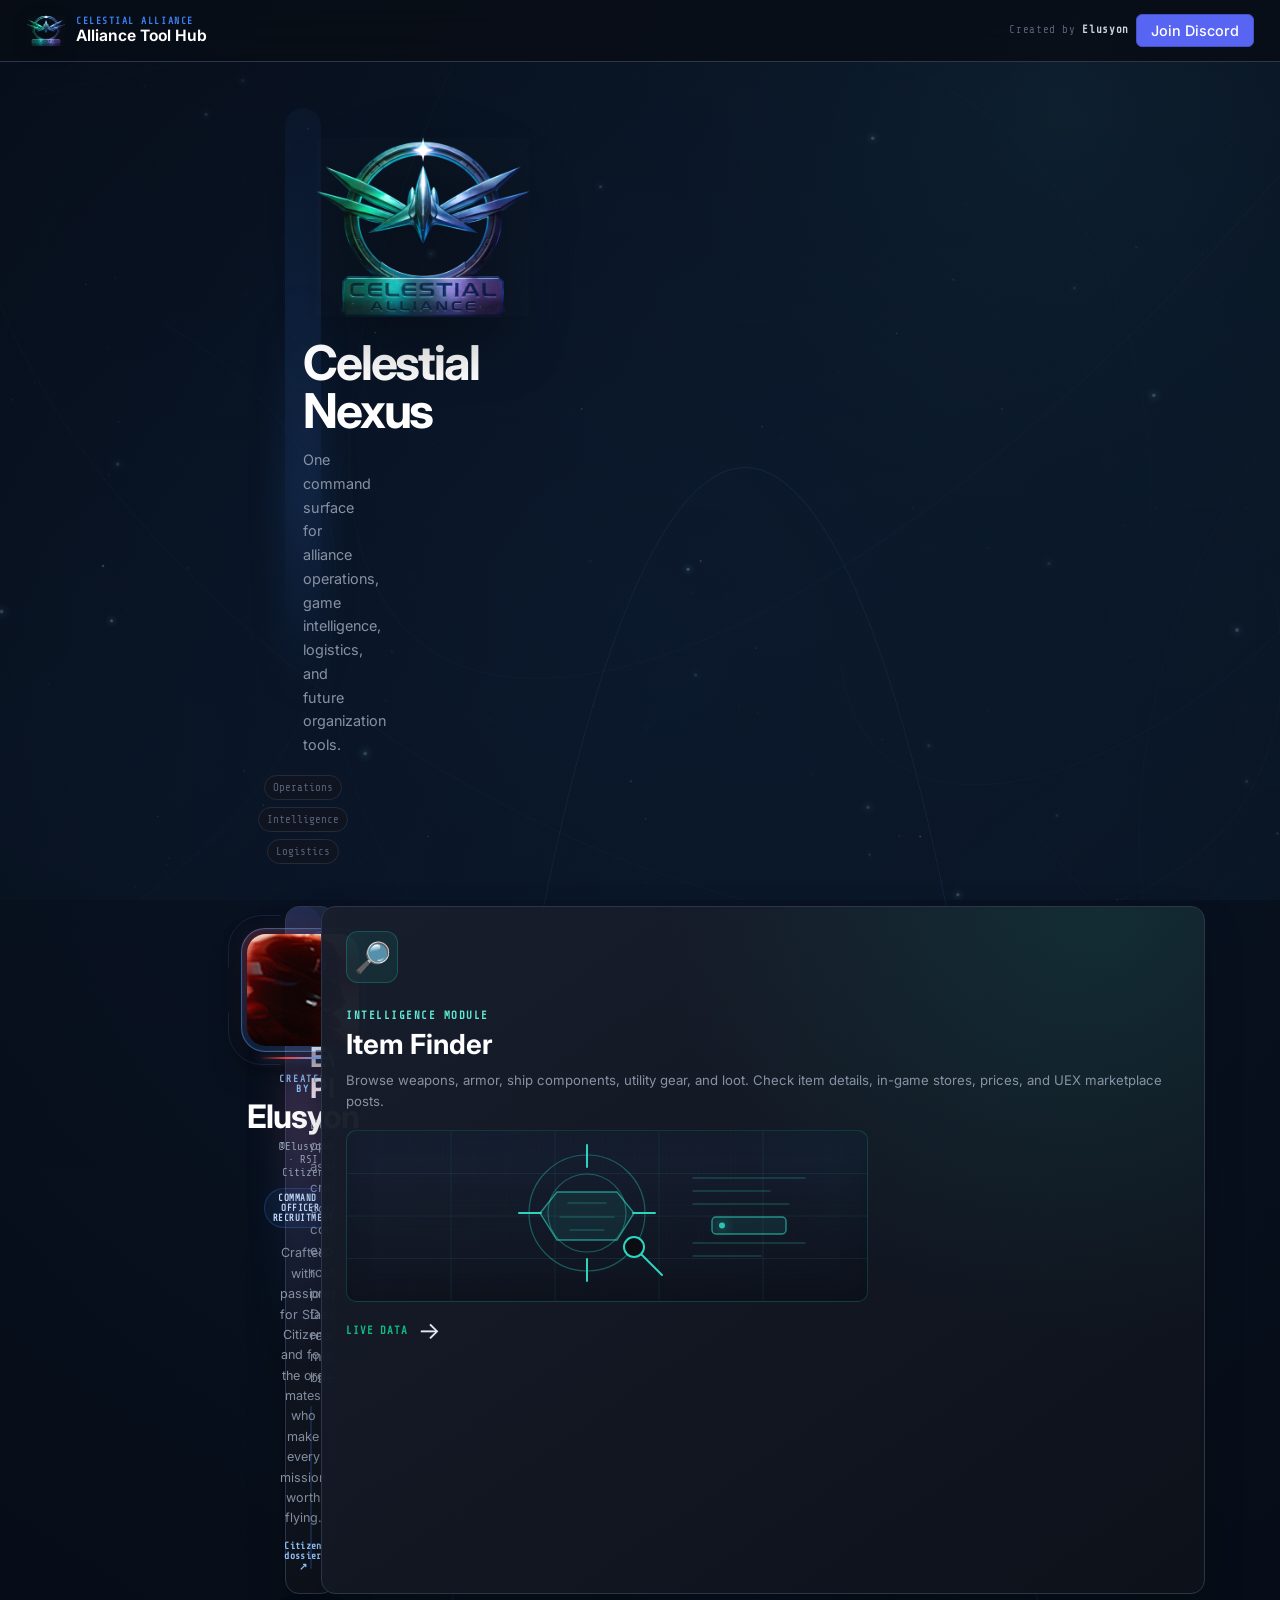
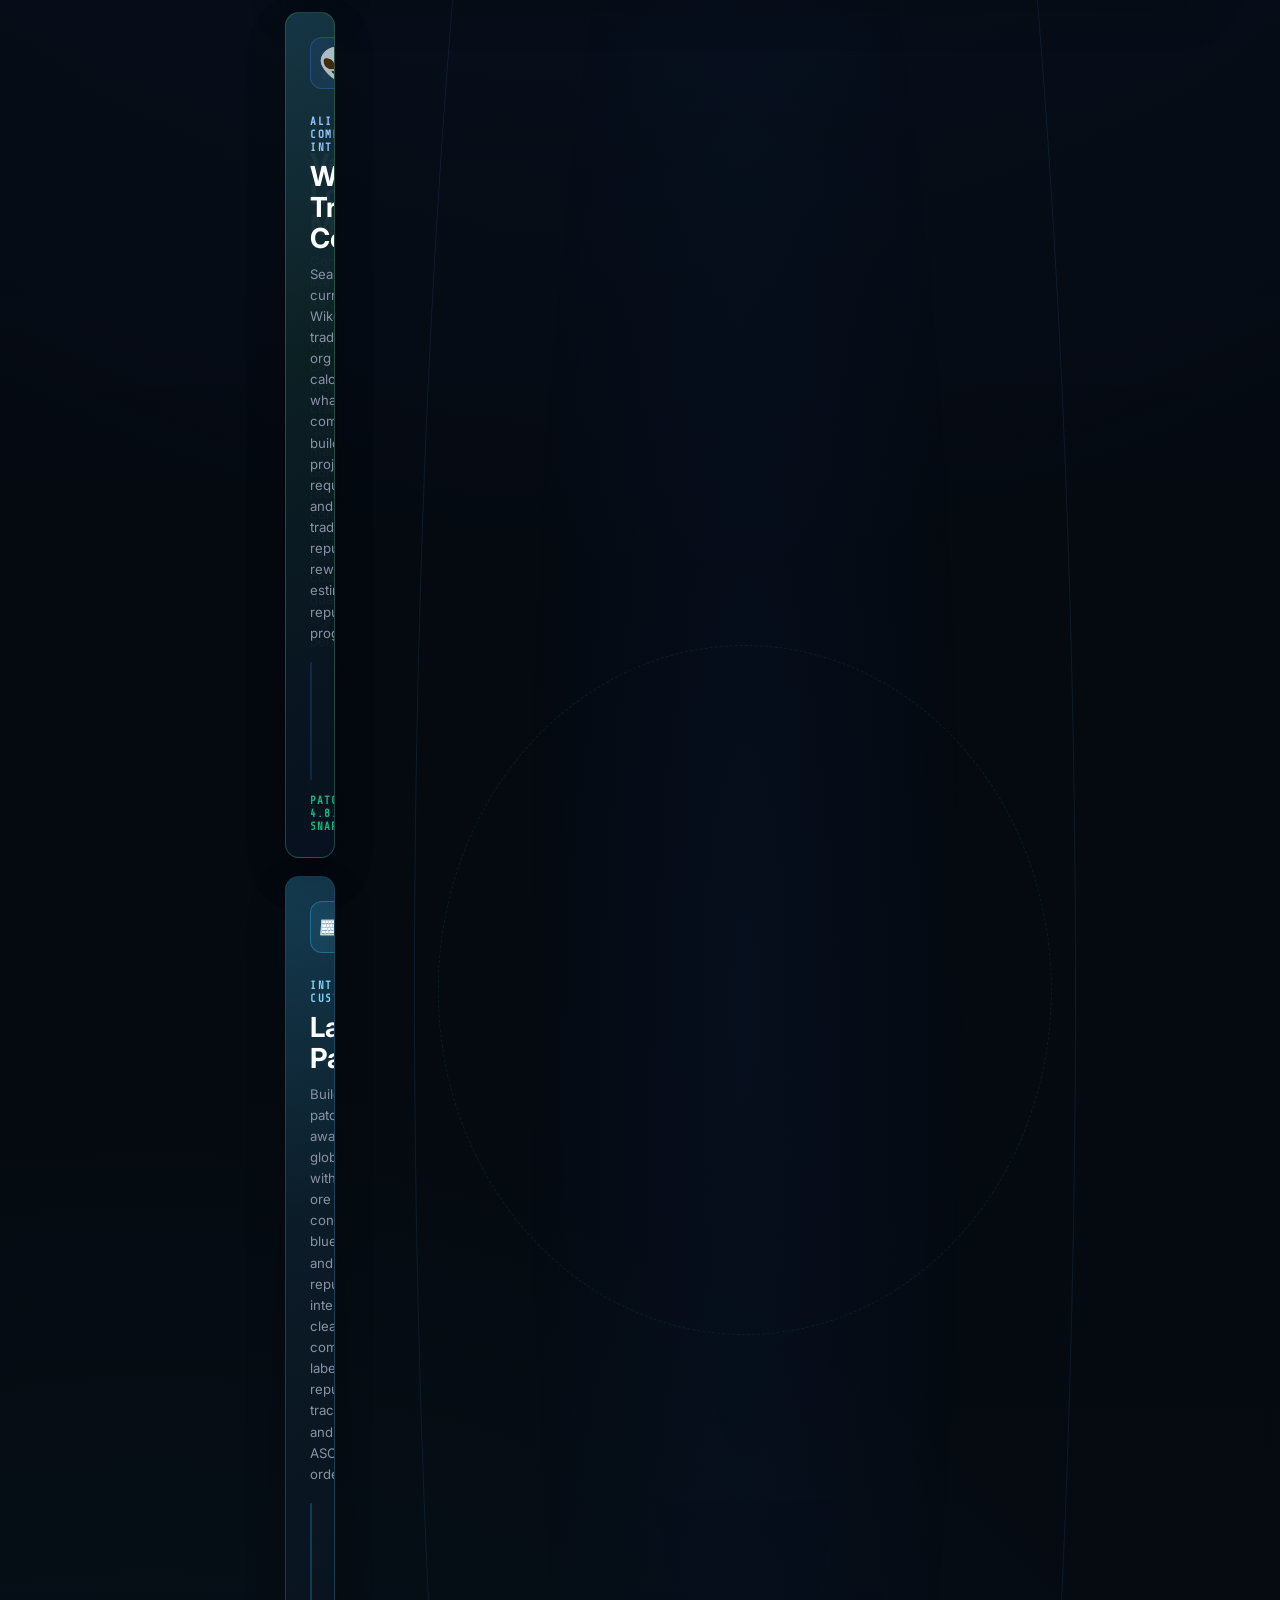
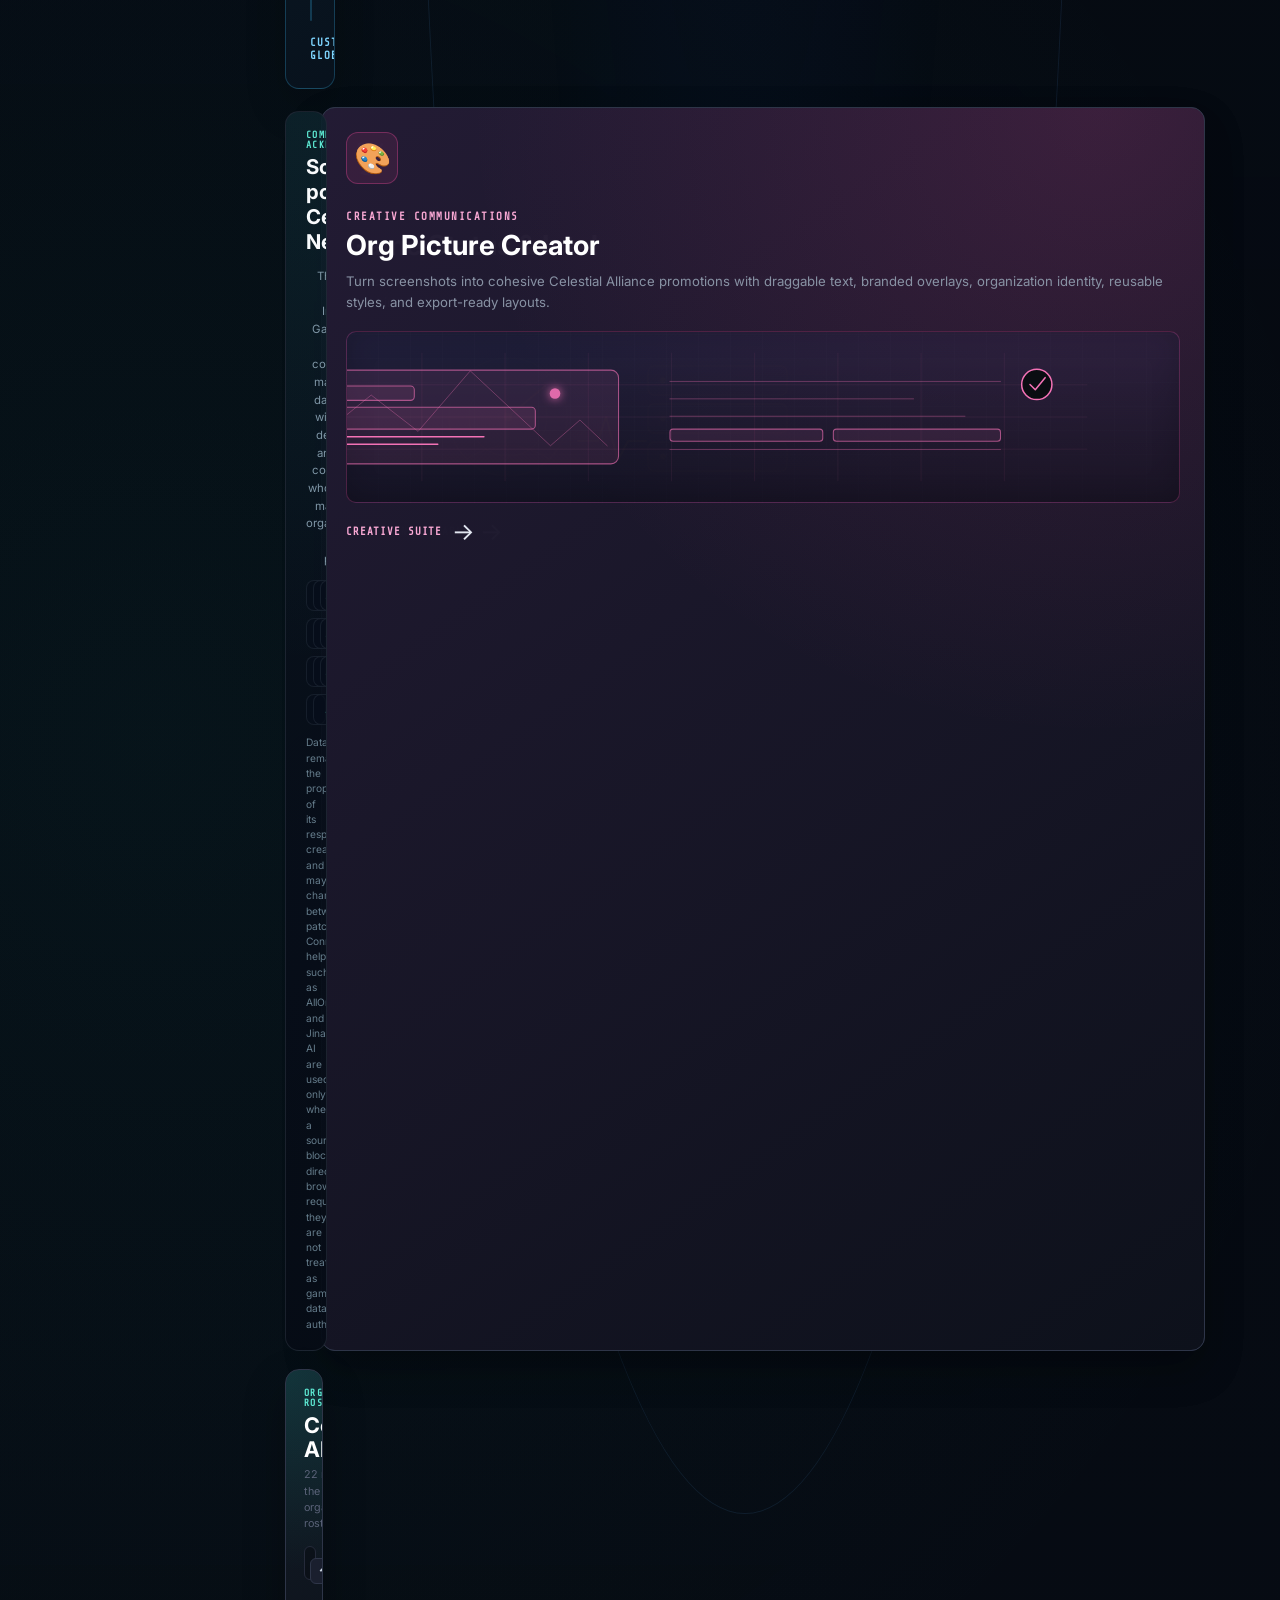
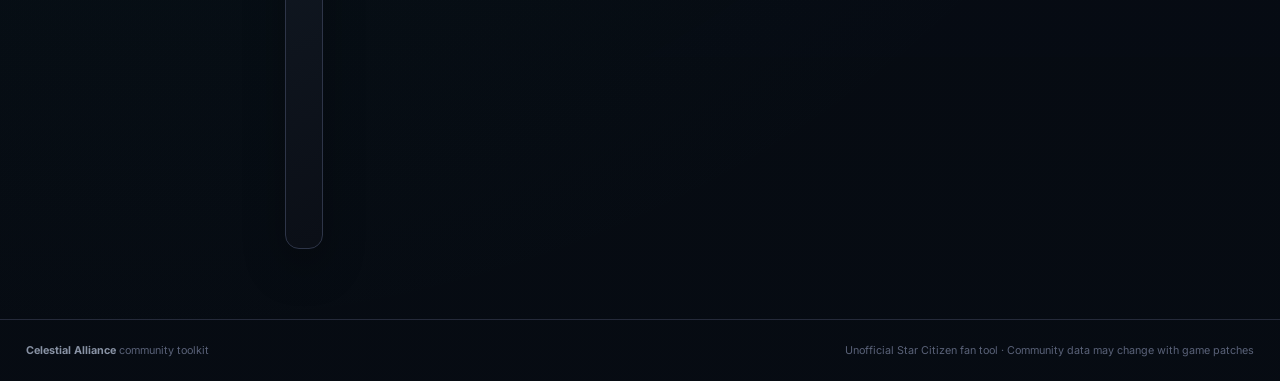
==== index.html @ 23ad43c7 "Publish Celestial Alliance Nexus V 1.0" ====
<!DOCTYPE html>
<html lang="en">
<head>
<meta charset="UTF-8" />
<meta name="viewport" content="width=device-width, initial-scale=1.0" />
<meta name="theme-color" content="#07131f" />
<meta name="application-name" content="Celestial Nexus" />
<meta name="apple-mobile-web-app-capable" content="yes" />
<meta name="apple-mobile-web-app-status-bar-style" content="black-translucent" />
<meta name="apple-mobile-web-app-title" content="Celestial Nexus" />
<link rel="manifest" href="./manifest.webmanifest" />

<title>Celestial Nexus — Alliance Toolkit v67</title>
<link id="nexus-favicon" rel="icon" type="image/png" sizes="64x64" href="[data-uri]" />
<link rel="shortcut icon" type="image/png" href="[data-uri]" />
<link rel="apple-touch-icon" sizes="180x180" href="[data-uri]" />
<meta name="theme-color" content="#0b0d12" />
<meta name="application-name" content="Celestial Nexus" />
<style>
  @import url('https://fonts.googleapis.com/css2?family=Inter:wght@400;500;600;700&family=Share+Tech+Mono&display=swap');

  *, *::before, *::after { box-sizing: border-box; margin: 0; padding: 0; }
  [hidden] { display: none !important; }

  /* Accessibility pass: all interface typography enlarged by 20%. */
  :root {
    --bg:        #0b0d12;
    --bg2:       #12151e;
    --bg3:       #1a1f2e;
    --border:    #252a3a;
    --border2:   #2e3548;
    --text:      #e2e6f0;
    --text2:     #8892a4;
    --text3:     #5a6278;
    --accent:    #3b82f6;
    --accent2:   #1d4ed8;
    --critical:  #ef4444;
    --high:      #f59e0b;
    --normal:    #10b981;
    --danger:    #7f1d1d;
  }

  body { font-family: 'Inter', sans-serif; background: var(--bg); color: var(--text); min-height: 100vh; }

  /* PAGE HEADER */
  .page-header {
    background: linear-gradient(135deg, #0d1525 0%, #111827 60%, #0d1525 100%);
    border-bottom: 1px solid var(--border2);
    padding: 28px 32px 20px;
    position: relative;
    overflow: hidden;
  }
  .page-header::before {
    content: ''; position: absolute; top: 0; left: 0; right: 0; height: 2px;
    background: linear-gradient(90deg, transparent, var(--accent), transparent);
  }
  .header-top { display: flex; align-items: flex-start; justify-content: space-between; gap: 16px; flex-wrap: wrap; }
  .header-brand { display: flex; align-items: center; gap: 14px; min-width: 0; flex: 1 1 620px; }
  .org-identity {
    display: flex; flex-direction: column; align-items: center; gap: 5px;
    flex: 0 0 auto;
  }
  .org-logo-link {
    display: block; line-height: 0; border-radius: 10px;
    transition: transform 0.15s, box-shadow 0.15s, background 0.15s;
  }
  .org-logo-link:hover {
    transform: translateY(-1px);
    background: rgba(88,101,242,0.08);
    box-shadow: 0 0 0 1px rgba(88,101,242,0.28), 0 7px 20px rgba(0,0,0,0.22);
  }
  .org-logo-link:focus-visible {
    outline: none; box-shadow: 0 0 0 2px #5865F2, 0 7px 20px rgba(0,0,0,0.22);
  }
  .created-by {
    font-family: 'Share Tech Mono', monospace; font-size: 10.8px; line-height: 1.2;
    letter-spacing: 0.06em; color: var(--text3); white-space: nowrap;
  }
  .created-by strong { color: #cbd5e1; font-weight: 600; }
  .header-copy { min-width: 0; }
  .org-logo {
    width: 74px; height: 62px; object-fit: contain; flex: 0 0 auto;
    opacity: 0.94; filter: drop-shadow(0 4px 10px rgba(0,0,0,0.35));
  }
  .org-label { font-family: 'Share Tech Mono', monospace; font-size: 12px; letter-spacing: 0.2em; color: var(--accent); text-transform: uppercase; margin-bottom: 6px; }
  .event-name-controls {
    display: flex; align-items: center; gap: 8px; flex-wrap: wrap;
    width: min(760px, 82vw);
  }
  .event-name-input {
    display: block; min-width: min(520px, 72vw); max-width: 100%; padding: 2px 34px 4px 0;
    font-size: 31.2px; font-weight: 700; letter-spacing: -0.02em;
    color: #fff; line-height: 1.1; font-family: inherit;
    background: transparent; border: none; border-bottom: 1px dashed transparent;
    outline: none; cursor: pointer;
  }
  select.event-name-input {
    appearance: none;
    background-image:
      linear-gradient(45deg, transparent 50%, var(--text2) 50%),
      linear-gradient(135deg, var(--text2) 50%, transparent 50%);
    background-position:
      calc(100% - 13px) calc(50% - 1px),
      calc(100% - 7px) calc(50% - 1px);
    background-size: 6px 6px, 6px 6px;
    background-repeat: no-repeat;
  }
  .event-name-input:hover { border-bottom-color: rgba(255,255,255,0.18); }
  .event-name-input:focus { border-bottom-color: var(--accent); }
  .event-name-custom {
    width: min(520px, 72vw); padding: 5px 8px;
    font-size: 20.4px; font-weight: 600; color: #fff;
    background: rgba(18,21,30,0.72); border: 1px solid var(--border2);
    border-radius: 6px; outline: none; font-family: inherit;
  }
  .event-name-custom:focus { border-color: var(--accent); }
  .page-sub { font-size: 14.4px; color: var(--text2); margin-top: 4px; }
  .fill-stat { font-family: 'Share Tech Mono', monospace; font-size: 14.4px; color: var(--text2); background: var(--bg3); border: 1px solid var(--border); border-radius: 6px; padding: 6px 12px; white-space: nowrap; }
  .fill-stat span { color: var(--accent); font-weight: 600; }

  .toolbar { display: flex; gap: 8px; flex-wrap: wrap; margin-top: 20px; align-items: center; }
  .btn { font-size: 14.4px; font-weight: 500; padding: 7px 14px; border-radius: 6px; border: 1px solid var(--border2); cursor: pointer; transition: all 0.15s; font-family: inherit; display: inline-flex; align-items: center; gap: 6px; white-space: nowrap; text-decoration: none; }
  .btn-primary   { background: var(--accent); color: #fff; border-color: var(--accent2); }
  .btn-primary:hover { background: var(--accent2); }
  .btn-ghost     { background: transparent; color: var(--text2); }
  .btn-ghost:hover { background: var(--bg3); color: var(--text); }
  .btn-discord   { background: #5865F2; color: #fff; border-color: #4752c4; }
  .btn-discord:hover { background: #4752c4; }
  .btn-discord-code { background: var(--bg3); color: #7289da; border-color: #5865F2; }
  .btn-discord-code:hover { background: #2d2f5e; }
  .btn-danger    { background: transparent; color: #f87171; border-color: #7f1d1d; }
  .btn-danger:hover { background: #7f1d1d22; }
  .btn-sm        { font-size: 13.2px; padding: 4px 10px; }
  .btn-xs        { font-size: 12px; padding: 3px 7px; border-radius: 4px; }

  .legend { display: flex; gap: 14px; margin-top: 14px; flex-wrap: wrap; align-items: center; }
  .legend-item { display: flex; align-items: center; gap: 5px; font-size: 13.2px; color: var(--text2); }

  /* IMAGE EXPORT PANEL */
  .image-export-panel {
    margin-top: 16px; padding: 12px 14px;
    background: rgba(18,21,30,0.82); border: 1px solid var(--border);
    border-radius: 8px;
  }
  .image-export-heading {
    display: flex; align-items: center; justify-content: space-between;
    gap: 12px; flex-wrap: wrap; margin-bottom: 9px;
  }
  .image-export-title {
    font-family: 'Share Tech Mono', monospace; font-size: 12px;
    letter-spacing: 0.14em; text-transform: uppercase; color: var(--text2);
  }
  .image-export-note { font-size: 12px; color: var(--text3); }
  .image-export-buttons { display: flex; gap: 7px; flex-wrap: wrap; }
  .image-export-buttons .btn { max-width: 260px; overflow: hidden; text-overflow: ellipsis; }
  .image-export-buttons .export-order-btn { position: relative; padding-left: 38px; }
  .export-order-number {
    position: absolute; left: 9px; top: 50%; transform: translateY(-50%);
    min-width: 20px; height: 20px; display: inline-flex; align-items: center; justify-content: center;
    border-radius: 5px; background: rgba(59,130,246,0.16); border: 1px solid rgba(59,130,246,0.34);
    color: #93c5fd; font: 600 10.8px 'Share Tech Mono', monospace;
  }

  /* ACTIVITY COVER */
  .activity-cover-shell { padding: 20px 32px 0; max-width: 1200px; }
  .activity-cover-panel {
    overflow: hidden; border: 1px solid var(--border2); border-radius: 10px;
    background: var(--bg2); box-shadow: 0 10px 28px rgba(0,0,0,0.18);
  }
  .activity-cover-media {
    position: relative; min-height: 250px; overflow: hidden;
    background:
      radial-gradient(circle at 22% 18%, rgba(59,130,246,0.24), transparent 40%),
      linear-gradient(135deg, #111827, #0b0d12);
  }
  .activity-cover-media img { width: 100%; height: 330px; object-fit: cover; display: block; }
  .activity-cover-media::after {
    content: ''; position: absolute; inset: 0; pointer-events: none;
    background: linear-gradient(180deg, rgba(5,7,12,0.08) 18%, rgba(5,7,12,0.76) 100%);
  }
  .activity-cover-overlay {
    position: absolute; z-index: 1; left: 0; right: 0; bottom: 0;
    padding: 26px 28px 24px;
  }
  .activity-cover-kicker {
    color: #93c5fd; font: 600 12px 'Share Tech Mono', monospace;
    letter-spacing: 0.17em; text-transform: uppercase; margin-bottom: 7px;
  }
  .activity-cover-title { color: #fff; font-size: 32.4px; font-weight: 700; line-height: 1.12; }
  .activity-cover-category { margin-top: 6px; color: #c5ccda; font-size: 13.2px; }
  .activity-cover-footer {
    display: flex; align-items: center; justify-content: space-between; gap: 12px;
    flex-wrap: wrap; padding: 10px 12px; border-top: 1px solid var(--border);
  }
  .activity-cover-status { flex: 1 1 320px; color: var(--text3); font-size: 12px; line-height: 1.45; }
  .activity-cover-actions { display: flex; gap: 6px; flex-wrap: wrap; }
  .activity-cover-input { display: none; }

  @media (max-width: 700px) {
    .activity-cover-shell { padding: 16px 16px 0; }
    .activity-cover-media img { height: 230px; }
    .activity-cover-overlay { padding: 20px 18px 18px; }
    .activity-cover-title { font-size: 26.4px; }
  }

  /* Temporary off-screen card used only while producing PNG files. */
  .image-capture-card {
    width: 1120px; padding: 30px; background: var(--bg); color: var(--text);
    font-family: 'Inter', Arial, sans-serif;
  }
  .capture-event-label {
    font-family: 'Share Tech Mono', monospace; font-size: 12px;
    letter-spacing: 0.2em; color: var(--accent); text-transform: uppercase;
    margin-bottom: 6px;
  }
  .capture-event-title {
    font-size: 32.4px; font-weight: 700; color: #fff; line-height: 1.1;
    margin-bottom: 18px;
  }
  .image-capture-card .ship-section { margin-bottom: 0; }
  .image-capture-card .no-export { display: none !important; }

  .dot { width: 7px; height: 7px; border-radius: 50%; flex-shrink: 0; }
  .dot-critical { background: var(--critical); }
  .dot-high     { background: var(--high); }
  .dot-normal   { background: var(--normal); }

  /* MAIN */
  .main { padding: 24px 32px 48px; max-width: 1200px; }

  /* SHIP SECTION */
  .ship-section { margin-bottom: 28px; }

  .ship-cover {
    display: none; position: relative; width: 100%; height: 220px;
    margin-bottom: 8px; overflow: hidden;
    border: 1px solid var(--border2); border-radius: 8px;
    background:
      radial-gradient(circle at 25% 20%, rgba(59,130,246,0.16), transparent 38%),
      linear-gradient(135deg, #111827, #0b0d12);
  }
  .ship-section.has-cover .ship-cover { display: block; }
  .ship-cover img { width: 100%; height: 100%; display: block; object-fit: cover; object-position: center; }
  .ship-cover::after {
    content: ''; position: absolute; inset: 0; pointer-events: none;
    background: linear-gradient(180deg, transparent 48%, rgba(5,7,12,0.42) 100%);
  }
  .cover-file-input { display: none; }

  @media (max-width: 700px) {
    .header-brand { align-items: flex-start; gap: 10px; }
    .org-identity { align-items: center; }
    .created-by { font-size: 9.6px; letter-spacing: 0.03em; }
    .org-logo { width: 58px; height: 49px; }
    .event-name-controls { width: min(100%, 76vw); }
    .event-name-input { min-width: 100%; width: 100%; font-size: 27.6px; }
    .event-name-custom { width: 100%; font-size: 19.2px; }
    .ship-cover { height: 150px; }
    .ship-header { align-items: flex-start; }
    .ship-header-controls { flex-wrap: wrap; justify-content: flex-end; }
  }

  .ship-header {
    display: flex; align-items: center; gap: 12px;
    padding: 12px 16px;
    border-radius: 8px 8px 0 0;
    border: 1px solid var(--border2); border-bottom: none;
    position: relative;
  }
  .ship-header::before {
    content: ''; position: absolute; left: 0; top: 8px; bottom: 8px;
    width: 3px; border-radius: 0 2px 2px 0;
  }
  .sh-blue   { background: #1e3a5f; } .sh-blue::before   { background: #3b82f6; }
  .sh-purple { background: #2d2060; } .sh-purple::before { background: #8b5cf6; }
  .sh-coral  { background: #5c1f10; } .sh-coral::before  { background: #f97316; }
  .sh-amber  { background: #4a2a05; } .sh-amber::before  { background: #f59e0b; }
  .sh-teal   { background: #0f3a38; } .sh-teal::before   { background: #14b8a6; }
  .sh-rose   { background: #4c0d2e; } .sh-rose::before   { background: #f43f5e; }

  .ship-name-input {
    font-size: 18px; font-weight: 600; color: #fff;
    background: transparent; border: none; outline: none;
    padding: 0; width: 100%; font-family: inherit;
  }
  .ship-name-input:focus { border-bottom: 1px dashed rgba(255,255,255,0.3); }
  .ship-sub-input {
    font-size: 13.2px; color: var(--text2);
    background: transparent; border: none; outline: none;
    padding: 0; width: 100%; font-family: 'Share Tech Mono', monospace; margin-top: 2px;
  }
  .ship-sub-input:focus { border-bottom: 1px dashed rgba(255,255,255,0.2); }

  .ship-badge {
    font-size: 12px; font-weight: 600; letter-spacing: 0.08em;
    text-transform: uppercase; padding: 3px 10px; border-radius: 20px; white-space: nowrap;
  }
  .badge-blue   { background: rgba(59,130,246,0.2);  color: #93c5fd; border: 1px solid rgba(59,130,246,0.3); }
  .badge-purple { background: rgba(139,92,246,0.2);  color: #c4b5fd; border: 1px solid rgba(139,92,246,0.3); }
  .badge-coral  { background: rgba(249,115,22,0.2);  color: #fdba74; border: 1px solid rgba(249,115,22,0.3); }
  .badge-amber  { background: rgba(245,158,11,0.2);  color: #fde68a; border: 1px solid rgba(245,158,11,0.3); }
  .badge-teal   { background: rgba(20,184,166,0.2);  color: #5eead4; border: 1px solid rgba(20,184,166,0.3); }
  .badge-rose   { background: rgba(244,63,94,0.2);   color: #fda4af; border: 1px solid rgba(244,63,94,0.3); }

  .ship-header-controls { display: flex; align-items: center; gap: 6px; margin-left: auto; flex-shrink: 0; }

  /* TABLE */
  table { width: 100%; border-collapse: collapse; border: 1px solid var(--border2); border-radius: 0 0 8px 8px; overflow: hidden; table-layout: fixed; }
  thead tr { background: var(--bg3); border-bottom: 1px solid var(--border2); }
  thead th { font-size: 12px; font-weight: 600; letter-spacing: 0.1em; text-transform: uppercase; color: var(--text3); padding: 8px 12px; text-align: left; font-family: 'Share Tech Mono', monospace; }
  th:nth-child(1) { width: 58px; }
  th:nth-child(2) { width: 26%; }
  th:nth-child(3) { width: 36%; }
  th:nth-child(4) { width: 24%; }
  th:nth-child(5) { width: 72px; }

  tbody tr { border-bottom: 1px solid var(--border); transition: background 0.1s; }
  tbody tr:last-child { border-bottom: none; }
  tbody tr:hover { background: rgba(255,255,255,0.02); }
  tbody tr.row-assigned { background: rgba(59,130,246,0.06); }

  td { padding: 8px 12px; vertical-align: middle; background: var(--bg2); }
  tbody tr.row-assigned td { background: rgba(59,130,246,0.07); }

  .priority-pill { display: inline-block; width: 8px; height: 8px; border-radius: 50%; cursor: pointer; }
  .pc { background: var(--critical); }
  .ph { background: var(--high); }
  .pn { background: var(--normal); }

  .role-name-cell {
    font-size: 15.6px; font-weight: 500; color: var(--text);
    background: transparent; border: none; outline: none;
    width: 100%; font-family: inherit; padding: 0;
  }
  .role-name-cell:focus { border-bottom: 1px dashed var(--border2); }
  .role-desc-cell { font-size: 13.2px; color: var(--text2); line-height: 1.5; }
  .role-desc-input {
    font-size: 13.2px; color: var(--text2); background: transparent;
    border: none; outline: none; width: 100%; font-family: inherit; padding: 0; line-height: 1.5;
  }
  .role-desc-input:focus { border-bottom: 1px dashed var(--border); color: var(--text); }

  .assign-cell-input {
    font-size: 14.4px; width: 100%; background: var(--bg3);
    border: 1px solid var(--border); border-radius: 5px;
    color: var(--text); padding: 5px 8px; outline: none;
    font-family: inherit; transition: border-color 0.15s;
  }
  .assign-cell-input:focus { border-color: var(--accent); }
  .assign-cell-input::placeholder { color: var(--text3); }

  .remove-role-btn {
    background: transparent; border: none; cursor: pointer;
    color: var(--text3); font-size: 16.8px; line-height: 1;
    padding: 2px 4px; border-radius: 3px; transition: color 0.15s, background 0.15s;
    display: flex; align-items: center; justify-content: center;
  }
  .remove-role-btn:hover { color: #f87171; background: #7f1d1d22; }

  /* ADD ROLE ROW */
  .add-role-row td {
    background: var(--bg3) !important;
    padding: 6px 12px;
    border-top: 1px dashed var(--border2);
  }

  /* PRIORITY CYCLE tooltip */
  .priority-pill[title] { position: relative; }

  /* ADD SHIP BUTTON */
  .add-ship-btn {
    width: 100%; margin-bottom: 28px;
    border: 1px dashed var(--border2);
    background: transparent; color: var(--text3);
    border-radius: 8px; padding: 14px;
    cursor: pointer; font-family: inherit;
    font-size: 15.6px; transition: all 0.15s;
    display: flex; align-items: center; justify-content: center; gap: 8px;
  }
  .add-ship-btn:hover { border-color: var(--accent); color: var(--accent); background: rgba(59,130,246,0.05); }

  /* MODAL */
  .modal-overlay {
    display: none; position: fixed; inset: 0;
    background: rgba(0,0,0,0.7); z-index: 100;
    align-items: center; justify-content: center;
  }
  .modal-overlay.open { display: flex; }
  .modal {
    background: var(--bg2); border: 1px solid var(--border2);
    border-radius: 10px; padding: 24px; width: 500px; max-width: 95vw;
    max-height: 92vh; overflow-y: auto;
  }
  .modal h3 { font-size: 18px; font-weight: 600; margin-bottom: 6px; color: #fff; }
  .modal-intro { font-size: 13.2px; line-height: 1.5; color: var(--text3); margin-bottom: 16px; }
  .modal label { font-size: 13.2px; color: var(--text2); display: block; margin-bottom: 4px; text-transform: uppercase; letter-spacing: 0.08em; }
  .modal input, .modal select {
    width: 100%; background: var(--bg3); border: 1px solid var(--border2);
    border-radius: 6px; color: var(--text); padding: 8px 10px;
    font-family: inherit; font-size: 15.6px; outline: none; margin-bottom: 10px;
  }
  .modal input:focus, .modal select:focus { border-color: var(--accent); }
  .modal select { cursor: pointer; }
  .modal-helper { font-size: 12px; color: var(--text3); margin: -4px 0 13px; line-height: 1.45; }
  .custom-modal-input[hidden] { display: none; }
  .modal-btns { display: flex; gap: 8px; justify-content: flex-end; margin-top: 8px; }

  .auto-photo-panel {
    margin: 0 0 14px; border: 1px solid var(--border2); border-radius: 8px;
    overflow: hidden; background: var(--bg3);
  }
  .auto-photo-preview {
    position: relative; min-height: 150px; display: flex; align-items: center;
    justify-content: center; overflow: hidden;
    background:
      radial-gradient(circle at 25% 20%, rgba(59,130,246,0.18), transparent 38%),
      linear-gradient(135deg, #111827, #0b0d12);
  }
  .auto-photo-preview img { width: 100%; height: 190px; object-fit: cover; display: block; }
  .auto-photo-placeholder { padding: 24px; text-align: center; color: var(--text3); font-size: 13.2px; line-height: 1.55; }
  .auto-photo-spinner {
    display: inline-block; width: 24px; height: 24px; border-radius: 50%; border: 2px solid var(--border2);
    border-top-color: var(--accent); animation: photo-spin 0.8s linear infinite;
  }
  @keyframes photo-spin { to { transform: rotate(360deg); } }
  .auto-photo-footer {
    display: flex; align-items: center; justify-content: space-between; gap: 8px;
    flex-wrap: wrap; padding: 9px 10px; border-top: 1px solid var(--border);
  }
  .auto-photo-status { flex: 1 1 220px; font-size: 12px; color: var(--text3); line-height: 1.4; }
  .auto-photo-actions { display: flex; gap: 6px; flex-wrap: wrap; }
  .modal-photo-input { display: none; }

  .emoji-picker {
    display: grid; grid-template-columns: repeat(8, minmax(0, 1fr));
    gap: 6px; margin-bottom: 14px;
  }
  .emoji-choice {
    min-height: 40px; border-radius: 7px; border: 1px solid var(--border2);
    background: var(--bg3); color: var(--text); cursor: pointer;
    font-size: 24px; line-height: 1; transition: border-color 0.15s, background 0.15s, transform 0.15s;
  }
  .emoji-choice:hover { border-color: var(--accent); background: #20273a; transform: translateY(-1px); }
  .emoji-choice.selected { border-color: var(--accent); background: rgba(59,130,246,0.18); box-shadow: 0 0 0 1px rgba(59,130,246,0.25); }
  .ship-emoji {
    appearance: none; border: none; background: transparent; color: inherit;
    font-size: 26.4px; line-height: 1; padding: 2px; cursor: pointer; flex: 0 0 auto;
  }
  .ship-emoji:hover { transform: scale(1.08); }

  @media (max-width: 560px) {
    .emoji-picker { grid-template-columns: repeat(6, minmax(0, 1fr)); }
  }


  /* CREW STATION PREVIEW + ROLE PICKER */
  .crew-station-panel {
    margin: 0 0 14px; border: 1px solid var(--border2); border-radius: 8px;
    overflow: hidden; background: var(--bg3);
  }
  .crew-station-head {
    display: flex; align-items: center; justify-content: space-between; gap: 10px;
    flex-wrap: wrap; padding: 9px 10px; border-bottom: 1px solid var(--border);
  }
  .crew-station-title { font-size: 13.2px; font-weight: 600; color: var(--text); }
  .crew-station-toggle {
    display: inline-flex !important; align-items: center; gap: 6px; margin: 0 !important;
    font-size: 12px !important; letter-spacing: 0 !important; text-transform: none !important;
    color: var(--text2) !important; cursor: pointer;
  }
  .crew-station-toggle input { width: auto !important; margin: 0 !important; accent-color: var(--accent); }
  .crew-role-preview {
    display: grid; gap: 5px; padding: 9px 10px; max-height: 210px; overflow-y: auto;
  }
  .crew-role-preview.empty { display: block; color: var(--text3); font-size: 12px; line-height: 1.5; }
  .crew-role-preview.loading { display: flex; align-items: center; gap: 8px; color: var(--text2); font-size: 12px; }
  .crew-role-item {
    display: grid; grid-template-columns: 9px minmax(130px, 0.8fr) minmax(180px, 1.5fr);
    gap: 8px; align-items: start; padding: 6px 7px; border: 1px solid var(--border);
    border-radius: 6px; background: rgba(11,13,18,0.38);
  }
  .crew-role-dot { width: 7px; height: 7px; border-radius: 50%; margin-top: 4px; }
  .crew-role-name { font-size: 12px; font-weight: 600; color: var(--text); line-height: 1.4; }
  .crew-role-desc { font-size: 10.8px; color: var(--text3); line-height: 1.45; }
  .crew-station-status { padding: 0 10px 9px; color: var(--text3); font-size: 10.8px; line-height: 1.45; }
  .role-description-box {
    min-height: 72px; margin: 0 0 12px; padding: 10px;
    border: 1px solid var(--border); border-radius: 7px; background: var(--bg3);
  }
  .role-description-name { font-size: 14.4px; font-weight: 600; color: var(--text); margin-bottom: 4px; }
  .role-description-text { font-size: 13.2px; line-height: 1.5; color: var(--text2); }
  .role-modal .custom-role-fields { display: grid; gap: 0; }
  .role-modal .custom-role-fields[hidden] { display: none; }
  .station-source-badge {
    display: inline-flex; align-items: center; margin-left: 5px; padding: 2px 6px;
    border-radius: 10px; border: 1px solid var(--border2); color: var(--text3);
    font-family: 'Share Tech Mono', monospace; font-size: 9.6px; text-transform: uppercase;
    letter-spacing: 0.05em; vertical-align: 1px;
  }
  @media (max-width: 650px) {
    .crew-role-item { grid-template-columns: 9px 1fr; }
    .crew-role-desc { grid-column: 2; }
  }


  /* MISSION BRIEFING */
  .briefing-shell { padding: 20px 32px 0; max-width: 1200px; }
  .mission-briefing {
    background: linear-gradient(145deg, rgba(18,21,30,0.98), rgba(13,21,37,0.98));
    border: 1px solid var(--border2); border-radius: 10px; overflow: hidden;
    box-shadow: 0 10px 28px rgba(0,0,0,0.18);
  }
  .mission-briefing::before {
    content: ''; display: block; height: 2px;
    background: linear-gradient(90deg, var(--accent), #14b8a6, transparent 78%);
  }
  .briefing-heading {
    display: flex; align-items: center; justify-content: space-between;
    gap: 12px; padding: 13px 15px; border-bottom: 1px solid var(--border);
  }
  .briefing-heading-copy { min-width: 0; }
  .briefing-eyebrow {
    font: 600 10.8px 'Share Tech Mono', monospace; letter-spacing: 0.16em;
    text-transform: uppercase; color: var(--accent); margin-bottom: 3px;
  }
  .briefing-title { font-size: 16.8px; font-weight: 650; color: #fff; }
  .briefing-heading-actions { display: flex; gap: 6px; flex-wrap: wrap; justify-content: flex-end; }
  .briefing-body { padding: 14px 15px 15px; }
  .briefing-grid {
    display: grid; grid-template-columns: repeat(4, minmax(0, 1fr));
    gap: 11px;
  }
  .briefing-field { min-width: 0; }
  .briefing-field.span-2 { grid-column: span 2; }
  .briefing-field.span-full { grid-column: 1 / -1; }
  .briefing-field label {
    display: block; margin-bottom: 5px; color: var(--text3);
    font: 600 10.8px 'Share Tech Mono', monospace; letter-spacing: 0.09em;
    text-transform: uppercase;
  }
  .briefing-field input, .briefing-field select, .briefing-field textarea {
    width: 100%; border: 1px solid var(--border); border-radius: 6px;
    background: var(--bg3); color: var(--text); font: 14.4px 'Inter', sans-serif;
    padding: 8px 9px; outline: none; transition: border-color 0.15s, background 0.15s;
  }
  .briefing-field textarea { min-height: 72px; resize: vertical; line-height: 1.45; }
  .briefing-field input:focus, .briefing-field select:focus, .briefing-field textarea:focus {
    border-color: var(--accent); background: #1d2332;
  }
  .briefing-help { margin-top: 9px; font-size: 12px; color: var(--text3); line-height: 1.45; }
  .mission-briefing.briefing-collapsed .briefing-body { display: none; }
  .mission-briefing.briefing-collapsed .briefing-heading { border-bottom: none; }

  /* DRAG-AND-DROP ORDERING */
  .drag-handle {
    appearance: none; border: 1px solid transparent; background: transparent;
    color: var(--text3); border-radius: 4px; padding: 2px 4px;
    font-size: 16.8px; line-height: 1; cursor: grab; user-select: none;
    transition: color 0.15s, background 0.15s, border-color 0.15s, transform 0.15s;
  }
  .drag-handle:hover, .drag-handle:focus-visible {
    color: var(--text); background: rgba(255,255,255,0.055);
    border-color: var(--border2); outline: none;
  }
  .drag-handle:active { cursor: grabbing; transform: scale(0.96); }
  .ship-drag-handle { font-size: 21.6px; padding: 4px 5px; flex: 0 0 auto; }
  .role-priority-cell { display: flex; align-items: center; justify-content: center; gap: 6px; }
  .role-drag-handle { font-size: 15.6px; padding: 3px 2px; }
  .ship-section.dragging, tbody tr.dragging { opacity: 0.42; }
  .ship-section.drag-over-before { box-shadow: 0 -3px 0 var(--accent), 0 -9px 18px rgba(59,130,246,0.12); }
  .ship-section.drag-over-after { box-shadow: 0 3px 0 var(--accent), 0 9px 18px rgba(59,130,246,0.12); }
  tbody tr.role-drag-over-before td { border-top: 2px solid var(--accent); }
  tbody tr.role-drag-over-after td { border-bottom: 2px solid var(--accent); }
  body.is-dragging { cursor: grabbing; }

  @media (max-width: 820px) {
    .briefing-grid { grid-template-columns: repeat(2, minmax(0, 1fr)); }
    .briefing-field.span-2 { grid-column: span 2; }
  }
  @media (max-width: 560px) {
    .briefing-shell { padding: 16px 16px 0; }
    .briefing-grid { grid-template-columns: 1fr; }
    .briefing-field.span-2, .briefing-field.span-full { grid-column: 1; }
    .briefing-heading { align-items: flex-start; }
  }

  /* THEME PICKER */
  .theme-picker { display: flex; gap: 8px; margin-bottom: 14px; }
  .theme-swatch {
    width: 26px; height: 26px; border-radius: 50%; cursor: pointer;
    border: 2px solid transparent; transition: border-color 0.15s;
  }
  .theme-swatch.selected { border-color: #fff; }

  /* TOAST */
  #toast {
    position: fixed; bottom: 24px; right: 24px;
    background: var(--bg3); border: 1px solid var(--border2);
    border-left: 3px solid var(--normal); color: var(--text);
    font-size: 15.6px; padding: 10px 16px; border-radius: 7px;
    opacity: 0; pointer-events: none; transition: opacity 0.2s; z-index: 999;
  }
  #toast.show { opacity: 1; }

  select option { background: #1a1f2e; }


  .component-stock-tag {
    display: inline-flex; align-items: center; margin-left: 5px; padding: 1px 5px;
    border-radius: 9px; border: 1px solid rgba(16,185,129,0.28);
    color: #6ee7b7; font: 600 9.6px 'Share Tech Mono', monospace; vertical-align: 1px;
  }
  .component-custom-tag {
    display: inline-flex; align-items: center; margin-left: 5px; padding: 1px 5px;
    border-radius: 9px; border: 1px solid rgba(59,130,246,0.34);
    color: #93c5fd; font: 600 9.6px 'Share Tech Mono', monospace; vertical-align: 1px;
  }

  .add-ship-modal { width: 760px; }
  @media (max-width: 760px) { .add-ship-modal { width: 95vw; } }

  /* CELESTIAL NEXUS — MULTI-TOOL SHELL */
  .app-view { min-height: 100vh; }
  .nexus-shell {
    min-height: 100vh;
    background:
      radial-gradient(circle at 50% 14%, rgba(59,130,246,0.13), transparent 31%),
      radial-gradient(circle at 14% 72%, rgba(20,184,166,0.07), transparent 27%),
      var(--bg);
  }
  .nexus-topbar {
    min-height: 62px; padding: 10px 26px;
    display: flex; align-items: center; justify-content: space-between; gap: 14px;
    border-bottom: 1px solid var(--border2);
    background: rgba(11,13,18,0.9); backdrop-filter: blur(14px);
    position: sticky; top: 0; z-index: 40;
  }
  .nexus-topbar-brand { display: flex; align-items: center; gap: 10px; min-width: 0; }
  .nexus-mini-logo { width: 40px; height: 34px; object-fit: contain; filter: drop-shadow(0 4px 9px rgba(0,0,0,0.32)); }
  .nexus-mini-copy { min-width: 0; }
  .nexus-mini-kicker {
    font: 600 9.6px 'Share Tech Mono', monospace; letter-spacing: 0.16em;
    color: var(--accent); text-transform: uppercase;
  }
  .nexus-mini-title { color: #fff; font-size: 15.6px; font-weight: 650; white-space: nowrap; overflow: hidden; text-overflow: ellipsis; }
  .nexus-topbar-actions { display: flex; align-items: center; gap: 7px; flex-wrap: wrap; justify-content: flex-end; }

  /* HUB */
  .nexus-hub-main {
    width: min(1220px, calc(100% - 40px)); min-height: calc(100vh - 124px);
    margin: 0 auto; display: grid; grid-template-columns: minmax(250px, 1fr) minmax(320px, 390px) minmax(250px, 1fr);
    gap: 22px; align-items: center; padding: 48px 0 54px;
  }
  .nexus-identity {
    text-align: center; padding: 18px 12px; position: relative;
  }
  .nexus-identity::before {
    content: ''; position: absolute; inset: 8% -4%; z-index: -1;
    background: radial-gradient(circle, rgba(59,130,246,0.14), transparent 63%);
    filter: blur(18px);
  }
  .nexus-logo-link { display: inline-block; border-radius: 24px; }
  .nexus-logo-link:focus-visible { outline: 2px solid var(--accent); outline-offset: 6px; }
  .nexus-main-logo {
    width: min(240px, 58vw); height: 190px; object-fit: contain;
    filter: drop-shadow(0 20px 32px rgba(0,0,0,0.46));
    transition: transform 0.2s, filter 0.2s;
  }
  .nexus-logo-link:hover .nexus-main-logo { transform: translateY(-3px) scale(1.015); filter: drop-shadow(0 22px 36px rgba(59,130,246,0.17)); }
  .nexus-working-title {
    display: inline-flex; align-items: center; gap: 7px; margin-top: 4px; padding: 4px 9px;
    border: 1px solid rgba(59,130,246,0.3); border-radius: 999px;
    color: #93c5fd; background: rgba(59,130,246,0.08);
    font: 600 9.6px 'Share Tech Mono', monospace; letter-spacing: 0.13em; text-transform: uppercase;
  }
  .nexus-title { margin-top: 13px; color: #fff; font-size: clamp(32px, 4.2vw, 48px); line-height: 1; letter-spacing: -0.045em; }
  .nexus-tagline { max-width: 390px; margin: 13px auto 0; color: var(--text2); font-size: 14.4px; line-height: 1.65; }
  .nexus-pill-row { margin-top: 18px; display: flex; justify-content: center; gap: 7px; flex-wrap: wrap; }
  .nexus-pill {
    padding: 5px 8px; border: 1px solid var(--border); border-radius: 999px;
    color: var(--text3); background: rgba(18,21,30,0.72); font: 10.8px 'Share Tech Mono', monospace;
  }
  .nexus-tool-card {
    position: relative; min-height: 310px; padding: 24px; overflow: hidden;
    display: flex; flex-direction: column; text-align: left;
    border: 1px solid var(--border2); border-radius: 14px;
    background: linear-gradient(145deg, rgba(24,30,44,0.97), rgba(13,17,26,0.98));
    box-shadow: 0 18px 40px rgba(0,0,0,0.2); color: var(--text); cursor: pointer;
    transition: transform 0.18s, border-color 0.18s, box-shadow 0.18s;
    font-family: inherit;
  }
  .nexus-tool-card::before {
    content: ''; position: absolute; inset: 0; pointer-events: none;
    background: radial-gradient(circle at 12% 0%, rgba(59,130,246,0.17), transparent 40%);
    opacity: 0.8;
  }
  .nexus-tool-card.item-card::before { background: radial-gradient(circle at 88% 0%, rgba(20,184,166,0.16), transparent 42%); }
  .nexus-tool-card:hover, .nexus-tool-card:focus-visible {
    transform: translateY(-5px); border-color: rgba(59,130,246,0.6);
    box-shadow: 0 22px 50px rgba(0,0,0,0.3), 0 0 0 1px rgba(59,130,246,0.1);
    outline: none;
  }
  .nexus-tool-card.item-card:hover, .nexus-tool-card.item-card:focus-visible { border-color: rgba(20,184,166,0.58); }
  .nexus-tool-icon {
    position: relative; width: 52px; height: 52px; border-radius: 12px;
    display: grid; place-items: center; font-size: 30px;
    border: 1px solid rgba(59,130,246,0.3); background: rgba(59,130,246,0.1);
  }
  .item-card .nexus-tool-icon { border-color: rgba(20,184,166,0.3); background: rgba(20,184,166,0.1); }
  .nexus-tool-overline {
    position: relative; margin-top: 26px; color: #93c5fd;
    font: 600 10.8px 'Share Tech Mono', monospace; letter-spacing: 0.14em; text-transform: uppercase;
  }
  .item-card .nexus-tool-overline { color: #5eead4; }
  .nexus-tool-title { position: relative; margin-top: 7px; color: #fff; font-size: 27.6px; line-height: 1.12; }
  .nexus-tool-description { position: relative; margin-top: 10px; color: var(--text2); font-size: 13.2px; line-height: 1.6; }
  .nexus-tool-meta { position: relative; margin-top: auto; padding-top: 22px; display: flex; justify-content: space-between; align-items: center; gap: 10px; }
  .nexus-tool-status { color: var(--normal); font: 600 10.8px 'Share Tech Mono', monospace; letter-spacing: 0.08em; text-transform: uppercase; }
  .nexus-tool-arrow { color: var(--text); font-size: 24px; transition: transform 0.16s; }
  .nexus-tool-card:hover .nexus-tool-arrow { transform: translateX(4px); }
  .nexus-hub-footer {
    min-height: 62px; padding: 12px 26px; display: flex; justify-content: space-between; align-items: center; gap: 12px; flex-wrap: wrap;
    border-top: 1px solid var(--border); color: var(--text3); font-size: 10.8px;
  }
  .nexus-hub-footer strong { color: var(--text2); }

  /* ITEM FINDER */
  .finder-shell { width: min(1560px, calc(100% - 40px)); margin: 0 auto; padding: 30px 0 58px; }
  .finder-hero {
    display: flex; align-items: flex-end; justify-content: space-between; gap: 20px; flex-wrap: wrap;
    padding: 4px 0 20px;
  }
  .finder-eyebrow { color: #5eead4; font: 600 10.8px 'Share Tech Mono', monospace; letter-spacing: 0.15em; text-transform: uppercase; }
  .finder-title { margin-top: 6px; color: #fff; font-size: 36px; letter-spacing: -0.025em; }
  .finder-subtitle { max-width: 720px; margin-top: 7px; color: var(--text2); font-size: 13.2px; line-height: 1.6; }
  .finder-live-badge {
    display: inline-flex; align-items: center; gap: 7px; padding: 6px 10px;
    border: 1px solid rgba(16,185,129,0.3); border-radius: 999px;
    background: rgba(16,185,129,0.08); color: #6ee7b7;
    font: 600 10.8px 'Share Tech Mono', monospace; white-space: nowrap;
  }
  .finder-live-badge::before { content: ''; width: 7px; height: 7px; border-radius: 50%; background: currentColor; box-shadow: 0 0 10px currentColor; }
  .finder-live-badge.offline { color: #fbbf24; border-color: rgba(245,158,11,0.32); background: rgba(245,158,11,0.08); }
  .finder-controls {
    display: grid; grid-template-columns: minmax(190px, 0.72fr) minmax(220px, 1fr) minmax(260px, 1.35fr) auto;
    gap: 10px; padding: 13px; border: 1px solid var(--border2); border-radius: 10px;
    background: rgba(18,21,30,0.9); box-shadow: 0 10px 28px rgba(0,0,0,0.14);
  }
  .finder-field { min-width: 0; }
  .finder-field label { display: block; margin-bottom: 5px; color: var(--text3); font: 600 9.6px 'Share Tech Mono', monospace; letter-spacing: 0.1em; text-transform: uppercase; }
  .finder-field input, .finder-field select {
    width: 100%; min-height: 38px; padding: 8px 10px; border: 1px solid var(--border2); border-radius: 6px;
    background: var(--bg3); color: var(--text); font: 13.2px 'Inter', sans-serif; outline: none;
  }
  .finder-field input:focus, .finder-field select:focus { border-color: var(--accent); }
  .finder-refresh-wrap { display: flex; align-items: flex-end; }
  .finder-refresh-wrap .btn { min-height: 38px; }
  .finder-status-line { min-height: 32px; padding: 9px 2px 7px; color: var(--text3); font-size: 10.8px; line-height: 1.45; }
  .finder-status-line strong { color: var(--text2); }
  .finder-result {
    display: grid; grid-template-columns: minmax(270px, 0.78fr) minmax(0, 1.55fr);
    border: 1px solid var(--border2); border-radius: 12px; overflow: hidden;
    background: var(--bg2); box-shadow: 0 18px 42px rgba(0,0,0,0.2);
  }
  .finder-media {
    position: relative; min-height: 360px; display: grid; place-items: center; overflow: hidden;
    border-right: 1px solid var(--border);
    background:
      linear-gradient(180deg, rgba(59,130,246,0.06), transparent 52%),
      radial-gradient(circle at 50% 42%, rgba(59,130,246,0.15), transparent 45%),
      #0e121b;
  }
  .finder-media::after { content: ''; position: absolute; inset: 0; pointer-events: none; background: linear-gradient(180deg, transparent 58%, rgba(5,7,12,0.55)); }
  .finder-item-image { width: 100%; height: 100%; min-height: 360px; object-fit: contain; padding: 24px; position: relative; z-index: 1; }
  .finder-placeholder { position: relative; z-index: 1; text-align: center; padding: 28px; }
  .finder-placeholder-icon { font-size: 79.2px; filter: drop-shadow(0 14px 20px rgba(0,0,0,0.28)); }
  .finder-placeholder-title { margin-top: 12px; color: var(--text2); font-size: 13.2px; font-weight: 600; }
  .finder-placeholder-copy { margin-top: 6px; color: var(--text3); font-size: 10.8px; line-height: 1.5; }
  .finder-source-tag {
    position: absolute; z-index: 2; left: 13px; bottom: 12px; padding: 4px 7px;
    border: 1px solid var(--border2); border-radius: 5px; background: rgba(11,13,18,0.82);
    color: var(--text3); font: 9.6px 'Share Tech Mono', monospace;
  }
  .finder-details { min-width: 0; padding: 24px; }
  .finder-detail-kicker { color: #93c5fd; font: 600 10.8px 'Share Tech Mono', monospace; letter-spacing: 0.13em; text-transform: uppercase; }
  .finder-item-name { margin-top: 6px; color: #fff; font-size: 32.4px; line-height: 1.14; letter-spacing: -0.02em; }
  .finder-tags { display: flex; gap: 6px; flex-wrap: wrap; margin-top: 10px; }
  .finder-tag { padding: 4px 7px; border-radius: 999px; border: 1px solid var(--border2); color: var(--text2); background: var(--bg3); font: 10.8px 'Share Tech Mono', monospace; }
  .finder-description { margin-top: 16px; color: var(--text2); font-size: 13.2px; line-height: 1.7; white-space: pre-line; }
  .finder-stats { margin-top: 19px; display: grid; grid-template-columns: repeat(3, minmax(0, 1fr)); gap: 7px; }
  .finder-stat { min-width: 0; padding: 9px; border: 1px solid var(--border); border-radius: 7px; background: rgba(11,13,18,0.34); }
  .finder-stat-label { color: var(--text3); font: 600 9.6px 'Share Tech Mono', monospace; letter-spacing: 0.08em; text-transform: uppercase; }
  .finder-stat-value { margin-top: 4px; color: var(--text); font-size: 12px; line-height: 1.4; overflow-wrap: anywhere; }
  .finder-actions { margin-top: 18px; display: flex; gap: 7px; flex-wrap: wrap; }
  .finder-data-grid { display: grid; grid-template-columns: minmax(0, 1.2fr) minmax(320px, 0.8fr); gap: 14px; margin-top: 14px; }
  .finder-panel { border: 1px solid var(--border2); border-radius: 10px; overflow: hidden; background: var(--bg2); }
  .finder-panel-head { display: flex; align-items: center; justify-content: space-between; gap: 10px; padding: 12px 13px; border-bottom: 1px solid var(--border); background: var(--bg3); }
  .finder-panel-title { color: #fff; font-size: 14.4px; font-weight: 650; }
  .finder-panel-note { color: var(--text3); font: 9.6px 'Share Tech Mono', monospace; }
  .finder-table-wrap { overflow-x: auto; }
  .finder-table { min-width: 650px; border: none; border-radius: 0; table-layout: auto; }
  .finder-table th { width: auto !important; }
  .finder-table td { font-size: 12px; line-height: 1.4; }
  .finder-table .price { color: #6ee7b7; font-family: 'Share Tech Mono', monospace; white-space: nowrap; }
  .finder-table .muted { color: var(--text3); }
  .finder-empty { padding: 28px 18px; text-align: center; color: var(--text3); font-size: 12px; line-height: 1.55; }
  .market-list { display: grid; gap: 8px; padding: 10px; max-height: 440px; overflow-y: auto; }
  .market-card { padding: 10px; border: 1px solid var(--border); border-radius: 7px; background: rgba(11,13,18,0.35); }
  .market-card-top { display: flex; align-items: center; justify-content: space-between; gap: 8px; }
  .market-op { padding: 3px 6px; border-radius: 4px; font: 700 9.6px 'Share Tech Mono', monospace; text-transform: uppercase; }
  .market-op.sell { color: #6ee7b7; background: rgba(16,185,129,0.1); border: 1px solid rgba(16,185,129,0.25); }
  .market-op.buy { color: #fcd34d; background: rgba(245,158,11,0.1); border: 1px solid rgba(245,158,11,0.25); }
  .market-price { color: #fff; font: 600 12px 'Share Tech Mono', monospace; }
  .market-title { margin-top: 8px; color: var(--text); font-size: 12px; font-weight: 600; line-height: 1.4; }
  .market-description { margin-top: 4px; color: var(--text3); font-size: 10.8px; line-height: 1.45; }
  .market-meta { margin-top: 7px; display: flex; gap: 7px; flex-wrap: wrap; color: var(--text3); font: 9.6px 'Share Tech Mono', monospace; }
  .market-link { display: inline-block; margin-top: 8px; color: #93c5fd; font-size: 10.8px; text-decoration: none; }
  .market-link:hover { text-decoration: underline; }
  .finder-source-note { margin-top: 12px; color: var(--text3); font-size: 10.8px; line-height: 1.55; }
  .finder-source-note a { color: #93c5fd; text-decoration: none; }
  .finder-source-note a:hover { text-decoration: underline; }

  /* CRAFTING + BLUEPRINT INTELLIGENCE */
  .finder-blueprint-panel { margin-top: 14px; }
  .blueprint-content { padding: 12px; display: grid; gap: 10px; }
  .blueprint-card {
    border: 1px solid var(--border); border-radius: 9px; overflow: hidden;
    background: rgba(11,13,18,0.34);
  }
  .blueprint-card[open] { border-color: rgba(59,130,246,0.34); }
  .blueprint-card summary {
    list-style: none; cursor: pointer; padding: 12px 13px;
    display: flex; align-items: center; justify-content: space-between; gap: 12px;
    background: rgba(26,31,46,0.72); user-select: none;
  }
  .blueprint-card summary::-webkit-details-marker { display: none; }
  .blueprint-card summary::after { content: '▸'; color: var(--accent); font-size: 16.8px; }
  .blueprint-card[open] summary::after { content: '▾'; }
  .blueprint-summary-main { min-width: 0; }
  .blueprint-name { color: #fff; font-size: 14.4px; font-weight: 650; line-height: 1.35; }
  .blueprint-key { margin-top: 3px; color: var(--text3); font: 9.6px 'Share Tech Mono', monospace; overflow-wrap: anywhere; }
  .blueprint-badges { display: flex; gap: 5px; flex-wrap: wrap; justify-content: flex-end; }
  .blueprint-badge {
    padding: 3px 7px; border: 1px solid var(--border2); border-radius: 12px;
    color: var(--text2); background: rgba(255,255,255,0.025);
    font: 600 9.6px 'Share Tech Mono', monospace; white-space: nowrap;
  }
  .blueprint-badge.obtainable { color: #6ee7b7; border-color: rgba(16,185,129,0.30); background: rgba(16,185,129,0.08); }
  .blueprint-badge.default { color: #93c5fd; border-color: rgba(59,130,246,0.34); background: rgba(59,130,246,0.09); }
  .blueprint-body { padding: 12px 13px 13px; border-top: 1px solid var(--border); }
  .blueprint-meta-grid { display: grid; grid-template-columns: repeat(4, minmax(0, 1fr)); gap: 8px; margin-bottom: 11px; }
  .blueprint-meta { padding: 8px 9px; border: 1px solid var(--border); border-radius: 6px; background: rgba(18,21,30,0.64); }
  .blueprint-meta-label { color: var(--text3); font: 600 9.6px 'Share Tech Mono', monospace; letter-spacing: 0.07em; text-transform: uppercase; }
  .blueprint-meta-value { margin-top: 4px; color: var(--text); font-size: 12px; line-height: 1.4; overflow-wrap: anywhere; }
  .blueprint-grid { display: grid; grid-template-columns: minmax(250px, 0.85fr) minmax(330px, 1.15fr); gap: 10px; }
  .blueprint-section { min-width: 0; border: 1px solid var(--border); border-radius: 7px; overflow: hidden; background: rgba(18,21,30,0.52); }
  .blueprint-section-title {
    display: flex; justify-content: space-between; gap: 8px; align-items: center;
    padding: 8px 9px; border-bottom: 1px solid var(--border); color: #cbd5e1;
    font: 600 10.8px 'Share Tech Mono', monospace; letter-spacing: 0.07em; text-transform: uppercase;
  }
  .blueprint-list { display: grid; max-height: 330px; overflow-y: auto; }
  .blueprint-row { padding: 8px 9px; border-bottom: 1px solid var(--border); }
  .blueprint-row:last-child { border-bottom: none; }
  .blueprint-row-top { display: flex; justify-content: space-between; gap: 10px; align-items: flex-start; }
  .blueprint-row-name { color: var(--text); font-size: 12px; font-weight: 600; line-height: 1.4; }
  .blueprint-row-value { color: #93c5fd; font: 600 10.8px 'Share Tech Mono', monospace; white-space: nowrap; }
  .blueprint-row-meta { margin-top: 3px; color: var(--text3); font-size: 10.8px; line-height: 1.45; }
  .blueprint-mission-link { color: #93c5fd; text-decoration: none; }
  .blueprint-mission-link:hover { text-decoration: underline; }
  .blueprint-empty-inline { padding: 13px 10px; color: var(--text3); font-size: 10.8px; line-height: 1.5; }
  .blueprint-actions { display: flex; gap: 6px; flex-wrap: wrap; margin-top: 10px; }
  .blueprint-disclaimer { margin-top: 9px; color: var(--text3); font-size: 9.6px; line-height: 1.5; }
  @media (max-width: 860px) {
    .blueprint-meta-grid { grid-template-columns: repeat(2, minmax(0, 1fr)); }
    .blueprint-grid { grid-template-columns: 1fr; }
  }
  @media (max-width: 520px) {
    .blueprint-card summary { align-items: flex-start; }
    .blueprint-badges { justify-content: flex-start; }
    .blueprint-card summary { flex-direction: column; }
    .blueprint-meta-grid { grid-template-columns: 1fr; }
  }

  .nexus-spinner { display: inline-block; width: 13px; height: 13px; border: 2px solid var(--border2); border-top-color: var(--accent); border-radius: 50%; animation: photo-spin 0.8s linear infinite; vertical-align: -2px; margin-right: 6px; }


  /* ITEM FINDER — WIDE DESKTOP WORKSPACE */
  @media (min-width: 1440px) {
    .finder-shell { width: min(1840px, calc(100% - 64px)); }
    .finder-controls {
      grid-template-columns: minmax(220px, .58fr) minmax(300px, .92fr) minmax(430px, 1.5fr) auto;
      gap: 12px;
      padding: 15px;
    }
    .finder-result { grid-template-columns: minmax(390px, .72fr) minmax(0, 1.7fr); }
    .finder-media, .finder-item-image { min-height: 470px; }
    .finder-details { padding: 30px 34px; }
    .finder-stats { grid-template-columns: repeat(4, minmax(0, 1fr)); }
    .finder-data-grid { grid-template-columns: minmax(0, 1.5fr) minmax(430px, .5fr); gap: 16px; }
    .market-list { max-height: 560px; }
    .finder-table { min-width: 760px; }
  }
  @media (min-width: 1900px) {
    .finder-shell { width: min(2040px, calc(100% - 80px)); }
    .finder-result { grid-template-columns: minmax(430px, .68fr) minmax(0, 1.82fr); }
    .finder-media, .finder-item-image { min-height: 510px; }
    .finder-details { padding: 34px 40px; }
    .finder-item-name { font-size: 36px; }
    .finder-data-grid { grid-template-columns: minmax(0, 1.62fr) minmax(460px, .48fr); }
  }

  @media (max-width: 980px) {
    .nexus-hub-main { grid-template-columns: 1fr 1fr; align-items: stretch; }
    .nexus-identity { grid-column: 1 / -1; grid-row: 1; }
    .nexus-tool-card { min-height: 270px; }
    .finder-controls { grid-template-columns: 1fr 1fr; }
    .finder-refresh-wrap { align-items: flex-end; }
    .finder-result { grid-template-columns: minmax(230px, 0.7fr) minmax(0, 1.3fr); }
    .finder-data-grid { grid-template-columns: 1fr; }
  }
  @media (max-width: 720px) {
    .nexus-topbar { padding: 9px 14px; }
    .nexus-topbar-actions .btn { padding: 6px 9px; }
    .nexus-hub-main { width: min(100% - 28px, 560px); grid-template-columns: 1fr; padding-top: 28px; }
    .nexus-identity { grid-column: 1; }
    .nexus-main-logo { height: 145px; }
    .nexus-tool-card { min-height: 245px; }
    .finder-shell { width: min(100% - 28px, 760px); padding-top: 22px; }
    .finder-controls { grid-template-columns: 1fr; }
    .finder-refresh-wrap .btn { width: 100%; justify-content: center; }
    .finder-result { grid-template-columns: 1fr; }
    .finder-media { min-height: 250px; border-right: none; border-bottom: 1px solid var(--border); }
    .finder-item-image { min-height: 250px; }
    .finder-stats { grid-template-columns: repeat(2, minmax(0, 1fr)); }
    .finder-details { padding: 18px; }
  }
  @media (max-width: 470px) {
    .nexus-mini-copy { display: none; }
    .nexus-topbar-actions .btn span.nexus-hide-small { display: none; }
    .finder-stats { grid-template-columns: 1fr; }
    .nexus-hub-footer { justify-content: center; text-align: center; }
  }


  /* VEHICLE LOADOUT MANAGER */
  .nexus-tool-card.loadout-card {
    grid-column: 2; min-height: 245px;
  }
  .nexus-tool-card.loadout-card::before {
    background: radial-gradient(circle at 50% 0%, rgba(139,92,246,0.2), transparent 44%);
  }
  .nexus-tool-card.loadout-card:hover, .nexus-tool-card.loadout-card:focus-visible { border-color: rgba(139,92,246,0.62); }
  .loadout-card .nexus-tool-icon { border-color: rgba(139,92,246,0.36); background: rgba(139,92,246,0.11); }
  .loadout-card .nexus-tool-overline { color: #c4b5fd; }

  .loadout-shell { width: min(1320px, calc(100% - 40px)); margin: 0 auto; padding: 30px 0 64px; }
  .loadout-hero {
    display: flex; align-items: flex-end; justify-content: space-between; gap: 20px; flex-wrap: wrap;
    padding: 4px 0 20px;
  }
  .loadout-eyebrow { color: #c4b5fd; font: 600 11.88px 'Share Tech Mono', monospace; letter-spacing: 0.15em; text-transform: uppercase; }
  .loadout-title { margin-top: 6px; color: #fff; font-size: 40.92px; letter-spacing: -0.03em; }
  .loadout-subtitle { max-width: 780px; margin-top: 7px; color: var(--text2); font-size: 14.52px; line-height: 1.65; }
  .loadout-live-badge {
    display: inline-flex; align-items: center; gap: 7px; padding: 6px 10px;
    border: 1px solid rgba(139,92,246,0.34); border-radius: 999px;
    background: rgba(139,92,246,0.09); color: #c4b5fd;
    font: 600 11.88px 'Share Tech Mono', monospace; white-space: nowrap;
  }
  .loadout-live-badge::before { content: ''; width: 7px; height: 7px; border-radius: 50%; background: currentColor; box-shadow: 0 0 10px currentColor; }
  .loadout-live-badge.error { color: #fbbf24; border-color: rgba(245,158,11,0.34); background: rgba(245,158,11,0.08); }
  .loadout-controls {
    display: grid; grid-template-columns: minmax(170px, 0.72fr) minmax(210px, 0.9fr) minmax(270px, 1.25fr) auto;
    gap: 10px; padding: 13px; border: 1px solid var(--border2); border-radius: 10px;
    background: rgba(18,21,30,0.92); box-shadow: 0 10px 28px rgba(0,0,0,0.15);
  }
  .loadout-field { min-width: 0; }
  .loadout-field label { display: block; margin-bottom: 5px; color: var(--text3); font: 600 10.56px 'Share Tech Mono', monospace; letter-spacing: 0.1em; text-transform: uppercase; }
  .loadout-field input, .loadout-field select {
    width: 100%; min-height: 38px; padding: 8px 10px; border: 1px solid var(--border2); border-radius: 6px;
    background: var(--bg3); color: var(--text); font: 14.52px 'Inter', sans-serif; outline: none;
  }
  .loadout-field input:focus, .loadout-field select:focus { border-color: #8b5cf6; }
  .loadout-control-actions { display: flex; align-items: flex-end; gap: 7px; flex-wrap: wrap; }
  .loadout-control-actions .btn { min-height: 38px; }
  .loadout-status {
    min-height: 34px; display: flex; align-items: center; gap: 7px; padding: 9px 2px 7px;
    color: var(--text3); font-size: 11.88px; line-height: 1.45;
  }
  .loadout-status strong { color: var(--text2); }
  .loadout-toolbar {
    display: flex; align-items: center; justify-content: space-between; gap: 10px; flex-wrap: wrap;
    margin-bottom: 12px; padding: 10px 12px; border: 1px solid var(--border); border-radius: 8px;
    background: rgba(18,21,30,0.64);
  }
  .loadout-toolbar-copy { color: var(--text3); font-size: 11.88px; line-height: 1.5; }
  .loadout-toolbar-copy strong { color: var(--text2); }
  .loadout-toolbar-actions { display: flex; gap: 6px; flex-wrap: wrap; }
  .loadout-import-input { display: none; }

  .loadout-vehicle-panel {
    display: grid; grid-template-columns: minmax(280px, 0.72fr) minmax(0, 1.28fr);
    min-height: 300px; margin-bottom: 14px; overflow: hidden;
    border: 1px solid var(--border2); border-radius: 12px;
    background: linear-gradient(145deg, rgba(18,21,30,0.98), rgba(12,15,23,0.98));
    box-shadow: 0 18px 42px rgba(0,0,0,0.2);
  }
  .loadout-vehicle-media {
    position: relative; min-height: 300px; display: grid; place-items: center; overflow: hidden;
    border-right: 1px solid var(--border);
    background: radial-gradient(circle at 50% 44%, rgba(139,92,246,0.16), transparent 45%), #0d111a;
  }
  .loadout-vehicle-media::after { content:''; position:absolute; inset:0; pointer-events:none; background:linear-gradient(180deg, transparent 58%, rgba(5,7,12,0.58)); }
  .loadout-vehicle-image { position: relative; z-index: 1; width: 100%; height: 100%; min-height: 300px; object-fit: contain; padding: 22px; }
  .loadout-vehicle-placeholder { position: relative; z-index: 1; text-align: center; padding: 28px; color: var(--text3); }
  .loadout-vehicle-placeholder-icon { font-size: 92.4px; }
  .loadout-vehicle-placeholder-title { margin-top: 10px; color: var(--text2); font-size: 14.52px; font-weight: 600; }
  .loadout-image-source { position:absolute; z-index:2; left:12px; bottom:11px; padding:4px 7px; border:1px solid var(--border2); border-radius:5px; background:rgba(11,13,18,0.84); color:var(--text3); font:10.56px 'Share Tech Mono',monospace; }
  .loadout-vehicle-copy { min-width: 0; padding: 25px; }
  .loadout-vehicle-kicker { color:#c4b5fd; font:600 11.88px 'Share Tech Mono',monospace; letter-spacing:.13em; text-transform:uppercase; }
  .loadout-vehicle-name { margin-top:7px; color:#fff; font-size:38.28px; line-height:1.12; letter-spacing:-.025em; }
  .loadout-vehicle-description { margin-top:11px; color:var(--text2); font-size:14.52px; line-height:1.65; }
  .loadout-vehicle-tags { display:flex; gap:6px; flex-wrap:wrap; margin-top:12px; }
  .loadout-vehicle-tag { padding:4px 7px; border:1px solid var(--border2); border-radius:999px; background:var(--bg3); color:var(--text2); font:11.88px 'Share Tech Mono',monospace; }
  .loadout-base-grid { display:grid; grid-template-columns:repeat(4,minmax(0,1fr)); gap:7px; margin-top:18px; }
  .loadout-base-stat { min-width:0; padding:9px; border:1px solid var(--border); border-radius:7px; background:rgba(11,13,18,.34); }
  .loadout-base-label { color:var(--text3); font:600 10.56px 'Share Tech Mono',monospace; letter-spacing:.07em; text-transform:uppercase; }
  .loadout-base-value { margin-top:5px; color:#fff; font-size:18.48px; font-weight:650; overflow-wrap:anywhere; }
  .loadout-source-actions { display:flex; gap:6px; flex-wrap:wrap; margin-top:16px; }

  .loadout-section {
    margin-top:14px; overflow:hidden; border:1px solid var(--border2); border-radius:11px;
    background:rgba(18,21,30,.94); box-shadow:0 12px 32px rgba(0,0,0,.14);
  }
  .loadout-section-heading {
    display:flex; align-items:center; justify-content:space-between; gap:12px; flex-wrap:wrap;
    padding:13px 15px; border-bottom:1px solid var(--border);
  }
  .loadout-section-eyebrow { color:#a78bfa; font:600 10.56px 'Share Tech Mono',monospace; letter-spacing:.12em; text-transform:uppercase; }
  .loadout-section-title { margin-top:3px; color:#fff; font-size:19.8px; font-weight:650; }
  .loadout-section-note { color:var(--text3); font-size:11.88px; line-height:1.5; max-width:660px; }
  .loadout-performance-heading-tools { display:flex; align-items:center; justify-content:flex-end; gap:10px; flex-wrap:wrap; }
  .loadout-performance-toggle {
    display:inline-flex; align-items:center; gap:3px; padding:3px;
    border:1px solid var(--border2); border-radius:8px; background:rgba(11,13,18,.62);
  }
  .loadout-performance-toggle button {
    min-height:29px; padding:5px 10px; border:1px solid transparent; border-radius:6px;
    background:transparent; color:var(--text3); cursor:pointer;
    font:700 10.56px 'Share Tech Mono',monospace; letter-spacing:.06em; text-transform:uppercase;
  }
  .loadout-performance-toggle button:hover { color:var(--text); background:rgba(255,255,255,.035); }
  .loadout-performance-toggle button.active,
  .loadout-performance-toggle button[aria-pressed="true"] {
    color:#e9e5ff; border-color:rgba(139,92,246,.42); background:rgba(139,92,246,.18);
    box-shadow:inset 0 0 0 1px rgba(196,181,253,.04);
  }
  .loadout-performance-panel[data-performance-view="summary"] .loadout-stats-grid {
    grid-template-columns:repeat(4,minmax(0,1fr));
  }
  .loadout-section-body { padding:13px 14px 15px; }
  .loadout-stats-grid { display:grid; grid-template-columns:repeat(6,minmax(0,1fr)); gap:8px; }
  .loadout-stat-card { min-width:0; padding:11px; border:1px solid var(--border); border-radius:8px; background:rgba(11,13,18,.38); }
  .loadout-stat-label { color:var(--text3); font:600 10.56px 'Share Tech Mono',monospace; letter-spacing:.07em; text-transform:uppercase; }
  .loadout-stat-value { margin-top:6px; color:#fff; font-size:21.12px; font-weight:700; line-height:1.15; overflow-wrap:anywhere; }
  .loadout-stat-unit { margin-left:3px; color:var(--text3); font-size:10.56px; font-weight:500; }
  .loadout-stat-delta { margin-top:5px; font:600 10.56px 'Share Tech Mono',monospace; }
  .loadout-stat-delta.positive { color:#6ee7b7; }
  .loadout-stat-delta.negative { color:#fca5a5; }
  .loadout-stat-delta.neutral { color:var(--text3); }
  .loadout-stat-help { margin-top:4px; color:var(--text3); font-size:10.56px; line-height:1.4; }

  .loadout-category-list { display:grid; gap:11px; }
  .loadout-category { border:1px solid var(--border); border-radius:9px; overflow:hidden; background:rgba(11,13,18,.28); }
  .loadout-category-head { display:flex; align-items:center; justify-content:space-between; gap:10px; padding:10px 12px; border-bottom:1px solid var(--border); }
  .loadout-category-name { display:flex; align-items:center; gap:8px; color:#fff; font-size:15.84px; font-weight:650; }
  .loadout-category-count { color:var(--text3); font:11.88px 'Share Tech Mono',monospace; }
  .loadout-component-list { display:grid; }
  .loadout-component-card { padding:12px; border-bottom:1px solid var(--border); }
  .loadout-component-card:last-child { border-bottom:none; }
  .loadout-component-top { display:grid; grid-template-columns:minmax(180px,.72fr) minmax(270px,1.28fr); gap:14px; align-items:start; }
  .loadout-component-label { min-width:0; }
  .loadout-component-name { color:var(--text); font-size:14.52px; font-weight:650; line-height:1.4; }
  .loadout-component-meta { margin-top:4px; color:var(--text3); font-size:11.88px; line-height:1.45; }
  .loadout-component-select { width:100%; min-height:38px; padding:8px 10px; border:1px solid var(--border2); border-radius:6px; background:var(--bg3); color:var(--text); font:13.2px 'Inter',sans-serif; outline:none; }
  .loadout-component-select:focus { border-color:#8b5cf6; }
  .loadout-metric-row { display:flex; gap:5px; flex-wrap:wrap; margin-top:8px; }
  .loadout-metric-chip { padding:3px 6px; border:1px solid var(--border); border-radius:5px; background:rgba(18,21,30,.62); color:var(--text3); font:10.56px 'Share Tech Mono',monospace; }
  .loadout-metric-chip strong { color:var(--text2); font-weight:600; }
  .loadout-craft-toggle-row { display:flex; align-items:center; justify-content:space-between; gap:12px; margin-top:11px; padding-top:10px; border-top:1px dashed var(--border); }
  .loadout-craft-toggle { display:inline-flex; align-items:center; gap:7px; color:var(--text2); font-size:13.2px; cursor:pointer; }
  .loadout-craft-toggle input { accent-color:#8b5cf6; }
  .loadout-craft-status { color:var(--text3); font:10.56px 'Share Tech Mono',monospace; }
  .loadout-craft-status.active { color:#c4b5fd; }
  .loadout-craft-panel { margin-top:10px; padding:11px; border:1px solid rgba(139,92,246,.24); border-radius:8px; background:rgba(76,29,149,.07); }
  .loadout-quality-grid { display:grid; grid-template-columns:minmax(190px,1.15fr) minmax(160px,.85fr) minmax(120px,.5fr); gap:10px; align-items:end; }
  .loadout-quality-value { min-height:38px; display:flex; align-items:center; justify-content:center; border:1px solid rgba(139,92,246,.3); border-radius:6px; color:#c4b5fd; background:rgba(139,92,246,.08); font:700 14.52px 'Share Tech Mono',monospace; }
  .loadout-range { width:100%; accent-color:#8b5cf6; }
  .loadout-small-label { display:block; margin-bottom:5px; color:var(--text3); font:600 10.56px 'Share Tech Mono',monospace; letter-spacing:.07em; text-transform:uppercase; }
  .loadout-projection-toggle { min-height:38px; display:flex; align-items:center; gap:7px; padding:7px 9px; border:1px solid var(--border); border-radius:6px; color:var(--text2); font-size:11.88px; }
  .loadout-projection-toggle input { accent-color:#8b5cf6; }
  .loadout-modifiers { display:grid; grid-template-columns:repeat(4,minmax(0,1fr)); gap:8px; margin-top:10px; }
  .loadout-modifier input { width:100%; min-height:34px; padding:7px 8px; border:1px solid var(--border); border-radius:6px; background:#151a27; color:var(--text); font:13.2px 'Inter',sans-serif; outline:none; }
  .loadout-modifier input:focus { border-color:#8b5cf6; }
  .loadout-craft-help { margin-top:9px; color:var(--text3); font-size:10.56px; line-height:1.55; }
  .loadout-empty { padding:28px; text-align:center; color:var(--text3); font-size:13.2px; line-height:1.6; }
  .loadout-assumption-grid { display:grid; grid-template-columns:minmax(240px,.75fr) minmax(0,1.25fr); gap:12px; }
  .loadout-model-card { padding:12px; border:1px solid var(--border); border-radius:8px; background:rgba(11,13,18,.34); }
  .loadout-model-card h3 { color:#fff; font-size:15.84px; }
  .loadout-model-card p { margin-top:6px; color:var(--text3); font-size:11.88px; line-height:1.55; }
  .loadout-model-field { margin-top:10px; }
  .loadout-model-field input { width:100%; min-height:36px; padding:7px 9px; border:1px solid var(--border2); border-radius:6px; background:var(--bg3); color:var(--text); }
  .loadout-formula { padding:12px; border:1px solid var(--border); border-radius:8px; background:rgba(11,13,18,.34); color:var(--text2); font:11.88px 'Share Tech Mono',monospace; line-height:1.65; overflow-wrap:anywhere; }


  .loadout-blueprint-panel { padding:9px; margin-bottom:10px; border:1px solid rgba(139,92,246,.2); border-radius:7px; background:rgba(30,20,58,.2); }
  .loadout-quality-effect.positive { color:#86efac; border-color:rgba(34,197,94,.28); background:rgba(20,83,45,.1); }
  .loadout-material-quality-row > span { min-width:0; }
  .loadout-material-quality-row strong { display:block; color:var(--text); font-size:11.88px; line-height:1.35; }
  .loadout-material-quality-row small { display:block; color:var(--text3); font-size:10.56px; line-height:1.35; margin-top:2px; overflow:hidden; text-overflow:ellipsis; white-space:nowrap; }
  .loadout-material-quality-row output { color:#c4b5fd; text-align:right; font:700 11.88px 'Share Tech Mono',monospace; }

  @media (max-width: 1120px) {
    .loadout-stats-grid { grid-template-columns:repeat(4,minmax(0,1fr)); }
    .loadout-modifiers { grid-template-columns:repeat(3,minmax(0,1fr)); }
  }
  @media (max-width: 980px) {
    .nexus-tool-card.loadout-card { grid-column:1 / -1; }
    .loadout-controls { grid-template-columns:1fr 1fr; }
    .loadout-vehicle-panel { grid-template-columns:minmax(230px,.7fr) minmax(0,1.3fr); }
    .loadout-base-grid { grid-template-columns:repeat(2,minmax(0,1fr)); }
    .loadout-stats-grid { grid-template-columns:repeat(3,minmax(0,1fr)); }
  }
  @media (max-width: 720px) {
    .nexus-tool-card.loadout-card { grid-column:1; }
    .loadout-shell { width:min(100% - 28px,760px); padding-top:22px; }
    .loadout-controls { grid-template-columns:1fr; }
    .loadout-control-actions .btn { flex:1; justify-content:center; }
    .loadout-vehicle-panel { grid-template-columns:1fr; }
    .loadout-vehicle-media { min-height:230px; border-right:none; border-bottom:1px solid var(--border); }
    .loadout-vehicle-image { min-height:230px; }
    .loadout-component-top { grid-template-columns:1fr; }
    .loadout-quality-grid { grid-template-columns:1fr; }
    .loadout-modifiers { grid-template-columns:repeat(2,minmax(0,1fr)); }
    .loadout-assumption-grid { grid-template-columns:1fr; }
  }
  @media (max-width: 500px) {
    .loadout-stats-grid { grid-template-columns:repeat(2,minmax(0,1fr)); }
    .loadout-modifiers { grid-template-columns:1fr; }
    .loadout-toolbar-actions { width:100%; }
    .loadout-toolbar-actions .btn { flex:1; justify-content:center; }
  }



  /* VEHICLE LOADOUT MANAGER — ENGINEERING DESK V2 */
  .loadout-engineering-grid {
    display: grid;
    grid-template-columns: minmax(0, 1.12fr) minmax(430px, 0.88fr);
    gap: 14px;
    align-items: start;
  }
  .loadout-engineering-main { min-width: 0; display: grid; gap: 14px; }
  .loadout-engineering-sidebar {
    min-width: 0;
    position: sticky;
    top: 76px;
    max-height: calc(100vh - 92px);
  }
  .loadout-components-panel {
    height: min(860px, calc(100vh - 92px));
    display: flex;
    flex-direction: column;
    margin: 0;
    overflow: hidden;
    border-color: rgba(139,92,246,.32);
    box-shadow: 0 18px 48px rgba(0,0,0,.24);
  }
  .loadout-components-panel .loadout-section-heading {
    position: sticky;
    top: 0;
    z-index: 4;
    flex: 0 0 auto;
    background: linear-gradient(145deg, rgba(23,27,40,.99), rgba(15,19,30,.99));
  }
  .loadout-components-panel .loadout-section-body {
    min-height: 0;
    overflow-y: auto;
    scrollbar-width: thin;
    scrollbar-color: #4c3b78 transparent;
  }
  .loadout-performance-panel, .loadout-model-panel { margin: 0; }
  .loadout-performance-panel .loadout-section-body { padding: 11px; }
  .loadout-model-panel .loadout-section-body { padding: 11px; }
  .loadout-vehicle-panel-compact { margin: 0; min-height: 350px; }
  .loadout-vehicle-panel-compact .loadout-vehicle-media { min-height: 350px; }
  .loadout-vehicle-panel-compact .loadout-vehicle-copy { padding: 20px; }


  .loadout-category { border-radius: 8px; }
  .loadout-category-head { position: sticky; top: 0; z-index: 2; background: #151a27; }
  .loadout-component-card { padding: 11px; }
  .loadout-component-top { grid-template-columns: minmax(0, .82fr) minmax(185px, 1.18fr); gap: 10px; }
  .loadout-craft-panel { background: linear-gradient(145deg, rgba(76,29,149,.09), rgba(20,24,36,.65)); }
  .loadout-quality-grid { grid-template-columns: minmax(155px,1fr) 84px; }
  .loadout-blueprint-head {
    display:flex;
    align-items:flex-start;
    justify-content:space-between;
    gap:10px;
    margin-bottom:10px;
    padding-bottom:9px;
    border-bottom:1px solid rgba(139,92,246,.18);
  }
  .loadout-blueprint-name { color:#ddd6fe; font-size:13.2px; font-weight:650; line-height:1.4; }
  .loadout-blueprint-meta { margin-top:3px; color:var(--text3); font-size:10.56px; line-height:1.45; }
  .loadout-blueprint-link { color:#a78bfa; text-decoration:none; font:600 10.56px 'Share Tech Mono',monospace; white-space:nowrap; }
  .loadout-blueprint-loading { display:flex; align-items:center; gap:7px; color:var(--text3); font-size:11.88px; }
  .loadout-quality-summary { display:flex; gap:5px; flex-wrap:wrap; margin-top:9px; }
  .loadout-quality-effect {
    padding:4px 6px;
    border:1px solid rgba(139,92,246,.25);
    border-radius:5px;
    background:rgba(139,92,246,.08);
    color:#c4b5fd;
    font:10.56px 'Share Tech Mono',monospace;
  }
  .loadout-quality-effect.negative { color:#fca5a5; border-color:rgba(239,68,68,.25); background:rgba(127,29,29,.08); }
  .loadout-quality-effect.neutral { color:var(--text3); border-color:var(--border); background:rgba(18,21,30,.55); }
  .loadout-material-quality-details { margin-top:10px; border:1px solid var(--border); border-radius:7px; overflow:hidden; }
  .loadout-material-quality-details summary {
    cursor:pointer;
    list-style:none;
    padding:8px 9px;
    color:var(--text2);
    font:600 10.56px 'Share Tech Mono',monospace;
    letter-spacing:.05em;
    text-transform:uppercase;
    background:rgba(18,21,30,.58);
  }
  .loadout-material-quality-details summary::-webkit-details-marker { display:none; }
  .loadout-material-quality-details summary::before { content:'▸'; color:#a78bfa; margin-right:6px; }
  .loadout-material-quality-details[open] summary::before { content:'▾'; }
  .loadout-material-quality-list { display:grid; gap:8px; padding:9px; border-top:1px solid var(--border); }
  .loadout-material-quality-row { display:grid; grid-template-columns:minmax(110px,.75fr) minmax(130px,1fr) 52px; gap:8px; align-items:center; }
  .loadout-material-name { min-width:0; }
  .loadout-material-role { color:var(--text); font-size:11.88px; font-weight:600; line-height:1.35; }
  .loadout-material-resource { color:var(--text3); font-size:10.56px; margin-top:2px; overflow:hidden; text-overflow:ellipsis; white-space:nowrap; }
  .loadout-material-q { color:#c4b5fd; text-align:right; font:700 11.88px 'Share Tech Mono',monospace; }
  .loadout-manual-details { margin-top:10px; }
  .loadout-manual-details > summary { color:var(--text3); }
  .loadout-manual-details .loadout-modifiers { padding:9px; margin:0; border-top:1px solid var(--border); }
  .loadout-blueprint-select { width:100%; min-height:32px; margin-top:7px; padding:6px 8px; border:1px solid var(--border); border-radius:5px; background:#151a27; color:var(--text); font:11.88px 'Inter',sans-serif; }

  @media (max-width: 1120px) {
    .loadout-engineering-grid { grid-template-columns:minmax(0,1fr) minmax(390px,.86fr); }
    .loadout-component-top { grid-template-columns:1fr; }
  }
  @media (max-width: 920px) {
    .loadout-engineering-grid { grid-template-columns:1fr; }
    .loadout-engineering-sidebar { position:static; max-height:none; }
    .loadout-components-panel { height:auto; max-height:none; }
    .loadout-components-panel .loadout-section-body { max-height:none; overflow:visible; }
    .loadout-vehicle-panel { grid-template-columns:1fr; }
    .loadout-vehicle-media { border-right:0; border-bottom:1px solid var(--border); }
  }
  @media (max-width: 560px) {
    .loadout-material-quality-row { grid-template-columns:1fr 52px; }
    .loadout-material-quality-row .loadout-range { grid-column:1 / -1; grid-row:2; }
    .loadout-quality-grid { grid-template-columns:1fr 70px; }
  }


  /* VEHICLE LOADOUT MANAGER — WIDE WORKSPACE V3 */
  .loadout-shell {
    width: min(2400px, calc(100% - 32px));
    padding-top: 24px;
  }
  .loadout-hero { padding-bottom: 16px; }
  .loadout-subtitle { max-width: 980px; }
  .loadout-controls {
    grid-template-columns: minmax(220px, .72fr) minmax(270px, .88fr) minmax(390px, 1.4fr) auto;
    gap: 12px;
  }
  .loadout-engineering-grid {
    grid-template-columns: minmax(0, 1.08fr) minmax(560px, .92fr);
    gap: 18px;
  }
  .loadout-engineering-main { gap: 16px; }
  .loadout-components-panel {
    height: min(920px, calc(100vh - 82px));
  }
  .loadout-engineering-sidebar {
    top: 66px;
    max-height: calc(100vh - 78px);
  }
  .loadout-vehicle-panel {
    grid-template-columns: minmax(390px, .82fr) minmax(0, 1.18fr);
  }
  .loadout-vehicle-panel-compact,
  .loadout-vehicle-panel-compact .loadout-vehicle-media { min-height: 410px; }
  .loadout-artwork-shell .loadout-vehicle-image { min-height: 410px; }
  .loadout-vehicle-panel-compact .loadout-vehicle-copy { padding: 24px 26px; }
  .loadout-base-grid { grid-template-columns: repeat(4, minmax(120px, 1fr)); gap: 9px; }
  .loadout-stats-grid {
    grid-template-columns: repeat(auto-fit, minmax(142px, 1fr));
    gap: 9px;
  }
  .loadout-stat-card { padding: 12px; }
  .loadout-stat-value { font-size: 22.44px; }
  .loadout-component-top {
    grid-template-columns: minmax(225px, .72fr) minmax(320px, 1.28fr);
    gap: 14px;
  }
  .loadout-components-panel .loadout-section-body { padding: 14px 15px 16px; }
  .loadout-category-list { gap: 13px; }
  .loadout-component-card { padding: 13px; }

  @media (min-width: 1900px) {
    .loadout-title { font-size: 44.88px; }
    .loadout-vehicle-name { font-size: 42.24px; }
    .loadout-vehicle-description { font-size: 15.84px; }
    .loadout-section-title { font-size: 21.12px; }
    .loadout-components-panel { height: min(980px, calc(100vh - 82px)); }
  }

  @media (max-width: 1500px) {
    .loadout-shell { width: min(1680px, calc(100% - 30px)); }
    .loadout-engineering-grid { grid-template-columns: minmax(0, 1.05fr) minmax(480px, .95fr); gap: 14px; }
    .loadout-controls { grid-template-columns: minmax(170px,.72fr) minmax(220px,.9fr) minmax(290px,1.25fr) auto; gap: 10px; }
    .loadout-vehicle-panel { grid-template-columns: minmax(320px,.76fr) minmax(0,1.24fr); }
    .loadout-component-top { grid-template-columns: minmax(180px,.78fr) minmax(230px,1.22fr); gap: 10px; }
  }

  @media (max-width: 1120px) {
    .loadout-shell { width: min(1180px, calc(100% - 28px)); }
    .loadout-engineering-grid { grid-template-columns:minmax(0,1fr) minmax(390px,.86fr); }
    .loadout-component-top { grid-template-columns:1fr; }
    .loadout-vehicle-panel-compact,
    .loadout-vehicle-panel-compact .loadout-vehicle-media,
    .loadout-artwork-shell .loadout-vehicle-image { min-height: 350px; }
  }

  @media (max-width: 920px) {
    .loadout-shell { width: min(900px, calc(100% - 24px)); }
    .loadout-controls { grid-template-columns: 1fr 1fr; }
    .loadout-control-actions { grid-column: 1 / -1; }
    .loadout-engineering-grid { grid-template-columns:1fr; }
    .loadout-engineering-sidebar { position:static; max-height:none; }
    .loadout-components-panel { height:auto; max-height:none; }
    .loadout-components-panel .loadout-section-body { max-height:none; overflow:visible; }
    .loadout-vehicle-panel { grid-template-columns:1fr; }
    .loadout-vehicle-media { border-right:0; border-bottom:1px solid var(--border); }
  }

  @media (max-width: 620px) {
    .loadout-shell { width: min(600px, calc(100% - 20px)); }
    .loadout-controls { grid-template-columns: 1fr; }
    .loadout-control-actions { grid-column: auto; }
    .loadout-base-grid { grid-template-columns: repeat(2, minmax(0,1fr)); }
    .loadout-stats-grid,
    .loadout-performance-panel[data-performance-view="summary"] .loadout-stats-grid { grid-template-columns: repeat(2, minmax(0,1fr)); }
    .loadout-performance-heading-tools { width:100%; align-items:flex-start; justify-content:flex-start; }
  }


  /* VEHICLE LOADOUT MANAGER — COVER HERO + FULL VIEWER V5 */
  .loadout-cover-hero {
    position: relative;
    isolation: isolate;
    min-height: 310px;
    margin: 0 0 16px;
    overflow: hidden;
    border: 1px solid var(--border2);
    border-radius: 14px;
    background:
      radial-gradient(circle at 72% 30%, rgba(56,189,248,.16), transparent 38%),
      linear-gradient(135deg, #0a111c, #111827 62%, #090d14);
    box-shadow: 0 22px 58px rgba(0,0,0,.28);
  }
  .loadout-cover-image {
    position: absolute;
    z-index: -3;
    inset: 0;
    width: 100%;
    height: 100%;
    object-fit: cover;
    object-position: center 46%;
    filter: saturate(.92) contrast(1.04) brightness(.74);
  }
  .loadout-cover-placeholder {
    position: absolute;
    z-index: -4;
    inset: 0;
    display: grid;
    align-content: center;
    justify-items: end;
    gap: 7px;
    padding: 28px 34px;
    color: rgba(148,163,184,.5);
    text-align: right;
    background:
      linear-gradient(rgba(56,189,248,.045) 1px, transparent 1px),
      linear-gradient(90deg, rgba(56,189,248,.045) 1px, transparent 1px);
    background-size: 34px 34px;
  }
  .loadout-cover-placeholder-mark {
    color: rgba(186,230,253,.7);
    font: 700 15.84px 'Share Tech Mono', monospace;
    letter-spacing: .16em;
  }
  .loadout-cover-placeholder-copy { max-width: 330px; font-size: 11.88px; line-height: 1.55; }
  .loadout-cover-vignette {
    position: absolute;
    z-index: -2;
    inset: 0;
    pointer-events: none;
    background:
      linear-gradient(90deg, rgba(5,8,14,.96) 0%, rgba(5,8,14,.82) 36%, rgba(5,8,14,.3) 70%, rgba(5,8,14,.48) 100%),
      linear-gradient(180deg, rgba(5,8,14,.12), rgba(5,8,14,.78));
  }
  .loadout-cover-source {
    position: absolute;
    z-index: 3;
    right: 14px;
    bottom: 12px;
    max-width: min(48%, 520px);
    overflow: hidden;
    padding: 5px 8px;
    border: 1px solid rgba(125,211,252,.22);
    border-radius: 5px;
    background: rgba(7,13,22,.72);
    color: rgba(186,230,253,.68);
    font: 10.56px 'Share Tech Mono', monospace;
    text-overflow: ellipsis;
    white-space: nowrap;
    backdrop-filter: blur(10px);
  }
  .loadout-cover-hero .loadout-hero {
    min-height: 310px;
    margin: 0;
    padding: 42px 34px 34px;
    align-content: end;
    position: relative;
    z-index: 1;
  }
  .loadout-cover-hero .loadout-title {
    font-size: clamp(34.1px, 3.2vw, 57.2px);
    text-shadow: 0 5px 24px rgba(0,0,0,.58);
  }
  .loadout-cover-hero .loadout-subtitle {
    max-width: 900px;
    color: #c5cedd;
    font-size: 15.84px;
    text-shadow: 0 2px 12px rgba(0,0,0,.7);
  }

  /* The artwork is now the page cover; the viewer box is reserved for interactive modes. */
  .loadout-vehicle-panel {
    display: block;
  }
  .loadout-vehicle-media {
    min-height: clamp(520px, 56vh, 760px) !important;
    border-right: 0;
    border-bottom: 1px solid var(--border);
  }
  .loadout-vehicle-panel-compact,
  .loadout-vehicle-panel-compact .loadout-vehicle-media {
    min-height: clamp(520px, 56vh, 760px) !important;
  }
  .loadout-vehicle-panel-compact .loadout-vehicle-copy {
    padding: 22px 26px 25px;
  }
  .loadout-vehicle-copy {
    display: grid;
    grid-template-columns: minmax(220px,.7fr) minmax(0,1.3fr);
    column-gap: 26px;
    align-items: start;
  }
  .loadout-vehicle-copy > .loadout-vehicle-kicker,
  .loadout-vehicle-copy > .loadout-vehicle-name,
  .loadout-vehicle-copy > .loadout-vehicle-description,
  .loadout-vehicle-copy > .loadout-vehicle-tags {
    grid-column: 1;
  }
  .loadout-vehicle-copy > .loadout-base-grid,
  .loadout-vehicle-copy > .loadout-source-actions {
    grid-column: 2;
  }
  .loadout-vehicle-copy > .loadout-base-grid { grid-row: 1 / span 4; margin-top: 0; }
  .loadout-vehicle-copy > .loadout-source-actions { align-self: end; }

  .loadout-viewer-tabs { left: 15px; top: 15px; }
  .loadout-viewer-tab { padding: 7px 11px; font-size: 11.88px; }
  .loadout-hologram-frame,
  .loadout-official-frame {
    inset: 0 0 58px 0;
    width: 100%;
    height: calc(100% - 58px);
  }
  .loadout-hologram-placeholder,
  .loadout-official-placeholder { bottom: 58px; }
  .loadout-hologram-toolbar,
  .loadout-official-toolbar { min-height: 58px; padding: 10px 14px; }

  /* Give the responsive RSI pledge page enough viewport to render its desktop ship presentation. */
  .loadout-official-shell { overflow: hidden; }
  .loadout-official-frame {
    min-width: 760px;
    transform-origin: 50% 0;
  }

  @media (min-width: 1500px) {
    .loadout-cover-hero,
    .loadout-cover-hero .loadout-hero { min-height: 350px; }
    .loadout-vehicle-media,
    .loadout-vehicle-panel-compact,
    .loadout-vehicle-panel-compact .loadout-vehicle-media {
      min-height: clamp(600px, 62vh, 840px) !important;
    }
  }
  @media (max-width: 920px) {
    .loadout-cover-hero,
    .loadout-cover-hero .loadout-hero { min-height: 280px; }
    .loadout-cover-hero .loadout-hero { padding: 32px 24px 28px; }
    .loadout-cover-source { max-width: 70%; }
    .loadout-vehicle-copy { grid-template-columns: 1fr; }
    .loadout-vehicle-copy > * { grid-column: 1 !important; grid-row: auto !important; }
    .loadout-vehicle-copy > .loadout-base-grid { margin-top: 18px; }
    .loadout-official-frame { min-width: 680px; }
  }
  @media (max-width: 620px) {
    .loadout-cover-hero,
    .loadout-cover-hero .loadout-hero { min-height: 250px; }
    .loadout-cover-hero .loadout-hero { padding: 28px 18px 24px; }
    .loadout-cover-placeholder { padding: 20px; }
    .loadout-cover-source { right: 9px; bottom: 8px; max-width: 80%; }
    .loadout-vehicle-media,
    .loadout-vehicle-panel-compact,
    .loadout-vehicle-panel-compact .loadout-vehicle-media {
      min-height: 500px !important;
    }
    .loadout-official-frame { min-width: 620px; }
  }



  /* VEHICLE LOADOUT MANAGER — VISUAL SCALE PASS V6 */
  /* A taller, brighter cover makes the selected ship easier to read at a glance. */
  .loadout-cover-hero,
  .loadout-cover-hero .loadout-hero {
    min-height: 400px;
  }
  .loadout-cover-image {
    object-position: center 43%;
    filter: saturate(.98) contrast(1.04) brightness(.84);
  }
  .loadout-cover-vignette {
    background:
      linear-gradient(90deg, rgba(5,8,14,.94) 0%, rgba(5,8,14,.74) 34%, rgba(5,8,14,.18) 70%, rgba(5,8,14,.34) 100%),
      linear-gradient(180deg, rgba(5,8,14,.06), rgba(5,8,14,.62));
  }

  /* The hologram workspace is intentionally about 20% shorter than V5. */
  .loadout-vehicle-media,
  .loadout-vehicle-panel-compact,
  .loadout-vehicle-panel-compact .loadout-vehicle-media {
    min-height: clamp(416px, 44.8vh, 608px) !important;
  }

  /* Generic buttons are shared CSS, so scale them only inside this tool. */
  #loadout-view .btn { font-size: 15.84px; }
  #loadout-view .btn-sm { font-size: 14.52px; }
  #loadout-view .btn-xs { font-size: 13.2px; }

  @media (min-width: 1500px) {
    .loadout-cover-hero,
    .loadout-cover-hero .loadout-hero { min-height: 460px; }
    .loadout-vehicle-media,
    .loadout-vehicle-panel-compact,
    .loadout-vehicle-panel-compact .loadout-vehicle-media {
      min-height: clamp(480px, 49.6vh, 672px) !important;
    }
  }
  @media (max-width: 920px) {
    .loadout-cover-hero,
    .loadout-cover-hero .loadout-hero { min-height: 330px; }
  }
  @media (max-width: 620px) {
    .loadout-cover-hero,
    .loadout-cover-hero .loadout-hero { min-height: 290px; }
    .loadout-vehicle-media,
    .loadout-vehicle-panel-compact,
    .loadout-vehicle-panel-compact .loadout-vehicle-media {
      min-height: 400px !important;
    }
  }



  /* VEHICLE LOADOUT MANAGER — COMPACT HOLOGRAM RESTORE V7 */
  /* Return the interactive cargo/ship hologram to its original compact footprint. */
  .loadout-vehicle-media,
  .loadout-vehicle-panel-compact,
  .loadout-vehicle-panel-compact .loadout-vehicle-media {
    min-height: 410px !important;
    height: 410px;
  }

  @media (min-width: 1900px) {
    .loadout-vehicle-media,
    .loadout-vehicle-panel-compact,
    .loadout-vehicle-panel-compact .loadout-vehicle-media {
      min-height: 410px !important;
      height: 410px;
    }
  }

  @media (max-width: 1120px) {
    .loadout-vehicle-media,
    .loadout-vehicle-panel-compact,
    .loadout-vehicle-panel-compact .loadout-vehicle-media {
      min-height: 350px !important;
      height: 350px;
    }
  }

  @media (max-width: 620px) {
    .loadout-vehicle-media,
    .loadout-vehicle-panel-compact,
    .loadout-vehicle-panel-compact .loadout-vehicle-media {
      min-height: 320px !important;
      height: 320px;
    }
  }



  /* VEHICLE LOADOUT MANAGER — COMPACT VEHICLE PROFILE V14 */
  /* The former embedded 3D workspace has been replaced by the information-first
     vehicle profile shown in the reference design. Vehicle artwork remains in
     the cover hero, so this card can stay compact and useful. */
  #loadout-view .loadout-vehicle-panel,
  #loadout-view .loadout-vehicle-panel-compact {
    display: block;
    min-height: 0 !important;
    height: auto !important;
    margin: 0;
    overflow: hidden;
    border-radius: 10px;
    background:
      radial-gradient(circle at 92% 0%, rgba(59,130,246,.055), transparent 34%),
      linear-gradient(145deg, rgba(14,18,28,.99), rgba(9,12,19,.99));
    box-shadow: 0 12px 34px rgba(0,0,0,.2);
  }
  #loadout-view .loadout-vehicle-copy,
  #loadout-view .loadout-vehicle-panel-compact .loadout-vehicle-copy {
    display: block;
    min-width: 0;
    padding: 19px 21px 18px;
  }
  #loadout-view .loadout-vehicle-copy > * {
    grid-column: auto !important;
    grid-row: auto !important;
  }
  #loadout-view .loadout-vehicle-kicker {
    color: #a5b4fc;
    font-size: 10.56px;
    letter-spacing: .14em;
  }
  #loadout-view .loadout-vehicle-name {
    margin-top: 5px;
    font-size: clamp(25px, 2vw, 32px);
    line-height: 1.08;
  }
  #loadout-view .loadout-vehicle-description {
    max-width: 980px;
    margin-top: 8px;
    font-size: 13.2px;
    line-height: 1.58;
  }
  #loadout-view .loadout-vehicle-tags {
    margin-top: 9px;
    gap: 5px;
  }
  #loadout-view .loadout-vehicle-tag {
    padding: 3px 7px;
    border-radius: 999px;
    font-size: 10.08px;
  }
  #loadout-view .loadout-base-grid,
  #loadout-view .loadout-vehicle-copy > .loadout-base-grid {
    display: grid;
    grid-template-columns: repeat(4, minmax(0, 1fr));
    gap: 7px;
    margin-top: 12px;
  }
  #loadout-view .loadout-base-stat {
    min-height: 56px;
    padding: 8px 9px;
    border-color: #303746;
    border-radius: 6px;
    background: rgba(9,12,19,.58);
  }
  #loadout-view .loadout-base-label {
    color: #748098;
    font-size: 9.6px;
    letter-spacing: .08em;
  }
  #loadout-view .loadout-base-value {
    margin-top: 4px;
    font-size: 18px;
    line-height: 1.15;
  }
  #loadout-view .loadout-source-actions,
  #loadout-view .loadout-vehicle-copy > .loadout-source-actions {
    display: flex;
    align-items: center;
    gap: 6px;
    flex-wrap: wrap;
    margin-top: 10px;
  }
  #loadout-view .loadout-source-actions .btn {
    min-height: 28px;
    padding: 5px 10px;
    font-size: 12.6px;
  }
  @media (max-width: 1120px) {
    #loadout-view .loadout-base-grid,
    #loadout-view .loadout-vehicle-copy > .loadout-base-grid {
      grid-template-columns: repeat(2, minmax(0, 1fr));
    }
  }
  @media (max-width: 620px) {
    #loadout-view .loadout-vehicle-copy,
    #loadout-view .loadout-vehicle-panel-compact .loadout-vehicle-copy {
      padding: 17px 15px 15px;
    }
    #loadout-view .loadout-vehicle-name { font-size: 30px; }
    #loadout-view .loadout-source-actions .btn { flex: 1 1 auto; justify-content: center; }
  }


  /* VEHICLE LOADOUT MANAGER — SHOPPING LIST + DATA HEALTH V15 */
  .loadout-health-panel,
  .loadout-shopping-panel { margin: 0; }
  .loadout-heading-actions { display:flex; align-items:center; justify-content:flex-end; gap:6px; flex-wrap:wrap; }
  .loadout-health-overview {
    display:grid; grid-template-columns:repeat(4,minmax(0,1fr)); gap:8px; margin-bottom:11px;
  }
  .loadout-health-metric {
    min-width:0; padding:10px 11px; border:1px solid var(--border); border-radius:8px;
    background:rgba(11,13,18,.36);
  }
  .loadout-health-metric-label {
    color:var(--text3); font:600 10.32px 'Share Tech Mono',monospace;
    letter-spacing:.08em; text-transform:uppercase;
  }
  .loadout-health-metric-value { margin-top:5px; color:#fff; font-size:15.6px; font-weight:650; line-height:1.35; overflow-wrap:anywhere; }
  .loadout-health-metric-note { margin-top:3px; color:var(--text3); font-size:10.56px; line-height:1.4; }
  .loadout-health-source-grid { display:grid; grid-template-columns:repeat(3,minmax(0,1fr)); gap:8px; }
  .loadout-health-source {
    min-width:0; padding:10px; border:1px solid var(--border); border-radius:8px;
    background:rgba(11,13,18,.3);
  }
  .loadout-health-source.ready { border-color:rgba(16,185,129,.25); }
  .loadout-health-source.warn { border-color:rgba(245,158,11,.32); }
  .loadout-health-source.error { border-color:rgba(239,68,68,.34); }
  .loadout-health-source.loading { border-color:rgba(59,130,246,.32); }
  .loadout-health-source-head { display:flex; align-items:center; justify-content:space-between; gap:8px; }
  .loadout-health-source-title { color:var(--text); font-size:12.6px; font-weight:650; }
  .loadout-health-state {
    flex:0 0 auto; padding:2px 6px; border:1px solid var(--border2); border-radius:999px;
    color:var(--text3); background:rgba(18,21,30,.65); font:700 9.36px 'Share Tech Mono',monospace;
    text-transform:uppercase; letter-spacing:.05em;
  }
  .loadout-health-source.ready .loadout-health-state { color:#6ee7b7; border-color:rgba(16,185,129,.25); }
  .loadout-health-source.warn .loadout-health-state { color:#fcd34d; border-color:rgba(245,158,11,.28); }
  .loadout-health-source.error .loadout-health-state { color:#fca5a5; border-color:rgba(239,68,68,.3); }
  .loadout-health-source.loading .loadout-health-state { color:#93c5fd; border-color:rgba(59,130,246,.3); }
  .loadout-health-source-copy { margin-top:6px; color:var(--text3); font-size:10.68px; line-height:1.5; }
  .loadout-health-source-copy strong { color:var(--text2); font-weight:600; }
  .loadout-patch-watch {
    margin-top:10px; padding:11px; border:1px solid var(--border); border-radius:8px;
    background:linear-gradient(145deg,rgba(30,20,58,.22),rgba(11,13,18,.4));
  }
  .loadout-patch-watch.changed { border-color:rgba(245,158,11,.38); }
  .loadout-patch-watch.clean { border-color:rgba(16,185,129,.24); }
  .loadout-patch-head { display:flex; align-items:flex-start; justify-content:space-between; gap:10px; flex-wrap:wrap; }
  .loadout-patch-title { color:#fff; font-size:13.2px; font-weight:650; }
  .loadout-patch-copy { margin-top:4px; color:var(--text3); font-size:10.8px; line-height:1.5; }
  .loadout-patch-list { display:grid; gap:5px; margin-top:9px; }
  .loadout-patch-change { padding:6px 8px; border:1px solid var(--border); border-radius:6px; background:rgba(11,13,18,.36); color:var(--text2); font-size:10.8px; line-height:1.45; }

  /* VEHICLE LOADOUT MANAGER — FULL-WIDTH ACQUISITION PLANNER V16 */
  #loadout-view .loadout-shopping-panel-wide {
    grid-column: 1 / -1;
    border-color: rgba(139,92,246,.38);
    box-shadow: 0 24px 70px rgba(0,0,0,.28), inset 0 1px 0 rgba(255,255,255,.025);
  }
  #loadout-view .loadout-shopping-panel-wide .loadout-section-heading { padding:18px 20px; }
  #loadout-view .loadout-shopping-panel-wide .loadout-section-body { padding:18px 20px 20px; }
  .loadout-shopping-heading-copy { max-width:820px; }
  .loadout-shopping-summary { display:grid; grid-template-columns:repeat(4,minmax(0,1fr)); gap:12px; }
  .loadout-shopping-card {
    min-width:0; min-height:104px; padding:15px 16px; border:1px solid var(--border); border-radius:11px;
    background:linear-gradient(145deg,rgba(25,29,43,.78),rgba(10,13,20,.66));
  }
  .loadout-shopping-card-label { color:var(--text3); font:700 10.8px 'Share Tech Mono',monospace; letter-spacing:.1em; text-transform:uppercase; }
  .loadout-shopping-card-value { margin-top:8px; color:#fff; font-size:24px; font-weight:750; line-height:1.15; overflow-wrap:anywhere; }
  .loadout-shopping-card-note { margin-top:6px; color:var(--text3); font-size:11.4px; line-height:1.45; }
  .loadout-shopping-route {
    margin-top:14px; border:1px solid rgba(139,92,246,.3); border-radius:12px; overflow:hidden;
    background:linear-gradient(145deg,rgba(24,20,45,.38),rgba(8,11,18,.62));
  }
  .loadout-shopping-route-head {
    display:flex; align-items:flex-start; justify-content:space-between; gap:18px; padding:15px 17px;
    border-bottom:1px solid var(--border); background:linear-gradient(135deg,rgba(34,31,57,.94),rgba(18,22,34,.96));
  }
  .loadout-shopping-route-title { color:#fff; font-size:17px; font-weight:720; line-height:1.25; }
  .loadout-shopping-route-copy { margin-top:4px; color:var(--text3); font-size:11.4px; line-height:1.5; }
  .loadout-shopping-route-note { color:#c4b5fd; font:700 11.4px 'Share Tech Mono',monospace; text-align:right; white-space:nowrap; }
  .loadout-shopping-stop-list { display:grid; grid-template-columns:repeat(auto-fit,minmax(390px,1fr)); gap:13px; padding:14px; }
  .loadout-shopping-stop {
    position:relative; min-width:0; overflow:hidden; border:1px solid var(--border); border-radius:11px;
    background:rgba(15,19,29,.9); box-shadow:0 12px 32px rgba(0,0,0,.2);
  }
  .loadout-shopping-stop-media {
    position:relative; height:176px; overflow:hidden; border-bottom:1px solid var(--border);
    background:radial-gradient(circle at 70% 25%,rgba(139,92,246,.26),transparent 40%),linear-gradient(145deg,#172033,#0b0f18 68%);
  }
  .loadout-shopping-stop-media img { width:100%; height:100%; object-fit:cover; display:block; opacity:0; transform:scale(1.02); transition:opacity .25s ease,transform .5s ease; }
  .loadout-shopping-stop.has-image .loadout-shopping-stop-media img { opacity:.78; transform:scale(1); }
  .loadout-shopping-stop-media::after { content:''; position:absolute; inset:0; background:linear-gradient(180deg,rgba(7,10,16,.02),rgba(7,10,16,.82)); pointer-events:none; }
  .loadout-shopping-stop-placeholder { position:absolute; inset:0; display:grid; place-items:center; color:rgba(196,181,253,.72); font:800 44px 'Share Tech Mono',monospace; letter-spacing:.08em; }
  .loadout-shopping-stop.has-image .loadout-shopping-stop-placeholder { display:none; }
  .loadout-shopping-stop-number {
    position:absolute; top:12px; left:12px; z-index:2; width:38px; height:38px; display:grid; place-items:center;
    border-radius:9px; color:#ede9fe; border:1px solid rgba(196,181,253,.55); background:rgba(41,30,76,.82);
    box-shadow:0 8px 22px rgba(0,0,0,.28); font:800 13px 'Share Tech Mono',monospace;
  }
  .loadout-shopping-stop-source {
    position:absolute; z-index:2; right:10px; bottom:9px; padding:4px 7px; border:1px solid rgba(255,255,255,.16);
    border-radius:999px; color:#e2e8f0; background:rgba(6,9,15,.72); text-decoration:none; font:600 9.6px 'Share Tech Mono',monospace;
  }
  .loadout-shopping-stop-body { padding:14px 15px 15px; }
  .loadout-shopping-stop-name { color:#fff; font-size:16px; font-weight:720; line-height:1.35; }
  .loadout-shopping-stop-terminal { margin-top:4px; color:#aab3c5; font-size:11.4px; line-height:1.45; }
  .loadout-shopping-stop-items { display:grid; gap:7px; margin-top:12px; }
  .loadout-shopping-stop-item { display:grid; grid-template-columns:minmax(0,1fr) auto; gap:12px; align-items:start; padding:8px 9px; border:1px solid rgba(72,80,102,.5); border-radius:7px; background:rgba(21,26,39,.72); }
  .loadout-shopping-stop-item-name { color:var(--text2); font-size:11.76px; font-weight:600; line-height:1.4; }
  .loadout-shopping-stop-item-price { color:#86efac; text-align:right; font:700 10.8px 'Share Tech Mono',monospace; white-space:nowrap; }
  .loadout-shopping-stop-footer { display:flex; align-items:center; justify-content:space-between; gap:12px; margin-top:13px; padding-top:11px; border-top:1px solid var(--border); }
  .loadout-shopping-stop-footer span { color:var(--text3); font:600 10px 'Share Tech Mono',monospace; text-transform:uppercase; letter-spacing:.06em; }
  .loadout-shopping-stop-total { color:#6ee7b7; font:750 15px 'Share Tech Mono',monospace; white-space:nowrap; }
  .loadout-shopping-list { display:grid; gap:11px; margin-top:14px; }
  .loadout-shopping-row { border:1px solid var(--border); border-radius:10px; overflow:hidden; background:rgba(11,13,18,.36); }
  .loadout-shopping-row-main { display:grid; grid-template-columns:minmax(240px,1.18fr) minmax(145px,.5fr) minmax(180px,.62fr) minmax(260px,1fr); gap:14px; align-items:center; padding:14px 15px; }
  .loadout-shopping-name { color:var(--text); font-size:15px; font-weight:680; line-height:1.4; }
  .loadout-shopping-meta { margin-top:4px; color:var(--text3); font-size:11.16px; line-height:1.45; }
  .loadout-shopping-mode { width:100%; min-height:38px; padding:7px 9px; border:1px solid var(--border2); border-radius:7px; background:var(--bg3); color:var(--text); font:12.6px 'Inter',sans-serif; outline:none; }
  .loadout-shopping-mode:focus { border-color:#8b5cf6; }
  .loadout-shopping-price { color:#fff; font:750 15px 'Share Tech Mono',monospace; }
  .loadout-shopping-price-sub { margin-top:4px; color:var(--text3); font-size:10.92px; line-height:1.45; }
  .loadout-shopping-location { color:var(--text2); font-size:11.76px; line-height:1.5; }
  .loadout-shopping-badges { display:flex; gap:5px; flex-wrap:wrap; margin-top:7px; }
  .loadout-shopping-badge { padding:3px 6px; border:1px solid var(--border); border-radius:999px; color:var(--text3); background:rgba(18,21,30,.65); font:9.6px 'Share Tech Mono',monospace; }
  .loadout-shopping-badge.craft { color:#c4b5fd; border-color:rgba(139,92,246,.28); }
  .loadout-shopping-badge.live { color:#6ee7b7; border-color:rgba(16,185,129,.3); }
  .loadout-shopping-badge.match { color:#93c5fd; border-color:rgba(59,130,246,.28); }
  .loadout-shopping-badge.snapshot { color:#fcd34d; border-color:rgba(245,158,11,.3); }
  .loadout-shopping-alternatives { border-top:1px solid var(--border); }
  .loadout-shopping-alternatives summary { padding:9px 14px; cursor:pointer; color:var(--text3); font-size:11.04px; list-style:none; }
  .loadout-shopping-alternatives summary::-webkit-details-marker { display:none; }
  .loadout-shopping-alternatives summary::before { content:'▸'; color:#a78bfa; margin-right:7px; }
  .loadout-shopping-alternatives[open] summary::before { content:'▾'; }
  .loadout-shopping-alt-list { display:grid; gap:6px; padding:0 13px 12px; }
  .loadout-shopping-alt { display:flex; align-items:center; justify-content:space-between; gap:12px; padding:8px 9px; border:1px solid var(--border); border-radius:7px; color:var(--text2); background:rgba(18,21,30,.5); font-size:11.04px; line-height:1.4; }
  .loadout-shopping-alt-price { color:#6ee7b7; font-family:'Share Tech Mono',monospace; white-space:nowrap; }
  .loadout-shopping-footnote { margin-top:12px; padding:10px 12px; border:1px solid var(--border); border-radius:8px; color:var(--text3); background:rgba(11,13,18,.3); font-size:10.92px; line-height:1.55; }

  @media (max-width:1120px) {
    .loadout-health-overview, .loadout-shopping-summary { grid-template-columns:repeat(2,minmax(0,1fr)); }
    .loadout-health-source-grid { grid-template-columns:repeat(2,minmax(0,1fr)); }
    .loadout-shopping-row-main { grid-template-columns:minmax(210px,1fr) minmax(145px,.55fr); }
    .loadout-shopping-stop-list { grid-template-columns:1fr 1fr; }
  }
  @media (max-width:820px) {
    .loadout-shopping-stop-list { grid-template-columns:1fr; }
    .loadout-shopping-route-head { flex-direction:column; }
    .loadout-shopping-route-note { text-align:left; white-space:normal; }
  }
  @media (max-width:680px) {
    .loadout-health-overview, .loadout-shopping-summary, .loadout-health-source-grid { grid-template-columns:1fr; }
    .loadout-heading-actions { width:100%; justify-content:flex-start; }
    .loadout-heading-actions .btn { flex:1; justify-content:center; }
    .loadout-shopping-row-main { grid-template-columns:1fr; }
    .loadout-shopping-stop-media { height:150px; }
    #loadout-view .loadout-shopping-panel-wide .loadout-section-heading,
    #loadout-view .loadout-shopping-panel-wide .loadout-section-body { padding-left:13px; padding-right:13px; }
  }


  /* EVENT PLANNER — WIDE DESKTOP WORKSPACE */
  #planner-view {
    --planner-gutter: clamp(16px, 1.55vw, 34px);
    --planner-max: 2400px;
  }
  #planner-view .page-header {
    padding-left: var(--planner-gutter);
    padding-right: var(--planner-gutter);
  }
  #planner-view .planner-overview-grid {
    display: grid;
    grid-template-columns: minmax(0, 1.08fr) minmax(520px, 0.92fr);
    gap: clamp(16px, 1.15vw, 24px);
    width: min(100%, var(--planner-max));
    margin: 0 auto;
    padding: 22px var(--planner-gutter) 0;
    align-items: stretch;
  }
  #planner-view .planner-overview-grid .activity-cover-shell,
  #planner-view .planner-overview-grid .briefing-shell {
    display: flex;
    min-width: 0;
    max-width: none;
    width: 100%;
    padding: 0;
  }
  #planner-view .activity-cover-panel,
  #planner-view .mission-briefing {
    width: 100%;
    min-width: 0;
  }
  #planner-view .activity-cover-panel {
    display: flex;
    flex-direction: column;
  }
  #planner-view .activity-cover-media {
    flex: 1 1 auto;
    min-height: clamp(340px, 27vw, 500px);
  }
  #planner-view .activity-cover-media img {
    height: 100%;
    min-height: clamp(340px, 27vw, 500px);
  }
  #planner-view .activity-cover-overlay {
    padding: clamp(24px, 2vw, 38px);
  }
  #planner-view .activity-cover-title {
    font-size: clamp(28px, 1.65vw, 38px);
  }
  #planner-view .briefing-body {
    padding: clamp(14px, 1.2vw, 22px);
  }
  #planner-view .briefing-grid {
    gap: clamp(10px, 0.8vw, 15px);
  }
  #planner-view .briefing-field input,
  #planner-view .briefing-field select,
  #planner-view .briefing-field textarea {
    min-height: 38px;
  }
  #planner-view .briefing-field textarea {
    min-height: 96px;
  }
  #planner-view .main {
    width: min(100%, var(--planner-max));
    max-width: none;
    margin: 0 auto;
    padding: 24px var(--planner-gutter) 56px;
  }
  #planner-view .ship-section {
    width: 100%;
    min-width: 0;
  }
  #planner-view .event-setup-input { display: none; }

  /* Added ships / units use the same balanced two-column rhythm as the
     activity cover and mission briefing on wide screens. */
  @media (min-width: 1500px) {
    #planner-view #ships-container {
      display: grid;
      grid-template-columns: repeat(2, minmax(0, 1fr));
      gap: clamp(18px, 1.25vw, 28px);
      align-items: start;
    }
    #planner-view #ships-container .ship-section {
      margin-bottom: 0;
    }
    #planner-view #ships-container .add-ship-btn {
      grid-column: 1 / -1;
      margin-bottom: 0;
    }
    #planner-view #ships-container table,
    #planner-view #ships-container .ship-section > .ship-cover,
    #planner-view #ships-container .ship-section > .ship-header,
    #planner-view #ships-container .ship-section > table {
      min-width: 760px;
    }
    #planner-view #ships-container .ship-cover {
      height: clamp(190px, 13vw, 300px);
    }
    #planner-view #ships-container .ship-header-controls {
      flex-wrap: wrap;
      justify-content: flex-end;
    }
  }
  #planner-view .ship-cover {
    height: clamp(220px, 18vw, 360px);
  }
  #planner-view table {
    min-width: 980px;
  }
  #planner-view .ship-section {
    overflow-x: auto;
    scrollbar-width: thin;
    scrollbar-color: var(--border2) transparent;
  }
  #planner-view .ship-section > .ship-cover,
  #planner-view .ship-section > .ship-header,
  #planner-view .ship-section > table {
    min-width: 980px;
  }
  #planner-view .ship-header {
    padding: 14px 18px;
  }
  #planner-view td {
    padding: 10px 14px;
  }
  #planner-view thead th {
    padding: 10px 14px;
  }

  @media (min-width: 1900px) {
    #planner-view .briefing-grid {
      grid-template-columns: repeat(4, minmax(0, 1fr));
    }
    #planner-view .event-name-controls {
      width: min(980px, 68vw);
    }
    #planner-view .event-name-input {
      min-width: min(700px, 56vw);
      font-size: 36px;
    }
  }

  @media (max-width: 1240px) {
    #planner-view .planner-overview-grid {
      grid-template-columns: 1fr;
      max-width: 1200px;
    }
    #planner-view .activity-cover-media,
    #planner-view .activity-cover-media img {
      min-height: 330px;
      height: 390px;
    }
  }

  @media (max-width: 700px) {
    #planner-view .page-header {
      padding-left: 16px;
      padding-right: 16px;
    }
    #planner-view .planner-overview-grid {
      padding: 16px 16px 0;
      gap: 16px;
    }
    #planner-view .activity-cover-media,
    #planner-view .activity-cover-media img {
      min-height: 230px;
      height: 230px;
    }
    #planner-view .activity-cover-title {
      font-size: 26.4px;
    }
    #planner-view .main {
      padding: 20px 16px 44px;
    }
    #planner-view table,
    #planner-view .ship-section > .ship-cover,
    #planner-view .ship-section > .ship-header,
    #planner-view .ship-section > table {
      min-width: 760px;
    }
  }


  /* CELESTIAL ALLIANCE ROSTER — DOCKED CENTER-LEFT RAIL
     The original hub grid is preserved. On large displays the roster sits in
     the unused left gutter; on smaller displays it moves below the tool grid. */
  .nexus-hub-main {
    width: min(1220px, calc(100% - 40px));
    grid-template-columns: minmax(250px, 1fr) minmax(320px, 390px) minmax(250px, 1fr);
    grid-template-areas: none;
    align-items: center;
  }
  .nexus-tool-card.planner-card { grid-area: auto; grid-column: 1; grid-row: 1; }
  .nexus-identity { grid-area: auto; grid-column: 2; grid-row: 1; align-self: center; }
  .nexus-tool-card.item-card { grid-area: auto; grid-column: 3; grid-row: 1; }
  .nexus-tool-card.loadout-card { grid-area: auto; grid-column: 2; grid-row: 2; min-height: 245px; }

  .nexus-roster-panel {
    position: fixed;
    left: clamp(14px, 1.5vw, 30px);
    top: calc(50% + 31px);
    transform: translateY(-50%);
    z-index: 24;
    width: clamp(220px, calc((100vw - 1220px) / 2 - 28px), 310px);
    height: min(625px, calc(100vh - 96px));
    min-width: 0; min-height: 0; max-height: 625px; padding: 18px;
    display: flex; flex-direction: column; overflow: hidden;
    border: 1px solid var(--border2); border-radius: 14px;
    background:
      radial-gradient(circle at 0% 0%, rgba(20,184,166,.16), transparent 42%),
      linear-gradient(155deg, rgba(19,28,39,.98), rgba(11,15,23,.99));
    box-shadow: 0 18px 42px rgba(0,0,0,.28);
    backdrop-filter: blur(12px);
  }
  .nexus-roster-header { display: flex; align-items: flex-start; justify-content: space-between; gap: 12px; }
  .nexus-roster-overline {
    color: #5eead4; font: 700 9.6px 'Share Tech Mono', monospace;
    letter-spacing: .15em; text-transform: uppercase;
  }
  .nexus-roster-header h2 { margin-top: 6px; color: #fff; font-size: 24px; line-height: 1.1; }
  .nexus-roster-header p { margin-top: 6px; color: var(--text3); font-size: 10.8px; line-height: 1.5; }
  .nexus-roster-source {
    flex: 0 0 auto; padding: 6px 8px; border: 1px solid rgba(20,184,166,.3); border-radius: 6px;
    color: #5eead4; background: rgba(20,184,166,.08); text-decoration: none;
    font: 700 9.6px 'Share Tech Mono', monospace;
  }
  .nexus-roster-source:hover { background: rgba(20,184,166,.15); }
  .nexus-roster-controls {
    margin-top: 14px; min-height: 34px; padding: 4px 5px;
    display: grid; grid-template-columns: 34px 1fr 34px; align-items: center; gap: 6px;
    border: 1px solid var(--border); border-radius: 8px; background: rgba(9,13,20,.62);
  }
  .nexus-roster-controls span {
    color: var(--text3); text-align: center; font: 600 9.6px 'Share Tech Mono', monospace;
    letter-spacing: .05em;
  }
  .nexus-roster-nav {
    width: 30px; height: 26px; border: 1px solid var(--border2); border-radius: 6px;
    background: var(--bg3); color: #cbd5e1; cursor: pointer; font: 700 16.8px 'Inter', sans-serif;
    transition: border-color .15s, color .15s, transform .15s;
  }
  .nexus-roster-nav:hover, .nexus-roster-nav:focus-visible { border-color: #14b8a6; color: #5eead4; outline: none; }
  .nexus-roster-nav:active { transform: scale(.94); }
  .nexus-roster-viewport {
    position: relative; flex: 1 1 auto; min-height: 388px; margin-top: 10px; overflow: hidden;
    border-radius: 10px; outline: none;
    mask-image: linear-gradient(180deg, transparent 0, #000 4%, #000 96%, transparent 100%);
  }
  .nexus-roster-viewport:focus-visible { box-shadow: 0 0 0 2px rgba(20,184,166,.45); }
  .nexus-roster-track {
    display: grid; gap: 10px; padding: 8px 2px 28px;
    transition: transform .48s cubic-bezier(.2,.78,.22,1);
    will-change: transform;
  }
  .nexus-member-card {
    min-height: 82px; padding: 11px 11px 10px;
    display: grid; grid-template-columns: 42px minmax(0,1fr) auto; gap: 10px; align-items: center;
    border: 1px solid var(--border); border-radius: 9px;
    background: linear-gradient(135deg, rgba(26,31,46,.96), rgba(14,18,27,.98));
    text-decoration: none; color: inherit;
    transition: border-color .15s, transform .15s, background .15s;
  }
  .nexus-member-card:hover, .nexus-member-card:focus-visible {
    border-color: rgba(20,184,166,.52); transform: translateX(3px);
    background: linear-gradient(135deg, rgba(24,43,51,.98), rgba(14,20,29,.99)); outline: none;
  }
  .nexus-member-avatar {
    width: 42px; height: 42px; border-radius: 50%; display: grid; place-items: center;
    border: 1px solid rgba(59,130,246,.34); background:
      radial-gradient(circle at 35% 28%, rgba(147,197,253,.24), transparent 34%),
      linear-gradient(145deg, #1c3150, #121827);
    color: #dbeafe; font: 700 13.2px 'Share Tech Mono', monospace; letter-spacing: .03em;
  }
  .nexus-member-copy { min-width: 0; }
  .nexus-member-name { color: #fff; font-size: 13.2px; font-weight: 650; white-space: nowrap; overflow: hidden; text-overflow: ellipsis; }
  .nexus-member-handle { margin-top: 3px; color: var(--text3); font: 9.6px 'Share Tech Mono', monospace; white-space: nowrap; overflow: hidden; text-overflow: ellipsis; }
  .nexus-member-membership { margin-top: 4px; color: #718096; font-size: 9.6px; }
  .nexus-member-rank {
    align-self: start; padding: 4px 7px; border-radius: 999px; white-space: nowrap;
    border: 1px solid var(--border2); background: rgba(90,98,120,.12); color: #aab2c2;
    font: 700 8.4px 'Share Tech Mono', monospace; letter-spacing: .06em; text-transform: uppercase;
  }
  .nexus-member-rank.rank-fleetmaster { color: #fde68a; border-color: rgba(245,158,11,.42); background: rgba(245,158,11,.1); }
  .nexus-member-rank.rank-command { color: #d8b4fe; border-color: rgba(139,92,246,.44); background: rgba(139,92,246,.12); }
  .nexus-member-rank.rank-enlisted { color: #93c5fd; border-color: rgba(59,130,246,.4); background: rgba(59,130,246,.1); }
  .nexus-member-rank.rank-recruit { color: #6ee7b7; border-color: rgba(16,185,129,.38); background: rgba(16,185,129,.09); }
  .nexus-member-rank.rank-undisclosed { color: #9ca3af; border-color: rgba(156,163,175,.28); }
  .nexus-roster-footer {
    padding-top: 11px; display: flex; justify-content: space-between; gap: 8px; flex-wrap: wrap;
    border-top: 1px solid var(--border); color: var(--text3); font: 9px 'Share Tech Mono', monospace;
  }
  .nexus-roster-live { display: inline-flex; align-items: center; gap: 5px; color: #5eead4; }
  .nexus-roster-live i { width: 5px; height: 5px; border-radius: 50%; background: currentColor; box-shadow: 0 0 8px currentColor; }


  /* Compact the member rows only when the available left gutter is narrow. */
  @media (min-width: 1720px) and (max-width: 1840px) {
    .nexus-roster-panel { padding: 14px; }
    .nexus-member-card { grid-template-columns: 36px minmax(0,1fr); gap: 8px; }
    .nexus-member-avatar { width: 36px; height: 36px; }
    .nexus-member-rank { grid-column: 2; justify-self: start; }
    .nexus-member-membership { display: none; }
  }

  /* Below wide-desktop width, keep every original hub item in its familiar
     position and place the roster after the tools instead of covering them. */
  @media (max-width: 1719px) {
    .nexus-roster-panel {
      position: relative; left: auto; top: auto; transform: none; z-index: auto;
      width: 100%; height: 520px; max-height: 520px;
      grid-column: 1 / -1; grid-row: 3;
    }
  }

  @media (max-width: 980px) {
    .nexus-hub-main { grid-template-columns: 1fr 1fr; align-items: stretch; }
    .nexus-identity { grid-column: 1 / -1; grid-row: 1; }
    .nexus-tool-card.planner-card { grid-column: 1; grid-row: 2; }
    .nexus-tool-card.item-card { grid-column: 2; grid-row: 2; }
    .nexus-tool-card.loadout-card { grid-column: 1 / -1; grid-row: 3; }
    .nexus-roster-panel { grid-column: 1 / -1; grid-row: 4; height: 500px; max-height: 500px; }
  }

  @media (max-width: 720px) {
    .nexus-hub-main {
      width: min(100% - 28px, 560px); grid-template-columns: 1fr; padding-top: 28px;
    }
    .nexus-identity { grid-column: 1; grid-row: 1; }
    .nexus-tool-card.planner-card { grid-column: 1; grid-row: 2; }
    .nexus-tool-card.item-card { grid-column: 1; grid-row: 3; }
    .nexus-tool-card.loadout-card { grid-column: 1; grid-row: 4; }
    .nexus-roster-panel { grid-column: 1; grid-row: 5; height: 500px; max-height: 500px; }
    .nexus-roster-viewport { min-height: 350px; }
  }



  /* SERVICE STATUS & PATCH WATCH — DEDICATED HUB TOOL V16 */
  .nexus-tool-card.health-card {
    min-height:245px;
    background:linear-gradient(145deg,rgba(29,35,52,.97),rgba(14,18,27,.99));
  }
  .nexus-tool-card.health-card::before {
    background:radial-gradient(circle at 88% 0%,rgba(245,158,11,.17),transparent 43%);
  }
  .nexus-tool-card.health-card .nexus-tool-icon {
    border-color:rgba(245,158,11,.34); background:rgba(245,158,11,.1);
  }
  .nexus-tool-card.health-card .nexus-tool-overline { color:#fcd34d; }
  .nexus-tool-card.health-card:hover,
  .nexus-tool-card.health-card:focus-visible { border-color:rgba(245,158,11,.62); }
  .nexus-tool-card.health-card.status-operational .nexus-tool-status { color:#6ee7b7; }
  .nexus-tool-card.health-card.status-degraded .nexus-tool-status,
  .nexus-tool-card.health-card.status-maintenance .nexus-tool-status { color:#fcd34d; }
  .nexus-tool-card.health-card.status-down .nexus-tool-status { color:#fca5a5; }
  .nexus-tool-card.health-card.status-unknown .nexus-tool-status { color:var(--text3); }

  @media (min-width:981px) {
    .nexus-tool-card.loadout-card { grid-column:1 / span 2; grid-row:2; }
    .nexus-tool-card.health-card { grid-column:3; grid-row:2; }
  }
  @media (max-width:980px) {
    .nexus-tool-card.loadout-card { grid-column:1; grid-row:3; }
    .nexus-tool-card.health-card { grid-column:2; grid-row:3; }
    .nexus-roster-panel { grid-column:1 / -1; grid-row:4; }
  }
  @media (max-width:720px) {
    .nexus-tool-card.loadout-card { grid-column:1; grid-row:4; }
    .nexus-tool-card.health-card { grid-column:1; grid-row:5; }
    .nexus-roster-panel { grid-column:1; grid-row:6; }
  }

  .status-shell { width:min(1220px,calc(100% - 40px)); margin:0 auto; padding:30px 0 58px; }
  .status-hero {
    display:flex; align-items:flex-end; justify-content:space-between; gap:22px; flex-wrap:wrap;
    padding:5px 0 21px;
  }
  .status-eyebrow { color:#fcd34d; font:700 10.8px 'Share Tech Mono',monospace; letter-spacing:.15em; text-transform:uppercase; }
  .status-title { margin-top:7px; color:#fff; font-size:38.4px; line-height:1.1; letter-spacing:-.03em; }
  .status-subtitle { max-width:790px; margin-top:8px; color:var(--text2); font-size:13.2px; line-height:1.65; }
  .status-overall-badge {
    display:inline-flex; align-items:center; gap:8px; padding:7px 11px; border:1px solid var(--border2);
    border-radius:999px; background:rgba(18,21,30,.78); color:var(--text2);
    font:700 10.8px 'Share Tech Mono',monospace; white-space:nowrap;
  }
  .status-overall-badge span { width:8px; height:8px; border-radius:50%; background:currentColor; box-shadow:0 0 11px currentColor; }
  .status-overall-badge.operational { color:#6ee7b7; border-color:rgba(16,185,129,.32); background:rgba(16,185,129,.08); }
  .status-overall-badge.degraded,
  .status-overall-badge.maintenance { color:#fcd34d; border-color:rgba(245,158,11,.34); background:rgba(245,158,11,.08); }
  .status-overall-badge.down { color:#fca5a5; border-color:rgba(239,68,68,.38); background:rgba(127,29,29,.13); }
  .status-overall-badge.loading { color:#93c5fd; border-color:rgba(59,130,246,.32); }
  .status-overall-badge.unknown { color:var(--text3); }

  .status-panel {
    overflow:hidden; border:1px solid var(--border2); border-radius:12px;
    background:linear-gradient(145deg,rgba(18,21,30,.97),rgba(12,16,24,.98));
    box-shadow:0 18px 44px rgba(0,0,0,.2);
  }
  .status-panel-heading {
    display:flex; align-items:center; justify-content:space-between; gap:12px; flex-wrap:wrap;
    padding:14px 16px; border-bottom:1px solid var(--border); background:rgba(26,31,46,.72);
  }
  .status-panel-eyebrow { color:#93c5fd; font:700 10.2px 'Share Tech Mono',monospace; letter-spacing:.12em; text-transform:uppercase; }
  .status-panel-title { margin-top:3px; color:#fff; font-size:20.4px; font-weight:650; }
  .status-panel-actions { display:flex; gap:6px; flex-wrap:wrap; }
  .status-panel-body { padding:13px 14px 15px; }
  .status-overview-grid { display:grid; grid-template-columns:repeat(4,minmax(0,1fr)); gap:8px; }
  .status-overview-card {
    min-width:0; padding:11px; border:1px solid var(--border); border-radius:8px; background:rgba(11,13,18,.38);
  }
  .status-overview-label { color:var(--text3); font:700 10.08px 'Share Tech Mono',monospace; letter-spacing:.08em; text-transform:uppercase; }
  .status-overview-value { margin-top:5px; color:#fff; font-size:16.8px; font-weight:700; line-height:1.3; overflow-wrap:anywhere; }
  .status-overview-note { margin-top:3px; color:var(--text3); font-size:10.56px; line-height:1.45; }
  .status-empty { grid-column:1/-1; padding:25px 16px; color:var(--text3); text-align:center; font-size:12px; line-height:1.55; }
  .status-component-grid { display:grid; grid-template-columns:repeat(3,minmax(0,1fr)); gap:9px; margin-top:11px; }
  .status-component-card {
    position:relative; overflow:hidden; min-width:0; padding:12px; border:1px solid var(--border); border-radius:9px;
    background:linear-gradient(145deg,rgba(20,24,36,.78),rgba(10,13,20,.78));
  }
  .status-component-card::before { content:''; position:absolute; left:0; top:0; bottom:0; width:3px; background:var(--text3); }
  .status-component-card.operational::before { background:#10b981; }
  .status-component-card.degraded::before,
  .status-component-card.maintenance::before { background:#f59e0b; }
  .status-component-card.down::before { background:#ef4444; }
  .status-component-head { display:flex; align-items:center; justify-content:space-between; gap:9px; }
  .status-component-name { color:#fff; font-size:13.2px; font-weight:650; }
  .status-component-state { padding:3px 6px; border:1px solid var(--border2); border-radius:999px; color:var(--text3); font:700 9.36px 'Share Tech Mono',monospace; text-transform:uppercase; }
  .status-component-card.operational .status-component-state { color:#6ee7b7; border-color:rgba(16,185,129,.27); }
  .status-component-card.degraded .status-component-state,
  .status-component-card.maintenance .status-component-state { color:#fcd34d; border-color:rgba(245,158,11,.3); }
  .status-component-card.down .status-component-state { color:#fca5a5; border-color:rgba(239,68,68,.32); }
  .status-component-copy { margin-top:7px; color:var(--text3); font-size:10.8px; line-height:1.5; }
  .status-incident-panel { margin-top:11px; border:1px solid rgba(245,158,11,.31); border-radius:9px; overflow:hidden; background:rgba(74,42,5,.13); }
  .status-incident-heading { display:flex; align-items:center; justify-content:space-between; gap:10px; padding:10px 12px; border-bottom:1px solid rgba(245,158,11,.2); }
  .status-incident-title { color:#fff; font-size:13.2px; font-weight:650; }
  .status-incident-count { color:#fcd34d; font:700 9.6px 'Share Tech Mono',monospace; }
  .status-incident-list { display:grid; gap:7px; padding:9px; }
  .status-incident-item { display:grid; grid-template-columns:minmax(0,1fr) auto; gap:10px; align-items:center; padding:9px 10px; border:1px solid var(--border); border-radius:7px; background:rgba(11,13,18,.45); }
  .status-incident-name { color:var(--text); font-size:12.6px; font-weight:650; }
  .status-incident-meta { margin-top:3px; color:var(--text3); font-size:10.56px; line-height:1.45; }
  .status-incident-link { color:#93c5fd; text-decoration:none; font:700 10.2px 'Share Tech Mono',monospace; white-space:nowrap; }
  .status-source-note { margin-top:11px; color:var(--text3); font-size:10.8px; line-height:1.55; }
  .status-loadout-health { margin-top:16px; }
  .health-loadout-context {
    display:flex; align-items:center; justify-content:space-between; gap:12px; flex-wrap:wrap;
    margin-bottom:11px; padding:10px 11px; border:1px solid var(--border); border-radius:8px; background:rgba(11,13,18,.34);
  }
  .health-loadout-context strong { display:block; color:#fff; font-size:13.2px; line-height:1.4; }
  .health-loadout-context span { display:block; margin-top:3px; color:var(--text3); font-size:10.8px; line-height:1.45; }

  @media (max-width:820px) {
    .status-overview-grid { grid-template-columns:repeat(2,minmax(0,1fr)); }
    .status-component-grid { grid-template-columns:1fr; }
  }
  @media (max-width:560px) {
    .status-shell { width:min(100% - 28px,560px); padding-top:24px; }
    .status-title { font-size:32.4px; }
    .status-overview-grid { grid-template-columns:1fr; }
    .status-incident-item { grid-template-columns:1fr; }
    .status-incident-link { justify-self:start; }
  }



  /* V18 — EQUAL HUB CARDS + GENERAL GAME STATUS / NEWS INTELLIGENCE + HARDPOINT COUNT FIX */
  .nexus-hub-main {
    align-items: stretch;
  }
  .nexus-hub-main > .nexus-tool-card {
    min-height: 310px;
    height: 100%;
  }
  @media (min-width:981px) {
    .nexus-tool-card.planner-card { grid-column:1; grid-row:1; }
    .nexus-identity { grid-column:2; grid-row:1; align-self:center; }
    .nexus-tool-card.item-card { grid-column:3; grid-row:1; }
    .nexus-tool-card.loadout-card { grid-column:1; grid-row:2; min-height:310px; }
    .nexus-tool-card.health-card { grid-column:3; grid-row:2; min-height:310px; }
    .nexus-roster-panel { grid-row:3; }
  }
  @media (max-width:980px) {
    .nexus-hub-main > .nexus-tool-card { min-height:285px; }
    .nexus-identity { grid-column:1 / -1; grid-row:1; }
    .nexus-tool-card.planner-card { grid-column:1; grid-row:2; }
    .nexus-tool-card.item-card { grid-column:2; grid-row:2; }
    .nexus-tool-card.loadout-card { grid-column:1; grid-row:3; min-height:285px; }
    .nexus-tool-card.health-card { grid-column:2; grid-row:3; min-height:285px; }
    .nexus-roster-panel { grid-column:1 / -1; grid-row:4; }
  }
  @media (max-width:720px) {
    .nexus-hub-main > .nexus-tool-card { min-height:255px; }
    .nexus-identity { grid-column:1; grid-row:1; }
    .nexus-tool-card.planner-card { grid-column:1; grid-row:2; }
    .nexus-tool-card.item-card { grid-column:1; grid-row:3; }
    .nexus-tool-card.loadout-card { grid-column:1; grid-row:4; min-height:255px; }
    .nexus-tool-card.health-card { grid-column:1; grid-row:5; min-height:255px; }
    .nexus-roster-panel { grid-column:1; grid-row:6; }
  }

  .game-pulse-panel { margin-top:16px; }
  .game-pulse-grid {
    display:grid; grid-template-columns:repeat(4,minmax(0,1fr)); gap:8px;
  }
  .game-pulse-card {
    min-width:0; padding:12px; border:1px solid var(--border); border-radius:8px;
    background:rgba(11,13,18,.38);
  }
  .game-pulse-label {
    color:var(--text3); font:700 10.08px 'Share Tech Mono',monospace;
    letter-spacing:.08em; text-transform:uppercase;
  }
  .game-pulse-value {
    margin-top:5px; color:#fff; font-size:16.8px; font-weight:700;
    line-height:1.3; overflow-wrap:anywhere;
  }
  .game-pulse-note { margin-top:4px; color:var(--text3); font-size:10.56px; line-height:1.5; }
  .game-pulse-value.operational { color:#6ee7b7; }
  .game-pulse-value.degraded, .game-pulse-value.maintenance { color:#fcd34d; }
  .game-pulse-value.down { color:#fca5a5; }

  .intel-panel { margin-top:16px; }
  .intel-panel .status-panel-heading { align-items:flex-start; }
  .intel-heading-copy { min-width:0; }
  .intel-heading-note { margin-top:5px; max-width:760px; color:var(--text3); font-size:10.8px; line-height:1.55; }
  .intel-toolbar {
    display:flex; align-items:center; justify-content:space-between; gap:10px;
    flex-wrap:wrap; margin-bottom:11px;
  }
  .intel-tabs { display:flex; gap:6px; flex-wrap:wrap; }
  .intel-tab {
    appearance:none; border:1px solid var(--border2); border-radius:999px;
    padding:5px 9px; background:var(--bg3); color:var(--text2); cursor:pointer;
    font:700 9.6px 'Share Tech Mono',monospace; text-transform:uppercase; letter-spacing:.05em;
    transition:border-color .15s,color .15s,background .15s;
  }
  .intel-tab:hover, .intel-tab:focus-visible { border-color:var(--accent); color:#dbeafe; outline:none; }
  .intel-tab.active { border-color:rgba(59,130,246,.48); background:rgba(59,130,246,.14); color:#93c5fd; }
  .intel-tab[data-intel-filter="community"].active { border-color:rgba(245,158,11,.42); background:rgba(245,158,11,.11); color:#fcd34d; }
  .intel-summary { color:var(--text3); font:10.2px 'Share Tech Mono',monospace; }
  .intel-disclaimer {
    display:flex; align-items:flex-start; gap:8px; margin-bottom:11px; padding:9px 10px;
    border:1px solid rgba(245,158,11,.28); border-radius:8px; background:rgba(74,42,5,.11);
    color:#d6b96d; font-size:10.8px; line-height:1.55;
  }
  .intel-disclaimer strong { color:#fde68a; }
  .intel-grid { display:grid; grid-template-columns:repeat(3,minmax(0,1fr)); gap:10px; }
  .intel-card {
    min-width:0; overflow:hidden; display:flex; flex-direction:column;
    border:1px solid var(--border); border-radius:10px;
    background:linear-gradient(145deg,rgba(20,24,36,.84),rgba(10,13,20,.92));
    transition:transform .16s,border-color .16s,box-shadow .16s;
  }
  .intel-card:hover { transform:translateY(-2px); border-color:rgba(59,130,246,.42); box-shadow:0 12px 28px rgba(0,0,0,.2); }
  .intel-card.community:hover { border-color:rgba(245,158,11,.45); }
  .intel-card-media {
    position:relative; height:150px; overflow:hidden; display:grid; place-items:center;
    border-bottom:1px solid var(--border);
    background:
      radial-gradient(circle at 30% 20%,rgba(59,130,246,.18),transparent 45%),
      linear-gradient(145deg,#111827,#0b0d12);
  }
  .intel-card.community .intel-card-media {
    background:radial-gradient(circle at 70% 20%,rgba(245,158,11,.16),transparent 45%),linear-gradient(145deg,#171718,#0b0d12);
  }
  .intel-card-image { width:100%; height:100%; display:block; object-fit:cover; }
  .intel-card-placeholder { font-size:40.8px; filter:drop-shadow(0 10px 16px rgba(0,0,0,.35)); }
  .intel-card-badge {
    position:absolute; z-index:1; left:9px; top:9px; padding:4px 7px;
    border:1px solid rgba(59,130,246,.36); border-radius:999px;
    background:rgba(11,13,18,.84); color:#93c5fd;
    font:700 9px 'Share Tech Mono',monospace; letter-spacing:.05em; text-transform:uppercase;
  }
  .intel-card.community .intel-card-badge { border-color:rgba(245,158,11,.38); color:#fcd34d; }
  .intel-card-body { flex:1 1 auto; padding:11px 12px 12px; display:flex; flex-direction:column; }
  .intel-card-meta { color:var(--text3); font:9.6px 'Share Tech Mono',monospace; line-height:1.45; }
  .intel-card-title { margin-top:6px; color:#fff; font-size:15.6px; line-height:1.35; }
  .intel-card-copy {
    margin-top:7px; color:var(--text2); font-size:10.8px; line-height:1.55;
    display:-webkit-box; -webkit-line-clamp:3; -webkit-box-orient:vertical; overflow:hidden;
  }
  .intel-card-warning { margin-top:7px; color:#d6b96d; font-size:9.96px; line-height:1.45; }
  .intel-card-footer { margin-top:auto; padding-top:11px; display:flex; align-items:center; justify-content:space-between; gap:8px; }
  .intel-card-stats { color:var(--text3); font:9.6px 'Share Tech Mono',monospace; }
  .intel-card-link { color:#93c5fd; text-decoration:none; font:700 10.2px 'Share Tech Mono',monospace; white-space:nowrap; }
  .intel-card.community .intel-card-link { color:#fcd34d; }
  .intel-empty { grid-column:1/-1; padding:34px 18px; text-align:center; color:var(--text3); font-size:12px; line-height:1.6; }
  .intel-source-note { margin-top:11px; color:var(--text3); font-size:10.56px; line-height:1.55; }
  .intel-source-note a { color:#93c5fd; text-decoration:none; }
  .intel-source-note a:hover { text-decoration:underline; }

  @media (max-width:900px) {
    .game-pulse-grid { grid-template-columns:repeat(2,minmax(0,1fr)); }
    .intel-grid { grid-template-columns:repeat(2,minmax(0,1fr)); }
  }
  @media (max-width:560px) {
    .game-pulse-grid, .intel-grid { grid-template-columns:1fr; }
    .intel-card-media { height:180px; }
  }


  /* V20 — CREATOR PROFILE + VISUAL TOOL ILLUSTRATIONS */
  .nexus-tool-card .nexus-tool-visual {
    position: relative;
    flex: 1 1 118px;
    min-height: 108px;
    max-height: 172px;
    margin-top: 18px;
    overflow: hidden;
    border: 1px solid rgba(59,130,246,.18);
    border-radius: 10px;
    background:
      linear-gradient(180deg, rgba(59,130,246,.055), rgba(8,12,20,.34)),
      repeating-linear-gradient(90deg, transparent 0 31px, rgba(148,163,184,.025) 32px),
      repeating-linear-gradient(0deg, transparent 0 23px, rgba(148,163,184,.022) 24px);
    box-shadow: inset 0 0 28px rgba(0,0,0,.2);
  }
  .nexus-tool-card .nexus-tool-visual::after {
    content: '';
    position: absolute;
    inset: 0;
    pointer-events: none;
    background: linear-gradient(110deg, transparent 12%, rgba(255,255,255,.045) 44%, transparent 68%);
    transform: translateX(-120%);
    transition: transform .55s ease;
  }
  .nexus-tool-card:hover .nexus-tool-visual::after,
  .nexus-tool-card:focus-visible .nexus-tool-visual::after { transform: translateX(120%); }
  .nexus-tool-card .nexus-tool-visual svg { width: 100%; height: 100%; display: block; }
  .nexus-tool-card .nexus-tool-meta { margin-top: 14px; padding-top: 0; }
  .nexus-tool-visual .visual-grid { stroke: currentColor; stroke-opacity: .09; stroke-width: 1; }
  .nexus-tool-visual .visual-line { fill: none; stroke: currentColor; stroke-width: 2; stroke-linecap: round; stroke-linejoin: round; }
  .nexus-tool-visual .visual-line-soft { fill: none; stroke: currentColor; stroke-opacity: .36; stroke-width: 1.2; stroke-linecap: round; stroke-linejoin: round; }
  .nexus-tool-visual .visual-fill { fill: currentColor; fill-opacity: .09; stroke: currentColor; stroke-opacity: .62; stroke-width: 1.4; }
  .nexus-tool-visual .visual-node { fill: #0b0d12; stroke: currentColor; stroke-width: 2; }
  .nexus-tool-visual .visual-glow { fill: currentColor; opacity: .9; filter: drop-shadow(0 0 6px currentColor); }
  .planner-card .nexus-tool-visual { color: #60a5fa; border-color: rgba(59,130,246,.22); }
  .item-card .nexus-tool-visual { color: #2dd4bf; border-color: rgba(20,184,166,.22); }
  .loadout-card .nexus-tool-visual { color: #a78bfa; border-color: rgba(139,92,246,.24); }
  .health-card .nexus-tool-visual { color: #fbbf24; border-color: rgba(245,158,11,.22); }

  .nexus-creator-card {
    position: relative;
    grid-column: 2;
    grid-row: 2;
    min-height: 310px;
    padding: 22px;
    overflow: hidden;
    display: flex;
    flex-direction: column;
    border: 1px solid var(--border2);
    border-radius: 14px;
    background:
      radial-gradient(circle at 88% 8%, rgba(59,130,246,.16), transparent 38%),
      radial-gradient(circle at 5% 95%, rgba(20,184,166,.09), transparent 36%),
      linear-gradient(145deg, rgba(22,28,42,.98), rgba(12,16,25,.99));
    box-shadow: 0 18px 40px rgba(0,0,0,.2);
  }
  .nexus-creator-card::before {
    content: '';
    position: absolute;
    inset: 0;
    pointer-events: none;
    background:
      linear-gradient(90deg, transparent 0 49.7%, rgba(148,163,184,.026) 50%, transparent 50.3%),
      linear-gradient(0deg, transparent 0 49.7%, rgba(148,163,184,.022) 50%, transparent 50.3%);
  }
  .nexus-creator-head {
    position: relative;
    display: grid;
    grid-template-columns: 98px minmax(0,1fr);
    gap: 15px;
    align-items: center;
  }
  .nexus-creator-photo-shell {
    position: relative;
    width: 98px;
    height: 98px;
    padding: 4px;
    border-radius: 14px;
    border: 1px solid rgba(96,165,250,.44);
    background: linear-gradient(145deg, rgba(59,130,246,.22), rgba(20,184,166,.08));
    box-shadow: 0 12px 26px rgba(0,0,0,.32), 0 0 22px rgba(59,130,246,.08);
  }
  .nexus-creator-photo-shell::after {
    content: '';
    position: absolute;
    left: 11px;
    right: 11px;
    bottom: -5px;
    height: 2px;
    border-radius: 999px;
    background: linear-gradient(90deg, transparent, #60a5fa, #2dd4bf, transparent);
    box-shadow: 0 0 9px rgba(96,165,250,.55);
  }
  .nexus-creator-photo {
    width: 100%;
    height: 100%;
    display: block;
    object-fit: cover;
    object-position: center top;
    border-radius: 10px;
    background: #111827;
  }
  .nexus-creator-overline {
    color: #93c5fd;
    font: 700 9.6px 'Share Tech Mono', monospace;
    letter-spacing: .15em;
    text-transform: uppercase;
  }
  .nexus-creator-name { margin-top: 7px; color: #fff; font-size: 26.4px; line-height: 1.08; }
  .nexus-creator-handle { margin-top: 4px; color: var(--text3); font: 10.8px 'Share Tech Mono', monospace; }
  .nexus-creator-badges { display: flex; gap: 5px; flex-wrap: wrap; margin-top: 9px; }
  .nexus-creator-badge {
    padding: 4px 7px;
    border: 1px solid rgba(59,130,246,.27);
    border-radius: 999px;
    color: #93c5fd;
    background: rgba(59,130,246,.08);
    font: 700 8.4px 'Share Tech Mono', monospace;
    letter-spacing: .05em;
    text-transform: uppercase;
  }
  .nexus-creator-badge.secondary { color: #5eead4; border-color: rgba(20,184,166,.27); background: rgba(20,184,166,.07); }
  .nexus-creator-quote {
    position: relative;
    flex: 1 1 auto;
    margin-top: 20px;
    padding: 16px 15px 15px 38px;
    display: flex;
    align-items: center;
    border: 1px solid var(--border);
    border-radius: 10px;
    background: rgba(7,11,18,.42);
    color: #cbd5e1;
    font-size: 13.2px;
    line-height: 1.65;
  }
  .nexus-creator-quote::before {
    content: '“';
    position: absolute;
    left: 13px;
    top: 4px;
    color: #60a5fa;
    font: 45.6px Georgia, serif;
    opacity: .82;
  }
  .nexus-creator-footer {
    position: relative;
    margin-top: 14px;
    display: flex;
    align-items: center;
    justify-content: space-between;
    gap: 10px;
  }
  .nexus-creator-sync { color: var(--text3); font: 9px 'Share Tech Mono', monospace; line-height: 1.4; }
  .nexus-creator-link {
    flex: 0 0 auto;
    padding: 6px 9px;
    border: 1px solid rgba(59,130,246,.34);
    border-radius: 6px;
    background: rgba(59,130,246,.09);
    color: #bfdbfe;
    text-decoration: none;
    font: 700 9.6px 'Share Tech Mono', monospace;
    transition: border-color .15s, background .15s, transform .15s;
  }
  .nexus-creator-link:hover,
  .nexus-creator-link:focus-visible { border-color: #60a5fa; background: rgba(59,130,246,.16); transform: translateY(-1px); outline: none; }

  @media (max-width: 980px) {
    .nexus-creator-card { grid-column: 1 / -1; grid-row: 4; min-height: 280px; }
    .nexus-roster-panel { grid-row: 5; }
  }
  @media (max-width: 720px) {
    .nexus-creator-card { grid-column: 1; grid-row: 6; min-height: 300px; }
    .nexus-roster-panel { grid-row: 7; }
    .nexus-tool-card .nexus-tool-visual { min-height: 122px; max-height: 150px; }
  }
  @media (max-width: 430px) {
    .nexus-creator-head { grid-template-columns: 78px minmax(0,1fr); gap: 12px; }
    .nexus-creator-photo-shell { width: 78px; height: 78px; }
    .nexus-creator-name { font-size: 22.8px; }
    .nexus-creator-footer { align-items: flex-start; flex-direction: column; }
  }


  /* V21 — CREATOR IDENTITY, MATCHED TO THE CENTRAL NEXUS BRAND TREATMENT */
  .nexus-creator-identity {
    position: relative;
    grid-column: 2;
    grid-row: 2;
    min-height: 310px;
    padding: 17px 12px 20px;
    display: flex;
    flex-direction: column;
    align-items: center;
    justify-content: center;
    align-self: center;
    text-align: center;
    isolation: isolate;
  }
  .nexus-creator-identity::before {
    content: '';
    position: absolute;
    inset: 3% -10%;
    z-index: -1;
    pointer-events: none;
    background:
      radial-gradient(circle at 50% 29%, rgba(239,68,68,.12), transparent 25%),
      radial-gradient(circle at 50% 40%, rgba(59,130,246,.12), transparent 46%);
    filter: blur(17px);
  }
  .nexus-creator-avatar-link {
    position: relative;
    display: inline-block;
    line-height: 0;
    border-radius: 24px;
    transition: transform .18s, filter .18s;
  }
  .nexus-creator-avatar-link:hover,
  .nexus-creator-avatar-link:focus-visible {
    transform: translateY(-3px) scale(1.018);
    filter: drop-shadow(0 18px 24px rgba(239,68,68,.16));
    outline: none;
  }
  .nexus-creator-avatar-link:focus-visible {
    box-shadow: 0 0 0 2px #60a5fa, 0 0 0 6px rgba(59,130,246,.13);
  }
  .nexus-creator-avatar-frame {
    position: relative;
    width: 124px;
    height: 124px;
    padding: 5px;
    display: block;
    border-radius: 24px;
    border: 1px solid rgba(96,165,250,.45);
    background:
      linear-gradient(145deg, rgba(239,68,68,.24), rgba(59,130,246,.14) 58%, rgba(20,184,166,.12));
    box-shadow:
      0 18px 31px rgba(0,0,0,.37),
      0 0 0 1px rgba(255,255,255,.025) inset,
      0 0 27px rgba(239,68,68,.08);
  }
  .nexus-creator-avatar-frame::before,
  .nexus-creator-avatar-frame::after {
    content: '';
    position: absolute;
    pointer-events: none;
  }
  .nexus-creator-avatar-frame::before {
    inset: -14px;
    border: 1px solid rgba(96,165,250,.15);
    border-radius: 34px;
    clip-path: polygon(0 0, 35% 0, 35% 2px, 65% 2px, 65% 0, 100% 0, 100% 35%, calc(100% - 2px) 35%, calc(100% - 2px) 65%, 100% 65%, 100% 100%, 65% 100%, 65% calc(100% - 2px), 35% calc(100% - 2px), 35% 100%, 0 100%, 0 65%, 2px 65%, 2px 35%, 0 35%);
    opacity: .84;
  }
  .nexus-creator-avatar-frame::after {
    left: 16px;
    right: 16px;
    bottom: -8px;
    height: 2px;
    border-radius: 999px;
    background: linear-gradient(90deg, transparent, #ef4444, #60a5fa, transparent);
    box-shadow: 0 0 11px rgba(96,165,250,.56);
  }
  .nexus-creator-avatar {
    width: 100%;
    height: 100%;
    display: block;
    object-fit: cover;
    object-position: center;
    border-radius: 19px;
    background: #111827;
  }
  .nexus-creator-eyebrow {
    margin-top: 22px;
    color: #93c5fd;
    font: 700 9.6px 'Share Tech Mono', monospace;
    letter-spacing: .18em;
    text-transform: uppercase;
  }
  .nexus-creator-display-name {
    margin-top: 7px;
    color: #fff;
    font-size: 32.4px;
    line-height: 1;
    letter-spacing: -.03em;
  }
  .nexus-creator-profile-line {
    margin-top: 7px;
    color: #94a3b8;
    font: 10.8px 'Share Tech Mono', monospace;
  }
  .nexus-creator-role-line {
    margin-top: 9px;
    padding: 4px 8px;
    border: 1px solid rgba(59,130,246,.26);
    border-radius: 999px;
    color: #bfdbfe;
    background: rgba(59,130,246,.07);
    font: 700 9px 'Share Tech Mono', monospace;
    letter-spacing: .05em;
    text-transform: uppercase;
  }
  .nexus-creator-message {
    max-width: 360px;
    margin-top: 15px;
    color: var(--text2);
    font-size: 12.6px;
    line-height: 1.62;
  }
  .nexus-creator-dossier {
    margin-top: 12px;
    color: #93c5fd;
    text-decoration: none;
    font: 700 9.6px 'Share Tech Mono', monospace;
    letter-spacing: .04em;
    transition: color .15s, transform .15s;
  }
  .nexus-creator-dossier:hover,
  .nexus-creator-dossier:focus-visible {
    color: #dbeafe;
    transform: translateY(-1px);
    outline: none;
  }
  @media (max-width: 980px) {
    .nexus-creator-identity {
      grid-column: 1 / -1;
      grid-row: 4;
      min-height: 270px;
      padding-top: 28px;
      padding-bottom: 28px;
    }
    .nexus-roster-panel { grid-row: 5; }
  }
  @media (max-width: 720px) {
    .nexus-creator-identity {
      grid-column: 1;
      grid-row: 6;
      min-height: 285px;
    }
    .nexus-roster-panel { grid-row: 7; }
  }
  @media (max-width: 430px) {
    .nexus-creator-avatar-frame { width: 108px; height: 108px; border-radius: 21px; }
    .nexus-creator-avatar { border-radius: 16px; }
    .nexus-creator-display-name { font-size: 28.8px; }
    .nexus-creator-message { max-width: 300px; }
  }


  /* V23 — CELESTIAL CREATIVE STUDIO / ORG PICTURE CREATOR */
  .nexus-tool-card.studio-card {
    background: linear-gradient(145deg, rgba(35,27,52,.98), rgba(13,17,27,.99));
  }
  .nexus-tool-card.studio-card::before {
    background: radial-gradient(circle at 88% 0%, rgba(236,72,153,.18), transparent 43%);
  }
  .nexus-tool-card.studio-card .nexus-tool-icon {
    border-color: rgba(236,72,153,.34); background: rgba(236,72,153,.1);
  }
  .nexus-tool-card.studio-card .nexus-tool-overline { color: #f9a8d4; }
  .nexus-tool-card.studio-card:hover,
  .nexus-tool-card.studio-card:focus-visible { border-color: rgba(236,72,153,.62); }
  .studio-card .nexus-tool-visual { color: #f472b6; border-color: rgba(236,72,153,.24); }
  .studio-card .nexus-tool-status { color: #f9a8d4; }

  @media (min-width: 981px) {
    .nexus-tool-card.studio-card { grid-column: 1 / -1; grid-row: 3; min-height: 278px; }
    .nexus-roster-panel { grid-row: 4; }
  }
  @media (max-width: 980px) {
    .nexus-tool-card.studio-card { grid-column: 1 / -1; grid-row: 4; min-height: 270px; }
    .nexus-creator-identity { grid-row: 5; }
    .nexus-roster-panel { grid-row: 6; }
  }
  @media (max-width: 720px) {
    .nexus-tool-card.studio-card { grid-column: 1; grid-row: 6; min-height: 255px; }
    .nexus-creator-identity { grid-row: 7; }
    .nexus-roster-panel { grid-row: 8; }
  }

  .studio-shell { width: min(1540px, calc(100% - 34px)); margin: 0 auto; padding: 26px 0 56px; }
  .studio-hero {
    display: flex; align-items: flex-end; justify-content: space-between; gap: 18px;
    flex-wrap: wrap; margin-bottom: 15px;
  }
  .studio-eyebrow { color: #f9a8d4; font: 700 10.8px 'Share Tech Mono', monospace; letter-spacing: .16em; text-transform: uppercase; }
  .studio-title { margin-top: 6px; color: #fff; font-size: 37.2px; line-height: 1.08; letter-spacing: -.03em; }
  .studio-subtitle { max-width: 830px; margin-top: 7px; color: var(--text2); font-size: 13.2px; line-height: 1.65; }
  .studio-hero-actions { display: flex; gap: 7px; flex-wrap: wrap; }

  .studio-workspace {
    display: grid; grid-template-columns: 310px minmax(430px, 1fr) 310px;
    gap: 12px; align-items: start;
  }
  .studio-panel {
    min-width: 0; overflow: hidden; border: 1px solid var(--border2); border-radius: 11px;
    background: linear-gradient(145deg, rgba(18,21,30,.98), rgba(11,15,23,.99));
    box-shadow: 0 15px 36px rgba(0,0,0,.18);
  }
  .studio-panel-head {
    display: flex; align-items: center; justify-content: space-between; gap: 9px;
    padding: 11px 12px; border-bottom: 1px solid var(--border); background: rgba(26,31,46,.68);
  }
  .studio-panel-title { color: #fff; font-size: 13.2px; font-weight: 700; }
  .studio-panel-note { color: var(--text3); font: 9px 'Share Tech Mono', monospace; }
  .studio-panel-body { padding: 11px; }
  .studio-section + .studio-section { margin-top: 13px; padding-top: 13px; border-top: 1px solid var(--border); }
  .studio-section-title {
    margin-bottom: 8px; color: #cbd5e1; font: 700 9.6px 'Share Tech Mono', monospace;
    letter-spacing: .1em; text-transform: uppercase;
  }
  .studio-field { min-width: 0; margin-bottom: 9px; }
  .studio-field:last-child { margin-bottom: 0; }
  .studio-field label {
    display: flex; align-items: center; justify-content: space-between; gap: 8px;
    margin-bottom: 4px; color: var(--text3); font: 700 9.36px 'Share Tech Mono', monospace;
    letter-spacing: .07em; text-transform: uppercase;
  }
  .studio-field label output { color: #93c5fd; letter-spacing: 0; }
  .studio-field input[type="text"], .studio-field input[type="number"],
  .studio-field textarea, .studio-field select {
    width: 100%; min-height: 34px; padding: 7px 8px; border: 1px solid var(--border2);
    border-radius: 6px; background: var(--bg3); color: var(--text); outline: none;
    font: 12px 'Inter', sans-serif;
  }
  .studio-field textarea { min-height: 66px; resize: vertical; line-height: 1.45; }
  .studio-field input:focus, .studio-field textarea:focus, .studio-field select:focus { border-color: #ec4899; }
  .studio-field input[type="range"] { width: 100%; accent-color: #ec4899; }
  .studio-field input[type="color"] {
    width: 100%; height: 34px; padding: 3px; border: 1px solid var(--border2);
    border-radius: 6px; background: var(--bg3); cursor: pointer;
  }
  .studio-inline { display: grid; grid-template-columns: 1fr 1fr; gap: 7px; }
  .studio-check {
    display: flex !important; align-items: center !important; justify-content: flex-start !important;
    gap: 7px !important; margin: 0 !important; min-height: 31px; padding: 6px 7px;
    border: 1px solid var(--border); border-radius: 6px; background: rgba(11,13,18,.34);
    color: var(--text2) !important; text-transform: none !important; letter-spacing: 0 !important;
    font: 10.8px 'Inter', sans-serif !important; cursor: pointer;
  }
  .studio-check input { width: auto; accent-color: #ec4899; }
  .studio-upload-zone {
    min-height: 92px; padding: 13px; display: grid; place-items: center; text-align: center;
    border: 1px dashed rgba(236,72,153,.34); border-radius: 8px;
    background: radial-gradient(circle at 50% 0%, rgba(236,72,153,.1), transparent 52%), rgba(11,13,18,.3);
    cursor: pointer; transition: border-color .15s, background .15s;
  }
  .studio-upload-zone:hover, .studio-upload-zone:focus-visible { border-color: #ec4899; background-color: rgba(236,72,153,.05); outline: none; }
  .studio-upload-icon { font-size: 26.4px; }
  .studio-upload-title { margin-top: 5px; color: var(--text); font-size: 12px; font-weight: 700; }
  .studio-upload-copy { margin-top: 3px; color: var(--text3); font-size: 9.6px; line-height: 1.45; }
  .studio-file-input { display: none; }
  .studio-control-hint { margin-top: 6px; color: var(--text3); font-size: 9.6px; line-height: 1.5; }

  .studio-preview-panel { min-width: 0; }
  .studio-preview-toolbar {
    display: flex; align-items: center; justify-content: space-between; gap: 9px;
    flex-wrap: wrap; padding: 10px 11px; border-bottom: 1px solid var(--border);
    background: rgba(26,31,46,.68);
  }
  .studio-preview-meta { color: var(--text3); font: 9.6px 'Share Tech Mono', monospace; }
  .studio-preview-meta strong { color: #f9a8d4; }
  .studio-preview-actions { display: flex; gap: 6px; flex-wrap: wrap; }
  .studio-canvas-stage {
    position: relative; min-height: 480px; padding: 18px; display: grid; place-items: center;
    overflow: auto; background:
      linear-gradient(45deg, rgba(255,255,255,.018) 25%, transparent 25%, transparent 75%, rgba(255,255,255,.018) 75%),
      linear-gradient(45deg, rgba(255,255,255,.018) 25%, transparent 25%, transparent 75%, rgba(255,255,255,.018) 75%),
      #090c12;
    background-size: 24px 24px; background-position: 0 0, 12px 12px;
  }
  .studio-canvas-wrap {
    position: relative; width: 100%; max-width: 920px; line-height: 0;
    border: 1px solid rgba(148,163,184,.22); background: #05070c;
    box-shadow: 0 22px 48px rgba(0,0,0,.46);
  }
  #studio-canvas { display: block; width: 100%; height: auto; cursor: default; touch-action: none; }
  #studio-canvas.is-dragging { cursor: grabbing; }
  .studio-canvas-tip {
    padding: 8px 11px; border-top: 1px solid var(--border); color: var(--text3);
    font-size: 10.2px; line-height: 1.5; text-align: center;
  }

  .studio-layer-list { display: grid; gap: 6px; margin-bottom: 11px; }
  .studio-layer-row {
    display: grid; grid-template-columns: 24px minmax(0,1fr) 24px; gap: 6px; align-items: center;
    padding: 6px; border: 1px solid var(--border); border-radius: 7px; background: rgba(11,13,18,.36);
  }
  .studio-layer-row.selected { border-color: rgba(236,72,153,.55); background: rgba(236,72,153,.08); }
  .studio-layer-visibility, .studio-layer-delete {
    width: 24px; height: 24px; border: none; border-radius: 5px; background: transparent;
    color: var(--text3); cursor: pointer;
  }
  .studio-layer-visibility:hover, .studio-layer-delete:hover { color: #fff; background: var(--bg3); }
  .studio-layer-main { min-width: 0; border: none; background: transparent; text-align: left; cursor: pointer; }
  .studio-layer-name { display: block; color: var(--text); font-size: 10.8px; font-weight: 700; white-space: nowrap; overflow: hidden; text-overflow: ellipsis; }
  .studio-layer-kind { display: block; margin-top: 2px; color: var(--text3); font: 8.4px 'Share Tech Mono', monospace; text-transform: uppercase; }
  .studio-layer-actions { display: grid; grid-template-columns: repeat(3,1fr); gap: 5px; margin-bottom: 11px; }
  .studio-layer-actions .btn { justify-content: center; padding-left: 5px; padding-right: 5px; }
  .studio-object-add-grid { display: grid; grid-template-columns: repeat(3, 1fr); gap: 5px; margin-bottom: 8px; }
  .studio-object-add-grid .btn { min-width: 0; justify-content: center; padding-left: 4px; padding-right: 4px; }
  .studio-object-controls[hidden] { display: none !important; }
  .studio-selected-kind {
    margin: -2px 0 9px; padding: 6px 8px; border: 1px solid var(--border); border-radius: 6px;
    background: rgba(11,13,18,.38); color: #f9a8d4; font: 700 9px 'Share Tech Mono', monospace;
    letter-spacing: .08em; text-transform: uppercase;
  }
  .studio-color-palette { display: grid; grid-template-columns: repeat(8, minmax(0,1fr)); gap: 5px; margin-top: 6px; }
  .studio-color-swatch {
    position: relative; min-width: 0; aspect-ratio: 1; border: 1px solid rgba(148,163,184,.28); border-radius: 5px;
    background: var(--swatch, #fff); cursor: pointer; box-shadow: inset 0 0 0 1px rgba(0,0,0,.18);
  }
  .studio-color-swatch:hover, .studio-color-swatch:focus-visible { transform: translateY(-1px); border-color: #fff; outline: none; }
  .studio-color-swatch.selected { box-shadow: 0 0 0 2px #090c12, 0 0 0 4px #ec4899; }
  .studio-color-swatch.theme::after, .studio-color-swatch.theme2::after {
    content: 'T'; position: absolute; inset: 0; display: grid; place-items: center; color: #fff;
    font: 800 8.4px 'Share Tech Mono', monospace; text-shadow: 0 1px 3px #000;
  }
  .studio-color-swatch.theme2::after { content: 'T2'; font-size: 7.2px; }
  .studio-object-file-meta {
    margin-bottom: 8px; padding: 7px 8px; border: 1px solid var(--border); border-radius: 6px;
    color: var(--text2); background: rgba(11,13,18,.35); font-size: 10.2px; line-height: 1.45;
    white-space: nowrap; overflow: hidden; text-overflow: ellipsis;
  }
  .studio-object-shortcuts { margin-top: 7px; color: var(--text3); font-size: 9.36px; line-height: 1.5; }
  .studio-logo-palette-preview {
    display: flex; align-items: center; gap: 8px; margin-top: 7px; padding: 7px 8px;
    border: 1px solid var(--border); border-radius: 7px; background: rgba(11,13,18,.42);
  }
  .studio-logo-palette-dots { display: flex; align-items: center; flex: 0 0 auto; }
  .studio-logo-palette-dot {
    width: 18px; height: 18px; border-radius: 50%; border: 2px solid rgba(255,255,255,.42);
    box-shadow: 0 2px 8px rgba(0,0,0,.34); background: var(--dot,#fff);
  }
  .studio-logo-palette-dot + .studio-logo-palette-dot { margin-left: -5px; }
  .studio-logo-palette-copy { min-width: 0; }
  .studio-logo-palette-copy strong {
    display: block; color: var(--text); font: 700 9.6px 'Share Tech Mono',monospace;
    letter-spacing: .07em; text-transform: uppercase;
  }
  .studio-logo-palette-copy small {
    display: block; margin-top: 2px; color: var(--text3); font-size: 9.24px;
    white-space: nowrap; overflow: hidden; text-overflow: ellipsis;
  }
  .studio-history-button[disabled] {
    opacity: .36;
    cursor: not-allowed;
    filter: saturate(.35);
    transform: none !important;
  }
  .studio-history-button:not([disabled]) { border-color: rgba(96,165,250,.28); }
  .studio-selection-tools {
    display: grid; grid-template-columns: minmax(0,1fr) auto auto; gap: 5px;
    align-items: center; margin: -3px 0 9px;
  }
  .studio-selection-count {
    min-width: 0; padding: 5px 7px; border: 1px solid var(--border); border-radius: 6px;
    background: rgba(11,13,18,.40); color: var(--text3);
    font: 700 9px 'Share Tech Mono',monospace; letter-spacing: .06em;
    text-transform: uppercase; white-space: nowrap; overflow: hidden; text-overflow: ellipsis;
  }
  .studio-selection-count.multi {
    color: #f9a8d4; border-color: rgba(236,72,153,.42); background: rgba(236,72,153,.08);
  }
  .studio-layer-row.selected.primary {
    border-color: rgba(96,165,250,.76);
    box-shadow: inset 3px 0 0 rgba(96,165,250,.86);
  }
  .studio-layer-row.selected:not(.primary) {
    border-color: rgba(236,72,153,.48);
    background: rgba(236,72,153,.065);
  }
  .studio-selected-kind.multi {
    color: #f9a8d4; border-color: rgba(236,72,153,.44);
    background: rgba(236,72,153,.08);
  }
  .studio-resolution-card {
    margin-top:7px; padding:9px 10px; border:1px solid rgba(96,165,250,.24); border-radius:7px;
    background:linear-gradient(135deg,rgba(37,99,235,.09),rgba(8,12,20,.34));
    display:grid; grid-template-columns:auto 1fr; gap:3px 10px; align-items:center;
  }
  .studio-resolution-card span {
    color:#7dd3fc; font:800 9px 'Share Tech Mono',monospace; letter-spacing:.1em; text-transform:uppercase;
  }
  .studio-resolution-card strong {
    color:#f8fafc; text-align:right; font:800 13.2px 'Share Tech Mono',monospace; letter-spacing:.025em;
  }
  .studio-resolution-card small {
    grid-column:1/-1; color:var(--text2); font-size:9.6px; line-height:1.45;
  }
  .studio-resolution-card small.warning { color:#fbbf24; }
  .studio-anchor-grid { display: grid; grid-template-columns: repeat(3, 1fr); gap: 4px; }
  .studio-anchor-btn {
    min-height: 26px; border: 1px solid var(--border); border-radius: 5px; background: var(--bg3);
    color: var(--text3); cursor: pointer; font-size: 12px;
  }
  .studio-anchor-btn:hover, .studio-anchor-btn:focus-visible { border-color: #ec4899; color: #f9a8d4; outline: none; }
  .studio-empty-layer { padding: 15px 9px; color: var(--text3); text-align: center; font-size: 10.8px; line-height: 1.5; }
  .studio-footer-note {
    margin-top: 12px; padding: 9px 10px; border: 1px solid var(--border); border-radius: 7px;
    background: rgba(11,13,18,.34); color: var(--text3); font-size: 10.2px; line-height: 1.55;
  }
  .studio-toast {
    position: fixed; right: 22px; bottom: 22px; z-index: 1200; max-width: 330px;
    padding: 10px 13px; border: 1px solid var(--border2); border-left: 3px solid #ec4899;
    border-radius: 7px; background: var(--bg3); color: var(--text); font-size: 12px;
    opacity: 0; transform: translateY(8px); pointer-events: none; transition: .2s;
  }
  .studio-toast.show { opacity: 1; transform: translateY(0); }

  @media (max-width: 1180px) {
    .studio-workspace { grid-template-columns: 285px minmax(400px,1fr); }
    .studio-layers-panel { grid-column: 1 / -1; }
    .studio-layers-panel .studio-panel-body { display: grid; grid-template-columns: 290px 1fr; gap: 12px; }
    .studio-layers-panel .studio-section + .studio-section { margin-top: 0; padding-top: 0; padding-left: 12px; border-top: none; border-left: 1px solid var(--border); }
  }
  @media (max-width: 820px) {
    .studio-shell { width: min(100% - 24px, 680px); padding-top: 22px; }
    .studio-workspace { grid-template-columns: 1fr; }
    .studio-preview-panel { grid-row: 1; }
    .studio-controls-panel { grid-row: 2; }
    .studio-layers-panel { grid-row: 3; }
    .studio-layers-panel .studio-panel-body { display: block; }
    .studio-layers-panel .studio-section + .studio-section { margin-top: 13px; padding-top: 13px; padding-left: 0; border-top: 1px solid var(--border); border-left: none; }
    .studio-canvas-stage { min-height: 320px; padding: 10px; }
  }
  @media (max-width: 520px) {
    .studio-title { font-size: 32.4px; }
    .studio-inline { grid-template-columns: 1fr; }
    .studio-preview-actions { width: 100%; }
    .studio-preview-actions .btn { flex: 1 1 auto; justify-content: center; }
    .studio-color-palette { grid-template-columns: repeat(7, minmax(0,1fr)); }
  }


/* WIKelo Trade Center v27 */
.wikelo-card{background:linear-gradient(145deg,rgba(15,42,39,.96),rgba(7,17,31,.96));border-color:rgba(110,231,183,.23)}
.wikelo-card:hover{border-color:rgba(110,231,183,.55);box-shadow:0 22px 70px rgba(16,185,129,.14)}
.wikelo-shell{width:min(1540px,calc(100% - 34px));margin:0 auto;padding:28px 0 70px}
.wikelo-hero{display:grid;grid-template-columns:minmax(0,1fr) minmax(280px,420px);gap:24px;align-items:stretch;padding:30px;border:1px solid rgba(94,234,212,.18);background:linear-gradient(135deg,rgba(5,22,29,.95),rgba(7,14,29,.92));border-radius:22px;box-shadow:0 22px 70px rgba(0,0,0,.25)}
.wikelo-eyebrow{font:700 13.2px/1.2 'Share Tech Mono',monospace;letter-spacing:.18em;text-transform:uppercase;color:#5eead4;margin-bottom:10px}
.wikelo-hero h1{margin:0;color:#f8fafc;font-size:clamp(30px,4vw,56px);letter-spacing:-.04em}.wikelo-hero p{max-width:900px;color:#a9bed0;font-size:19.2px;line-height:1.65;margin:14px 0 0}
.wikelo-source-box{display:flex;flex-direction:column;gap:7px;padding:19px;border-radius:16px;border:1px solid rgba(94,234,212,.2);background:rgba(4,16,24,.72);font:500 14.4px/1.45 'Share Tech Mono',monospace;color:#b9d8d5}.wikelo-source-box strong{color:#ecfeff;font-size:16.8px}.wikelo-source-box small{color:#78949b;margin-top:5px}
.wikelo-stat-grid{display:grid;grid-template-columns:repeat(4,minmax(0,1fr));gap:12px;margin:18px 0}.wikelo-stat{padding:17px 19px;border-radius:15px;border:1px solid rgba(148,163,184,.16);background:rgba(8,17,31,.88)}.wikelo-stat span{display:block;color:#7f9bad;font:700 12px/1.2 'Share Tech Mono',monospace;letter-spacing:.12em;text-transform:uppercase}.wikelo-stat strong{display:block;color:#f0fdfa;font-size:33.6px;margin-top:6px}
.wikelo-tabs{display:flex;gap:8px;flex-wrap:wrap;padding:8px;border:1px solid rgba(148,163,184,.15);background:rgba(5,12,24,.88);border-radius:14px;margin-bottom:18px}.wikelo-tab{border:0;border-radius:9px;padding:11px 16px;background:transparent;color:#8ca5b6;font:700 14.4px/1 'Share Tech Mono',monospace;text-transform:uppercase;letter-spacing:.07em;cursor:pointer}.wikelo-tab.active{background:linear-gradient(135deg,rgba(20,184,166,.26),rgba(34,211,238,.13));color:#d7fffb;box-shadow:inset 0 0 0 1px rgba(94,234,212,.28)}
.wikelo-layout{display:grid;grid-template-columns:minmax(0,1fr) 360px;gap:18px;align-items:start}.wikelo-filter-panel{display:grid;grid-template-columns:minmax(220px,1.7fr) minmax(150px,.7fr) minmax(180px,.8fr) auto auto auto;gap:10px;align-items:end;padding:15px;border:1px solid rgba(148,163,184,.16);background:rgba(7,15,28,.92);border-radius:16px;position:sticky;top:8px;z-index:4}.wikelo-field{display:flex;flex-direction:column;gap:6px}.wikelo-field label{color:#87a0b2;font:700 12px/1.2 'Share Tech Mono',monospace;letter-spacing:.08em;text-transform:uppercase}.wikelo-field input,.wikelo-field select,.wikelo-inventory-actions input{width:100%;border:1px solid rgba(148,163,184,.22);background:#07111f;color:#e5f6f4;border-radius:9px;padding:10px 11px;min-height:39px}.wikelo-check{display:flex;align-items:center;gap:7px;min-height:39px;color:#a9bdca;font-size:14.4px;white-space:nowrap}.wikelo-result-line{color:#8099aa;font-size:14.4px;margin:12px 3px}.wikelo-trade-grid{display:grid;grid-template-columns:repeat(2,minmax(0,1fr));gap:12px}.wikelo-trade-card{display:flex;flex-direction:column;min-height:100%;border:1px solid rgba(148,163,184,.16);background:linear-gradient(160deg,rgba(8,19,32,.96),rgba(4,12,23,.96));border-radius:16px;padding:16px;transition:.2s ease}.wikelo-trade-card.ready{border-color:rgba(52,211,153,.42);box-shadow:inset 0 0 0 1px rgba(52,211,153,.08)}.wikelo-trade-card.completed{opacity:.58}.wikelo-card-top{display:flex;justify-content:space-between;gap:10px}.wikelo-category-badge,.wikelo-rank-badge{font:700 10.8px/1 'Share Tech Mono',monospace;text-transform:uppercase;letter-spacing:.07em;padding:6px 8px;border-radius:999px;background:rgba(45,212,191,.11);color:#8ff4e5}.wikelo-rank-badge{background:rgba(96,165,250,.12);color:#b7d8ff}.wikelo-trade-card h3{font-size:22.8px;line-height:1.25;color:#f1f5f9;margin:12px 0 4px}.wikelo-mission{color:#7dd3fc;font:600 13.2px/1.4 'Share Tech Mono',monospace;margin-bottom:12px}.wikelo-material-list{display:grid;gap:6px;margin-bottom:14px}.wikelo-material-row{display:grid;grid-template-columns:minmax(0,1fr) auto;gap:8px;align-items:center;color:#afc0cc;font-size:14.4px}.wikelo-material-row span:last-child{font-family:'Share Tech Mono',monospace;color:#dce7ec}.wikelo-material-row.ok span:last-child{color:#6ee7b7}.wikelo-material-row.partial span:last-child{color:#fbbf24}.wikelo-progress{height:5px;background:rgba(148,163,184,.14);border-radius:99px;overflow:hidden;margin-top:2px}.wikelo-progress i{display:block;height:100%;background:linear-gradient(90deg,#14b8a6,#67e8f9);border-radius:99px}.wikelo-card-actions{display:flex;gap:8px;align-items:center;margin-top:auto;padding-top:10px;border-top:1px solid rgba(148,163,184,.1)}.wikelo-card-actions label{display:flex;align-items:center;gap:5px;color:#8fa6b4;font-size:13.2px}.wikelo-card-status{margin-left:auto;font:700 10.8px/1 'Share Tech Mono',monospace;text-transform:uppercase;color:#647b89}.wikelo-card-status.ready{color:#6ee7b7}
.wikelo-plan-panel{position:sticky;top:8px;border:1px solid rgba(94,234,212,.2);background:linear-gradient(155deg,rgba(6,25,30,.96),rgba(5,13,26,.96));border-radius:17px;padding:18px}.wikelo-panel-title{font:700 14.4px/1.2 'Share Tech Mono',monospace;letter-spacing:.12em;text-transform:uppercase;color:#99f6e4}.wikelo-plan-panel p,.wikelo-rep-card p,.wikelo-tier-card p{color:#829aaa;font-size:14.4px;line-height:1.55}.wikelo-plan-list{display:grid;gap:7px;margin:13px 0}.wikelo-plan-item{display:flex;justify-content:space-between;gap:8px;padding:8px 9px;background:rgba(15,35,43,.6);border-radius:9px;color:#cfe3e4;font-size:13.2px}.wikelo-plan-item button{border:0;background:transparent;color:#fb7185;cursor:pointer}.wikelo-plan-materials{max-height:430px;overflow:auto;border-top:1px solid rgba(148,163,184,.12);padding-top:11px}.wikelo-plan-material{display:grid;grid-template-columns:minmax(0,1fr) auto;gap:10px;padding:7px 2px;color:#a9bdc8;font-size:13.2px}.wikelo-plan-material strong{font-family:'Share Tech Mono',monospace;color:#f8fafc}.wikelo-plan-material.met strong{color:#6ee7b7}.wikelo-plan-actions{display:flex;gap:8px;margin-top:14px}.wikelo-plan-actions .btn{flex:1;justify-content:center}
.wikelo-inventory-head{display:flex;justify-content:space-between;gap:18px;align-items:end;margin-bottom:14px}.wikelo-inventory-head h2{margin:0 0 6px;color:#f1f5f9}.wikelo-inventory-head p{margin:0;color:#8298a8}.wikelo-inventory-actions{display:flex;gap:8px;min-width:420px}.wikelo-inventory-grid{display:grid;grid-template-columns:repeat(3,minmax(0,1fr));gap:10px}.wikelo-inventory-item{display:grid;grid-template-columns:minmax(0,1fr) 90px;align-items:center;gap:10px;padding:12px 13px;border:1px solid rgba(148,163,184,.14);background:rgba(7,16,29,.9);border-radius:12px}.wikelo-inventory-item label{color:#b4c7d2;font-size:14.4px;line-height:1.35}.wikelo-inventory-item input{width:100%;border:1px solid rgba(94,234,212,.18);background:#06131e;color:#e6fffb;border-radius:8px;padding:8px;text-align:right}
.wikelo-rep-layout{display:grid;grid-template-columns:minmax(0,1.25fr) minmax(320px,.75fr);gap:18px}.wikelo-rep-card,.wikelo-tier-card{border:1px solid rgba(148,163,184,.16);background:rgba(7,16,29,.92);border-radius:18px;padding:22px}.wikelo-rep-fields{display:grid;grid-template-columns:repeat(3,minmax(0,1fr));gap:12px;margin:18px 0}.wikelo-rep-output{display:flex;flex-direction:column;gap:7px;padding:20px;border:1px solid rgba(94,234,212,.18);background:rgba(5,28,32,.62);border-radius:14px}.wikelo-rep-output span{color:#8fa7b4}.wikelo-rep-output strong{color:#f0fdfa;font-size:43.2px}.wikelo-rep-output #wikelo-rep-tier{color:#5eead4;font:700 15.6px/1.2 'Share Tech Mono',monospace;text-transform:uppercase;letter-spacing:.08em}.wikelo-rep-progress{height:9px;background:rgba(148,163,184,.15);border-radius:99px;overflow:hidden}.wikelo-rep-progress i{display:block;height:100%;width:0;background:linear-gradient(90deg,#14b8a6,#60a5fa);border-radius:99px}.wikelo-tier-row{display:flex;justify-content:space-between;gap:12px;padding:13px 0;border-bottom:1px solid rgba(148,163,184,.12);color:#9fb2be}.wikelo-tier-row strong{color:#e2e8f0}.wikelo-note{padding:12px;border-radius:10px;background:rgba(251,191,36,.07);border:1px solid rgba(251,191,36,.14);color:#c6b884!important}
.studio-preset-section{background:linear-gradient(145deg,rgba(34,211,238,.05),rgba(96,165,250,.035));border-color:rgba(103,232,249,.15)!important}
@media(max-width:1180px){.wikelo-rep-fields{grid-template-columns:repeat(2,minmax(0,1fr))}.wikelo-layout{grid-template-columns:1fr}.wikelo-plan-panel{position:static}.wikelo-filter-panel{grid-template-columns:repeat(3,minmax(0,1fr));position:static}.wikelo-inventory-grid{grid-template-columns:repeat(2,minmax(0,1fr))}}
@media(max-width:760px){.wikelo-shell{width:min(100% - 20px,1540px);padding-top:14px}.wikelo-hero{grid-template-columns:1fr;padding:20px}.wikelo-stat-grid{grid-template-columns:repeat(2,1fr)}.wikelo-filter-panel{grid-template-columns:1fr}.wikelo-trade-grid{grid-template-columns:1fr}.wikelo-inventory-head{align-items:stretch;flex-direction:column}.wikelo-inventory-actions{min-width:0;flex-direction:column}.wikelo-inventory-grid{grid-template-columns:1fr}.wikelo-rep-layout,.wikelo-rep-fields{grid-template-columns:1fr}}



/* V28 — ORBITAL HUB, TRADE ARTWORK, LIVE REP, AND PERSISTENT LOCKER */
.wikelo-live-data-status{margin-top:3px;padding:7px 9px;border-radius:8px;border:1px solid rgba(96,165,250,.2);background:rgba(30,64,175,.09);color:#bfdbfe!important}
.wikelo-live-data-status[data-state="live"]{border-color:rgba(52,211,153,.28);background:rgba(16,185,129,.09);color:#a7f3d0!important}
.wikelo-live-data-status[data-state="fallback"]{border-color:rgba(251,191,36,.25);background:rgba(245,158,11,.08);color:#fde68a!important}
.wikelo-trade-card{padding:0;overflow:hidden}
.wikelo-trade-card>.wikelo-card-top,.wikelo-trade-card>h3,.wikelo-trade-card>.wikelo-mission,.wikelo-trade-card>.wikelo-material-list,.wikelo-trade-card>.wikelo-note,.wikelo-trade-card>.wikelo-card-actions{margin-left:16px;margin-right:16px}
.wikelo-trade-media{position:relative;height:174px;display:grid;place-items:center;overflow:hidden;border-bottom:1px solid rgba(148,163,184,.14);background:radial-gradient(circle at 50% 45%,rgba(45,212,191,.13),transparent 46%),linear-gradient(145deg,#0b1d29,#050d18)}
.wikelo-trade-media::after{content:"";position:absolute;inset:0;background:linear-gradient(180deg,transparent 48%,rgba(3,9,17,.82));pointer-events:none}
.wikelo-trade-image{width:100%;height:100%;object-fit:contain;padding:10px;filter:drop-shadow(0 15px 25px rgba(0,0,0,.48));transition:transform .35s ease}
.wikelo-trade-card:hover .wikelo-trade-image{transform:scale(1.035)}
.wikelo-trade-image-placeholder{display:flex;flex-direction:column;align-items:center;justify-content:center;gap:8px;color:#7495a5;text-transform:uppercase;font:700 10.8px/1.25 'Share Tech Mono',monospace;letter-spacing:.09em;text-align:center}
.wikelo-trade-image-placeholder span{font-size:40.8px;filter:grayscale(.25);opacity:.88}.wikelo-trade-image-placeholder small{font:inherit}
.wikelo-card-top{margin-top:14px}.wikelo-card-badges{display:flex;gap:6px;justify-content:flex-end;flex-wrap:wrap}
.wikelo-rep-badge{font:800 10.8px/1 'Share Tech Mono',monospace;text-transform:uppercase;letter-spacing:.06em;padding:6px 8px;border-radius:999px;border:1px solid rgba(52,211,153,.24);background:rgba(16,185,129,.11);color:#a7f3d0;white-space:nowrap}
.wikelo-rep-badge.snapshot{border-color:rgba(96,165,250,.25);background:rgba(59,130,246,.11);color:#bfdbfe}.wikelo-rep-badge.variable{border-color:rgba(251,191,36,.28);background:rgba(245,158,11,.1);color:#fde68a}.wikelo-rep-badge.pending{border-color:rgba(148,163,184,.2);background:rgba(100,116,139,.09);color:#94a3b8}
.wikelo-card-actions{flex-wrap:wrap}.wikelo-completion-control{display:flex;align-items:center;gap:4px;padding:3px 5px;border:1px solid rgba(94,234,212,.16);border-radius:8px;background:rgba(4,15,25,.68);color:#8fa6b4;font-size:12px}.wikelo-completion-control>span{font:700 10px/1 'Share Tech Mono',monospace;letter-spacing:.06em;text-transform:uppercase}.wikelo-completion-control button{width:25px;height:25px;border:1px solid rgba(148,163,184,.2);border-radius:6px;background:#091625;color:#d8f5f1;cursor:pointer}.wikelo-completion-control button:hover{border-color:rgba(94,234,212,.5);background:rgba(20,184,166,.12)}.wikelo-completion-control input{width:48px;height:25px;border:1px solid rgba(148,163,184,.2);border-radius:6px;background:#07111f;color:#f0fdfa;text-align:center;font:700 12px/1 'Share Tech Mono',monospace}.wikelo-completion-control input::-webkit-outer-spin-button,.wikelo-completion-control input::-webkit-inner-spin-button{-webkit-appearance:none;margin:0}.wikelo-completion-control input[type=number]{-moz-appearance:textfield}.wikelo-rep-field-note{display:block;margin-top:5px;color:#6f8797;font-size:12px;line-height:1.35}.wikelo-rep-history-wrap{margin-top:16px;border-top:1px solid rgba(148,163,184,.12);padding-top:15px}.wikelo-rep-history-head{display:flex;justify-content:space-between;gap:12px;align-items:center;margin-bottom:9px}.wikelo-rep-history-head strong{display:block;color:#d8f5f1}.wikelo-rep-history-head small{display:block;margin-top:3px;color:#7f98a8}.wikelo-rep-history{display:grid;gap:7px;max-height:290px;overflow:auto}.wikelo-rep-history-row{display:grid;grid-template-columns:minmax(0,1fr) auto;gap:12px;align-items:center;padding:9px 10px;border:1px solid rgba(148,163,184,.12);border-radius:9px;background:rgba(5,14,25,.68)}.wikelo-rep-history-row span{min-width:0;color:#c3d3dc}.wikelo-rep-history-row span strong{display:block;white-space:nowrap;overflow:hidden;text-overflow:ellipsis;color:#e7f7f5}.wikelo-rep-history-row small{display:block;margin-top:3px;color:#76909f}.wikelo-rep-history-row>strong{color:#6ee7b7;font:700 13px/1.2 'Share Tech Mono',monospace;white-space:nowrap}.wikelo-rep-history-row.pending>strong{color:#fbbf24}.wikelo-rep-completion-note{margin-top:9px!important;color:#8ca6b4!important;font-size:13px!important}.wikelo-rep-completion-note strong{color:#b9fff3}
.wikelo-mission{display:block;text-decoration:none}.wikelo-mission:hover{color:#bae6fd;text-decoration:underline;text-underline-offset:3px}
.wikelo-card-actions{margin-bottom:16px}
.wikelo-plan-rep{display:grid;grid-template-columns:minmax(0,1fr) auto;gap:5px 10px;align-items:center;padding:11px 12px;border-radius:10px;border:1px solid rgba(52,211,153,.21);background:rgba(16,185,129,.08);color:#a7f3d0}
.wikelo-plan-rep span{font-size:12px;text-transform:uppercase;letter-spacing:.06em}.wikelo-plan-rep strong{font:800 15.6px 'Share Tech Mono',monospace}.wikelo-plan-rep small{grid-column:1/-1;color:#789aa0;font-size:10.8px}
.wikelo-inventory-item input:focus{outline:none;border-color:#5eead4;box-shadow:0 0 0 3px rgba(45,212,191,.11)}

@media (min-width:1181px){
  #hub-view{overflow-x:hidden}
  .nexus-hub-main{position:relative;isolation:isolate;width:min(1480px,calc(100% - 56px));grid-template-columns:minmax(300px,1fr) minmax(310px,390px) minmax(300px,1fr);grid-template-rows:repeat(3,minmax(318px,auto));gap:30px 38px;align-items:stretch;padding-top:46px;padding-bottom:70px}
  .nexus-hub-main::before{content:"";position:absolute;z-index:0;left:14%;right:14%;top:8%;bottom:8%;border:1px solid rgba(96,165,250,.105);border-radius:50%;background:radial-gradient(ellipse at center,rgba(37,99,235,.055),transparent 48%);pointer-events:none}
  .nexus-hub-main::after{content:"";position:absolute;z-index:0;left:50%;top:50%;width:min(48vw,690px);height:min(70%,690px);transform:translate(-50%,-50%);border:1px dashed rgba(45,212,191,.09);border-radius:50%;pointer-events:none}
  .nexus-hub-main>*{position:relative;z-index:1}
  .nexus-hub-main>.nexus-tool-card{grid-column:auto!important;grid-row:auto!important;min-height:318px!important;height:100%;align-self:stretch}
  .nexus-tool-card.planner-card{grid-column:1!important;grid-row:1!important}.nexus-tool-card.item-card{grid-column:3!important;grid-row:1!important}
  .nexus-tool-card.loadout-card{grid-column:1!important;grid-row:2!important}.nexus-tool-card.health-card{grid-column:3!important;grid-row:2!important}
  .nexus-tool-card.wikelo-card{grid-column:1!important;grid-row:3!important}.nexus-tool-card.studio-card{grid-column:3!important;grid-row:3!important}
  .nexus-identity{grid-column:2!important;grid-row:1!important;align-self:stretch;min-height:318px;padding:24px 18px;border:1px solid rgba(96,165,250,.13);border-radius:24px;background:radial-gradient(circle at 50% 25%,rgba(59,130,246,.11),transparent 58%)}
  .nexus-creator-identity{grid-column:2!important;grid-row:2!important;align-self:stretch;min-height:318px;padding:22px 18px;border-radius:24px;background:radial-gradient(circle at 50% 15%,rgba(139,92,246,.09),transparent 62%)}
  .nexus-roster-panel{position:relative!important;left:auto!important;top:auto!important;transform:none!important;z-index:1!important;grid-column:2!important;grid-row:3!important;width:100%!important;height:318px!important;max-height:318px!important;padding:14px!important;border-radius:24px!important}
  .nexus-roster-viewport{min-height:148px;margin-top:8px}.nexus-roster-track{gap:7px;padding-top:4px}.nexus-member-card{min-height:67px;padding:8px;grid-template-columns:38px minmax(0,1fr) auto}.nexus-member-avatar{width:38px;height:38px}.nexus-member-membership{display:none}.nexus-roster-footer{padding-top:7px}.nexus-roster-header h2{font-size:21.6px}
  .studio-card .nexus-tool-visual svg{min-width:620px;transform:translateX(-11%)}
}
@media (min-width:721px) and (max-width:1180px){
  .nexus-hub-main{width:min(100% - 34px,980px);grid-template-columns:repeat(2,minmax(0,1fr));gap:22px;align-items:stretch}
  .nexus-identity{grid-column:1/-1!important;grid-row:1!important}.nexus-creator-identity{grid-column:1/-1!important;grid-row:2!important}
  .nexus-tool-card.planner-card{grid-column:1!important;grid-row:3!important}.nexus-tool-card.item-card{grid-column:2!important;grid-row:3!important}
  .nexus-tool-card.loadout-card{grid-column:1!important;grid-row:4!important}.nexus-tool-card.health-card{grid-column:2!important;grid-row:4!important}
  .nexus-tool-card.wikelo-card{grid-column:1!important;grid-row:5!important}.nexus-tool-card.studio-card{grid-column:2!important;grid-row:5!important}
  .nexus-hub-main>.nexus-tool-card{min-height:290px!important}.nexus-roster-panel{position:relative!important;left:auto!important;top:auto!important;transform:none!important;grid-column:1/-1!important;grid-row:6!important;width:100%!important;height:480px!important;max-height:480px!important}
}
@media (max-width:720px){
  .nexus-tool-card.wikelo-card{grid-column:1!important;grid-row:6!important}.nexus-tool-card.studio-card{grid-column:1!important;grid-row:7!important}.nexus-creator-identity{grid-column:1!important;grid-row:2!important}.nexus-tool-card.planner-card{grid-row:3!important}.nexus-tool-card.item-card{grid-row:4!important}.nexus-tool-card.loadout-card{grid-row:5!important}.nexus-tool-card.health-card{grid-row:8!important}.nexus-roster-panel{grid-row:9!important}
  .wikelo-trade-media{height:154px}
}



/* V29 — RESTORED SIDE ROSTER, BORDERLESS IDENTITY, LARGER WIKELO PLAN */
.nexus-identity,.nexus-creator-identity{border:none!important;box-shadow:none!important;outline:none!important}
@media (min-width:1280px){
  .nexus-hub-main{width:min(1180px,calc(100% - 320px))!important;margin-left:300px!important;margin-right:20px!important;grid-template-columns:minmax(245px,1fr) minmax(280px,340px) minmax(245px,1fr)!important}
  .nexus-roster-panel{position:fixed!important;left:20px!important;top:calc(50% + 31px)!important;transform:translateY(-50%)!important;z-index:24!important;grid-column:auto!important;grid-row:auto!important;width:250px!important;height:min(625px,calc(100vh - 96px))!important;max-height:625px!important;padding:18px!important;border-radius:14px!important}
  .nexus-roster-viewport{min-height:388px!important;margin-top:10px!important}
  .nexus-roster-track{gap:10px!important;padding:8px 2px 28px!important}
  .nexus-member-card{min-height:82px!important;padding:11px 11px 10px!important;grid-template-columns:42px minmax(0,1fr) auto!important;gap:10px!important}
  .nexus-member-avatar{width:42px!important;height:42px!important}
  .nexus-member-membership{display:block!important}
  .nexus-roster-footer{padding-top:11px!important}
}
@media (min-width:1181px){
  .wikelo-layout{grid-template-columns:minmax(0,1fr) 432px!important}
  .wikelo-plan-panel{padding:22px!important}
  .wikelo-plan-materials{max-height:516px!important}
}


/* V30 — CENTERED HUB, SIDE ROSTER, CLEAN ITEM PICKER */
@media (min-width:1500px){
  .nexus-hub-main{
    width:min(1220px,calc(100% - 580px))!important;
    margin-left:auto!important;
    margin-right:auto!important;
    grid-template-columns:minmax(260px,1fr) minmax(300px,360px) minmax(260px,1fr)!important;
    gap:28px 32px!important;
  }
  .nexus-roster-panel{
    position:fixed!important;
    left:20px!important;
    top:calc(50% + 31px)!important;
    transform:translateY(-50%)!important;
    z-index:24!important;
    grid-column:auto!important;
    grid-row:auto!important;
  }
}
@media (min-width:1280px) and (max-width:1499px){
  .nexus-hub-main{
    width:min(100% - 34px,980px)!important;
    margin-left:auto!important;
    margin-right:auto!important;
    grid-template-columns:repeat(2,minmax(0,1fr))!important;
  }
  .nexus-roster-panel{
    position:relative!important;
    left:auto!important;
    top:auto!important;
    transform:none!important;
    grid-column:1/-1!important;
    grid-row:6!important;
    width:100%!important;
    height:480px!important;
    max-height:480px!important;
  }
}
#finder-item-select optgroup{font-weight:800;color:#75d8ff;background:#0b1220}
#finder-item-select option{font-weight:600;color:#e5eefc;background:#0b1220;padding:6px 8px}


/* V31 — LANGUAGE PACK LAB, COMPACT HUB, STRICT UNIQUE ITEM LABELS */
.nexus-tool-card.langpack-card{background:linear-gradient(145deg,rgba(14,35,48,.98),rgba(8,18,29,.99));border-color:rgba(56,189,248,.25)}
.nexus-tool-card.langpack-card::before{background:radial-gradient(circle at 14% 0%,rgba(56,189,248,.2),transparent 43%)}
.langpack-card .nexus-tool-icon{border-color:rgba(56,189,248,.34);background:rgba(56,189,248,.11)}
.langpack-card .nexus-tool-overline,.langpack-card .nexus-tool-status{color:#7dd3fc}
.langpack-card .nexus-tool-visual{color:#38bdf8;border-color:rgba(56,189,248,.23)}
.langpack-shell{width:min(1280px,calc(100% - 40px));margin:0 auto;padding:30px 0 64px}
.langpack-hero{display:flex;align-items:flex-end;justify-content:space-between;gap:18px;flex-wrap:wrap;padding-bottom:20px}
.langpack-eyebrow{color:#7dd3fc;font:700 10.8px 'Share Tech Mono',monospace;letter-spacing:.15em;text-transform:uppercase}
.langpack-title{margin-top:6px;color:#fff;font-size:38.4px;letter-spacing:-.03em}
.langpack-subtitle{max-width:820px;margin-top:8px;color:var(--text2);font-size:13.2px;line-height:1.65}
.langpack-build-badge{padding:8px 12px;border:1px solid rgba(56,189,248,.26);border-radius:999px;background:rgba(14,165,233,.08);color:#bae6fd;font:700 10.8px 'Share Tech Mono',monospace;text-transform:uppercase;letter-spacing:.08em}
.langpack-grid{display:grid;grid-template-columns:repeat(12,minmax(0,1fr));gap:14px}
.langpack-panel{grid-column:span 6;border:1px solid rgba(148,163,184,.17);border-radius:16px;background:linear-gradient(155deg,rgba(13,24,39,.97),rgba(7,14,25,.98));overflow:hidden}
.langpack-panel.wide{grid-column:1/-1}.langpack-panel.third{grid-column:span 4}
.langpack-panel-head{display:flex;align-items:flex-start;justify-content:space-between;gap:12px;padding:16px 17px;border-bottom:1px solid rgba(148,163,184,.12);background:rgba(15,23,42,.48)}
.langpack-panel-kicker{color:#7dd3fc;font:700 9.6px 'Share Tech Mono',monospace;letter-spacing:.13em;text-transform:uppercase}
.langpack-panel h2{margin-top:4px;color:#f8fafc;font-size:21.6px}.langpack-panel-copy{margin-top:5px;color:#7890a2;font-size:12px;line-height:1.55}
.langpack-panel-body{padding:17px}.langpack-actions{display:flex;gap:8px;flex-wrap:wrap}.langpack-actions .btn{min-height:36px}
.langpack-source-status{margin-top:12px;padding:10px 11px;border:1px solid rgba(148,163,184,.14);border-radius:9px;background:#08111e;color:#8ea7b7;font-size:12px;line-height:1.5}
.langpack-source-status strong{color:#d9f4ff}.langpack-source-links{display:flex;gap:10px;flex-wrap:wrap;margin-top:10px}.langpack-source-links a{color:#7dd3fc;font-size:10.8px;text-decoration:none}.langpack-source-links a:hover{text-decoration:underline}
.langpack-layer-stack{display:grid;gap:7px;margin-top:12px}.langpack-layer-step{display:grid;grid-template-columns:28px minmax(0,1fr);gap:9px;align-items:center;padding:8px 9px;border:1px solid rgba(56,189,248,.13);border-radius:9px;background:rgba(7,17,31,.78)}.langpack-layer-step b{display:grid;place-items:center;width:25px;height:25px;border:1px solid rgba(56,189,248,.25);border-radius:7px;background:rgba(14,165,233,.1);color:#7dd3fc;font:700 10px 'Share Tech Mono',monospace}.langpack-layer-step strong{display:block;color:#dff6ff;font-size:11.4px}.langpack-layer-step span{display:block;margin-top:2px;color:#6f899a;font-size:10.2px;line-height:1.35}.langpack-layer-arrow{height:7px;margin:-4px 0 -4px 13px;border-left:1px dashed rgba(56,189,248,.28)}
.langpack-field{display:flex;flex-direction:column;gap:6px}.langpack-field label{color:#90a8b8;font:700 10.8px 'Share Tech Mono',monospace;text-transform:uppercase;letter-spacing:.08em}
.langpack-field input,.langpack-field select,.langpack-field textarea{width:100%;border:1px solid rgba(148,163,184,.2);border-radius:9px;background:#07111f;color:#e8f4fa;padding:9px 10px;outline:none;font:13.2px Inter,sans-serif}
.langpack-field textarea{min-height:118px;resize:vertical;font-family:'Share Tech Mono',monospace;font-size:11.4px;line-height:1.55}.langpack-field input:focus,.langpack-field select:focus,.langpack-field textarea:focus{border-color:#38bdf8;box-shadow:0 0 0 3px rgba(56,189,248,.08)}
.langpack-module-list{display:grid;gap:9px}.langpack-module{display:grid;grid-template-columns:auto minmax(0,1fr);gap:10px;padding:11px;border:1px solid rgba(148,163,184,.13);border-radius:10px;background:rgba(8,17,30,.72)}
.langpack-module input{margin-top:2px;accent-color:#38bdf8}.langpack-module strong{display:block;color:#e6f3f8;font-size:13.2px}.langpack-module span{display:block;margin-top:3px;color:#738b9b;font-size:11.4px;line-height:1.45}
.langpack-inline-grid{display:grid;grid-template-columns:repeat(3,minmax(0,1fr));gap:9px;margin-top:12px}
.langpack-table-wrap{overflow:auto;border:1px solid rgba(148,163,184,.12);border-radius:11px}.langpack-table{width:100%;border-collapse:collapse;min-width:880px}.langpack-table th,.langpack-table td{padding:9px 10px;border-bottom:1px solid rgba(148,163,184,.09);text-align:left}.langpack-table th{position:sticky;top:0;background:#0a1423;color:#7894a7;font:700 9.6px 'Share Tech Mono',monospace;text-transform:uppercase;letter-spacing:.08em;z-index:1}.langpack-table td{color:#bed0da;font-size:12px}.langpack-table input,.langpack-table select{width:100%;min-width:110px;border:1px solid rgba(148,163,184,.17);border-radius:7px;background:#07111f;color:#dcecf3;padding:7px 8px;font-size:12px}.langpack-rank-current{color:#7dd3fc;font-weight:700}.langpack-rank-next{color:#93a9b6;font-size:10.8px;white-space:nowrap}
.langpack-progress{height:5px;margin-top:5px;border-radius:99px;background:rgba(148,163,184,.14);overflow:hidden}.langpack-progress i{display:block;height:100%;border-radius:99px;background:linear-gradient(90deg,#0ea5e9,#67e8f9)}
.langpack-ship-grid{display:grid;grid-template-columns:80px minmax(170px,1fr) minmax(170px,1fr) auto auto;gap:8px;align-items:end}.langpack-ship-list{display:grid;gap:8px;margin-top:12px}.langpack-ship-row{display:grid;grid-template-columns:70px minmax(180px,1fr) minmax(160px,1fr) 90px 36px;gap:8px;align-items:center}.langpack-ship-row input{width:100%;border:1px solid rgba(148,163,184,.17);border-radius:7px;background:#07111f;color:#e1eef4;padding:8px}.langpack-favorite{display:flex!important;align-items:center;justify-content:center;gap:5px;color:#fcd34d!important;font-size:10.8px!important}.langpack-delete{width:34px;height:34px;border:1px solid rgba(248,113,113,.25);border-radius:7px;background:rgba(127,29,29,.12);color:#fca5a5;cursor:pointer}
.langpack-preview{display:grid;grid-template-columns:260px minmax(0,1fr);gap:14px}.langpack-summary{display:grid;gap:8px}.langpack-summary-card{padding:11px;border:1px solid rgba(148,163,184,.13);border-radius:9px;background:#08111e}.langpack-summary-card span{display:block;color:#758e9f;font:700 9.6px 'Share Tech Mono',monospace;text-transform:uppercase}.langpack-summary-card strong{display:block;margin-top:4px;color:#e7f4f8;font-size:18px}.langpack-preview pre{min-height:255px;max-height:420px;overflow:auto;margin:0;padding:13px;border:1px solid rgba(148,163,184,.13);border-radius:10px;background:#050b13;color:#a7c6d4;font:10.8px/1.55 'Share Tech Mono',monospace;white-space:pre-wrap;word-break:break-word}
.langpack-warning{margin-top:12px;padding:11px 12px;border:1px solid rgba(251,191,36,.2);border-radius:9px;background:rgba(120,53,15,.1);color:#d9b86d;font-size:11.4px;line-height:1.55}.langpack-note{margin-top:10px;color:#708796;font-size:10.8px;line-height:1.55}
@media (min-width:1500px){
  .nexus-hub-main{width:min(1080px,calc(100% - 360px))!important;grid-template-columns:repeat(3,minmax(0,1fr))!important;grid-template-rows:repeat(3,272px)!important;gap:18px!important;padding-top:32px!important;padding-bottom:44px!important;align-items:stretch!important;margin-left:auto!important;margin-right:auto!important}
  .nexus-hub-main>.nexus-tool-card{min-height:272px!important;height:272px!important;padding:18px!important;border-radius:13px!important}
  .nexus-tool-card .nexus-tool-icon{width:43px;height:43px;font-size:25.2px;border-radius:10px}.nexus-tool-card .nexus-tool-overline{margin-top:15px;font-size:9px}.nexus-tool-card .nexus-tool-title{font-size:22.8px}.nexus-tool-card .nexus-tool-description{font-size:11.04px;line-height:1.48;margin-top:7px}.nexus-tool-card .nexus-tool-visual{min-height:72px;max-height:90px;margin-top:12px;flex-basis:78px}.nexus-tool-card .nexus-tool-meta{margin-top:9px}.nexus-tool-card .nexus-tool-status{font-size:9px}
  .nexus-tool-card.planner-card{grid-column:1!important;grid-row:1!important}.nexus-identity{grid-column:2!important;grid-row:1!important;min-height:272px!important;padding:12px 8px!important}.nexus-tool-card.item-card{grid-column:3!important;grid-row:1!important}
  .nexus-tool-card.loadout-card{grid-column:1!important;grid-row:2!important}.nexus-creator-identity{grid-column:2!important;grid-row:2!important;min-height:272px!important;padding:13px 8px!important}.nexus-tool-card.wikelo-card{grid-column:3!important;grid-row:2!important}
  .nexus-tool-card.langpack-card{grid-column:1!important;grid-row:3!important}.nexus-tool-card.health-card{grid-column:2!important;grid-row:3!important}.nexus-tool-card.studio-card{grid-column:3!important;grid-row:3!important}
  .nexus-main-logo{width:176px!important;height:130px!important}.nexus-title{font-size:37.2px!important;margin-top:7px!important}.nexus-tagline{font-size:10.8px!important;margin-top:8px!important;line-height:1.45!important}.nexus-pill-row{margin-top:10px!important}.nexus-pill{font-size:8.4px!important;padding:4px 6px!important}
  .nexus-creator-avatar-frame{width:94px!important;height:94px!important}.nexus-creator-display-name{font-size:28.8px!important}.nexus-creator-message{font-size:10.2px!important;line-height:1.45!important;margin-top:10px!important}
}
@media (min-width:1181px) and (max-width:1499px){
 .nexus-hub-main{width:min(920px,calc(100% - 310px))!important;margin-left:285px!important;margin-right:auto!important;grid-template-columns:repeat(2,minmax(0,1fr))!important;gap:18px!important;align-items:stretch!important}.nexus-hub-main>.nexus-tool-card{min-height:270px!important}.nexus-identity,.nexus-creator-identity{grid-column:1/-1!important}.nexus-tool-card.planner-card{grid-row:2!important}.nexus-tool-card.item-card{grid-row:2!important}.nexus-tool-card.loadout-card{grid-row:3!important}.nexus-tool-card.wikelo-card{grid-row:3!important}.nexus-tool-card.langpack-card{grid-row:4!important}.nexus-tool-card.health-card{grid-row:5!important}.nexus-tool-card.studio-card{grid-row:5!important}
}

/* CELESTIAL NEXUS V34 — faction-rank language feature removed */
.langpack-ship-row input,.langpack-ship-row select{width:100%;min-width:0;border:1px solid rgba(148,163,184,.17);border-radius:7px;background:#07111f;color:#e1eef4;padding:8px;font-size:12px}
.langpack-ship-row select,.langpack-ship-grid select{cursor:pointer}
.langpack-catalog-note{margin-top:9px;color:#708796;font-size:10.56px;line-height:1.5}
.nexus-data-sources{grid-column:1/-1;margin-top:4px;padding:18px 20px;border:1px solid rgba(148,163,184,.14);border-radius:14px;background:linear-gradient(145deg,rgba(10,18,30,.9),rgba(6,12,22,.96));position:relative;overflow:hidden}
.nexus-data-sources::before{content:'';position:absolute;inset:0;background:radial-gradient(circle at 50% 0%,rgba(45,212,191,.08),transparent 45%);pointer-events:none}
.nexus-sources-head{position:relative;display:flex;align-items:flex-end;justify-content:space-between;gap:14px;flex-wrap:wrap}
.nexus-sources-kicker{color:#5eead4;font:700 9.6px 'Share Tech Mono',monospace;letter-spacing:.14em;text-transform:uppercase}
.nexus-sources-title{margin-top:4px;color:#f8fafc;font-size:20.4px}
.nexus-sources-thanks{max-width:580px;color:#7f96a6;font-size:11.4px;line-height:1.55;text-align:right}
.nexus-source-grid{position:relative;display:grid;grid-template-columns:repeat(4,minmax(0,1fr));gap:7px;margin-top:12px}
.nexus-source-link{display:flex;align-items:center;justify-content:space-between;gap:8px;min-width:0;padding:8px 9px;border:1px solid rgba(148,163,184,.11);border-radius:8px;background:rgba(7,15,27,.72);color:#a9bdc9;text-decoration:none;font-size:10.56px;transition:border-color .16s ease,transform .16s ease,color .16s ease}
.nexus-source-link:hover{transform:translateY(-1px);border-color:rgba(45,212,191,.32);color:#d8fff8}
.nexus-source-link span{overflow:hidden;text-overflow:ellipsis;white-space:nowrap}.nexus-source-link i{font-style:normal;color:#5eead4}
.nexus-source-note{position:relative;margin-top:10px;color:#647b8a;font-size:10.2px;line-height:1.5}
@media(max-width:1050px){.nexus-source-grid{grid-template-columns:repeat(3,minmax(0,1fr))}}
@media(max-width:720px){.nexus-source-grid{grid-template-columns:1fr}.nexus-sources-thanks{text-align:left}}

@media (max-width:980px){.langpack-panel,.langpack-panel.third{grid-column:1/-1}.langpack-inline-grid{grid-template-columns:1fr}.langpack-preview{grid-template-columns:1fr}}
@media (max-width:680px){.langpack-shell{width:min(100% - 24px,620px)}.langpack-title{font-size:32.4px}.langpack-ship-grid,.langpack-ship-row{grid-template-columns:1fr}.langpack-delete{width:100%}}



  /* ITEM + BLUEPRINT FINDER — DUAL WORKSPACE V35 */
  .finder-mode-tabs {
    display: grid; grid-template-columns: repeat(2, minmax(0, 1fr)); gap: 9px;
    margin: 0 0 14px; padding: 5px; border: 1px solid var(--border2); border-radius: 12px;
    background: rgba(11,13,18,0.72); box-shadow: inset 0 1px 0 rgba(255,255,255,0.02);
  }
  .finder-mode-tab {
    min-width: 0; min-height: 64px; padding: 11px 14px; display: flex; align-items: center; gap: 11px;
    border: 1px solid transparent; border-radius: 8px; background: transparent; color: var(--text2);
    text-align: left; cursor: pointer; transition: border-color .18s, background .18s, color .18s, transform .18s;
  }
  .finder-mode-tab:hover { color: #fff; background: rgba(255,255,255,.025); }
  .finder-mode-tab.active {
    border-color: rgba(20,184,166,.46); color: #fff;
    background: linear-gradient(135deg, rgba(20,184,166,.14), rgba(59,130,246,.08));
    box-shadow: 0 8px 24px rgba(0,0,0,.18), inset 0 1px 0 rgba(255,255,255,.035);
  }
  .finder-mode-tab:focus-visible { outline: 2px solid var(--accent); outline-offset: 2px; }
  .finder-mode-icon {
    width: 38px; height: 38px; flex: 0 0 auto; display: grid; place-items: center;
    border: 1px solid var(--border2); border-radius: 8px; background: rgba(8,11,17,.62);
    color: #5eead4; font: 700 26.4px 'Share Tech Mono', monospace;
  }
  .finder-mode-tab strong { display: block; font-size: 14.4px; line-height: 1.15; }
  .finder-mode-tab small { display: block; margin-top: 4px; color: var(--text3); font: 9.6px 'Share Tech Mono', monospace; letter-spacing: .025em; }
  .finder-workspace[hidden] { display: none !important; }

  .blueprint-finder-intro {
    min-height: 128px; margin-bottom: 12px; padding: 20px 22px; display: flex; align-items: center; justify-content: space-between; gap: 24px;
    border: 1px solid var(--border2); border-radius: 12px; overflow: hidden; position: relative;
    background:
      radial-gradient(circle at 88% 10%, rgba(20,184,166,.18), transparent 32%),
      linear-gradient(135deg, rgba(24,30,44,.95), rgba(12,16,25,.98));
    box-shadow: 0 16px 38px rgba(0,0,0,.18);
  }
  .blueprint-finder-intro::after {
    content: ''; position: absolute; inset: auto -8% -75% 42%; height: 180px; transform: rotate(-8deg);
    border: 1px solid rgba(94,234,212,.08); border-radius: 50%; pointer-events: none;
  }
  .blueprint-finder-kicker { color: #5eead4; font: 600 9.6px 'Share Tech Mono', monospace; letter-spacing: .14em; text-transform: uppercase; }
  .blueprint-finder-intro h2 { margin-top: 6px; color: #fff; font-size: 26.4px; letter-spacing: -.02em; }
  .blueprint-finder-intro p { max-width: 760px; margin-top: 7px; color: var(--text2); font-size: 12px; line-height: 1.65; }
  .blueprint-finder-pulse {
    position: relative; z-index: 1; min-width: 126px; padding: 12px 14px; display: grid; grid-template-columns: auto 1fr; column-gap: 8px;
    border: 1px solid rgba(20,184,166,.34); border-radius: 9px; background: rgba(8,13,20,.72);
  }
  .blueprint-finder-pulse span { grid-row: 1 / span 2; align-self: center; color: #5eead4; font: 700 33.6px 'Share Tech Mono', monospace; }
  .blueprint-finder-pulse strong { color: #fff; font: 700 14.4px 'Share Tech Mono', monospace; }
  .blueprint-finder-pulse small { color: var(--text3); font: 8.4px 'Share Tech Mono', monospace; text-transform: uppercase; }

  .blueprint-finder-controls { grid-template-columns: minmax(220px, 1.5fr) minmax(150px, .78fr) minmax(165px, .86fr) minmax(150px, .78fr) auto; }
  .blueprint-finder-status { padding-left: 3px; }
  .blueprint-finder-layout {
    display: grid; grid-template-columns: minmax(290px, 350px) minmax(0, 1fr); gap: 14px; align-items: start;
  }
  .blueprint-catalog-panel, .blueprint-detail-panel {
    border: 1px solid var(--border2); border-radius: 11px; background: var(--bg2); overflow: hidden;
    box-shadow: 0 18px 42px rgba(0,0,0,.18);
  }
  .blueprint-catalog-panel { position: sticky; top: 14px; }
  .blueprint-catalog-head {
    min-height: 58px; padding: 11px 12px; display: flex; align-items: center; justify-content: space-between; gap: 12px;
    border-bottom: 1px solid var(--border); background: var(--bg3);
  }
  .blueprint-catalog-count {
    min-width: 40px; padding: 5px 8px; border: 1px solid rgba(20,184,166,.28); border-radius: 999px;
    background: rgba(20,184,166,.07); color: #5eead4; text-align: center; font: 700 9.6px 'Share Tech Mono', monospace;
  }
  .blueprint-catalog-list { max-height: calc(100vh - 250px); min-height: 520px; overflow: auto; padding: 7px; scrollbar-width: thin; }
  .blueprint-catalog-card {
    width: 100%; margin: 0 0 6px; padding: 10px; display: block; border: 1px solid transparent; border-radius: 7px;
    background: rgba(11,13,18,.35); color: var(--text); text-align: left; cursor: pointer;
    transition: border-color .15s, background .15s, transform .15s;
  }
  .blueprint-catalog-card:hover { border-color: var(--border2); background: rgba(25,31,44,.76); transform: translateX(2px); }
  .blueprint-catalog-card.active { border-color: rgba(20,184,166,.48); background: linear-gradient(120deg, rgba(20,184,166,.12), rgba(59,130,246,.055)); }
  .blueprint-catalog-card:focus-visible { outline: 2px solid var(--accent); outline-offset: -2px; }
  .blueprint-catalog-name { color: #fff; font-size: 12px; font-weight: 650; line-height: 1.35; }
  .blueprint-catalog-key { margin-top: 3px; color: var(--text3); font: 8.4px 'Share Tech Mono', monospace; overflow-wrap: anywhere; }
  .blueprint-catalog-meta { margin-top: 7px; display: flex; flex-wrap: wrap; gap: 4px; }
  .blueprint-mini-chip {
    padding: 3px 5px; border: 1px solid var(--border); border-radius: 999px; background: rgba(8,10,15,.42);
    color: var(--text3); font: 8.4px 'Share Tech Mono', monospace;
  }
  .blueprint-mini-chip.obtainable { border-color: rgba(16,185,129,.27); color: #6ee7b7; }
  .blueprint-mini-chip.default { border-color: rgba(59,130,246,.3); color: #93c5fd; }
  .blueprint-mini-chip.unlisted { border-color: rgba(245,158,11,.28); color: #fbbf24; }
  .blueprint-show-more { width: 100%; margin-top: 5px; }

  .blueprint-detail-panel { min-height: 620px; }
  .blueprint-detail-empty { min-height: 618px; display: grid; place-items: center; align-content: center; padding: 40px; text-align: center; }
  .blueprint-detail-empty-icon { color: #5eead4; font-size: 69.6px; filter: drop-shadow(0 0 24px rgba(20,184,166,.22)); }
  .blueprint-detail-empty h3 { margin-top: 12px; color: #fff; font-size: 21.6px; }
  .blueprint-detail-empty p { max-width: 440px; margin-top: 7px; color: var(--text3); font-size: 12px; line-height: 1.6; }
  .blueprint-detail-loading { min-height: 618px; display: grid; place-items: center; color: var(--text3); font-size: 12px; }
  .blueprint-detail-hero {
    position: relative; padding: 23px 24px 20px; overflow: hidden; border-bottom: 1px solid var(--border);
    background:
      radial-gradient(circle at 94% 0%, rgba(20,184,166,.17), transparent 34%),
      linear-gradient(145deg, rgba(25,31,45,.98), rgba(12,16,24,.98));
  }
  .blueprint-detail-hero::after { content: '⬡'; position: absolute; right: 22px; top: 8px; color: rgba(94,234,212,.055); font-size: 134.4px; line-height: 1; pointer-events: none; }
  .blueprint-detail-kicker { position: relative; z-index: 1; color: #5eead4; font: 600 9.6px 'Share Tech Mono', monospace; letter-spacing: .13em; text-transform: uppercase; }
  .blueprint-detail-title { position: relative; z-index: 1; max-width: 78%; margin-top: 6px; color: #fff; font-size: 30px; line-height: 1.15; letter-spacing: -.025em; }
  .blueprint-detail-key { position: relative; z-index: 1; max-width: 82%; margin-top: 7px; color: var(--text3); font: 9.6px 'Share Tech Mono', monospace; overflow-wrap: anywhere; }
  .blueprint-detail-badges { position: relative; z-index: 1; margin-top: 11px; display: flex; flex-wrap: wrap; gap: 5px; }
  .blueprint-detail-actions { position: relative; z-index: 1; margin-top: 15px; display: flex; flex-wrap: wrap; gap: 7px; }
  .blueprint-detail-body { padding: 14px; }
  .blueprint-overview-grid { display: grid; grid-template-columns: repeat(4, minmax(0, 1fr)); gap: 7px; }
  .blueprint-overview-card { padding: 9px; border: 1px solid var(--border); border-radius: 7px; background: rgba(11,13,18,.38); }
  .blueprint-overview-label { color: var(--text3); font: 600 8.4px 'Share Tech Mono', monospace; letter-spacing: .08em; text-transform: uppercase; }
  .blueprint-overview-value { margin-top: 4px; color: var(--text); font-size: 10.8px; line-height: 1.4; overflow-wrap: anywhere; }
  .blueprint-detail-grid { display: grid; grid-template-columns: repeat(2, minmax(0, 1fr)); gap: 10px; margin-top: 10px; }
  .blueprint-detail-section { border: 1px solid var(--border); border-radius: 8px; overflow: hidden; background: rgba(11,13,18,.24); }
  .blueprint-detail-section.full { grid-column: 1 / -1; }
  .blueprint-detail-section-head {
    min-height: 42px; padding: 9px 11px; display: flex; align-items: center; justify-content: space-between; gap: 10px;
    border-bottom: 1px solid var(--border); background: rgba(25,31,44,.58);
  }
  .blueprint-detail-section-title { color: #fff; font-size: 12px; font-weight: 650; }
  .blueprint-detail-section-note { color: var(--text3); font: 8.4px 'Share Tech Mono', monospace; }
  .blueprint-detail-list { padding: 7px; }
  .blueprint-detail-row { padding: 8px 9px; border: 1px solid var(--border); border-radius: 6px; background: rgba(17,21,30,.58); }
  .blueprint-detail-row + .blueprint-detail-row { margin-top: 5px; }
  .blueprint-detail-row-top { display: flex; justify-content: space-between; align-items: flex-start; gap: 10px; }
  .blueprint-detail-row-name { color: var(--text); font-size: 10.8px; font-weight: 600; }
  .blueprint-detail-row-value { color: #93c5fd; font: 9.6px 'Share Tech Mono', monospace; white-space: nowrap; }
  .blueprint-detail-row-meta { margin-top: 4px; color: var(--text3); font-size: 9.6px; line-height: 1.5; }
  .blueprint-detail-row a { color: #5eead4; text-decoration: none; }
  .blueprint-detail-row a:hover { text-decoration: underline; }

  .blueprint-quality-lab { margin-top: 10px; border: 1px solid rgba(20,184,166,.25); border-radius: 9px; overflow: hidden; background: linear-gradient(180deg, rgba(20,184,166,.035), rgba(11,13,18,.2)); }
  .blueprint-quality-head {
    padding: 12px; display: flex; justify-content: space-between; align-items: center; gap: 12px; flex-wrap: wrap;
    border-bottom: 1px solid var(--border); background: rgba(15,22,30,.82);
  }
  .blueprint-quality-title { color: #fff; font-size: 13.2px; font-weight: 650; }
  .blueprint-quality-copy { margin-top: 3px; color: var(--text3); font-size: 9.6px; line-height: 1.5; }
  .blueprint-quality-presets { display: flex; gap: 5px; flex-wrap: wrap; }
  .blueprint-quality-preset {
    min-height: 28px; padding: 5px 8px; border: 1px solid var(--border2); border-radius: 5px;
    background: rgba(11,13,18,.75); color: var(--text2); font: 8.4px 'Share Tech Mono', monospace; cursor: pointer;
  }
  .blueprint-quality-preset:hover { color: #fff; border-color: rgba(20,184,166,.45); }
  .blueprint-quality-body { display: grid; grid-template-columns: minmax(0, 1.18fr) minmax(250px, .82fr); gap: 10px; padding: 10px; }
  .blueprint-quality-inputs { display: grid; gap: 7px; }
  .blueprint-quality-aspect { padding: 9px 10px; border: 1px solid var(--border); border-radius: 7px; background: rgba(11,13,18,.42); }
  .blueprint-quality-aspect-head { display: flex; justify-content: space-between; align-items: flex-start; gap: 10px; }
  .blueprint-quality-aspect-role { color: #fff; font-size: 10.8px; font-weight: 600; }
  .blueprint-quality-aspect-material { margin-top: 3px; color: var(--text3); font-size: 9.6px; }
  .blueprint-quality-value { color: #5eead4; font: 700 10.8px 'Share Tech Mono', monospace; white-space: nowrap; }
  .blueprint-quality-slider-row { margin-top: 8px; display: grid; grid-template-columns: auto 1fr auto; align-items: center; gap: 8px; }
  .blueprint-quality-slider-row span { color: var(--text3); font: 8.4px 'Share Tech Mono', monospace; }
  .blueprint-quality-slider { width: 100%; accent-color: #14b8a6; cursor: pointer; }
  .blueprint-quality-slider:disabled { opacity: .34; cursor: not-allowed; }
  .blueprint-quality-aspect-foot { margin-top: 5px; display: flex; justify-content: space-between; gap: 8px; color: var(--text3); font: 8.4px 'Share Tech Mono', monospace; }
  .blueprint-quality-results { min-width: 0; }
  .blueprint-quality-summary {
    padding: 10px; border: 1px solid rgba(59,130,246,.2); border-radius: 7px; background: rgba(59,130,246,.045);
  }
  .blueprint-quality-summary-label { color: var(--text3); font: 8.4px 'Share Tech Mono', monospace; text-transform: uppercase; letter-spacing: .08em; }
  .blueprint-quality-summary-value { margin-top: 4px; color: #fff; font-size: 20.4px; font-weight: 700; }
  .blueprint-quality-summary-copy { margin-top: 3px; color: var(--text3); font-size: 9.6px; line-height: 1.45; }
  .blueprint-quality-output-grid { display: grid; gap: 6px; margin-top: 7px; }
  .blueprint-quality-output { padding: 8px 9px; border: 1px solid var(--border); border-radius: 6px; background: rgba(11,13,18,.46); }
  .blueprint-quality-output.improve { border-color: rgba(16,185,129,.3); background: rgba(16,185,129,.05); }
  .blueprint-quality-output.worse { border-color: rgba(239,68,68,.28); background: rgba(239,68,68,.045); }
  .blueprint-quality-output-top { display: flex; justify-content: space-between; gap: 8px; }
  .blueprint-quality-output-name { color: var(--text); font-size: 9.6px; font-weight: 600; }
  .blueprint-quality-output-delta { font: 700 9.6px 'Share Tech Mono', monospace; }
  .blueprint-quality-output.improve .blueprint-quality-output-delta { color: #6ee7b7; }
  .blueprint-quality-output.worse .blueprint-quality-output-delta { color: #fca5a5; }
  .blueprint-quality-output.neutral .blueprint-quality-output-delta { color: #93c5fd; }
  .blueprint-quality-output-meta { margin-top: 4px; color: var(--text3); font: 8.4px 'Share Tech Mono', monospace; }
  .blueprint-quality-empty { padding: 14px; color: var(--text3); font-size: 9.6px; line-height: 1.55; text-align: center; }
  .blueprint-quality-disclaimer { padding: 0 10px 10px; color: var(--text3); font-size: 8.4px; line-height: 1.55; }
  .blueprint-source-note { margin-top: 12px; }

  @media (max-width: 1040px) {
    .blueprint-finder-controls { grid-template-columns: repeat(2, minmax(0, 1fr)); }
    .blueprint-finder-controls .blueprint-search-field { grid-column: 1 / -1; }
    .blueprint-finder-controls .finder-refresh-wrap { grid-column: 1 / -1; }
    .blueprint-finder-controls .finder-refresh-wrap .btn { width: 100%; }
    .blueprint-finder-layout { grid-template-columns: minmax(250px, 310px) minmax(0, 1fr); }
    .blueprint-overview-grid { grid-template-columns: repeat(2, minmax(0, 1fr)); }
    .blueprint-quality-body { grid-template-columns: 1fr; }
  }
  @media (max-width: 780px) {
    .finder-mode-tabs { grid-template-columns: 1fr; }
    .blueprint-finder-intro { align-items: flex-start; }
    .blueprint-finder-pulse { display: none; }
    .blueprint-finder-layout { grid-template-columns: 1fr; }
    .blueprint-catalog-panel { position: static; }
    .blueprint-catalog-list { min-height: 260px; max-height: 390px; }
    .blueprint-detail-panel, .blueprint-detail-empty, .blueprint-detail-loading { min-height: 420px; }
    .blueprint-detail-grid { grid-template-columns: 1fr; }
    .blueprint-detail-section.full { grid-column: auto; }
  }
  @media (max-width: 560px) {
    .blueprint-finder-controls { grid-template-columns: 1fr; }
    .blueprint-finder-controls .blueprint-search-field, .blueprint-finder-controls .finder-refresh-wrap { grid-column: auto; }
    .blueprint-detail-title { max-width: 100%; font-size: 25.2px; }
    .blueprint-detail-key { max-width: 100%; }
    .blueprint-detail-hero::after { display: none; }
    .blueprint-overview-grid { grid-template-columns: 1fr; }
    .blueprint-quality-head { align-items: flex-start; }
    .blueprint-quality-presets { width: 100%; }
    .blueprint-quality-preset { flex: 1; }
  }


/* V49 — FINAL RELEASE AUDIT: RESPONSIVE CONTAINMENT AND FULL-WIDTH UTILIZATION */
html,
body {
  max-width: 100%;
  overflow-x: hidden;
}

.app-view,
.nexus-shell,
.nexus-hub-main,
#planner-view,
#planner-view .planner-overview-grid,
#planner-view .main,
.langpack-shell {
  min-width: 0;
  box-sizing: border-box;
}

/* Keep the planner centered and fluid without adding its padding on top of 100%. */
#planner-view {
  overflow-x: clip;
}
#planner-view .planner-overview-grid,
#planner-view .main {
  width: 100%;
  max-width: var(--planner-max);
}
#planner-view .planner-overview-grid > *,
#planner-view .activity-cover-shell,
#planner-view .briefing-shell,
#planner-view .activity-cover-panel,
#planner-view .mission-briefing,
#planner-view #ships-container {
  min-width: 0;
  max-width: 100%;
}

/* Data tables retain intentional local scrolling instead of widening the page. */
#planner-view .ship-section,
.langpack-table-wrap,
.loadout-table-wrap {
  max-width: 100%;
}

@media (max-width: 720px) {
  .nexus-hub-main {
    width: calc(100% - 28px) !important;
    max-width: calc(100% - 28px) !important;
    margin-left: auto !important;
    margin-right: auto !important;
  }
  .nexus-roster-panel {
    position: relative !important;
    left: auto !important;
    right: auto !important;
    top: auto !important;
    transform: none !important;
    width: 100% !important;
    max-width: 100% !important;
    min-width: 0 !important;
    margin-left: 0 !important;
    margin-right: 0 !important;
    justify-self: stretch !important;
    box-sizing: border-box !important;
  }

  #planner-view .planner-overview-grid,
  #planner-view .main {
    width: 100%;
    max-width: 100%;
    padding-left: 12px;
    padding-right: 12px;
  }
  #planner-view .activity-cover-shell,
  #planner-view .briefing-shell,
  #planner-view .activity-cover-panel,
  #planner-view .mission-briefing {
    width: 100%;
    max-width: 100%;
  }

  .langpack-shell {
    width: calc(100% - 24px);
    max-width: calc(100% - 24px);
  }
  .langpack-panel-head {
    min-width: 0;
  }
  .langpack-actions {
    display: grid;
    grid-template-columns: minmax(0, 1fr);
    width: 100%;
    max-width: 100%;
    min-width: 0;
  }
  .langpack-actions .btn {
    width: 100%;
    max-width: 100%;
    min-width: 0;
    white-space: normal;
    text-align: center;
    justify-content: center;
    overflow-wrap: anywhere;
  }
}



/* V50 — AMBIENT ORBITAL STARFIELD
   A deliberately subdued, fixed canvas sits behind every module. The tool UI
   remains the visual priority, while gaps and translucent shell surfaces reveal
   slow-moving stellar contour lines inspired by the supplied reference art. */
html {
  background: #050a11;
}
body {
  position: relative;
  isolation: isolate;
  background: #050a11 !important;
}
#nexus-space-background {
  position: fixed;
  inset: 0;
  z-index: 0;
  width: 100vw;
  height: 100vh;
  display: block;
  pointer-events: none;
  user-select: none;
  opacity: .92;
}
.app-view {
  position: relative;
  z-index: 1;
}
.app-view.nexus-shell {
  background:
    radial-gradient(circle at 50% 12%, rgba(59,130,246,.10), transparent 34%),
    radial-gradient(circle at 12% 76%, rgba(20,184,166,.055), transparent 30%),
    linear-gradient(180deg, rgba(5,9,16,.56), rgba(7,12,20,.78)) !important;
}
#planner-view {
  background:
    radial-gradient(circle at 82% 8%, rgba(45,212,191,.055), transparent 28%),
    linear-gradient(180deg, rgba(5,9,16,.58), rgba(7,12,20,.80)) !important;
}
.nexus-topbar,
.page-header {
  backdrop-filter: blur(16px) saturate(115%);
  -webkit-backdrop-filter: blur(16px) saturate(115%);
}
.nexus-topbar {
  background: rgba(9,13,21,.86) !important;
}
.page-header {
  background: linear-gradient(135deg, rgba(10,20,35,.94), rgba(14,24,39,.91) 60%, rgba(8,17,30,.94)) !important;
}
/* Add a tiny amount of glass to large workspace surfaces without reducing text contrast. */
.nexus-hub-main,
.finder-shell,
.loadout-shell,
.health-shell,
.studio-shell,
.wikelo-shell,
.langpack-shell,
#planner-view .main,
#planner-view .planner-overview-grid {
  position: relative;
}
@media (prefers-reduced-motion: reduce) {
  #nexus-space-background { opacity: .76; }
}
@media print {
  #nexus-space-background { display: none !important; }
  .app-view,
  .app-view.nexus-shell,
  #planner-view { background: #fff !important; }
}


/* V56 — UI CLEANUP, WIDER ROSTER, SEARCHABLE ITEM PICKER, COMPACT EVENT SELECTOR */
#loadout-view #loadout-live-badge,
#loadout-view #loadout-image-source { display: none !important; }

.nexus-member-card {
  grid-template-columns: 42px minmax(0, 1fr) !important;
  grid-template-rows: auto auto !important;
  grid-template-areas: "avatar copy" "avatar rank" !important;
  min-height: 88px !important;
}
.nexus-member-avatar { grid-area: avatar !important; align-self: center !important; }
.nexus-member-copy { grid-area: copy !important; min-width: 0 !important; }
.nexus-member-rank {
  grid-area: rank !important; justify-self: start !important; align-self: end !important;
  margin-top: 5px !important; max-width: 100% !important;
}
.nexus-member-name {
  white-space: normal !important; overflow: visible !important; text-overflow: clip !important;
  overflow-wrap: anywhere !important; line-height: 1.18 !important;
}
.nexus-member-handle, .nexus-member-membership { overflow-wrap: anywhere !important; }
@media (min-width: 1500px) {
  .nexus-roster-panel { width: 300px !important; }
  .nexus-hub-main { width: min(1220px, calc(100% - 680px)) !important; }
}

.finder-controls { grid-template-columns: minmax(210px, .72fr) minmax(360px, 1.7fr) auto !important; }
.finder-item-combobox { position: relative; }
.finder-item-combobox input::-webkit-calendar-picker-indicator { opacity: .7; }
.finder-item-hidden-select { display: none !important; }
@media (min-width: 1440px) {
  .finder-controls { grid-template-columns: minmax(240px, .58fr) minmax(520px, 1.75fr) auto !important; }
}
@media (max-width: 980px) {
  .finder-controls { grid-template-columns: 1fr 1fr !important; }
  .finder-refresh-wrap { grid-column: 1 / -1; }
}
@media (max-width: 620px) { .finder-controls { grid-template-columns: 1fr !important; } }

#planner-view .event-name-controls { width: min(570px, 62vw) !important; }
#planner-view .event-name-input {
  min-width: min(390px, 54vw) !important; font-size: 23.4px !important; padding-right: 30px !important;
}
#planner-view .event-name-custom { width: min(390px, 54vw) !important; font-size: 17px !important; }
@media (min-width: 1900px) {
  #planner-view .event-name-controls { width: min(735px, 51vw) !important; }
  #planner-view .event-name-input { min-width: min(525px, 42vw) !important; font-size: 27px !important; }
}
@media (max-width: 700px) {
  #planner-view .event-name-controls { width: min(100%, 72vw) !important; }
  #planner-view .event-name-input { min-width: 100% !important; width: 100% !important; font-size: 20.7px !important; }
}
.planner-empty-state {
  display: grid; place-items: center; gap: 7px; min-height: 150px; padding: 28px;
  border: 1px dashed var(--border2); border-radius: 10px; color: var(--text3);
  text-align: center; background: rgba(11,13,18,.28);
}
.planner-empty-state strong { color: var(--text2); font-size: 15px; }



/* V57 — LOCATION-FIRST ROUTING, CENTERED DESKTOP HUB, TRUE FUZZY ITEM COMBOBOX */
.loadout-shopping-route-controls {
  display:flex; align-items:center; justify-content:flex-end; gap:8px; flex-wrap:wrap;
}
.loadout-shopping-route-mode-label {
  color:var(--text3); font:700 9.8px 'Share Tech Mono',monospace;
  letter-spacing:.08em; text-transform:uppercase;
}
.loadout-shopping-route-mode {
  min-width:210px; min-height:36px; padding:7px 30px 7px 10px;
  border:1px solid rgba(139,92,246,.42); border-radius:8px;
  background:#121726; color:#f8fafc; outline:none; cursor:pointer;
  font:650 11.5px Inter,sans-serif;
}
.loadout-shopping-route-mode:focus { border-color:#a78bfa; box-shadow:0 0 0 3px rgba(139,92,246,.12); }
.loadout-shopping-route-comparison {
  margin:0 14px 14px; padding:11px 12px; display:grid; grid-template-columns:auto minmax(0,1fr); gap:9px 11px;
  border:1px solid rgba(96,165,250,.24); border-radius:9px;
  background:linear-gradient(135deg,rgba(30,64,175,.11),rgba(15,23,42,.55));
}
.loadout-shopping-route-comparison::before {
  content:'◎'; color:#93c5fd; font:800 17px 'Share Tech Mono',monospace; line-height:1.2;
}
.loadout-shopping-route-comparison.worth { border-color:rgba(16,185,129,.3); background:rgba(16,185,129,.08); }
.loadout-shopping-route-comparison.worth::before { content:'✓'; color:#6ee7b7; }
.loadout-shopping-route-comparison.not-worth { border-color:rgba(245,158,11,.3); background:rgba(245,158,11,.07); }
.loadout-shopping-route-comparison.not-worth::before { content:'↔'; color:#fcd34d; }
.loadout-shopping-route-comparison strong { display:block; color:#f8fafc; font-size:12px; line-height:1.35; }
.loadout-shopping-route-comparison span { display:block; margin-top:3px; color:var(--text3); font-size:10.8px; line-height:1.5; }
.loadout-shopping-stop-item-terminal { margin-top:3px; color:#7f8da3; font-size:9.5px; line-height:1.35; overflow-wrap:anywhere; }

.finder-combobox-shell { position:relative; min-width:0; }
.finder-combobox-shell #finder-search { padding-right:44px; }
.finder-combobox-toggle {
  position:absolute; z-index:4; top:1px; right:1px; bottom:1px; width:40px;
  border:0; border-left:1px solid rgba(148,163,184,.18); border-radius:0 8px 8px 0;
  background:rgba(15,23,42,.92); color:#a5b4fc; cursor:pointer; font:800 16px Inter,sans-serif;
}
.finder-combobox-toggle:hover,.finder-combobox-toggle:focus-visible { color:#fff; background:rgba(59,130,246,.16); outline:none; }
.finder-item-menu {
  position:absolute; z-index:120; left:0; right:0; top:calc(100% + 6px);
  max-height:min(430px,55vh); overflow:auto; padding:6px;
  border:1px solid rgba(96,165,250,.34); border-radius:10px;
  background:linear-gradient(180deg,rgba(15,20,32,.995),rgba(8,12,20,.995));
  box-shadow:0 22px 46px rgba(0,0,0,.48),0 0 0 1px rgba(255,255,255,.02) inset;
}
.finder-item-option {
  width:100%; min-width:0; padding:9px 10px; display:grid; grid-template-columns:minmax(0,1fr) auto; gap:5px 12px;
  border:1px solid transparent; border-radius:7px; background:transparent; color:inherit; cursor:pointer; text-align:left;
}
.finder-item-option:hover,.finder-item-option.active,.finder-item-option[aria-selected="true"] {
  border-color:rgba(59,130,246,.32); background:linear-gradient(135deg,rgba(59,130,246,.15),rgba(20,184,166,.07));
}
.finder-item-option-name { min-width:0; color:#f8fafc; font-size:12.7px; font-weight:700; line-height:1.35; overflow-wrap:anywhere; }
.finder-item-option-meta { min-width:0; color:#7f8da3; font-size:10.4px; line-height:1.4; overflow-wrap:anywhere; }
.finder-item-option-size { grid-column:2; grid-row:1 / span 2; align-self:center; color:#93c5fd; font:700 9.5px 'Share Tech Mono',monospace; white-space:nowrap; }
.finder-item-menu-empty { padding:18px 12px; color:var(--text3); text-align:center; font-size:11.5px; line-height:1.5; }
.finder-item-menu-more { padding:8px 10px 5px; color:#64748b; text-align:center; font:700 9.5px 'Share Tech Mono',monospace; }

/* Keep the fixed roster exactly where it is, while centering the tool grid on the page itself. */
@media (min-width:1500px) {
  .nexus-hub-main {
    width:min(1420px,calc(100% - 40px)) !important;
    padding-left:160px !important;
    padding-right:160px !important;
    box-sizing:border-box !important;
    margin-left:auto !important;
    margin-right:auto !important;
  }
}
@media (max-width:900px) {
  .loadout-shopping-route-controls { justify-content:flex-start; }
  .loadout-shopping-route-mode { width:100%; min-width:0; }
  .loadout-shopping-route-comparison { margin-left:10px; margin-right:10px; }
}



/* V62 — DRAG-AND-DROP COMPONENT NAMING BUILDER */
.langpack-component-toolbar{display:flex;align-items:end;justify-content:space-between;gap:12px;flex-wrap:wrap;margin-bottom:15px}
.langpack-component-presets{display:flex;gap:7px;flex-wrap:wrap}.langpack-component-presets .btn{min-height:32px;padding:7px 10px;font-size:10.5px}
.langpack-component-options{display:flex;align-items:end;gap:10px;flex-wrap:wrap}.langpack-component-options .langpack-field{min-width:170px}
.langpack-component-toggle{min-height:38px;display:flex;align-items:center;gap:7px;padding:8px 10px;border:1px solid rgba(148,163,184,.16);border-radius:9px;background:#07111f;color:#9db2bf;font-size:11px;cursor:pointer}.langpack-component-toggle input{accent-color:#38bdf8}
.langpack-component-builder{display:grid;grid-template-columns:minmax(260px,.9fr) minmax(360px,1.35fr);gap:14px}
.langpack-component-column{min-width:0;padding:13px;border:1px solid rgba(148,163,184,.13);border-radius:12px;background:rgba(5,12,22,.58)}
.langpack-component-label{display:flex;align-items:center;justify-content:space-between;gap:8px;margin-bottom:9px;color:#8ba4b5;font:700 9.8px 'Share Tech Mono',monospace;letter-spacing:.1em;text-transform:uppercase}.langpack-component-label span{color:#5f788a;font-size:8.8px;text-transform:none;letter-spacing:0}
.langpack-component-palette{display:grid;gap:10px}.langpack-component-group{display:grid;gap:7px}.langpack-component-group-title{color:#5f788a;font:700 8.8px 'Share Tech Mono',monospace;text-transform:uppercase;letter-spacing:.1em}.langpack-component-chip-row{display:flex;gap:7px;flex-wrap:wrap}
.langpack-component-chip{display:inline-flex;align-items:center;gap:6px;min-height:31px;padding:6px 9px;border:1px solid rgba(125,211,252,.22);border-radius:999px;background:linear-gradient(180deg,rgba(21,39,58,.92),rgba(10,23,37,.96));color:#d8edf6;font-size:10.7px;line-height:1;cursor:grab;user-select:none}.langpack-component-chip:hover{border-color:rgba(103,232,249,.58);background:rgba(14,116,144,.14)}.langpack-component-chip:active{cursor:grabbing}.langpack-component-chip code{color:#67e8f9;font:700 9px 'Share Tech Mono',monospace}
.langpack-component-custom{display:grid;grid-template-columns:minmax(0,1fr) auto;gap:8px;margin-top:11px}.langpack-component-custom input{min-width:0;border:1px solid rgba(148,163,184,.2);border-radius:9px;background:#07111f;color:#e8f4fa;padding:9px 10px;outline:none}.langpack-component-custom input:focus{border-color:#38bdf8;box-shadow:0 0 0 3px rgba(56,189,248,.08)}
.langpack-component-dropzone{min-height:116px;display:flex;align-content:flex-start;align-items:flex-start;gap:7px;flex-wrap:wrap;padding:12px;border:1px dashed rgba(56,189,248,.5);border-radius:11px;background:radial-gradient(circle at 20% 0%,rgba(14,165,233,.08),transparent 48%),#06101d;transition:.16s ease}.langpack-component-dropzone.drag-over{border-color:#67e8f9;background-color:#081827;box-shadow:inset 0 0 0 2px rgba(56,189,248,.08)}
.langpack-component-empty{width:100%;min-height:88px;display:grid;place-items:center;text-align:center;color:#607789;font-size:11px;line-height:1.55}
.langpack-format-chip{display:inline-flex;align-items:center;gap:4px;min-height:35px;padding:4px 5px 4px 8px;border:1px solid rgba(103,232,249,.32);border-radius:9px;background:linear-gradient(180deg,rgba(16,52,70,.9),rgba(8,27,42,.95));color:#e5f7fb;box-shadow:0 7px 18px rgba(0,0,0,.16);cursor:grab}.langpack-format-chip.dragging{opacity:.45}.langpack-format-chip strong{font-size:10.5px;font-weight:700}.langpack-format-chip code{color:#67e8f9;font:700 8.8px 'Share Tech Mono',monospace}.langpack-format-chip-controls{display:inline-flex;gap:2px;margin-left:2px}.langpack-format-chip-controls button{width:22px;height:24px;border:0;border-radius:5px;background:rgba(2,8,15,.48);color:#8fb4c5;cursor:pointer}.langpack-format-chip-controls button:hover{background:rgba(56,189,248,.13);color:#e0f7ff}.langpack-format-chip-controls button:last-child:hover{background:rgba(248,113,113,.14);color:#fca5a5}
.langpack-component-format-actions{display:flex;justify-content:space-between;gap:8px;align-items:center;flex-wrap:wrap;margin-top:9px}.langpack-component-template{color:#6f8797;font:9.7px/1.5 'Share Tech Mono',monospace;overflow-wrap:anywhere}.langpack-component-template strong{color:#b9dce9}
.langpack-component-preview{display:grid;grid-template-columns:repeat(3,minmax(0,1fr));gap:9px;margin-top:14px}.langpack-component-preview-card{padding:10px 11px;border:1px solid rgba(148,163,184,.13);border-radius:9px;background:#07111f}.langpack-component-preview-card span{display:block;color:#668092;font:700 8.7px 'Share Tech Mono',monospace;text-transform:uppercase}.langpack-component-preview-card strong{display:block;margin-top:6px;color:#e5f6fb;font-size:12px;line-height:1.4;overflow-wrap:anywhere}.langpack-component-tip{margin-top:10px;padding:9px 11px;border-left:2px solid #38bdf8;background:rgba(8,20,34,.62);color:#738d9e;font-size:10.5px;line-height:1.55}
@media(max-width:900px){.langpack-component-builder{grid-template-columns:1fr}.langpack-component-preview{grid-template-columns:1fr}.langpack-component-options{width:100%}.langpack-component-options .langpack-field{flex:1}}
@media(max-width:600px){.langpack-component-custom{grid-template-columns:1fr}.langpack-component-custom .btn{width:100%}.langpack-component-presets .btn{flex:1}.langpack-component-options{align-items:stretch}.langpack-component-toggle{width:100%}}

/* V62 — START-AWARE SHOPPING & MAP-FREE HUB */
.loadout-shopping-start{min-width:250px}.loadout-shopping-route-controls{max-width:100%}
@media(min-width:1500px){
 .nexus-hub-main{grid-template-columns:repeat(3,minmax(0,1fr))!important;grid-template-rows:272px 272px 272px auto!important;align-items:stretch!important}
 .planner-card{grid-column:1!important;grid-row:1!important}.nexus-identity{grid-column:2!important;grid-row:1!important}.item-card{grid-column:3!important;grid-row:1!important}
 .loadout-card{grid-column:1!important;grid-row:2!important;min-height:0!important}.nexus-creator-identity{grid-column:2!important;grid-row:2!important}.langpack-card{grid-column:3!important;grid-row:2!important}
 .health-card{grid-column:1!important;grid-row:3!important}.wikelo-card{grid-column:2!important;grid-row:3!important}.studio-card{grid-column:3!important;grid-row:3!important}
 .nexus-data-sources{grid-column:1 / -1!important;grid-row:4!important}
}
@media(max-width:850px){.loadout-shopping-start{width:100%;min-width:0}}
</style>
</head>
<body>
<canvas id="nexus-space-background" aria-hidden="true"></canvas>



<section id="hub-view" class="app-view nexus-shell">
  <header class="nexus-topbar">
    <div class="nexus-topbar-brand">
      <img class="nexus-mini-logo" data-nexus-logo alt="Celestial Alliance logo" />
      <div class="nexus-mini-copy">
        <div class="nexus-mini-kicker">Celestial Alliance</div>
        <div class="nexus-mini-title">Alliance Tool Hub</div>
      </div>
    </div>
    <div class="nexus-topbar-actions">
      <span class="created-by">Created by <strong>Elusyon</strong></span>
      <a class="btn btn-discord" href="https://discord.gg/celestial-alliance" target="_blank" rel="noopener noreferrer">Join Discord</a>
    </div>
  </header>

  <main class="nexus-hub-main">

    <aside class="nexus-roster-panel" aria-labelledby="nexus-roster-title">
      <div class="nexus-roster-header">
        <div>
          <div class="nexus-roster-overline">Organization roster</div>
          <h2 id="nexus-roster-title">Celestial Alliance</h2>
          <p><span id="nexus-roster-count">22</span> members from the public RSI organization roster.</p>
        </div>
        <a class="nexus-roster-source" href="https://robertsspaceindustries.com/en/orgs/CAELITE/members" target="_blank" rel="noopener noreferrer" title="Open the live RSI organization roster">RSI ↗</a>
      </div>
      <div class="nexus-roster-controls" aria-label="Roster carousel controls">
        <button type="button" class="nexus-roster-nav" onclick="nexusRosterMove(-1)" aria-label="Show previous roster member">↑</button>
        <span id="nexus-roster-position">1–4 of 22</span>
        <button type="button" class="nexus-roster-nav" onclick="nexusRosterMove(1)" aria-label="Show next roster member">↓</button>
      </div>
      <div class="nexus-roster-viewport" id="nexus-roster-viewport" tabindex="0" aria-label="Celestial Alliance member cards">
        <div class="nexus-roster-track" id="nexus-roster-track"></div>
      </div>
      <div class="nexus-roster-footer">
        <span>Public RSI snapshot · 21 visible profiles + 1 private member</span>
        <span class="nexus-roster-live"><i></i> Auto-cycling</span>
      </div>
    </aside>
    <button class="nexus-tool-card planner-card" type="button" onclick="showAppView('planner-view')" aria-label="Open Event Planner">
      <div class="nexus-tool-icon">🛰️</div>
      <div class="nexus-tool-overline">Operations module</div>
      <h2 class="nexus-tool-title">Event Planner</h2>
      <p class="nexus-tool-description">Build operations, assign ship crews, configure components, export rosters, and prepare Discord-ready mission briefings.</p>
      <div class="nexus-tool-visual" aria-hidden="true">
        <svg viewBox="0 0 520 170" preserveAspectRatio="xMidYMid meet">
          <path class="visual-grid" d="M0 42.5H520M0 85H520M0 127.5H520M104 0V170M208 0V170M312 0V170M416 0V170"/>
          <path class="visual-line-soft" d="M54 122C118 44 176 137 241 72S365 40 461 83"/>
          <circle class="visual-node" cx="54" cy="122" r="8"/><circle class="visual-glow" cx="54" cy="122" r="3"/>
          <circle class="visual-node" cx="241" cy="72" r="8"/><circle class="visual-glow" cx="241" cy="72" r="3"/>
          <circle class="visual-node" cx="461" cy="83" r="8"/><circle class="visual-glow" cx="461" cy="83" r="3"/>
          <path class="visual-fill" d="M167 117l25-39 18 11 18-11 25 39-43-14z"/>
          <path class="visual-line" d="M210 89v-31m-9 9h18m-3-14l-6-9-6 9"/>
          <path class="visual-line-soft" d="M282 118h77m-77 10h52m-52 10h92"/>
          <circle class="visual-line-soft" cx="402" cy="44" r="20"/><path class="visual-line" d="M402 24v40m-20-20h40"/>
        </svg>
      </div>
    </button>

    <section class="nexus-identity" aria-labelledby="nexus-title">
      <a class="nexus-logo-link" href="https://discord.gg/celestial-alliance" target="_blank" rel="noopener noreferrer" title="Open Celestial Alliance Discord">
        <img class="nexus-main-logo" data-nexus-logo alt="Celestial Alliance logo" />
      </a>
      <h1 class="nexus-title" id="nexus-title">Celestial Nexus</h1>
      <p class="nexus-tagline">One command surface for alliance operations, game intelligence, logistics, and future organization tools.</p>
      <div class="nexus-pill-row" aria-label="Toolkit areas">
        <span class="nexus-pill">Operations</span>
        <span class="nexus-pill">Intelligence</span>
        <span class="nexus-pill">Logistics</span>
      </div>
    </section>

    <section class="nexus-creator-identity" aria-labelledby="nexus-creator-name">
      <a class="nexus-creator-avatar-link" href="https://robertsspaceindustries.com/en/citizens/Elusyon" target="_blank" rel="noopener noreferrer" title="Open Elusyon's RSI citizen dossier">
        <span class="nexus-creator-avatar-frame">
          <img class="nexus-creator-avatar" src="[data-uri]" alt="Elusyon's red helmet RSI profile portrait" />
        </span>
      </a>
      <div class="nexus-creator-eyebrow">Created by</div>
      <h2 class="nexus-creator-display-name" id="nexus-creator-name">Elusyon</h2>
      <div class="nexus-creator-profile-line">@Elusyon · RSI Citizen</div>
      <div class="nexus-creator-role-line">Command · Officer, Recruitment</div>
      <blockquote class="nexus-creator-message">Crafted with passion for Star Citizen and for the org mates who make every mission worth flying.</blockquote>
      <a class="nexus-creator-dossier" href="https://robertsspaceindustries.com/en/citizens/Elusyon" target="_blank" rel="noopener noreferrer">Citizen dossier ↗</a>
    </section>

    <button class="nexus-tool-card item-card" type="button" onclick="showAppView('item-finder-view')" aria-label="Open Item Finder">
      <div class="nexus-tool-icon">🔎</div>
      <div class="nexus-tool-overline">Intelligence module</div>
      <h2 class="nexus-tool-title">Item Finder</h2>
      <p class="nexus-tool-description">Browse weapons, armor, ship components, utility gear, and loot. Check item details, in-game stores, prices, and UEX marketplace posts.</p>
      <div class="nexus-tool-visual" aria-hidden="true">
        <svg viewBox="0 0 520 170" preserveAspectRatio="xMidYMid meet">
          <path class="visual-grid" d="M0 42.5H520M0 85H520M0 127.5H520M104 0V170M208 0V170M312 0V170M416 0V170"/>
          <circle class="visual-line-soft" cx="240" cy="82" r="58"/><circle class="visual-line-soft" cx="240" cy="82" r="39"/>
          <path class="visual-line" d="M240 14v22m0 92v22M172 82h22m92 0h22"/>
          <path class="visual-fill" d="M210 61h60l17 21-17 27h-60l-17-27z"/>
          <path class="visual-line-soft" d="M221 72h38m-46 14h54m-44 13h34"/>
          <path class="visual-line" d="M292 121l23 23"/><circle class="visual-node" cx="287" cy="116" r="10"/>
          <path class="visual-line-soft" d="M346 47h112m-112 13h77m-77 13h96m-96 39h112m-112 13h68"/>
          <rect class="visual-fill" x="365" y="86" width="74" height="17" rx="4"/>
          <circle class="visual-glow" cx="375" cy="94.5" r="3"/>
        </svg>
      </div>
      <div class="nexus-tool-meta">
        <span class="nexus-tool-status">Live data</span>
        <span class="nexus-tool-arrow" aria-hidden="true">→</span>
      </div>
    </button>
  

    <button class="nexus-tool-card loadout-card" type="button" onclick="showAppView('loadout-view')" aria-label="Open Vehicle Loadout Manager">
      <div class="nexus-tool-icon">🛠️</div>
      <div class="nexus-tool-overline">Engineering module</div>
      <h2 class="nexus-tool-title">Vehicle Loadout Manager</h2>
      <p class="nexus-tool-description">Configure live ship hardpoints, compare compatible components, model crafted quality and material bonuses, and recalculate combat, shield, power, cooling, quantum, and signature performance.</p>
      <div class="nexus-tool-visual" aria-hidden="true">
        <svg viewBox="0 0 520 170" preserveAspectRatio="xMidYMid meet">
          <path class="visual-grid" d="M0 42.5H520M0 85H520M0 127.5H520M104 0V170M208 0V170M312 0V170M416 0V170"/>
          <path class="visual-fill" d="M70 96l77-26 74 9 44-39 31 39 75-9 79 26-87 12-52 28-31-18-31 18-53-28z"/>
          <path class="visual-line" d="M280 43v76m-59-40l28 39m62-39l-31 39M147 70l49 38m175-38l-60 38"/>
          <circle class="visual-node" cx="147" cy="70" r="7"/><circle class="visual-glow" cx="147" cy="70" r="2.5"/>
          <circle class="visual-node" cx="221" cy="79" r="7"/><circle class="visual-glow" cx="221" cy="79" r="2.5"/>
          <circle class="visual-node" cx="311" cy="79" r="7"/><circle class="visual-glow" cx="311" cy="79" r="2.5"/>
          <circle class="visual-node" cx="371" cy="70" r="7"/><circle class="visual-glow" cx="371" cy="70" r="2.5"/>
          <path class="visual-line-soft" d="M77 25h98m-98 11h61m205-11h99m-99 11h68"/>
          <rect class="visual-fill" x="75" y="137" width="94" height="9" rx="4"/><rect class="visual-fill" x="351" y="137" width="94" height="9" rx="4"/>
        </svg>
      </div>
      <div class="nexus-tool-meta">
        <span class="nexus-tool-status">Live calculator</span>
        <span class="nexus-tool-arrow" aria-hidden="true">→</span>
      </div>
    </button>



    <button class="nexus-tool-card langpack-card" type="button" onclick="showAppView('language-pack-view')" aria-label="Open Star Citizen Language Pack Lab">
      <div class="nexus-tool-icon">⌨️</div>
      <div class="nexus-tool-overline">Interface customization</div>
      <h2 class="nexus-tool-title">Language Pack Lab</h2>
      <p class="nexus-tool-description">Build a patch-aware global.ini with shorter ore names, contract blueprint and reputation intelligence, clearer component labels, reputation tracking, and custom ASOP ship ordering.</p>
      <div class="nexus-tool-visual" aria-hidden="true">
        <svg viewBox="0 0 520 170" preserveAspectRatio="xMidYMid meet">
          <path class="visual-grid" d="M0 42.5H520M0 85H520M0 127.5H520M104 0V170M208 0V170M312 0V170M416 0V170"/>
          <rect class="visual-fill" x="52" y="35" width="216" height="102" rx="10"/><path class="visual-line-soft" d="M76 61h166M76 82h112M76 103h148"/>
          <path class="visual-line" d="M91 118h38m13 0h38m13 0h38"/><rect class="visual-fill" x="314" y="37" width="144" height="32" rx="7"/><rect class="visual-fill" x="314" y="82" width="144" height="32" rx="7"/>
          <path class="visual-line-soft" d="M330 53h84M330 98h100"/><path class="visual-line" d="M278 86h25m-8-8l8 8-8 8"/><circle class="visual-glow" cx="438" cy="53" r="4"/>
        </svg>
      </div>
      <div class="nexus-tool-meta"><span class="nexus-tool-status">Custom global.ini</span><span class="nexus-tool-arrow" aria-hidden="true">→</span></div>
    </button>

    <button class="nexus-tool-card health-card" id="nexus-health-tool-card" type="button" onclick="showAppView('health-view')" aria-label="Open Game Status and Intelligence">
      <div class="nexus-tool-icon">📡</div>
      <div class="nexus-tool-overline">Systems intelligence</div>
      <h2 class="nexus-tool-title">Game Status &amp; Intel</h2>
      <p class="nexus-tool-description">Check official RSI service health, current LIVE build information, official news, and clearly labeled community leaks, rumors, and datamines.</p>
      <div class="nexus-tool-visual" aria-hidden="true">
        <svg viewBox="0 0 520 170" preserveAspectRatio="xMidYMid meet">
          <path class="visual-grid" d="M0 42.5H520M0 85H520M0 127.5H520M104 0V170M208 0V170M312 0V170M416 0V170"/>
          <circle class="visual-line-soft" cx="161" cy="85" r="59"/><circle class="visual-line-soft" cx="161" cy="85" r="39"/>
          <path class="visual-line-soft" d="M102 85h118M161 26v118M120 43c28 18 54 18 82 0M120 127c28-18 54-18 82 0"/>
          <path class="visual-line" d="M161 85l37-31"/><circle class="visual-glow" cx="161" cy="85" r="4"/>
          <rect class="visual-fill" x="301" y="34" width="139" height="29" rx="6"/><rect class="visual-fill" x="301" y="72" width="139" height="29" rx="6"/><rect class="visual-fill" x="301" y="110" width="139" height="29" rx="6"/>
          <circle class="visual-glow" cx="316" cy="48.5" r="3"/><circle class="visual-glow" cx="316" cy="86.5" r="3"/><circle class="visual-glow" cx="316" cy="124.5" r="3"/>
          <path class="visual-line-soft" d="M330 49h87m-87 38h63m-63 38h95"/>
          <path class="visual-line" d="M231 109h20l8-24 12 43 10-19h18"/>
        </svg>
      </div>
      <div class="nexus-tool-meta">
        <span class="nexus-tool-status" id="nexus-server-card-status">Checking RSI status…</span>
        <span class="nexus-tool-arrow" aria-hidden="true">→</span>
      </div>
    </button>


    <button class="nexus-tool-card wikelo-card" type="button" onclick="showAppView('wikelo-view')" aria-label="Open Wikelo Trade Intelligence">
      <div class="nexus-tool-icon">👽</div>
      <div class="nexus-tool-overline">Alien commerce intelligence</div>
      <h2 class="nexus-tool-title">Wikelo Trade Center</h2>
      <p class="nexus-tool-description">Search current Wikelo trades, track org materials, calculate what is completable, build shared project requirements, and track per-trade reputation rewards and estimate reputation progress.</p>
      <div class="nexus-tool-visual" aria-hidden="true">
        <svg viewBox="0 0 520 170" preserveAspectRatio="xMidYMid meet">
          <path class="visual-grid" d="M0 42.5H520M0 85H520M0 127.5H520M104 0V170M208 0V170M312 0V170M416 0V170"/>
          <path class="visual-fill" d="M87 116l42-73 61 16 35-30 48 39 50-22 54 38-31 52H126z"/>
          <circle class="visual-node" cx="256" cy="78" r="38"/><path class="visual-line" d="M236 76h12m16 0h12M246 94c7 7 13 7 20 0"/>
          <path class="visual-line-soft" d="M61 31h103M61 44h70m285 70h63m-98 13h98M67 142h143"/>
          <circle class="visual-glow" cx="129" cy="43" r="4"/><circle class="visual-glow" cx="419" cy="115" r="4"/>
        </svg>
      </div>
      <div class="nexus-tool-meta">
        <span class="nexus-tool-status">Patch 4.8.1 snapshot</span>
        <span class="nexus-tool-arrow" aria-hidden="true">→</span>
      </div>
    </button>

    <button class="nexus-tool-card studio-card" type="button" onclick="showAppView('studio-view')" aria-label="Open Org Picture Creator">
      <div class="nexus-tool-icon">🎨</div>
      <div class="nexus-tool-overline">Creative communications</div>
      <h2 class="nexus-tool-title">Org Picture Creator</h2>
      <p class="nexus-tool-description">Turn screenshots into cohesive Celestial Alliance promotions with draggable text, branded overlays, organization identity, reusable styles, and export-ready layouts.</p>
      <div class="nexus-tool-visual" aria-hidden="true">
        <svg viewBox="0 0 1100 170" preserveAspectRatio="xMidYMid meet">
          <path class="visual-grid" d="M0 42.5H1100M0 85H1100M0 127.5H1100M110 0V170M220 0V170M330 0V170M440 0V170M550 0V170M660 0V170M770 0V170M880 0V170M990 0V170"/>
          <rect class="visual-fill" x="55" y="23" width="425" height="124" rx="10"/>
          <path class="visual-line-soft" d="M70 123l83-67 62 48 69-80 106 99 39-34 36 34"/>
          <circle class="visual-glow" cx="396" cy="54" r="7"/>
          <rect class="visual-fill" x="92" y="44" width="118" height="19" rx="5"/>
          <rect class="visual-fill" x="92" y="72" width="278" height="29" rx="5"/>
          <path class="visual-line" d="M92 111h210M92 121h149"/>
          <path class="visual-line-soft" d="M548 38h437M548 61h322M548 84h390M548 128h437"/>
          <rect class="visual-fill" x="548" y="101" width="202" height="16" rx="4"/>
          <rect class="visual-fill" x="764" y="101" width="221" height="16" rx="4"/>
          <circle class="visual-node" cx="1033" cy="42" r="20"/><path class="visual-line" d="M1024 42l7 7 13-16"/>
        </svg>
      </div>
      <div class="nexus-tool-meta">
        <span class="nexus-tool-status">Creative suite</span>
        <span class="nexus-tool-arrow" aria-hidden="true">→</span>
      </div>
    </button>


    <section class="nexus-data-sources" aria-labelledby="nexus-data-sources-title">
      <div class="nexus-sources-head">
        <div><div class="nexus-sources-kicker">Community data acknowledgements</div><h2 class="nexus-sources-title" id="nexus-data-sources-title">Sources powering Celestial Nexus</h2></div>
        <p class="nexus-sources-thanks">Thank you to Cloud Imperium Games and every community maintainer, data miner, wiki editor, developer, and player contributor whose work makes this organization toolkit possible.</p>
      </div>
      <div class="nexus-source-grid">
        <a class="nexus-source-link" href="https://robertsspaceindustries.com/" target="_blank" rel="noopener noreferrer"><span>Roberts Space Industries &amp; RSI Status</span><i>↗</i></a>
        <a class="nexus-source-link" href="https://api.star-citizen.wiki/" target="_blank" rel="noopener noreferrer"><span>Star Citizen Wiki API</span><i>↗</i></a>
        <a class="nexus-source-link" href="https://starcitizen.tools/" target="_blank" rel="noopener noreferrer"><span>Star Citizen Wiki / starcitizen.tools</span><i>↗</i></a>
        <a class="nexus-source-link" href="https://uexcorp.space/" target="_blank" rel="noopener noreferrer"><span>UEX Corp</span><i>↗</i></a>
        <a class="nexus-source-link" href="https://www.erkul.games/" target="_blank" rel="noopener noreferrer"><span>Erkul Games</span><i>↗</i></a>
        <a class="nexus-source-link" href="https://finder.cstone.space/" target="_blank" rel="noopener noreferrer"><span>CStone Universal Item Finder</span><i>↗</i></a>
        <a class="nexus-source-link" href="https://armory.thespacecoder.space/" target="_blank" rel="noopener noreferrer"><span>The Armory by SpaceCoder</span><i>↗</i></a>
        <a class="nexus-source-link" href="https://scmdb.net/" target="_blank" rel="noopener noreferrer"><span>SCMDB</span><i>↗</i></a>
        <a class="nexus-source-link" href="https://wikelotrades.com/" target="_blank" rel="noopener noreferrer"><span>Wikelo Trades</span><i>↗</i></a>
        <a class="nexus-source-link" href="https://wikelo-projects.com/Ships" target="_blank" rel="noopener noreferrer"><span>Wikelo Project Tracker</span><i>↗</i></a>
        <a class="nexus-source-link" href="https://github.com/MrKraken/StarStrings" target="_blank" rel="noopener noreferrer"><span>MrKraken / StarStrings</span><i>↗</i></a>
        <a class="nexus-source-link" href="https://github.com/ExoAE/ScCompLangPack" target="_blank" rel="noopener noreferrer"><span>ExoAE / ScCompLangPack</span><i>↗</i></a>
        <a class="nexus-source-link" href="https://www.reddit.com/r/starcitizen/" target="_blank" rel="noopener noreferrer"><span>r/starcitizen community feeds</span><i>↗</i></a>
        <a class="nexus-source-link" href="https://www.bing.com/images" target="_blank" rel="noopener noreferrer"><span>Bing image discovery fallback</span><i>↗</i></a>
      </div>
      <p class="nexus-source-note">Data remains the property of its respective creators and may change between patches. Connectivity helpers such as AllOrigins and Jina AI are used only when a source blocks direct browser requests; they are not treated as game-data authorities.</p>
    </section>

</main>

  <footer class="nexus-hub-footer">
    <span><strong>Celestial Alliance</strong> community toolkit</span>
    <span>Unofficial Star Citizen fan tool · Community data may change with game patches</span>
  </footer>
</section>



<section id="studio-view" class="app-view nexus-shell" hidden>
  <header class="nexus-topbar">
    <div class="nexus-topbar-brand">
      <img class="nexus-mini-logo" data-nexus-logo alt="Celestial Alliance logo" />
      <div class="nexus-mini-copy">
        <div class="nexus-mini-kicker">Celestial Nexus</div>
        <div class="nexus-mini-title">Org Picture Creator</div>
      </div>
    </div>
    <div class="nexus-topbar-actions">
      <button class="btn btn-ghost" type="button" onclick="showAppView('hub-view')">← Tool Hub</button>
      <button class="btn btn-primary" type="button" onclick="nexusStudioDownload()">Download PNG</button>
    </div>
  </header>

  <main class="studio-shell">
    <section class="studio-hero">
      <div>
        <div class="studio-eyebrow">Creative communications module</div>
        <h1 class="studio-title">Celestial Alliance Picture Studio</h1>
        <p class="studio-subtitle">Upload any screenshot, compose reusable branded overlays, drag text directly on the artwork, and export polished promotional material for Discord Scheduled Events, server branding, profile banners, social posts, event covers, and recruitment.</p>
      </div>
      <div class="studio-hero-actions">
        <button class="btn btn-ghost" type="button" onclick="nexusStudioResetTemplate()">Reset template</button>
        <button class="btn btn-ghost" type="button" onclick="nexusStudioSaveProject()">Save project</button>
        <button class="btn btn-ghost" type="button" onclick="document.getElementById('studio-project-input').click()">Load project</button>
        <input id="studio-project-input" class="studio-file-input" type="file" accept="application/json,.json" onchange="nexusStudioLoadProject(event)" />
      </div>
    </section>

    <section class="studio-workspace">
      <aside class="studio-panel studio-controls-panel">
        <div class="studio-panel-head">
          <span class="studio-panel-title">Artwork &amp; Brand</span>
          <span class="studio-panel-note">Global controls</span>
        </div>
        <div class="studio-panel-body">
          <section class="studio-section">
            <div class="studio-section-title">Source image</div>
            <label class="studio-upload-zone" for="studio-background-input" tabindex="0" onkeydown="if(event.key==='Enter'||event.key===' '){event.preventDefault();document.getElementById('studio-background-input').click();}">
              <span>
                <span class="studio-upload-icon">🖼️</span>
                <span class="studio-upload-title">Upload a screenshot or artwork</span>
                <span class="studio-upload-copy">PNG, JPG, or WebP. The image stays in your browser.</span>
              </span>
            </label>
            <input id="studio-background-input" class="studio-file-input" type="file" accept="image/png,image/jpeg,image/webp" onchange="nexusStudioLoadBackground(event)" />
            <div class="studio-inline" style="margin-top:7px;">
              <button class="btn btn-ghost btn-sm" type="button" onclick="document.getElementById('studio-background-input').click()">Replace image</button>
              <button class="btn btn-ghost btn-sm" type="button" onclick="nexusStudioClearBackground()">Clear image</button>
            </div>
          </section>


          <section class="studio-section studio-preset-section">
            <div class="studio-section-title">Preset library · 96 designs</div>
            <div class="studio-field">
              <label for="studio-preset">Start from a ready-made org layout</label>
              <select id="studio-preset" onchange="nexusStudioApplyPreset(this.value)">
  <option value="">Choose from 96 presets…</option>
  <optgroup label="Org event">
    <option value="orgEvent__classic">Flagship event poster</option>
    <option value="orgEvent__cinematic">RSVP launch banner</option>
    <option value="orgEvent__centered">Alliance rally</option>
    <option value="orgEvent__split">Division roll call</option>
    <option value="orgEvent__minimal">Save-the-date signal</option>
    <option value="orgEvent__editorial">Weekend schedule</option>
  </optgroup>
  <optgroup label="Member appreciation">
    <option value="memberAppreciation__classic">Member spotlight portrait</option>
    <option value="memberAppreciation__cinematic">Honor roll tribute</option>
    <option value="memberAppreciation__centered">Service medal</option>
    <option value="memberAppreciation__split">Profile & contribution</option>
    <option value="memberAppreciation__minimal">Thank-you card</option>
    <option value="memberAppreciation__editorial">Recognition certificate</option>
  </optgroup>
  <optgroup label="Recruitment campaign">
    <option value="recruitment__classic">Join the alliance</option>
    <option value="recruitment__cinematic">Career callout</option>
    <option value="recruitment__centered">Find your role</option>
    <option value="recruitment__split">Division recruitment</option>
    <option value="recruitment__minimal">Open positions</option>
    <option value="recruitment__editorial">Recruitment dossier</option>
  </optgroup>
  <optgroup label="Operation briefing">
    <option value="operationBrief__classic">Command brief</option>
    <option value="operationBrief__cinematic">Mission launch</option>
    <option value="operationBrief__centered">Objective lock</option>
    <option value="operationBrief__split">Tactical intelligence</option>
    <option value="operationBrief__minimal">Red alert</option>
    <option value="operationBrief__editorial">Classified OPORD</option>
  </optgroup>
  <optgroup label="Training session">
    <option value="training__classic">Academy course card</option>
    <option value="training__cinematic">Drill night</option>
    <option value="training__centered">Certification badge</option>
    <option value="training__split">Curriculum brief</option>
    <option value="training__minimal">Training notice</option>
    <option value="training__editorial">Instructor & syllabus</option>
  </optgroup>
  <optgroup label="Fleet showcase">
    <option value="fleetShowcase__classic">Vessel spotlight</option>
    <option value="fleetShowcase__cinematic">Formation showcase</option>
    <option value="fleetShowcase__centered">Hangar hero</option>
    <option value="fleetShowcase__split">Technical profile</option>
    <option value="fleetShowcase__minimal">Ship of the week</option>
    <option value="fleetShowcase__editorial">Fleet registry</option>
  </optgroup>
  <optgroup label="After-action victory">
    <option value="victory__classic">Mission complete</option>
    <option value="victory__cinematic">Victory banner</option>
    <option value="victory__centered">Commendation seal</option>
    <option value="victory__split">Results board</option>
    <option value="victory__minimal">Success signal</option>
    <option value="victory__editorial">After-action report</option>
  </optgroup>
  <optgroup label="Community update">
    <option value="communityUpdate__classic">Weekly dispatch</option>
    <option value="communityUpdate__cinematic">Headline update</option>
    <option value="communityUpdate__centered">Community spotlight</option>
    <option value="communityUpdate__split">News & calendar</option>
    <option value="communityUpdate__minimal">Quick bulletin</option>
    <option value="communityUpdate__editorial">Alliance newsletter</option>
  </optgroup>
  <optgroup label="──────── Original preset collection ────────">
    <option value="" disabled>Original v38 layouts</option>
  </optgroup>
  <optgroup label="Original collection · Org event">
    <option value="legacy__orgEvent__classic">Classic command</option>
    <option value="legacy__orgEvent__cinematic">Cinematic lower-third</option>
    <option value="legacy__orgEvent__centered">Centered hero</option>
    <option value="legacy__orgEvent__split">Split-panel briefing</option>
    <option value="legacy__orgEvent__minimal">Minimal signal</option>
    <option value="legacy__orgEvent__editorial">Editorial poster</option>
  </optgroup>
  <optgroup label="Original collection · Member appreciation">
    <option value="legacy__memberAppreciation__classic">Classic command</option>
    <option value="legacy__memberAppreciation__cinematic">Cinematic lower-third</option>
    <option value="legacy__memberAppreciation__centered">Centered hero</option>
    <option value="legacy__memberAppreciation__split">Split-panel briefing</option>
    <option value="legacy__memberAppreciation__minimal">Minimal signal</option>
    <option value="legacy__memberAppreciation__editorial">Editorial poster</option>
  </optgroup>
  <optgroup label="Original collection · Recruitment campaign">
    <option value="legacy__recruitment__classic">Classic command</option>
    <option value="legacy__recruitment__cinematic">Cinematic lower-third</option>
    <option value="legacy__recruitment__centered">Centered hero</option>
    <option value="legacy__recruitment__split">Split-panel briefing</option>
    <option value="legacy__recruitment__minimal">Minimal signal</option>
    <option value="legacy__recruitment__editorial">Editorial poster</option>
  </optgroup>
  <optgroup label="Original collection · Operation briefing">
    <option value="legacy__operationBrief__classic">Classic command</option>
    <option value="legacy__operationBrief__cinematic">Cinematic lower-third</option>
    <option value="legacy__operationBrief__centered">Centered hero</option>
    <option value="legacy__operationBrief__split">Split-panel briefing</option>
    <option value="legacy__operationBrief__minimal">Minimal signal</option>
    <option value="legacy__operationBrief__editorial">Editorial poster</option>
  </optgroup>
  <optgroup label="Original collection · Training session">
    <option value="legacy__training__classic">Classic command</option>
    <option value="legacy__training__cinematic">Cinematic lower-third</option>
    <option value="legacy__training__centered">Centered hero</option>
    <option value="legacy__training__split">Split-panel briefing</option>
    <option value="legacy__training__minimal">Minimal signal</option>
    <option value="legacy__training__editorial">Editorial poster</option>
  </optgroup>
  <optgroup label="Original collection · Fleet showcase">
    <option value="legacy__fleetShowcase__classic">Classic command</option>
    <option value="legacy__fleetShowcase__cinematic">Cinematic lower-third</option>
    <option value="legacy__fleetShowcase__centered">Centered hero</option>
    <option value="legacy__fleetShowcase__split">Split-panel briefing</option>
    <option value="legacy__fleetShowcase__minimal">Minimal signal</option>
    <option value="legacy__fleetShowcase__editorial">Editorial poster</option>
  </optgroup>
  <optgroup label="Original collection · After-action victory">
    <option value="legacy__victory__classic">Classic command</option>
    <option value="legacy__victory__cinematic">Cinematic lower-third</option>
    <option value="legacy__victory__centered">Centered hero</option>
    <option value="legacy__victory__split">Split-panel briefing</option>
    <option value="legacy__victory__minimal">Minimal signal</option>
    <option value="legacy__victory__editorial">Editorial poster</option>
  </optgroup>
  <optgroup label="Original collection · Community update">
    <option value="legacy__communityUpdate__classic">Classic command</option>
    <option value="legacy__communityUpdate__cinematic">Cinematic lower-third</option>
    <option value="legacy__communityUpdate__centered">Centered hero</option>
    <option value="legacy__communityUpdate__split">Split-panel briefing</option>
    <option value="legacy__communityUpdate__minimal">Minimal signal</option>
    <option value="legacy__communityUpdate__editorial">Editorial poster</option>
  </optgroup>
</select>
              <div class="studio-control-hint">Includes 48 category-specific designs plus the complete 48-preset original collection. Every layout remains fully editable and preserves your uploaded background.</div>
            </div>
          </section>

          <section class="studio-section">
            <div class="studio-section-title">Canvas &amp; crop</div>
            <div class="studio-field">
              <label for="studio-format">Output format</label>
              <select id="studio-format" onchange="nexusStudioSetFormat(this.value)">
                <optgroup label="Discord · Events">
                  <option value="discordEvent">Scheduled event cover · 800 × 320</option>
                  <option value="discordEventHD">Scheduled event cover HD · 1600 × 640</option>
                  <option value="discordAnnouncement">Event announcement image · 1200 × 675</option>
                </optgroup>
                <optgroup label="Discord · Server branding">
                  <option value="discordServerBanner">Server banner · 960 × 540</option>
                  <option value="discordInvite">Server invite background · 1920 × 1080</option>
                  <option value="discordServerIcon">Server icon · 512 × 512</option>
                </optgroup>
                <optgroup label="Discord · Profiles">
                  <option value="discordProfileBanner">User profile banner · 680 × 240</option>
                  <option value="discordPerServerBanner">Per-server profile banner · 600 × 240</option>
                </optgroup>
                <optgroup label="Event & cinematic">
                  <option value="landscape">Event cover · 1920 × 1080</option>
                  <option value="cinematic4k">4K cinematic · 3840 × 2160</option>
                  <option value="widescreen">Widescreen · 2560 × 1440</option>
                  <option value="ultrawide">Ultrawide cinematic · 2560 × 1080</option>
                  <option value="thumbnail">HD thumbnail · 1280 × 720</option>
                </optgroup>
                <optgroup label="Social & mobile">
                  <option value="square">Square post · 1080 × 1080</option>
                  <option value="portrait">Portrait post · 1080 × 1350</option>
                  <option value="story">Story / mobile · 1080 × 1920</option>
                  <option value="socialLandscape">Landscape social · 1200 × 630</option>
                  <option value="socialWide">Wide social · 1600 × 900</option>
                </optgroup>
                <optgroup label="General banners">
                  <option value="discord">Wide community banner · 1920 × 480</option>
                  <option value="profileBanner">Profile banner · 1500 × 500</option>
                  <option value="compactBanner">Compact banner · 1200 × 300</option>
                  <option value="headerStrip">Header strip · 1600 × 400</option>
                </optgroup>
                <optgroup label="Print & display">
                  <option value="poster">Tall promotional poster · 1600 × 2000</option>
                  <option value="a4portrait">A4 portrait · 2480 × 3508</option>
                  <option value="wallpaper">Phone wallpaper · 1440 × 3200</option>
                </optgroup>
              </select>
              <div id="studio-format-note" class="studio-control-hint">General 16:9 event artwork for broad reuse.</div>
            </div>
            <div class="studio-field">
              <label for="studio-output-quality">Output quality</label>
              <select id="studio-output-quality" onchange="nexusStudioSetOutputQuality(this.value)">
                <option value="native">Native / platform dimensions</option>
                <option value="high2x">High resolution · 2× dimensions</option>
                <option value="fourK">4K-class master · 3840 px long edge</option>
                <option value="sixK">6K-class master · 6144 px long edge</option>
              </select>
              <div id="studio-resolution-card" class="studio-resolution-card">
                <span id="studio-quality-tier">Native output</span>
                <strong id="studio-quality-dimensions">1920 × 1080</strong>
                <small id="studio-quality-detail">2.1 megapixels · exact format aspect ratio.</small>
              </div>
              <div class="studio-control-hint">4K and 6K tiers preserve the selected format’s proportions. Text and shapes are rendered again at the final pixel dimensions instead of being stretched after export.</div>
            </div>
            <div class="studio-field">
              <label for="studio-bg-zoom">Image zoom <output id="studio-bg-zoom-output">100%</output></label>
              <input id="studio-bg-zoom" type="range" min="100" max="220" value="100" oninput="nexusStudioSetGlobal('bgZoom', Number(this.value)/100, this.value+'%')" />
            </div>
            <div class="studio-inline">
              <div class="studio-field">
                <label for="studio-bg-x">Horizontal <output id="studio-bg-x-output">50%</output></label>
                <input id="studio-bg-x" type="range" min="0" max="100" value="50" oninput="nexusStudioSetGlobal('bgX', Number(this.value)/100, this.value+'%')" />
              </div>
              <div class="studio-field">
                <label for="studio-bg-y">Vertical <output id="studio-bg-y-output">50%</output></label>
                <input id="studio-bg-y" type="range" min="0" max="100" value="50" oninput="nexusStudioSetGlobal('bgY', Number(this.value)/100, this.value+'%')" />
              </div>
            </div>
          </section>

          <section class="studio-section">
            <div class="studio-section-title">Visual treatment</div>
            <div class="studio-field">
              <label for="studio-theme">Brand style</label>
              <select id="studio-theme" onchange="nexusStudioSetTheme(this.value)">
                <option value="command">Command blue</option>
                <option value="tactical">Tactical teal</option>
                <option value="alert">Operation amber</option>
                <option value="vanduul">Vanduul red</option>
                <option value="imperial">Imperial violet</option>
                <option value="nebula">Nebula magenta</option>
                <option value="arctic">Arctic cyan</option>
                <option value="frontier">Frontier orange</option>
                <option value="medical">Medical emerald</option>
                <option value="crusader">Crusader sky</option>
                <option value="stealth">Stealth graphite</option>
                <option value="minimal">Minimal monochrome</option>
                <option value="uee">UEE navy &amp; gold</option>
                <option value="pirate">Pirate crimson</option>
                <option value="quantum">Quantum lime</option>
                <option value="desert">Daymar sand</option>
                <option value="deepSpace">Deep-space indigo</option>
                <option value="rose">Rose quartz</option>
                <option value="copper">Industrial copper</option>
                <option value="ice">Ice white</option>
              </select>
            </div>
            <div class="studio-field">
              <label for="studio-overlay">Overlay strength <output id="studio-overlay-output">62%</output></label>
              <input id="studio-overlay" type="range" min="0" max="100" value="62" oninput="nexusStudioSetGlobal('overlay', Number(this.value), this.value+'%')" />
            </div>
            <div class="studio-field">
              <label for="studio-vignette">Vignette <output id="studio-vignette-output">48%</output></label>
              <input id="studio-vignette" type="range" min="0" max="100" value="48" oninput="nexusStudioSetGlobal('vignette', Number(this.value), this.value+'%')" />
            </div>
            <label class="studio-check"><input id="studio-guides" type="checkbox" checked onchange="nexusStudioSetGlobal('guides', this.checked)"> Show safe-area guides while editing</label>
          </section>

          <section class="studio-section">
            <div class="studio-section-title">Organization identity</div>
            <label class="studio-check"><input id="studio-show-logo" type="checkbox" checked onchange="nexusStudioSetGlobal('showLogo', this.checked)"> Include Celestial Alliance logo</label>
            <div class="studio-field" style="margin-top:9px;">
              <label for="studio-logo-color-mode">Logo palette</label>
              <select id="studio-logo-color-mode" onchange="nexusStudioSetLogoColorMode(this.value)">
                <option value="brandGradient">Match brand · dual-tone metallic</option>
                <option value="brandPrimary">Match brand · primary color</option>
                <option value="brandSecondary">Match brand · secondary color</option>
                <option value="white">White monochrome</option>
                <option value="original">Original logo colors</option>
              </select>
              <div class="studio-logo-palette-preview">
                <div class="studio-logo-palette-dots" aria-hidden="true">
                  <span id="studio-logo-palette-primary" class="studio-logo-palette-dot"></span>
                  <span id="studio-logo-palette-secondary" class="studio-logo-palette-dot"></span>
                </div>
                <div class="studio-logo-palette-copy">
                  <strong id="studio-logo-palette-name">Command blue logo</strong>
                  <small id="studio-logo-palette-detail">Dual-tone metallic recolor follows the selected brand style.</small>
                </div>
              </div>
              <div class="studio-control-hint">Brand-matched modes update automatically whenever the Brand style or a layout preset changes.</div>
            </div>
            <div class="studio-inline" style="margin-top:7px;">
              <div class="studio-field">
                <label for="studio-logo-position">Logo position</label>
                <select id="studio-logo-position" onchange="nexusStudioSetLogoPosition(this.value)">
                  <option value="top-left">Top left</option>
                  <option value="top-right">Top right</option>
                  <option value="bottom-left">Bottom left</option>
                  <option value="bottom-right">Bottom right</option>
                  <option value="custom">Custom / drag on canvas</option>
                </select>
              </div>
              <div class="studio-field">
                <label for="studio-logo-size">Logo size <output id="studio-logo-size-output">17%</output></label>
                <input id="studio-logo-size" type="range" min="8" max="40" value="17" oninput="nexusStudioSetGlobal('logoSize', Number(this.value)/100, this.value+'%'); nexusStudioKeepLogoInBounds()" />
              </div>
            </div>
            <div class="studio-inline">
              <div class="studio-field">
                <label for="studio-logo-x">Horizontal <output id="studio-logo-x-output">4%</output></label>
                <input id="studio-logo-x" type="range" min="0" max="100" value="4" oninput="nexusStudioSetLogoAxis('logoX', Number(this.value)/100)" />
              </div>
              <div class="studio-field">
                <label for="studio-logo-y">Vertical <output id="studio-logo-y-output">6%</output></label>
                <input id="studio-logo-y" type="range" min="0" max="100" value="6" oninput="nexusStudioSetLogoAxis('logoY', Number(this.value)/100)" />
              </div>
            </div>
            <div class="studio-control-hint">Drag the logo directly on the preview for free placement. The organization name moves with it.</div>
            <label class="studio-check"><input id="studio-show-org-name" type="checkbox" checked onchange="nexusStudioSetGlobal('showOrgName', this.checked)"> Include organization name</label>
            <div class="studio-field" style="margin-top:7px;">
              <label for="studio-org-name">Organization name</label>
              <input id="studio-org-name" type="text" value="CELESTIAL ALLIANCE" oninput="nexusStudioSetGlobal('orgName', this.value)" />
            </div>
          </section>
        </div>
      </aside>

      <section class="studio-panel studio-preview-panel">
        <div class="studio-preview-toolbar">
          <div class="studio-preview-meta"><strong>LIVE PREVIEW</strong> · <span id="studio-dimension-label">1920 × 1080</span></div>
          <div class="studio-preview-actions">
            <button id="studio-undo-btn" class="btn btn-ghost btn-sm studio-history-button" type="button"
              onclick="nexusStudioUndo()" title="Undo · Ctrl/Cmd+Z" disabled>↶ Undo</button>
            <button id="studio-redo-btn" class="btn btn-ghost btn-sm studio-history-button" type="button"
              onclick="nexusStudioRedo()" title="Redo · Ctrl/Cmd+Y or Ctrl/Cmd+Shift+Z" disabled>↷ Redo</button>
            <button class="btn btn-ghost btn-sm" type="button" onclick="nexusStudioCopyImage()">Copy image</button>
            <button class="btn btn-primary btn-sm" type="button" onclick="nexusStudioDownload()">Download PNG</button>
          </div>
        </div>
        <div class="studio-canvas-stage">
          <div class="studio-canvas-wrap" id="studio-canvas-wrap">
            <canvas id="studio-canvas" width="1920" height="1080" tabindex="0" aria-label="Promotional artwork preview. Select and drag text, shapes, image objects, or the organization logo to reposition them."></canvas>
          </div>
        </div>
        <div class="studio-canvas-tip">Click and drag any object or the organization logo. Arrow keys nudge the selection; hold Shift for larger movements. Delete removes the selection. Undo: Ctrl/Cmd+Z · Redo: Ctrl/Cmd+Y or Ctrl/Cmd+Shift+Z.</div>
      </section>

      <aside class="studio-panel studio-layers-panel">
        <div class="studio-panel-head">
          <span class="studio-panel-title">Objects</span>
          <span class="studio-panel-note">Text · Shapes · Images</span>
        </div>
        <div class="studio-panel-body">
          <section class="studio-section">
            <div id="studio-layer-list" class="studio-layer-list"></div>
            <div class="studio-selection-tools">
              <span id="studio-selection-count" class="studio-selection-count">1 selected</span>
              <button class="btn btn-ghost btn-xs" type="button" onclick="nexusStudioSelectAllObjects()">Select all</button>
              <button class="btn btn-ghost btn-xs" type="button" onclick="nexusStudioClearSelection()">Clear</button>
            </div>
            <div class="studio-object-add-grid">
              <button class="btn btn-primary btn-xs" type="button" onclick="nexusStudioAddLayer()">+ Text</button>
              <button class="btn btn-ghost btn-xs" type="button" onclick="document.getElementById('studio-object-image-input').click()">+ Image</button>
              <button class="btn btn-ghost btn-xs" type="button" onclick="nexusStudioAddShape('line')">+ Line</button>
              <button class="btn btn-ghost btn-xs" type="button" onclick="nexusStudioAddShape('rect')">+ Rectangle</button>
              <button class="btn btn-ghost btn-xs" type="button" onclick="nexusStudioAddShape('ellipse')">+ Ellipse</button>
              <button class="btn btn-ghost btn-xs" type="button" onclick="nexusStudioAddShape('triangle')">+ Triangle</button>
            </div>
            <input id="studio-object-image-input" class="studio-file-input" type="file" accept="image/png,image/jpeg,image/webp,image/gif" onchange="nexusStudioAddImageObject(event)" />
            <input id="studio-replace-image-input" class="studio-file-input" type="file" accept="image/png,image/jpeg,image/webp,image/gif" onchange="nexusStudioReplaceImageObject(event)" />
            <div class="studio-layer-actions">
              <button class="btn btn-ghost btn-xs" type="button" onclick="nexusStudioDuplicateLayer()">Duplicate</button>
              <button class="btn btn-ghost btn-xs" type="button" onclick="nexusStudioMoveLayer(-1)">↓ Back</button>
              <button class="btn btn-ghost btn-xs" type="button" onclick="nexusStudioMoveLayer(1)">↑ Front</button>
            </div>
            <div class="studio-field">
              <label>Quick position</label>
              <div class="studio-anchor-grid">
                <button class="studio-anchor-btn" type="button" onclick="nexusStudioAnchorLayer('top-left')">↖</button>
                <button class="studio-anchor-btn" type="button" onclick="nexusStudioAnchorLayer('top-center')">↑</button>
                <button class="studio-anchor-btn" type="button" onclick="nexusStudioAnchorLayer('top-right')">↗</button>
                <button class="studio-anchor-btn" type="button" onclick="nexusStudioAnchorLayer('center-left')">←</button>
                <button class="studio-anchor-btn" type="button" onclick="nexusStudioAnchorLayer('center')">•</button>
                <button class="studio-anchor-btn" type="button" onclick="nexusStudioAnchorLayer('center-right')">→</button>
                <button class="studio-anchor-btn" type="button" onclick="nexusStudioAnchorLayer('bottom-left')">↙</button>
                <button class="studio-anchor-btn" type="button" onclick="nexusStudioAnchorLayer('bottom-center')">↓</button>
                <button class="studio-anchor-btn" type="button" onclick="nexusStudioAnchorLayer('bottom-right')">↘</button>
              </div>
            </div>
            <div class="studio-object-shortcuts">Multi-select: Shift/Ctrl/Cmd-click objects in the canvas or list · Ctrl/Cmd+A selects all · drag or use arrows to move the selection together · Shift + arrows moves farther · Delete removes the selection · Escape clears it.</div>
          </section>

          <section class="studio-section" id="studio-layer-editor">
            <div class="studio-section-title">Selected object</div>
            <div id="studio-selected-kind" class="studio-selected-kind">Text object</div>

            <div id="studio-text-object-controls" class="studio-object-controls">
              <div class="studio-field">
                <label for="studio-layer-text">Text</label>
                <textarea id="studio-layer-text" oninput="nexusStudioUpdateLayer('text', this.value)"></textarea>
              </div>
              <div class="studio-inline">
                <div class="studio-field">
                  <label for="studio-layer-style">Style preset</label>
                  <select id="studio-layer-style" onchange="nexusStudioApplyLayerStyle(this.value)">
                    <option value="heading">Heading</option>
                    <option value="subheading">Subheading</option>
                    <option value="label">Label</option>
                    <option value="details">Details</option>
                    <option value="badge">Badge</option>
                  </select>
                </div>
                <div class="studio-field">
                  <label for="studio-layer-font">Typeface</label>
                  <select id="studio-layer-font" onchange="nexusStudioUpdateLayer('font', this.value)">
                    <option value="Inter">Inter</option>
                    <option value="Share Tech Mono">Tech Mono</option>
                    <option value="Arial">Arial</option>
                    <option value="Georgia">Georgia</option>
                  </select>
                </div>
              </div>
              <div class="studio-inline">
                <div class="studio-field">
                  <label for="studio-layer-weight">Weight</label>
                  <select id="studio-layer-weight" onchange="nexusStudioUpdateLayer('weight', Number(this.value))">
                    <option value="400">Regular</option>
                    <option value="500">Medium</option>
                    <option value="600">Semibold</option>
                    <option value="700">Bold</option>
                  </select>
                </div>
                <div class="studio-field">
                  <label for="studio-layer-align">Alignment</label>
                  <select id="studio-layer-align" onchange="nexusStudioUpdateLayer('align', this.value)">
                    <option value="left">Left</option>
                    <option value="center">Center</option>
                    <option value="right">Right</option>
                  </select>
                </div>
              </div>
              <div class="studio-field">
                <label for="studio-layer-size">Font size <output id="studio-layer-size-output">90 px</output></label>
                <input id="studio-layer-size" type="range" min="14" max="180" value="90" oninput="nexusStudioUpdateLayer('fontSize', Number(this.value), this.value+' px')" />
              </div>
              <div class="studio-field">
                <label for="studio-layer-width">Text box width <output id="studio-layer-width-output">70%</output></label>
                <input id="studio-layer-width" type="range" min="12" max="92" value="70" oninput="nexusStudioUpdateLayer('width', Number(this.value)/100, this.value+'%')" />
              </div>
              <div class="studio-field">
                <label for="studio-layer-color">Text color</label>
                <input id="studio-layer-color" type="color" value="#ffffff" oninput="nexusStudioUpdateLayer('color', this.value);nexusStudioSyncLayerEditorPalettes()" />
                <div id="studio-text-color-palette" class="studio-color-palette" aria-label="Text color palette"></div>
              </div>
              <div class="studio-inline">
                <div class="studio-field">
                  <label for="studio-layer-box-color">Text box color</label>
                  <input id="studio-layer-box-color" type="color" value="#050910" oninput="nexusStudioUpdateLayer('boxColor', this.value);nexusStudioSyncLayerEditorPalettes()" />
                </div>
                <div class="studio-field">
                  <label for="studio-layer-box-opacity">Box opacity <output id="studio-layer-box-opacity-output">58%</output></label>
                  <input id="studio-layer-box-opacity" type="range" min="0" max="100" value="58" oninput="nexusStudioUpdateLayer('boxOpacity', Number(this.value), this.value+'%')" />
                </div>
              </div>
              <div id="studio-box-color-palette" class="studio-color-palette" aria-label="Text box color palette" style="margin-top:-2px;margin-bottom:9px;"></div>
              <div class="studio-inline">
                <label class="studio-check"><input id="studio-layer-uppercase" type="checkbox" onchange="nexusStudioUpdateLayer('uppercase', this.checked)"> Uppercase</label>
                <label class="studio-check"><input id="studio-layer-box" type="checkbox" onchange="nexusStudioUpdateLayer('box', this.checked)"> Background box</label>
              </div>
              <div class="studio-inline" style="margin-top:7px;">
                <label class="studio-check"><input id="studio-layer-accent" type="checkbox" onchange="nexusStudioUpdateLayer('accent', this.checked)"> Accent line</label>
                <label class="studio-check"><input id="studio-layer-shadow" type="checkbox" checked onchange="nexusStudioUpdateLayer('shadow', this.checked)"> Text shadow</label>
              </div>
            </div>

            <div id="studio-shape-object-controls" class="studio-object-controls" hidden>
              <div class="studio-inline">
                <div class="studio-field">
                  <label for="studio-shape-type">Shape</label>
                  <select id="studio-shape-type" onchange="nexusStudioUpdateLayer('shape', this.value);nexusStudioSyncLayerEditor()">
                    <option value="line">Line</option>
                    <option value="rect">Rectangle</option>
                    <option value="ellipse">Ellipse</option>
                    <option value="triangle">Triangle</option>
                  </select>
                </div>
                <div class="studio-field">
                  <label for="studio-shape-rotation">Rotation <output id="studio-shape-rotation-output">0°</output></label>
                  <input id="studio-shape-rotation" type="range" min="-180" max="180" value="0" oninput="nexusStudioUpdateLayer('rotation', Number(this.value), this.value+'°')" />
                </div>
              </div>
              <div class="studio-inline">
                <div class="studio-field">
                  <label for="studio-shape-width">Width <output id="studio-shape-width-output">32%</output></label>
                  <input id="studio-shape-width" type="range" min="2" max="92" value="32" oninput="nexusStudioUpdateLayer('width', Number(this.value)/100, this.value+'%')" />
                </div>
                <div class="studio-field">
                  <label for="studio-shape-height">Height <output id="studio-shape-height-output">18%</output></label>
                  <input id="studio-shape-height" type="range" min="1" max="92" value="18" oninput="nexusStudioUpdateLayer('height', Number(this.value)/100, this.value+'%')" />
                </div>
              </div>
              <div class="studio-field">
                <label for="studio-shape-fill">Fill / line color</label>
                <input id="studio-shape-fill" type="color" value="#60a5fa" oninput="nexusStudioUpdateLayer('fill', this.value);nexusStudioSyncLayerEditorPalettes()" />
                <div id="studio-shape-fill-palette" class="studio-color-palette" aria-label="Shape fill palette"></div>
              </div>
              <div class="studio-inline">
                <div class="studio-field">
                  <label for="studio-shape-fill-opacity">Fill opacity <output id="studio-shape-fill-opacity-output">30%</output></label>
                  <input id="studio-shape-fill-opacity" type="range" min="0" max="100" value="30" oninput="nexusStudioUpdateLayer('fillOpacity', Number(this.value), this.value+'%')" />
                </div>
                <div class="studio-field">
                  <label for="studio-shape-stroke-width">Stroke <output id="studio-shape-stroke-width-output">4 px</output></label>
                  <input id="studio-shape-stroke-width" type="range" min="0" max="30" value="4" oninput="nexusStudioUpdateLayer('strokeWidth', Number(this.value), this.value+' px')" />
                </div>
              </div>
              <div class="studio-field">
                <label for="studio-shape-stroke">Stroke color</label>
                <input id="studio-shape-stroke" type="color" value="#ffffff" oninput="nexusStudioUpdateLayer('stroke', this.value);nexusStudioSyncLayerEditorPalettes()" />
                <div id="studio-shape-stroke-palette" class="studio-color-palette" aria-label="Shape stroke palette"></div>
              </div>
              <div class="studio-field" id="studio-shape-radius-field">
                <label for="studio-shape-radius">Corner radius <output id="studio-shape-radius-output">16 px</output></label>
                <input id="studio-shape-radius" type="range" min="0" max="100" value="16" oninput="nexusStudioUpdateLayer('radius', Number(this.value), this.value+' px')" />
              </div>
            </div>

            <div id="studio-image-object-controls" class="studio-object-controls" hidden>
              <div id="studio-image-name" class="studio-object-file-meta">Image object</div>
              <button class="btn btn-ghost btn-sm" type="button" style="width:100%;justify-content:center;margin-bottom:9px;" onclick="document.getElementById('studio-replace-image-input').click()">Replace selected image</button>
              <div class="studio-inline">
                <div class="studio-field">
                  <label for="studio-image-width">Width <output id="studio-image-width-output">28%</output></label>
                  <input id="studio-image-width" type="range" min="3" max="92" value="28" oninput="nexusStudioUpdateLayer('width', Number(this.value)/100, this.value+'%')" />
                </div>
                <div class="studio-field">
                  <label for="studio-image-opacity">Opacity <output id="studio-image-opacity-output">100%</output></label>
                  <input id="studio-image-opacity" type="range" min="5" max="100" value="100" oninput="nexusStudioUpdateLayer('opacity', Number(this.value), this.value+'%')" />
                </div>
              </div>
              <div class="studio-inline">
                <div class="studio-field">
                  <label for="studio-image-rotation">Rotation <output id="studio-image-rotation-output">0°</output></label>
                  <input id="studio-image-rotation" type="range" min="-180" max="180" value="0" oninput="nexusStudioUpdateLayer('rotation', Number(this.value), this.value+'°')" />
                </div>
                <div class="studio-field">
                  <label for="studio-image-radius">Corner radius <output id="studio-image-radius-output">0 px</output></label>
                  <input id="studio-image-radius" type="range" min="0" max="120" value="0" oninput="nexusStudioUpdateLayer('radius', Number(this.value), this.value+' px')" />
                </div>
              </div>
              <div class="studio-inline">
                <label class="studio-check"><input id="studio-image-border" type="checkbox" onchange="nexusStudioUpdateLayer('border', this.checked)"> Border</label>
                <div class="studio-field" style="margin:0;">
                  <label for="studio-image-border-width">Border width <output id="studio-image-border-width-output">3 px</output></label>
                  <input id="studio-image-border-width" type="range" min="1" max="30" value="3" oninput="nexusStudioUpdateLayer('borderWidth', Number(this.value), this.value+' px')" />
                </div>
              </div>
              <div class="studio-field" style="margin-top:8px;">
                <label for="studio-image-border-color">Border color</label>
                <input id="studio-image-border-color" type="color" value="#60a5fa" oninput="nexusStudioUpdateLayer('borderColor', this.value);nexusStudioSyncLayerEditorPalettes()" />
                <div id="studio-image-border-palette" class="studio-color-palette" aria-label="Image border palette"></div>
              </div>
            </div>
          </section>
        </div>
      </aside>
    </section>

    <div class="studio-footer-note"><strong style="color:#cbd5e1;">Workflow:</strong> upload a screenshot, choose a format and brand style, then combine text, lines, shapes, and imported image objects. Choose native, 2×, 4K, or 6K output quality, drag or nudge every object into place, and export a finished PNG. Project files preserve the full composition and embedded images for later edits.</div>
  </main>
  <div class="studio-toast" id="studio-toast" role="status" aria-live="polite"></div>
</section>



<section id="wikelo-view" class="app-view nexus-shell" hidden>
  <header class="nexus-topbar">
    <div class="nexus-topbar-brand">
      <img class="nexus-mini-logo" data-nexus-logo alt="Celestial Alliance logo" />
      <div class="nexus-mini-copy"><div class="nexus-mini-kicker">Celestial Nexus</div><div class="nexus-mini-title">Wikelo Trade Center</div></div>
    </div>
    <div class="nexus-topbar-actions">
      <span class="created-by">Created for <strong>Celestial Alliance</strong></span>
      <button class="btn btn-ghost" type="button" onclick="showAppView('hub-view')">⌂ <span class="nexus-hide-small">Hub</span></button>
      <a class="btn btn-ghost" href="https://wikelotrades.com" target="_blank" rel="noopener noreferrer">Trade source ↗</a>
      <a class="btn btn-ghost" href="https://wikelo-projects.com/Ships" target="_blank" rel="noopener noreferrer">Projects source ↗</a>
    </div>
  </header>
  <main class="wikelo-shell">
    <section class="wikelo-hero">
      <div>
        <div class="wikelo-eyebrow">Alien commerce · org logistics</div>
        <h1>Wikelo Trade Intelligence</h1>
        <p>Browse the embedded Patch 4.8.1 trade snapshot, record the org material locker, find immediately completable exchanges, aggregate requirements for planned rewards, and calculate reputation tier progress.</p>
      </div>
      <div class="wikelo-source-box">
        <strong>Community snapshot</strong>
        <span>Verified June 17, 2026</span>
        <span>Trade list: wikelotrades.com</span>
        <span>Projects &amp; reputation cross-check: wikelo-projects.com</span>
        <span>Artwork &amp; mission REP: Star Citizen Wiki API</span>
        <span class="wikelo-live-data-status" id="wikelo-live-data-status" data-state="loading">Mission REP sync pending…</span>
        <small>Community and extracted game data can change after patches. Source links remain available for verification.</small>
      </div>
    </section>

    <section class="wikelo-stat-grid" aria-label="Wikelo data summary">
      <div class="wikelo-stat"><span>Known entries</span><strong id="wikelo-stat-trades">0</strong></div>
      <div class="wikelo-stat"><span>Ship rewards</span><strong id="wikelo-stat-ships">0</strong></div>
      <div class="wikelo-stat"><span>Unique materials</span><strong id="wikelo-stat-materials">0</strong></div>
      <div class="wikelo-stat"><span>Completable now</span><strong id="wikelo-stat-ready">0</strong></div>
    </section>

    <nav class="wikelo-tabs" aria-label="Wikelo tools">
      <button class="wikelo-tab active" data-wikelo-tab="trades" onclick="nexusWikeloSetTab('trades')">Trade catalog</button>
      <button class="wikelo-tab" data-wikelo-tab="inventory" onclick="nexusWikeloSetTab('inventory')">Material locker</button>
      <button class="wikelo-tab" data-wikelo-tab="reputation" onclick="nexusWikeloSetTab('reputation')">Reputation calculator</button>
    </nav>

    <section class="wikelo-pane" data-wikelo-pane="trades">
      <div class="wikelo-layout">
        <div>
          <section class="wikelo-filter-panel">
            <div class="wikelo-field"><label for="wikelo-search">Search reward, mission, or material</label><input id="wikelo-search" type="search" placeholder="e.g. Polaris, ASD Secure Drive…" oninput="nexusWikeloRenderTrades()" /></div>
            <div class="wikelo-field"><label for="wikelo-category">Category</label><select id="wikelo-category" onchange="nexusWikeloRenderTrades()"><option value="">All categories</option></select></div>
            <div class="wikelo-field"><label for="wikelo-rank">Required reputation</label><select id="wikelo-rank" onchange="nexusWikeloRenderTrades()"><option value="">All ranks</option><option>New Customer</option><option>Very Good Customer</option><option>Very Best Customer</option></select></div>
            <label class="wikelo-check"><input id="wikelo-ready-only" type="checkbox" onchange="nexusWikeloRenderTrades()" /> Completable with locker</label>
            <label class="wikelo-check"><input id="wikelo-hide-complete" type="checkbox" onchange="nexusWikeloRenderTrades()" /> Hide completed</label>
            <button class="btn btn-ghost btn-sm" type="button" onclick="nexusWikeloClearFilters()">Clear filters</button>
          </section>
          <div class="wikelo-result-line" id="wikelo-result-line"></div>
          <div class="wikelo-trade-grid" id="wikelo-trade-grid"></div>
        </div>
        <aside class="wikelo-plan-panel">
          <div class="wikelo-panel-title">Org project plan</div>
          <p>Select rewards from the catalog to aggregate everything the org still needs after current locker stock.</p>
          <div id="wikelo-plan-list" class="wikelo-plan-list"></div>
          <div id="wikelo-plan-materials" class="wikelo-plan-materials"></div>
          <div class="wikelo-plan-actions"><button class="btn btn-ghost btn-sm" type="button" onclick="nexusWikeloClearPlan()">Clear plan</button><button class="btn btn-primary btn-sm" type="button" onclick="nexusWikeloCopyPlan()">Copy requirements</button></div>
        </aside>
      </div>
    </section>

    <section class="wikelo-pane" data-wikelo-pane="inventory" hidden>
      <div class="wikelo-inventory-head">
        <div><h2>Celestial Alliance material locker</h2><p>Quantities are stored locally in this browser. Trade cards and the project plan update immediately.</p></div>
        <div class="wikelo-inventory-actions"><input id="wikelo-material-search" type="search" placeholder="Filter materials…" oninput="nexusWikeloRenderInventory()" /><button class="btn btn-ghost btn-sm" type="button" onclick="nexusWikeloResetInventory()">Reset locker</button></div>
      </div>
      <div class="wikelo-inventory-grid" id="wikelo-inventory-grid"></div>
    </section>

    <section class="wikelo-pane" data-wikelo-pane="reputation" hidden>
      <div class="wikelo-rep-layout">
        <section class="wikelo-rep-card">
          <div class="wikelo-panel-title">Reputation estimator</div>
          <p>Enter the reputation you had before the completions tracked below. Every completed contract run is multiplied by its known mission REP and added automatically; you can still include other pending gain manually.</p>
          <div class="wikelo-rep-fields">
            <div class="wikelo-field"><label for="wikelo-rep-current">Starting reputation points</label><input id="wikelo-rep-current" type="number" min="0" step="1" value="0" oninput="nexusWikeloCalculateRep()" /><small class="wikelo-rep-field-note">Exclude the tracked runs below to avoid counting them twice.</small></div>
            <div class="wikelo-field"><label for="wikelo-rep-completed">Tracked completion gain</label><input id="wikelo-rep-completed" type="number" min="0" step="1" value="0" readonly aria-readonly="true" /><small class="wikelo-rep-field-note" id="wikelo-rep-completed-note">No completed runs tracked.</small></div>
            <div class="wikelo-field"><label for="wikelo-rep-added">Other planned / pending gain</label><input id="wikelo-rep-added" type="number" min="0" step="1" value="0" oninput="nexusWikeloCalculateRep()" /><small class="wikelo-rep-field-note">Optional manual gain not represented by tracked contracts.</small></div>
          </div>
          <div class="wikelo-rep-output"><span>Projected total</span><strong id="wikelo-rep-total">0 pts</strong><span id="wikelo-rep-tier">New Customer</span><div class="wikelo-rep-progress"><i id="wikelo-rep-progress-bar"></i></div><small id="wikelo-rep-next">340 pts to Very Good Customer</small></div>
          <p class="wikelo-rep-completion-note" id="wikelo-rep-warning"></p>
          <div class="wikelo-rep-history-wrap">
            <div class="wikelo-rep-history-head"><div><strong>Tracked contract completions</strong><small>Change the Runs value on any trade card.</small></div><button class="btn btn-ghost btn-sm" type="button" onclick="nexusWikeloClearCompletions()">Clear history</button></div>
            <div class="wikelo-rep-history" id="wikelo-rep-history"><div class="finder-empty">No completed contracts yet.</div></div>
          </div>
        </section>
        <section class="wikelo-tier-card">
          <div class="wikelo-panel-title">Known reputation tiers</div>
          <div class="wikelo-tier-row"><strong>New Customer</strong><span>0–339 pts</span></div>
          <div class="wikelo-tier-row"><strong>Very Good Customer</strong><span>340–998 pts</span></div>
          <div class="wikelo-tier-row"><strong>Very Best Customer</strong><span>999+ pts</span></div>
          <p class="wikelo-note">Trade cards now show the mission reputation award returned by current Star Citizen Wiki mission data, with verified snapshot fallbacks where available. “Very Hungry” is the starter mission and remains patch-variable.</p>
        </section>
      </div>
    </section>
  </main>
</section>


<section id="loadout-view" class="app-view nexus-shell" hidden>
  <header class="nexus-topbar">
    <div class="nexus-topbar-brand">
      <img class="nexus-mini-logo" data-nexus-logo alt="Celestial Alliance logo" />
      <div class="nexus-mini-copy">
        <div class="nexus-mini-kicker">Celestial Nexus</div>
        <div class="nexus-mini-title">Vehicle Loadout Manager</div>
      </div>
    </div>
    <div class="nexus-topbar-actions">
      <span class="created-by">Created by <strong>Elusyon</strong></span>
      <button class="btn btn-ghost" type="button" onclick="showAppView('hub-view')">⌂ <span class="nexus-hide-small">Hub</span></button>
      <button class="btn btn-ghost" type="button" onclick="showAppView('item-finder-view')">🔎 <span class="nexus-hide-small">Items</span></button>
      <button class="btn btn-ghost" type="button" onclick="showAppView('planner-view')">🛰️ <span class="nexus-hide-small">Planner</span></button>
      <button class="btn btn-ghost" type="button" onclick="showAppView('health-view')">📡 <span class="nexus-hide-small">Status</span></button>
      <a class="btn btn-discord" href="https://discord.gg/celestial-alliance" target="_blank" rel="noopener noreferrer">Discord</a>
    </div>
  </header>

  <main class="loadout-shell">
    <section class="loadout-cover-hero" id="loadout-cover-hero" aria-label="Selected vehicle artwork">
      <img class="loadout-cover-image" id="loadout-vehicle-image" alt="Selected vehicle artwork" hidden />
      <div class="loadout-cover-placeholder" id="loadout-vehicle-placeholder">
        <div class="loadout-cover-placeholder-mark">CELESTIAL NEXUS</div>
        <div class="loadout-cover-placeholder-copy">Select a vehicle to load its artwork and engineering profile.</div>
      </div>
      <div class="loadout-cover-vignette" aria-hidden="true"></div>
      <div class="loadout-cover-source" id="loadout-image-source">Vehicle artwork</div>
      <div class="loadout-hero">
        <div>
          <div class="loadout-eyebrow">Alliance engineering laboratory</div>
          <h1 class="loadout-title">Vehicle Loadout Manager</h1>
          <p class="loadout-subtitle">Load a ship's current hardpoints, review its engineering profile at a glance, keep component selection visible on the right, calculate exact blueprint-quality modifiers, and compare the result against the stock configuration.</p>
        </div>
        <div class="loadout-live-badge" id="loadout-live-badge">Ready for vehicle data</div>
      </div>
    </section>

    <section class="loadout-controls" aria-label="Vehicle selection">
      <div class="loadout-field">
        <label for="loadout-manufacturer">Manufacturer</label>
        <select id="loadout-manufacturer" onchange="nexusLoadoutFilterVehicles()"><option value="">All manufacturers</option></select>
      </div>
      <div class="loadout-field">
        <label for="loadout-search">Search vehicles</label>
        <input id="loadout-search" type="search" placeholder="Ship or vehicle name…" oninput="nexusLoadoutFilterVehicles()" />
      </div>
      <div class="loadout-field">
        <label for="loadout-vehicle-select">Vehicle</label>
        <select id="loadout-vehicle-select" onchange="nexusLoadoutVehicleChanged()"><option value="">Choose a vehicle</option></select>
      </div>
      <div class="loadout-control-actions">
        <button class="btn btn-primary" id="loadout-load-btn" type="button" onclick="nexusLoadoutLoadVehicle()">Load Vehicle</button>
        <button class="btn btn-ghost" type="button" onclick="nexusLoadoutRefreshCatalog()">↻ Data</button>
      </div>
    </section>
    <div class="loadout-status" id="loadout-status">Choose a vehicle to begin.</div>

    <div class="loadout-toolbar" id="loadout-toolbar" hidden>
      <div class="loadout-toolbar-copy"><strong id="loadout-toolbar-name">Current loadout</strong><br><span id="loadout-toolbar-version">Live game-file component compatibility</span></div>
      <div class="loadout-toolbar-actions">
        <button class="btn btn-ghost btn-sm" type="button" onclick="nexusLoadoutResetStock()">↺ Reset Stock</button>
        <button class="btn btn-ghost btn-sm" type="button" onclick="nexusLoadoutSave()">💾 Save</button>
        <button class="btn btn-primary btn-sm" id="loadout-image-export-btn" type="button" onclick="nexusLoadoutExportImage()">🖼 Export Image</button>
        <button class="btn btn-ghost btn-sm" type="button" onclick="nexusLoadoutExport()">⇩ Export JSON</button>
        <button class="btn btn-ghost btn-sm" type="button" onclick="document.getElementById('loadout-import-input').click()">⇧ Import</button>
        <input class="loadout-import-input" id="loadout-import-input" type="file" accept="application/json,.json" onchange="nexusLoadoutImport(event)" />
      </div>
    </div>

    <div class="loadout-engineering-grid" id="loadout-engineering-grid">
      <div class="loadout-engineering-main">
        <section class="loadout-vehicle-panel loadout-vehicle-panel-compact" id="loadout-vehicle-panel">
          <div class="loadout-vehicle-copy">
            <div class="loadout-vehicle-kicker" id="loadout-vehicle-kicker">No vehicle loaded</div>
            <h2 class="loadout-vehicle-name" id="loadout-vehicle-name">Vehicle engineering profile</h2>
            <p class="loadout-vehicle-description" id="loadout-vehicle-description">The manager will use the current vehicle record, stock ports, and compatible item sizes returned by the community game-data API.</p>
            <div class="loadout-vehicle-tags" id="loadout-vehicle-tags"></div>
            <div class="loadout-base-grid" id="loadout-base-grid">
              <div class="loadout-base-stat"><div class="loadout-base-label">Hull</div><div class="loadout-base-value">—</div></div>
              <div class="loadout-base-stat"><div class="loadout-base-label">SCM speed</div><div class="loadout-base-value">—</div></div>
              <div class="loadout-base-stat"><div class="loadout-base-label">NAV speed</div><div class="loadout-base-value">—</div></div>
              <div class="loadout-base-stat"><div class="loadout-base-label">Cargo</div><div class="loadout-base-value">—</div></div>
              <div class="loadout-base-stat"><div class="loadout-base-label">Crew</div><div class="loadout-base-value">—</div></div>
              <div class="loadout-base-stat"><div class="loadout-base-label">Quantum fuel</div><div class="loadout-base-value">—</div></div>
              <div class="loadout-base-stat"><div class="loadout-base-label">Hydrogen fuel</div><div class="loadout-base-value">—</div></div>
              <div class="loadout-base-stat"><div class="loadout-base-label">Component slots</div><div class="loadout-base-value">—</div></div>
            </div>
            <div class="loadout-source-actions" id="loadout-source-actions"></div>
          </div>
        </section>

        <section class="loadout-section loadout-performance-panel" id="loadout-performance-panel" data-performance-view="summary">
          <div class="loadout-section-heading">
            <div><div class="loadout-section-eyebrow">Calculated output</div><div class="loadout-section-title" id="loadout-performance-title">Vehicle performance summary</div></div>
            <div class="loadout-performance-heading-tools">
              <div class="loadout-section-note" id="loadout-performance-note">The most-used combat, defense, power, cooling, and signature statistics.</div>
              <div class="loadout-performance-toggle" role="group" aria-label="Performance summary detail level">
                <button class="active" type="button" data-loadout-performance-view="summary" aria-pressed="true" onclick="nexusLoadoutSetPerformanceView('summary')">Summary</button>
                <button type="button" data-loadout-performance-view="detailed" aria-pressed="false" onclick="nexusLoadoutSetPerformanceView('detailed')">Detailed</button>
              </div>
            </div>
          </div>
          <div class="loadout-section-body">
            <div class="loadout-stats-grid" id="loadout-stats-grid"><div class="loadout-empty" style="grid-column:1/-1">Load a vehicle to calculate its component performance.</div></div>
          </div>
        </section>

        <section class="loadout-section loadout-model-panel">
          <div class="loadout-section-heading">
            <div><div class="loadout-section-eyebrow">Crafting intelligence</div><div class="loadout-section-title">Blueprint quality model</div></div>
          </div>
          <div class="loadout-section-body">
            <div class="loadout-assumption-grid">
              <div class="loadout-model-card">
                <h3>Exact recipe curves first</h3>
                <p>The manager matches the installed component to its fabrication blueprint, then evaluates each recipe input's quality segment. The main Q slider synchronizes every material; advanced material controls support mixed-quality crafts.</p>
                <div class="loadout-model-field">
                  <label class="loadout-small-label" for="loadout-quality-swing">Fallback Q1000 primary bonus when no modifier data exists (%)</label>
                  <input id="loadout-quality-swing" type="number" min="0" max="100" step="0.1" value="10" onchange="nexusLoadoutSetProjectionSwing(this.value)" />
                </div>
              </div>
              <div class="loadout-formula">
                <strong>Blueprint mode:</strong> multiplicative ranges and stepped additive values are calculated directly from the live blueprint record. Q500 is normally neutral; the exact range is determined separately for every recipe material and property.<br><br>
                <strong>Mixed materials:</strong> set an overall Q to synchronize all inputs, or expand Material qualities on a component and enter each material's actual quality. Repeated modifiers are combined multiplicatively; additive values such as power pips are summed.<br><br>
                <strong>Fallback/manual mode:</strong> components without exposed modifier data can use the fallback curve or manual adjustments. The interface marks those values as estimates rather than game-data results.
              </div>
            </div>
          </div>
        </section>
      </div>

      <aside class="loadout-engineering-sidebar" aria-label="Component configuration">
        <section class="loadout-section loadout-components-panel">
          <div class="loadout-section-heading">
            <div><div class="loadout-section-eyebrow">Hardpoint configuration</div><div class="loadout-section-title">Components and crafted quality</div></div>
            <div class="loadout-section-note">This panel stays visible and scrolls independently while the calculated ship statistics remain on the left.</div>
          </div>
          <div class="loadout-section-body">
            <div class="loadout-category-list" id="loadout-component-root"><div class="loadout-empty">No component data loaded.</div></div>
          </div>
        </section>
      </aside>

        <section class="loadout-section loadout-shopping-panel loadout-shopping-panel-wide" id="loadout-shopping-panel">
          <div class="loadout-section-heading">
            <div class="loadout-shopping-heading-copy"><div class="loadout-section-eyebrow">Acquisition planner</div><div class="loadout-section-title">Upgrade shopping list</div><div class="loadout-section-note">Full-width route planning with current-patch price reconciliation, terminal details, and location artwork.</div></div>
            <div class="loadout-heading-actions">
              <button class="btn btn-ghost btn-sm" type="button" onclick="nexusLoadoutRefreshShoppingList(true)">↻ Refresh prices</button>
              <button class="btn btn-ghost btn-sm" type="button" onclick="nexusLoadoutCopyShoppingList()">⧉ Copy checklist</button>
              <button class="btn btn-ghost btn-sm" id="loadout-shopping-image-btn" type="button" onclick="nexusLoadoutExportShoppingImage()">🖼 Export image</button>
              <button class="btn btn-ghost btn-sm" type="button" onclick="nexusLoadoutExportShoppingCsv()">⇩ CSV</button>
            </div>
          </div>
          <div class="loadout-section-body">
            <div class="loadout-shopping-summary" id="loadout-shopping-summary">
              <div class="loadout-empty" style="grid-column:1/-1">Choose components that differ from stock to build an upgrade shopping list.</div>
            </div>
            <div class="loadout-shopping-route" id="loadout-shopping-route" hidden></div>
            <div class="loadout-shopping-list" id="loadout-shopping-list"></div>
            <div class="loadout-shopping-footnote">Prices are reconciled from the Star Citizen Wiki item record and live UEX terminal reports, then kept within the newest compatible major/minor patch family so valid nearby terminals are not discarded by a small patch-number difference. Location pictures are loaded from Star Citizen Wiki artwork when available. Community data remains a planning aid rather than a guarantee of terminal stock; crafted and owned items are excluded from totals.</div>
          </div>
        </section>
    </div>
  </main>
</section>


<section id="health-view" class="app-view nexus-shell" hidden>
  <header class="nexus-topbar">
    <div class="nexus-topbar-brand">
      <img class="nexus-mini-logo" data-nexus-logo alt="Celestial Alliance logo" />
      <div class="nexus-mini-copy">
        <div class="nexus-mini-kicker">Celestial Nexus</div>
        <div class="nexus-mini-title">Game Status &amp; Intelligence</div>
      </div>
    </div>
    <div class="nexus-topbar-actions">
      <span class="created-by">Created by <strong>Elusyon</strong></span>
      <button class="btn btn-ghost" type="button" onclick="showAppView('hub-view')">⌂ <span class="nexus-hide-small">Hub</span></button>
      <button class="btn btn-ghost" type="button" onclick="showAppView('loadout-view')">🛠️ <span class="nexus-hide-small">Loadouts</span></button>
      <button class="btn btn-ghost" type="button" onclick="showAppView('item-finder-view')">🔎 <span class="nexus-hide-small">Items</span></button>
      <button class="btn btn-ghost" type="button" onclick="showAppView('planner-view')">🛰️ <span class="nexus-hide-small">Planner</span></button>
      <a class="btn btn-discord" href="https://discord.gg/celestial-alliance" target="_blank" rel="noopener noreferrer">Discord</a>
    </div>
  </header>

  <main class="status-shell">
    <section class="status-hero">
      <div>
        <div class="status-eyebrow">Live game intelligence</div>
        <h1 class="status-title">Game Status &amp; Intelligence</h1>
        <p class="status-subtitle">Monitor official RSI platform and game-service health, see the currently reported LIVE build, follow official Star Citizen news, and review clearly marked community leaks and datamines without mixing rumor with confirmed information.</p>
      </div>
      <div class="status-overall-badge loading" id="server-overall-badge"><span></span>Checking official status…</div>
    </section>

    <section class="status-panel" aria-labelledby="server-status-title">
      <div class="status-panel-heading">
        <div>
          <div class="status-panel-eyebrow">Official service overview</div>
          <h2 class="status-panel-title" id="server-status-title">Star Citizen server and platform status</h2>
        </div>
        <div class="status-panel-actions">
          <button class="btn btn-ghost btn-sm" id="server-status-refresh-btn" type="button" onclick="nexusRefreshServerStatus(true)">↻ Refresh status</button>
          <a class="btn btn-ghost btn-sm" href="https://status.robertsspaceindustries.com/" target="_blank" rel="noopener noreferrer">Official RSI status ↗</a>
        </div>
      </div>
      <div class="status-panel-body">
        <div class="status-overview-grid" id="server-status-overview">
          <div class="status-empty">Connecting to the official RSI status feed…</div>
        </div>
        <div class="status-component-grid" id="server-component-grid"></div>
        <div class="status-incident-panel" id="server-incident-panel" hidden></div>
        <div class="status-source-note" id="server-status-note">This reports official service condition and maintenance notices. It does not measure the FPS, tick rate, latency, or health of an individual game shard.</div>
      </div>
    </section>

    <section class="status-panel game-pulse-panel" aria-labelledby="game-pulse-title">
      <div class="status-panel-heading">
        <div>
          <div class="status-panel-eyebrow">General game health</div>
          <h2 class="status-panel-title" id="game-pulse-title">LIVE build and intelligence pulse</h2>
        </div>
        <div class="status-panel-actions">
          <button class="btn btn-ghost btn-sm" type="button" onclick="nexusRefreshHealthCenter()">↻ Refresh everything</button>
          <a class="btn btn-ghost btn-sm" href="https://robertsspaceindustries.com/en/comm-link/Patch-Notes" target="_blank" rel="noopener noreferrer">Patch notes ↗</a>
        </div>
      </div>
      <div class="status-panel-body">
        <div class="game-pulse-grid" id="game-health-overview">
          <div class="status-empty">Loading the current game build and intelligence sources…</div>
        </div>
        <div class="status-source-note">The LIVE build is supplied by the community-maintained Star Citizen Wiki API. Official service condition remains sourced from RSI. Community intelligence is shown separately and is never treated as confirmation.</div>
      </div>
    </section>

    <section class="status-panel intel-panel" aria-labelledby="intel-feed-title">
      <div class="status-panel-heading">
        <div class="intel-heading-copy">
          <div class="status-panel-eyebrow">News, images, rumors, and datamines</div>
          <h2 class="status-panel-title" id="intel-feed-title">Star Citizen news &amp; leak watch</h2>
          <p class="intel-heading-note">Official Comm-Links are separated from community posts. Leak cards may contain unannounced ships, items, locations, or event material and should be treated as unverified until CIG publishes confirmation.</p>
        </div>
        <div class="status-panel-actions">
          <button class="btn btn-ghost btn-sm" id="intel-refresh-btn" type="button" onclick="nexusRefreshGameIntel(true)">↻ Refresh feeds</button>
          <a class="btn btn-ghost btn-sm" href="https://robertsspaceindustries.com/en/comm-link/transmission/star-citizen" target="_blank" rel="noopener noreferrer">Official news ↗</a>
          <a class="btn btn-ghost btn-sm" href="https://www.reddit.com/r/starcitizen/search/?q=leak%20OR%20datamine%20OR%20evocati&amp;restrict_sr=1&amp;sort=new" target="_blank" rel="noopener noreferrer">Community search ↗</a>
        </div>
      </div>
      <div class="status-panel-body">
        <div class="intel-toolbar">
          <div class="intel-tabs" role="tablist" aria-label="News and intelligence filters">
            <button class="intel-tab active" type="button" data-intel-filter="all" onclick="nexusIntelSetFilter('all')">All</button>
            <button class="intel-tab" type="button" data-intel-filter="official" onclick="nexusIntelSetFilter('official')">Official news</button>
            <button class="intel-tab" type="button" data-intel-filter="community" onclick="nexusIntelSetFilter('community')">Leaks &amp; datamines</button>
            <button class="intel-tab" type="button" data-intel-filter="visual" onclick="nexusIntelSetFilter('visual')">Images only</button>
          </div>
          <div class="intel-summary" id="intel-summary">Waiting for feeds…</div>
        </div>
        <div class="intel-disclaimer"><span>⚠</span><div><strong>Unverified community material:</strong> community leak and datamine cards can be incomplete, mislabeled, outdated, or deliberately false. Story and campaign-spoiler terms are filtered out where possible; open external sources at your own discretion.</div></div>
        <div class="intel-grid" id="intel-feed-grid"><div class="intel-empty">Connecting to official news and community intelligence sources…</div></div>
        <div class="intel-source-note" id="intel-source-note">Official news archive supplied by <a href="https://api.star-citizen.wiki/" target="_blank" rel="noopener noreferrer">Star Citizen Wiki API</a>. Community leak and datamine posts are linked to their original public Reddit threads. Images remain hosted by their original sources.</div>
      </div>
    </section>
  </main>
</section>

<section id="item-finder-view" class="app-view nexus-shell" hidden>
  <header class="nexus-topbar">
    <div class="nexus-topbar-brand">
      <img class="nexus-mini-logo" data-nexus-logo alt="Celestial Alliance logo" />
      <div class="nexus-mini-copy">
        <div class="nexus-mini-kicker">Celestial Nexus</div>
        <div class="nexus-mini-title">Items &amp; Blueprints</div>
      </div>
    </div>
    <div class="nexus-topbar-actions">
      <span class="created-by">Created by <strong>Elusyon</strong></span>
      <button class="btn btn-ghost" type="button" onclick="showAppView('hub-view')">⌂ <span class="nexus-hide-small">Hub</span></button>
      <button class="btn btn-ghost" type="button" onclick="showAppView('planner-view')">🛰️ <span class="nexus-hide-small">Planner</span></button>
      <button class="btn btn-ghost" type="button" onclick="showAppView('health-view')">📡 <span class="nexus-hide-small">Status</span></button>
      <a class="btn btn-discord" href="https://discord.gg/celestial-alliance" target="_blank" rel="noopener noreferrer">Discord</a>
    </div>
  </header>

  <main class="finder-shell">
    <div class="finder-hero">
      <div>
        <div class="finder-eyebrow" id="finder-hero-eyebrow">Alliance intelligence database</div>
        <h1 class="finder-title" id="finder-hero-title">Universal Item Finder</h1>
        <p class="finder-subtitle" id="finder-hero-subtitle">Choose an item category, search the available catalog, and inspect specifications, store availability, current prices, and active community marketplace listings.</p>
      </div>
      <div class="finder-live-badge" id="finder-live-badge">Connecting to community data</div>
    </div>

    <nav class="finder-mode-tabs" role="tablist" aria-label="Item and blueprint database sections">
      <button class="finder-mode-tab active" id="finder-mode-items" type="button" role="tab" aria-selected="true" aria-controls="finder-item-workspace" onclick="nexusSetFinderMode('items')">
        <span class="finder-mode-icon">⌕</span>
        <span><strong>Item Finder</strong><small>Items, stores, prices &amp; market</small></span>
      </button>
      <button class="finder-mode-tab" id="finder-mode-blueprints" type="button" role="tab" aria-selected="false" aria-controls="finder-blueprint-workspace" onclick="nexusSetFinderMode('blueprints')">
        <span class="finder-mode-icon">⬡</span>
        <span><strong>Blueprint Finder</strong><small>Recipes, unlocks &amp; quality tuning</small></span>
      </button>
    </nav>

    <div class="finder-workspace" id="finder-item-workspace" role="tabpanel" aria-labelledby="finder-mode-items">
      <section class="finder-controls" aria-label="Item finder filters">
        <div class="finder-field">
          <label for="finder-category">Category</label>
          <select id="finder-category" onchange="nexusLoadItemsForCategory()">
            <option value="">Loading categories…</option>
          </select>
        </div>
        <div class="finder-field finder-item-combobox">
          <label for="finder-search">Item name</label>
          <div class="finder-combobox-shell" id="finder-combobox-shell">
            <input id="finder-search" type="search" autocomplete="off" placeholder="Search or open the complete item list…" role="combobox" aria-autocomplete="list" aria-haspopup="listbox" aria-controls="finder-item-menu" aria-expanded="false" oninput="nexusFilterItems()" onfocus="nexusOpenItemMenu()" onkeydown="nexusItemComboboxKeydown(event)" />
            <button class="finder-combobox-toggle" type="button" aria-label="Open item list" title="Open item list" onclick="nexusToggleItemMenu()">▾</button>
            <div class="finder-item-menu" id="finder-item-menu" role="listbox" aria-label="Item suggestions" hidden></div>
          </div>
          <select id="finder-item-select" class="finder-item-hidden-select" tabindex="-1" aria-hidden="true" onchange="nexusSelectItem()">
            <option value="">Choose an item</option>
          </select>
        </div>
        <div class="finder-refresh-wrap">
          <button class="btn btn-primary" type="button" onclick="nexusRefreshItemFinder()">↻ Refresh</button>
        </div>
      </section>

      <div class="finder-status-line" id="finder-status-line">Open the finder to load current community data.</div>

      <section class="finder-result" id="finder-result" aria-live="polite">
        <div class="finder-media">
          <img id="finder-item-image" class="finder-item-image" alt="" hidden />
          <div class="finder-placeholder" id="finder-placeholder">
            <div class="finder-placeholder-icon" id="finder-placeholder-icon">🔎</div>
            <div class="finder-placeholder-title" id="finder-placeholder-title">Select an item</div>
            <div class="finder-placeholder-copy">Artwork is checked across UEX, Cornerstone, and the Star Citizen Wiki. A web-image search remains available when community databases have no verified picture.</div>
          </div>
          <span class="finder-source-tag" id="finder-image-source">Awaiting selection</span>
        </div>
        <div class="finder-details">
          <div class="finder-detail-kicker" id="finder-detail-kicker">Item database</div>
          <h2 class="finder-item-name" id="finder-item-name">Choose an item to begin</h2>
          <div class="finder-tags" id="finder-tags"></div>
          <p class="finder-description" id="finder-description">The finder combines live UEX item/store data with detailed community-maintained game information. When external services are unavailable, the interface remains usable and clearly marks unavailable live data.</p>
          <div class="finder-stats" id="finder-stats"></div>
          <div class="finder-actions" id="finder-actions">
            <a class="btn btn-ghost" href="https://uexcorp.space/items" target="_blank" rel="noopener noreferrer">Open UEX Items</a>
            <a class="btn btn-ghost" href="https://www.erkul.games/" target="_blank" rel="noopener noreferrer">Open Erkul</a>
          </div>
        </div>
      </section>

      <section class="finder-panel finder-blueprint-panel" id="finder-blueprint-panel" aria-live="polite">
        <div class="finder-panel-head">
          <div>
            <div class="finder-panel-title">Blueprint match for this item</div>
            <div class="finder-panel-note">Recipe, materials, craft time, and acquisition contracts</div>
          </div>
          <div class="finder-panel-note" id="finder-blueprint-count">No item selected</div>
        </div>
        <div class="blueprint-content" id="finder-blueprint-content">
          <div class="finder-empty">Select an item to check whether it has a currently obtainable crafting blueprint.</div>
        </div>
      </section>

      <div class="finder-data-grid">
        <section class="finder-panel">
          <div class="finder-panel-head">
            <div class="finder-panel-title">Where to get it</div>
            <div class="finder-panel-note" id="finder-price-count">No item selected</div>
          </div>
          <div class="finder-table-wrap" id="finder-price-wrap">
            <div class="finder-empty">Select an item to load in-game purchase locations and community-reported prices.</div>
          </div>
        </section>

        <section class="finder-panel">
          <div class="finder-panel-head">
            <div class="finder-panel-title">UEX Marketplace</div>
            <div class="finder-panel-note" id="finder-market-count">Buy &amp; sell posts</div>
          </div>
          <div class="market-list" id="finder-market-list">
            <div class="finder-empty">Active item-specific marketplace posts will appear here.</div>
          </div>
        </section>
      </div>

      <p class="finder-source-note">
        Data attribution: item categories, store prices, and marketplace posts are loaded from <a href="https://uexcorp.space/" target="_blank" rel="noopener noreferrer">UEX Corp</a>; specifications, blueprint recipes, ingredients, craft times, and unlocking missions are loaded from the <a href="https://api.star-citizen.wiki/" target="_blank" rel="noopener noreferrer">Star Citizen Wiki API</a>. Every matching blueprint is linked directly to <a href="https://scmdb.net/?page=fab" target="_blank" rel="noopener noreferrer">SCMDB Fabrication</a> for community contract and acquisition verification. Item images and additional acquisition references are checked against <a href="https://finder.cstone.space/" target="_blank" rel="noopener noreferrer">Cornerstone Universal Item Finder</a>, and the selected item is linked into <a href="https://armory.thespacecoder.space/" target="_blank" rel="noopener noreferrer">TheSpaceCoder Armory</a>. Blueprint pools and recipes can change after game patches.
      </p>
    </div>

    <div class="finder-workspace" id="finder-blueprint-workspace" role="tabpanel" aria-labelledby="finder-mode-blueprints" hidden>
      <section class="blueprint-finder-intro">
        <div>
          <div class="blueprint-finder-kicker">Fabrication intelligence</div>
          <h2>Complete Blueprint Catalog</h2>
          <p>Browse every blueprint exposed by the current game-data API, review its acquisition path and bill of materials, then simulate how each input quality changes the crafted item’s stat multipliers.</p>
        </div>
        <div class="blueprint-finder-pulse"><span>Q</span><strong>100–1000</strong><small>material quality lab</small></div>
      </section>

      <section class="finder-controls blueprint-finder-controls" aria-label="Blueprint finder filters">
        <div class="finder-field blueprint-search-field">
          <label for="blueprint-finder-search">Search blueprints</label>
          <input id="blueprint-finder-search" type="search" placeholder="Output, recipe key, mission, or material…" oninput="nexusFilterBlueprintCatalog()" />
        </div>
        <div class="finder-field">
          <label for="blueprint-finder-type">Output type</label>
          <select id="blueprint-finder-type" onchange="nexusFilterBlueprintCatalog()"><option value="">All output types</option></select>
        </div>
        <div class="finder-field">
          <label for="blueprint-finder-acquisition">Acquisition</label>
          <select id="blueprint-finder-acquisition" onchange="nexusFilterBlueprintCatalog()">
            <option value="all">All blueprint records</option>
            <option value="obtainable">Obtainable / documented</option>
            <option value="default">Available by default</option>
            <option value="missions">Contract or mission unlock</option>
            <option value="unlisted">Source not listed</option>
          </select>
        </div>
        <div class="finder-field">
          <label for="blueprint-finder-material">Material</label>
          <select id="blueprint-finder-material" onchange="nexusFilterBlueprintCatalog()"><option value="">All materials</option></select>
        </div>
        <div class="finder-refresh-wrap">
          <button class="btn btn-primary" type="button" onclick="nexusRefreshBlueprintFinder()">↻ Refresh</button>
        </div>
      </section>

      <div class="finder-status-line blueprint-finder-status" id="blueprint-finder-status">Open Blueprint Finder to load the current fabrication catalog.</div>

      <section class="blueprint-finder-layout" aria-live="polite">
        <aside class="blueprint-catalog-panel">
          <div class="blueprint-catalog-head">
            <div>
              <div class="finder-panel-title">Blueprint catalog</div>
              <div class="finder-panel-note">Select a recipe to inspect</div>
            </div>
            <span class="blueprint-catalog-count" id="blueprint-finder-count">0</span>
          </div>
          <div class="blueprint-catalog-list" id="blueprint-finder-list">
            <div class="finder-empty"><span class="nexus-spinner"></span> Waiting for blueprint data…</div>
          </div>
        </aside>

        <article class="blueprint-detail-panel" id="blueprint-finder-detail">
          <div class="blueprint-detail-empty">
            <div class="blueprint-detail-empty-icon">⬡</div>
            <h3>Select a blueprint</h3>
            <p>Recipe materials, acquisition contracts, dismantle data, and the quality-to-stat simulator will appear here.</p>
          </div>
        </article>
      </section>

      <p class="finder-source-note blueprint-source-note">
        Blueprint records, recipes, requirement groups, quality modifier ranges, and mission unlocks are loaded live from the <a href="https://api.star-citizen.wiki/blueprints" target="_blank" rel="noopener noreferrer">Star Citizen Wiki API</a>. SCMDB links open the matching community Fabricator view for current pool verification. Quality results are relative multipliers calculated from the API’s published ranges; they are not a substitute for live in-game testing after a patch.
      </p>
    </div>
  </main>
</section>

<section id="language-pack-view" class="app-view nexus-shell" hidden>
  <header class="nexus-topbar">
    <div class="nexus-topbar-brand"><img class="nexus-mini-logo" data-nexus-logo alt="Celestial Alliance logo" /><div class="nexus-mini-copy"><div class="nexus-mini-kicker">Celestial Nexus</div><div class="nexus-mini-title">Star Citizen Language Pack Lab</div></div></div>
    <div class="nexus-topbar-actions"><button class="btn btn-ghost" type="button" onclick="showAppView('hub-view')">← Main Hub</button></div>
  </header>
  <main class="langpack-shell">
    <div class="langpack-hero"><div><div class="langpack-eyebrow">Community localization workshop</div><h1 class="langpack-title">Language Pack Lab</h1><p class="langpack-subtitle">Start with the current Dymerz English game-file base, layer MrKraken’s contract, blueprint, reputation, mining, journal, item, component, and ordnance improvements, then apply your own component naming and ASOP ship labels on top.</p></div><div class="langpack-build-badge" id="langpack-build-badge">Community stack not synced</div></div>
    <div class="langpack-grid">
      <section class="langpack-panel">
        <div class="langpack-panel-head"><div><div class="langpack-panel-kicker">01 · Source</div><h2>Community base and layer stack</h2><p class="langpack-panel-copy">The recommended build automatically uses Dymerz as the complete English base and refreshes every enabled MrKraken layer.</p></div></div>
        <div class="langpack-panel-body">
          <div class="langpack-actions"><button class="btn btn-primary" type="button" onclick="nexusLangSyncRecommended()">Sync recommended pack</button><button class="btn btn-ghost" type="button" onclick="nexusLangSyncSource('dymerz')">Refresh Dymerz base</button><button class="btn btn-ghost" type="button" onclick="document.getElementById('langpack-file-input').click()">Import clean global.ini</button><input id="langpack-file-input" type="file" accept=".ini,.txt" hidden onchange="nexusLangImportFile(this.files?.[0])" /></div>
          <div class="langpack-source-status" id="langpack-source-status"><strong>Preparing the recommended community stack.</strong><br>The lab will try to synchronize automatically when opened. Imported files stay in this browser session and are never uploaded.</div>
          <div class="langpack-layer-stack" aria-label="Language pack layer order">
            <div class="langpack-layer-step"><b>1</b><div><strong>Dymerz English base</strong><span>Complete community-maintained global.ini imported from game files.</span></div></div><div class="langpack-layer-arrow"></div>
            <div class="langpack-layer-step"><b>2</b><div><strong>MrKraken enhancement layers</strong><span>Contracts, blueprints, reputation, mining, journal, items, components, and ordnance.</span></div></div><div class="langpack-layer-arrow"></div>
            <div class="langpack-layer-step"><b>3</b><div><strong>Celestial Nexus customizations</strong><span>Your drag-and-drop component format, ASOP names, and manual overrides.</span></div></div>
          </div>
          <div class="langpack-source-links"><a href="https://github.com/Dymerz/StarCitizen-Localization" target="_blank" rel="noopener noreferrer">Dymerz / community base ↗</a><a href="https://github.com/MrKraken/StarStrings" target="_blank" rel="noopener noreferrer">MrKraken / enhancement layers ↗</a><a href="https://github.com/ExoAE/ScCompLangPack" target="_blank" rel="noopener noreferrer">ExoAE / naming inspiration ↗</a><a href="https://starcitizen.tools/Star_Citizen_Community_Localization" target="_blank" rel="noopener noreferrer">Installation guide ↗</a></div>
        </div>
      </section>
      <section class="langpack-panel">
        <div class="langpack-panel-head"><div><div class="langpack-panel-kicker">02 · Modules</div><h2>Choose enhancements</h2><p class="langpack-panel-copy">Every module can be enabled independently and previewed before export.</p></div></div>
        <div class="langpack-panel-body">
          <div class="langpack-module-list">
            <label class="langpack-module"><input id="langpack-module-contracts" type="checkbox" checked onchange="nexusLangSaveSettings();nexusLangSchedulePreview()"><span><strong>MrKraken contracts, blueprints, and reputation</strong><span>Applies [BP] titles, potential blueprint pools, reputation reward values, progress details, and clearer contract wording.</span></span></label>
            <label class="langpack-module"><input id="langpack-module-mining" type="checkbox" checked onchange="nexusLangSaveSettings();nexusLangSchedulePreview()"><span><strong>MrKraken mining and journal quality-of-life</strong><span>Applies shortened mining labels plus the updated mining guide, refueling notes, and related journal text.</span></span></label>
            <label class="langpack-module"><input id="langpack-module-items" type="checkbox" checked onchange="nexusLangSaveSettings();nexusLangSchedulePreview()"><span><strong>MrKraken items, components, and ordnance</strong><span>Applies component metadata, item warnings and shortcuts, multitool labels, missile type notation, and ordnance naming.</span></span></label>
            <label class="langpack-module"><input id="langpack-module-components" type="checkbox" checked onchange="nexusLangSaveSettings();nexusLangSchedulePreview()"><span><strong>Celestial Nexus component naming</strong><span>Rebuilds recognized component names with your drag-and-drop format after MrKraken’s component data is applied.</span></span></label>
            <label class="langpack-module"><input id="langpack-module-ships" type="checkbox" checked onchange="nexusLangSaveSettings();nexusLangSchedulePreview()"><span><strong>Celestial Nexus ASOP ship ordering</strong><span>Applies your numeric ordering, favorite marker, and optional ship aliases after all community layers.</span></span></label>
          </div>
          <div class="langpack-inline-grid" style="grid-template-columns:minmax(180px,320px)">
            <div class="langpack-field"><label for="langpack-ship-pad">ASOP number width</label><select id="langpack-ship-pad" onchange="nexusLangSaveSettings();nexusLangSchedulePreview()"><option value="2">01, 02, 03</option><option value="3">001, 002, 003</option><option value="1">1, 2, 3</option></select></div>
          </div>
        </div>
      </section>

      <section class="langpack-panel wide langpack-component-builder-panel">
        <div class="langpack-panel-head"><div><div class="langpack-panel-kicker">03 · Component naming</div><h2>Build your own component format</h2><p class="langpack-panel-copy">Drag elements and separators into the blue format area, click a chip to add it, or use the arrow controls for precise ordering. Your format is saved locally and applied to every component the parser can identify.</p></div></div>
        <div class="langpack-panel-body">
          <div class="langpack-component-toolbar">
            <div class="langpack-component-presets" aria-label="Component naming presets">
              <button class="btn btn-ghost" type="button" onclick="nexusLangSetComponentPreset('compact')">Compact</button>
              <button class="btn btn-ghost" type="button" onclick="nexusLangSetComponentPreset('scanner')">Scanner</button>
              <button class="btn btn-ghost" type="button" onclick="nexusLangSetComponentPreset('coded')">Detailed code</button>
              <button class="btn btn-ghost" type="button" onclick="nexusLangSetComponentPreset('readable')">Readable</button>
              <button class="btn btn-ghost" type="button" onclick="nexusLangSetComponentPreset('nameFirst')">Name first</button>
              <button class="btn btn-ghost" type="button" onclick="nexusLangSetComponentPreset('source')">Keep source</button>
            </div>
            <div class="langpack-component-options">
              <div class="langpack-field"><label for="langpack-component-name-case">Component-name case</label><select id="langpack-component-name-case" onchange="nexusLangSaveSettings();nexusLangRenderComponentBuilder();nexusLangSchedulePreview()"><option value="source">Keep source case</option><option value="title">Title Case</option><option value="upper">UPPERCASE</option><option value="lower">lowercase</option></select></div>
              <label class="langpack-component-toggle"><input id="langpack-component-omit-unknown" type="checkbox" checked onchange="nexusLangSaveSettings();nexusLangRenderComponentBuilder();nexusLangSchedulePreview()" /> Skip fields that cannot be detected</label>
            </div>
          </div>
          <div class="langpack-component-builder">
            <div class="langpack-component-column">
              <div class="langpack-component-label">Available elements <span>Drag or click to add</span></div>
              <div class="langpack-component-palette" id="langpack-component-palette"></div>
              <div class="langpack-component-custom"><input id="langpack-component-custom-text" maxlength="32" placeholder="Custom text, prefix, suffix, or symbol" onkeydown="if(event.key==='Enter'){event.preventDefault();nexusLangAddCustomComponentToken()}" /><button class="btn btn-ghost" type="button" onclick="nexusLangAddCustomComponentToken()">Add custom text</button></div>
            </div>
            <div class="langpack-component-column">
              <div class="langpack-component-label">Your component format <span>Double-click a chip to remove it</span></div>
              <div class="langpack-component-dropzone" id="langpack-component-dropzone" ondragover="nexusLangComponentDragOver(event)" ondragleave="nexusLangComponentDragLeave(event)" ondrop="nexusLangComponentDrop(event)" aria-label="Component format drop area"></div>
              <div class="langpack-component-format-actions"><div class="langpack-component-template" id="langpack-component-template"></div><button class="btn btn-ghost" type="button" onclick="nexusLangClearComponentFormat()">Clear format</button></div>
            </div>
          </div>
          <div class="langpack-component-preview" id="langpack-component-preview"></div>
          <div class="langpack-component-tip"><strong>Tip:</strong> spaces are separate draggable elements, so formats such as <code>[QDRV | MIL | S2 | A] XL-1</code>, <code>XL-1 (QD MIL S2 A)</code>, or an organization prefix can all be built without editing code.</div>
        </div>
      </section>

      <section class="langpack-panel wide">
        <div class="langpack-panel-head"><div><div class="langpack-panel-kicker">04 · ASOP organizer</div><h2>Favorite ship order and aliases</h2><p class="langpack-panel-copy">Choose a current vehicle name, set its sort number, and optionally replace the display label with an org-friendly alias.</p></div></div>
        <div class="langpack-panel-body">
          <div class="langpack-ship-grid"><div class="langpack-field"><label>Order</label><input id="langpack-new-ship-order" type="number" min="0" value="1" /></div><div class="langpack-field"><label>Current ship name</label><select id="langpack-new-ship-name" aria-label="Current ship name"><option value="">Loading current ship catalog…</option></select></div><div class="langpack-field"><label>Display alias</label><input id="langpack-new-ship-alias" placeholder="Exploration Flagship" /></div><label class="langpack-favorite"><input id="langpack-new-ship-favorite" type="checkbox" checked /> ★ Favorite</label><button class="btn btn-primary" type="button" onclick="nexusLangAddShip()">Add ship</button></div>
          <div class="langpack-catalog-note">The dropdown uses the toolkit's current ship catalog. During export, the lab resolves that selection to the full <code>vehicle_Name…</code> localization key used by ASOP, rather than changing event labels or <code>_short</code> names.</div>
          <div class="langpack-ship-list" id="langpack-ship-list"></div>
        </div>
      </section>

      <section class="langpack-panel third"><div class="langpack-panel-head"><div><div class="langpack-panel-kicker">05 · Manual overrides</div><h2>Advanced key editor</h2></div></div><div class="langpack-panel-body"><div class="langpack-field"><label for="langpack-overrides">One key=value per line</label><textarea id="langpack-overrides" placeholder="example_Localization_Key=Custom display text" oninput="nexusLangSaveSettings();nexusLangSchedulePreview()"></textarea></div><div class="langpack-note">Manual overrides are applied last and take priority over every other module.</div></div></section>
      <section class="langpack-panel wide" style="grid-column:span 8"><div class="langpack-panel-head"><div><div class="langpack-panel-kicker">06 · Preview and export</div><h2>Build the organization pack</h2><p class="langpack-panel-copy">The ZIP uses the standard data/Localization/english/global.ini folder structure and includes user.cfg, profile.json, and an untouched originalglobal.ini backup.</p></div><div class="langpack-actions"><button class="btn btn-ghost" type="button" onclick="nexusLangBuildPreview(true)">Refresh preview</button><button class="btn btn-primary" type="button" onclick="nexusLangExportZip()">Export language pack ZIP</button></div></div><div class="langpack-panel-body"><div class="langpack-preview"><div class="langpack-summary" id="langpack-summary"></div><pre id="langpack-preview-output">Load or synchronize a global.ini to begin.</pre></div><div class="langpack-warning"><strong>Patch safety:</strong> custom localization files can become incomplete after an update. Rebuild the pack from a current global.ini after each LIVE patch. Remove the custom Localization/english folder if the game begins showing raw localization keys.</div></div></section>
    </div>
  </main>
</section>


<section id="planner-view" class="app-view" hidden>
<div class="page-header">
  <div class="header-top">
    <div class="header-brand">
      <div class="org-identity">
        <a class="org-logo-link" href="https://discord.gg/celestial-alliance" target="_blank" rel="noopener noreferrer" aria-label="Join the Celestial Alliance Discord" title="Open Celestial Alliance Discord">
        <img id="org-logo" class="org-logo" src="[data-uri]" alt="Celestial Alliance logo" />
        </a>
        <div class="created-by">Created by <strong>Elusyon</strong></div>
      </div>
      <div class="header-copy">
        <div class="org-label">Celestial Alliance Event Planner · Star Citizen Operations</div>
        <div class="event-name-controls">
          <select id="event-name" class="event-name-input"
                  aria-label="Main event or activity" title="Choose the main event or activity"
                  onchange="handleEventSelection(this.value)"></select>
          <input id="event-name-custom" class="event-name-custom" type="text"
                 placeholder="Enter a custom event or activity name" aria-label="Custom event name"
                 oninput="updateEventName(this.value)" hidden />
        </div>
        <div class="page-sub">Choose an event above · Drag the grip handles to reorder ships or roles · Use + buttons to add rows or ships</div>
      </div>
    </div>
    <div class="fill-stat"><span id="filled">0</span> / <span id="total">0</span> assigned</div>
  </div>
  <div class="toolbar">
    <button class="btn btn-ghost" type="button" onclick="showAppView('hub-view')">⌂ Tool Hub</button>
    <button class="btn btn-ghost" type="button" onclick="showAppView('health-view')">📡 Service Status</button>
    <button class="btn btn-ghost" onclick="exportTxt()">
      <svg width="14" height="14" viewBox="0 0 24 24" fill="none" stroke="currentColor" stroke-width="2"><path d="M21 15v4a2 2 0 0 1-2 2H5a2 2 0 0 1-2-2v-4"/><polyline points="7 10 12 15 17 10"/><line x1="12" y1="15" x2="12" y2="3"/></svg>
      Export .txt
    </button>
    <button class="btn btn-ghost" type="button" onclick="exportEventSetup()" title="Save the complete event, briefing, ships, assignments, components, and cover selections as JSON">
      <svg width="14" height="14" viewBox="0 0 24 24" fill="none" stroke="currentColor" stroke-width="2"><path d="M19 21H5a2 2 0 0 1-2-2V5a2 2 0 0 1 2-2h11l5 5v11a2 2 0 0 1-2 2z"/><polyline points="17 21 17 13 7 13 7 21"/><polyline points="7 3 7 8 15 8"/></svg>
      Save Setup
    </button>
    <button class="btn btn-ghost" type="button" onclick="document.getElementById('event-setup-import').click()" title="Load a previously exported Celestial Nexus event setup">
      <svg width="14" height="14" viewBox="0 0 24 24" fill="none" stroke="currentColor" stroke-width="2"><path d="M21 15v4a2 2 0 0 1-2 2H5a2 2 0 0 1-2-2v-4"/><polyline points="17 8 12 3 7 8"/><line x1="12" y1="3" x2="12" y2="15"/></svg>
      Load Setup
    </button>
    <input id="event-setup-import" class="event-setup-input" type="file" accept="application/json,.json" onchange="importEventSetupFile(this.files && this.files[0], this)" />
  </div>
  <div class="image-export-panel" aria-label="Image downloads">
    <div class="image-export-heading">
      <div class="image-export-title">High-quality image downloads</div>
      <div class="image-export-note">Use the complete-board button for one PDF containing the mission briefing, fleet manifest, every ship, and an event cover only when a named event is selected. Individual PNG sheets remain available at 3× resolution.</div>
    </div>
    <div class="image-export-buttons" id="image-export-buttons"></div>
  </div>
  <div class="legend">
    <div class="legend-item"><span class="dot dot-critical"></span> Critical</div>
    <div class="legend-item"><span class="dot dot-high"></span> High priority</div>
    <div class="legend-item"><span class="dot dot-normal"></span> Standard</div>
    <div class="legend-item" style="margin-left:8px;font-size:12px;color:var(--text3);">· Click priority dot to cycle</div>
  </div>
</div>

<div class="planner-overview-grid">
<div class="activity-cover-shell" id="activity-cover-shell">
  <section class="activity-cover-panel" id="activity-cover-panel" aria-label="Selected activity cover">
    <div class="activity-cover-media">
      <img id="activity-cover-image" alt="Selected activity cover" />
      <div class="activity-cover-overlay">
        <div class="activity-cover-kicker" id="activity-cover-kicker">Export 01 · Activity Cover</div>
        <div class="activity-cover-title" id="activity-cover-title">Tactical Strike Groups</div>
        <div class="activity-cover-category" id="activity-cover-category">Featured Operations &amp; Sandbox Activities</div>
      </div>
    </div>
    <div class="activity-cover-footer">
      <div class="activity-cover-status" id="activity-cover-status">A matching activity image is selected automatically. You can replace it with your own image.</div>
      <div class="activity-cover-actions">
        <button type="button" class="btn btn-ghost btn-xs" onclick="retryActivityCover()">↻ Find Another Specific Cover</button>
        <button type="button" class="btn btn-ghost btn-xs" onclick="document.getElementById('activity-cover-upload').click()">▧ Upload Cover</button>
        <button type="button" class="btn btn-ghost btn-xs" onclick="useGeneratedActivityCover()">Use Generated</button>
      </div>
    </div>
  </section>
  <input type="file" id="activity-cover-upload" class="activity-cover-input" accept="image/*" onchange="setActivityUploadedCover(this.files && this.files[0], this)" />
</div>

<div class="briefing-shell">
  <section class="mission-briefing" id="mission-briefing" aria-label="Mission briefing">
    <div class="briefing-heading">
      <div class="briefing-heading-copy">
        <div class="briefing-eyebrow">Operation Planning</div>
        <div class="briefing-title">Mission Briefing</div>
      </div>
      <div class="briefing-heading-actions">
        <button class="btn btn-ghost btn-xs" type="button" onclick="copyMissionBriefing()">Copy Briefing</button>
        <button class="btn btn-ghost btn-xs" type="button" onclick="toggleMissionBriefing()" id="briefing-toggle">Collapse</button>
        <button class="btn btn-danger btn-xs" type="button" onclick="clearMissionBriefing()">Clear</button>
      </div>
    </div>
    <div class="briefing-body">
      <div class="briefing-grid">
        <div class="briefing-field">
          <label for="mission-status">Status</label>
          <select id="mission-status" onchange="updateMissionBriefing()">
            <option>Planning</option>
            <option>Briefing</option>
            <option>Staging</option>
            <option>Active</option>
            <option>Complete</option>
          </select>
        </div>
        <div class="briefing-field">
          <label for="mission-date">Operation Date</label>
          <input id="mission-date" type="date" oninput="updateMissionBriefing()" />
        </div>
        <div class="briefing-field">
          <label for="mission-time">Start Time</label>
          <input id="mission-time" type="time" oninput="updateMissionBriefing()" />
        </div>
        <div class="briefing-field">
          <label for="mission-timezone">Time Zone</label>
          <input id="mission-timezone" placeholder="UTC / Local" oninput="updateMissionBriefing()" />
        </div>
        <div class="briefing-field">
          <label for="mission-commander">Operation Commander</label>
          <input id="mission-commander" placeholder="Commander or event lead" oninput="updateMissionBriefing()" />
        </div>
        <div class="briefing-field">
          <label for="mission-server">Server / Shard</label>
          <input id="mission-server" placeholder="Region, server, or shard" oninput="updateMissionBriefing()" />
        </div>
        <div class="briefing-field span-2">
          <label for="mission-rally">Rally Point</label>
          <input id="mission-rally" placeholder="Station, hangar, planet, or coordinates" oninput="updateMissionBriefing()" />
        </div>
        <div class="briefing-field span-full">
          <label for="mission-objective">Primary Objective</label>
          <input id="mission-objective" placeholder="What the fleet must accomplish" oninput="updateMissionBriefing()" />
        </div>
        <div class="briefing-field span-full">
          <label for="mission-notes">Special Instructions / Rules of Engagement</label>
          <textarea id="mission-notes" placeholder="Comms channel, loadout requirements, engagement rules, contingencies, or other instructions" oninput="updateMissionBriefing()"></textarea>
        </div>
      </div>
      <div class="briefing-help">The briefing is included in Discord, text, and ship-image exports. Empty fields are omitted from compact exports.</div>
    </div>
  </section>
</div></div>


<div class="main" id="ships-container"></div>

<!-- ADD SHIP MODAL -->
<div class="modal-overlay" id="modal-overlay">
  <div class="modal add-ship-modal">
    <h3>Add New Ship / Unit</h3>
    <div class="modal-intro">Choose a Star Citizen ship or a fleet-unit preset. Ships receive their default crew stations and a matching cover when available; fleet units receive a representative unit cover.</div>

    <label for="m-ship-select">Ship / Unit</label>
    <select id="m-ship-select" onchange="applyShipPreset(this.value)"></select>
    <input id="m-name" class="custom-modal-input" placeholder="Enter a custom ship or unit name" hidden />
    <div class="modal-helper">Includes the curated roster plus current ship entries loaded from live game-data listings when available. Choose “Custom ship / unit” for anything not listed.</div>

    <label for="m-sub-select">Subtitle / Activity</label>
    <select id="m-sub-select" onchange="toggleCustomModalInput('m-sub-select','m-sub')"></select>
    <input id="m-sub" class="custom-modal-input" placeholder="e.g. Corvette · Anti-fighter screen" hidden />

    <label for="m-badge-select">Badge</label>
    <select id="m-badge-select" onchange="toggleCustomModalInput('m-badge-select','m-badge')"></select>
    <input id="m-badge" class="custom-modal-input" placeholder="e.g. Escort" hidden />

    <label>Ship Photo</label>
    <div class="auto-photo-panel" id="auto-photo-panel">
      <div class="auto-photo-preview" id="auto-photo-preview">
        <div class="auto-photo-placeholder" id="auto-photo-placeholder">Select a ship or unit and a matching cover photo will be suggested automatically.</div>
        <img id="m-photo-preview" alt="Selected ship photo preview" hidden />
      </div>
      <div class="auto-photo-footer">
        <div class="auto-photo-status" id="m-photo-status">Automatic photos require an internet connection. You can always upload your own.</div>
        <div class="auto-photo-actions">
          <button type="button" class="btn btn-ghost btn-xs" id="m-photo-retry" onclick="retryModalShipPhoto()" hidden>↻ Find Photo</button>
          <button type="button" class="btn btn-ghost btn-xs" onclick="document.getElementById('m-photo-upload').click()">▧ Upload Photo</button>
          <button type="button" class="btn btn-danger btn-xs" id="m-photo-remove" onclick="clearModalShipPhoto()" hidden>Remove</button>
        </div>
      </div>
    </div>
    <input type="file" id="m-photo-upload" class="modal-photo-input" accept="image/*" onchange="setModalUploadedPhoto(this.files && this.files[0], this)" />
    <div class="modal-helper">Suggested cover images come from Star Citizen community sources. You can replace any suggestion with your own uploaded image.</div>




    <label>Default Crew Stations</label>
    <div class="crew-station-panel" id="crew-station-panel">
      <div class="crew-station-head">
        <div class="crew-station-title" id="m-crew-title">Select a ship to preview its default crew stations.</div>
        <label class="crew-station-toggle">
          <input type="checkbox" id="m-use-default-roles" checked />
          Add these roles automatically
        </label>
      </div>
      <div class="crew-role-preview empty" id="m-role-preview">Ship-specific roles are only applied to a ship selected from the catalog.</div>
      <div class="crew-station-status" id="m-role-status">Exact current stations are used where the layout is known; other ships use a practical planning template that remains fully editable.</div>
    </div>

    <label>Activity Emoji</label>
    <div class="emoji-picker" id="emoji-picker" role="group" aria-label="Choose an activity emoji"></div>

    <label>Color Theme</label>
    <div class="theme-picker" id="theme-picker"></div>
    <div class="modal-btns">
      <button class="btn btn-ghost btn-sm" onclick="closeModal()">Cancel</button>
      <button class="btn btn-primary btn-sm" onclick="confirmAddShip()">Add Ship / Unit</button>
    </div>
  </div>
</div>


<!-- ADD CREW ROLE MODAL -->
<div class="modal-overlay" id="role-modal-overlay">
  <div class="modal role-modal">
    <h3>Add Crew Station / Role</h3>
    <div class="modal-intro" id="role-modal-intro">Choose a station associated with this ship or a general fleet role. Its description will be added automatically.</div>

    <label for="role-modal-select">Station / Role</label>
    <select id="role-modal-select" onchange="updateRoleModalPreview()"></select>

    <div class="custom-role-fields" id="custom-role-fields" hidden>
      <label for="role-custom-name">Custom Role Name</label>
      <input id="role-custom-name" placeholder="e.g. Boarding Team Leader" />
      <label for="role-custom-desc">Custom Description</label>
      <input id="role-custom-desc" placeholder="Describe what this player controls or manages." />
    </div>

    <div class="role-description-box" id="role-description-box">
      <div class="role-description-name" id="role-description-name">Select a role</div>
      <div class="role-description-text" id="role-description-text">The standard role description will appear here.</div>
    </div>

    <label for="role-modal-priority">Priority</label>
    <select id="role-modal-priority">
      <option value="critical">Critical</option>
      <option value="high">High priority</option>
      <option value="normal">Standard</option>
    </select>

    <div class="modal-btns">
      <button class="btn btn-ghost btn-sm" onclick="closeRoleModal()">Cancel</button>
      <button class="btn btn-primary btn-sm" onclick="confirmAddRole()">Add Role</button>
    </div>
  </div>
</div>

<div id="toast">✓ Copied to clipboard</div>

</section>

<script>
const THEMES = ['blue','purple','coral','amber','teal','rose'];
const THEME_COLORS = { blue:'#3b82f6', purple:'#8b5cf6', coral:'#f97316', amber:'#f59e0b', teal:'#14b8a6', rose:'#f43f5e' };
const P_ORDER = ['critical','high','normal'];
const P_EMOJI = { critical:'🔴', high:'🟡', normal:'🟢' };
const P_LABEL = { critical:'CRITICAL', high:'HIGH    ', normal:'STD     ' };
const P_CLASS = { critical:'pc', high:'ph', normal:'pn' };
const MISSION_FIELD_IDS = ['status','date','time','timezone','commander','server','rally','objective','notes'];
let missionBriefing = {
  status: 'Planning', date: '', time: '', timezone: '', commander: '',
  server: '', rally: '', objective: '', notes: ''
};
let dragState = null;
const STAR_CITIZEN_WIKI_API = 'https://starcitizen.tools/api.php';
const SHIP_PHOTO_ALIASES = {
  'A1 Spirit':'A1 Spirit', 'A2 Hercules':'A2 Hercules Starlifter',
  'C1 Spirit':'C1 Spirit', 'C2 Hercules':'C2 Hercules Starlifter',
  'E1 Spirit':'E1 Spirit', 'M2 Hercules':'M2 Hercules Starlifter',
  'C8 Pisces':'C8 Pisces', 'C8R Pisces Rescue':'C8R Pisces Rescue',
  'C8X Pisces Expedition':'C8X Pisces Expedition',
  'F7C-M Super Hornet':'F7C-M Super Hornet Mk I',
  'F7C-R Hornet Tracker':'F7C-R Hornet Tracker Mk I',
  'F7C-S Hornet Ghost':'F7C-S Hornet Ghost Mk I',
  'Mercury Star Runner':'Mercury Star Runner',
  'MPUV Cargo':'MPUV-1C', 'MPUV Personnel':'MPUV-1P', 'MPUV Tractor':'MPUV-1T',
  "San'tok.yāi":"San'tok.yāi", 'Khartu-al':'Khartu-al',
  'L-21 Wolf':'L-21 Wolf', 'L-22 Alpha Wolf':'L-22 Alpha Wolf', 'M80':'M80',
  'Asgard':'Asgard', 'Hermes':'Hermes'
};
const NEXUS_SPECIAL_REWARD_PHOTO_PROFILES = Object.freeze({"Hornet F7A Mk II PYAM Exec":{"wikiTitle":"F7A Hornet Mk II","badge":"PYAM EXEC","family":"executive","imageUrl":"https://media.starcitizen.tools/3/3c/Execf7a.png","sourceLabel":"Executive Hangar reward artwork","sourceUrl":"https://starcitizen.tools/PYAM-EXHANG-0-1"},"F8C Lightning PYAM Exec":{"wikiTitle":"F8C Lightning","badge":"PYAM EXEC","family":"executive","imageUrl":"https://media.starcitizen.tools/f/f0/Execf8c.png","sourceLabel":"Executive Hangar reward artwork","sourceUrl":"https://starcitizen.tools/PYAM-EXHANG-0-1"},"Corsair PYAM Exec":{"wikiTitle":"Corsair","badge":"PYAM EXEC","family":"executive","imageUrl":"https://media.starcitizen.tools/2/24/ExecCorsair.png","sourceLabel":"Executive Hangar reward artwork","sourceUrl":"https://starcitizen.tools/PYAM-EXHANG-0-1"},"Cutlass Black PYAM Exec":{"wikiTitle":"Cutlass Black","badge":"PYAM EXEC","family":"executive","imageUrl":"https://media.starcitizen.tools/1/1a/Execcutlassblack.png","sourceLabel":"Executive Hangar reward artwork","sourceUrl":"https://starcitizen.tools/PYAM-EXHANG-0-1"},"Syulen PYAM Exec":{"wikiTitle":"Syulen","badge":"PYAM EXEC","family":"executive","imageUrl":"https://media.starcitizen.tools/1/19/ExecSyulen.png","sourceLabel":"Executive Hangar reward artwork","sourceUrl":"https://starcitizen.tools/PYAM-EXHANG-0-1"},"Meteor PYAM Exec":{"wikiTitle":"Meteor","badge":"PYAM EXEC","family":"executive","sourceLabel":"Executive Hangar hull reference","sourceUrl":"https://starcitizen.tools/Guide:Executive_Hangars"},"Scorpius Wikelo War Special":{"wikiTitle":"Scorpius","badge":"PYAM EXEC","family":"executive","sourceLabel":"Executive Hangar hull reference","sourceUrl":"https://starcitizen.tools/Guide:Executive_Hangars"},"ATLS IKTI":{"wikiTitle":"ATLS IKTI","badge":"WIKELO SPECIAL","family":"wikelo","sourceLabel":"Wikelo special artwork","sourceUrl":"https://starcitizen.tools/ATLS_IKTI"},"ATLS GEO IKTI":{"wikiTitle":"ATLS GEO IKTI","badge":"WIKELO SPECIAL","family":"wikelo","sourceLabel":"Wikelo special artwork","sourceUrl":"https://starcitizen.tools/ATLS_GEO_IKTI"},"ATLS GEO \"Orange Line\"":{"wikiTitle":"ATLS GEO","badge":"WIKELO SPECIAL","family":"wikelo","sourceLabel":"Wikelo hull reference","sourceUrl":"https://starcitizen.tools/Wikelo"},"ATLS GEO \"Cool Metal\"":{"wikiTitle":"ATLS GEO","badge":"WIKELO SPECIAL","family":"wikelo","sourceLabel":"Wikelo hull reference","sourceUrl":"https://starcitizen.tools/Wikelo"},"RAFT Wikelo Work Special":{"wikiTitle":"RAFT","badge":"WIKELO SPECIAL","family":"wikelo","sourceLabel":"Wikelo hull reference","sourceUrl":"https://starcitizen.tools/Wikelo"},"Sabre Peregrine Wikelo Speedy Special":{"wikiTitle":"Sabre Peregrine","badge":"WIKELO SPECIAL","family":"wikelo","sourceLabel":"Wikelo hull reference","sourceUrl":"https://starcitizen.tools/Wikelo"},"Sabre Firebird Wikelo War Special":{"wikiTitle":"Sabre Firebird","badge":"WIKELO SPECIAL","family":"wikelo","sourceLabel":"Wikelo hull reference","sourceUrl":"https://starcitizen.tools/Wikelo"},"Idris-P Wikelo War Special":{"wikiTitle":"Idris-P","badge":"WIKELO SPECIAL","family":"wikelo","sourceLabel":"Wikelo hull reference","sourceUrl":"https://starcitizen.tools/Wikelo"},"F7 Hornet Mk Wikelo":{"wikiTitle":"F7A Hornet Mk II","badge":"WIKELO SPECIAL","family":"wikelo","sourceLabel":"Wikelo hull reference","sourceUrl":"https://starcitizen.tools/Wikelo"},"F8C Lightning Wikelo War Special":{"wikiTitle":"F8C Lightning","badge":"WIKELO SPECIAL","family":"wikelo","sourceLabel":"Wikelo hull reference","sourceUrl":"https://starcitizen.tools/Wikelo"},"F8C Lightning Wikelo Sneak Special":{"wikiTitle":"F8C Lightning","badge":"WIKELO SPECIAL","family":"wikelo","sourceLabel":"Wikelo hull reference","sourceUrl":"https://starcitizen.tools/Wikelo"},"Terrapin Medic Wikelo Savior Special":{"wikiTitle":"Terrapin Medic","badge":"WIKELO SPECIAL","family":"wikelo","sourceLabel":"Wikelo hull reference","sourceUrl":"https://starcitizen.tools/Wikelo"},"Asgard Wikelo War Special":{"wikiTitle":"Asgard","badge":"WIKELO SPECIAL","family":"wikelo","sourceLabel":"Wikelo hull reference","sourceUrl":"https://starcitizen.tools/Wikelo"},"Intrepid Wikelo Work Special":{"wikiTitle":"Intrepid","badge":"WIKELO SPECIAL","family":"wikelo","sourceLabel":"Wikelo hull reference","sourceUrl":"https://starcitizen.tools/Wikelo"},"C1 Spirit Wikelo Special":{"wikiTitle":"C1 Spirit","badge":"WIKELO SPECIAL","family":"wikelo","sourceLabel":"Wikelo hull reference","sourceUrl":"https://starcitizen.tools/Wikelo"},"Ares Star Fighter Inferno Wikelo War Special":{"wikiTitle":"Ares Inferno","badge":"WIKELO SPECIAL","family":"wikelo","sourceLabel":"Wikelo hull reference","sourceUrl":"https://starcitizen.tools/Wikelo"},"Ares Star Fighter Ion Wikelo Sneak Special":{"wikiTitle":"Ares Ion","badge":"WIKELO SPECIAL","family":"wikelo","sourceLabel":"Wikelo hull reference","sourceUrl":"https://starcitizen.tools/Wikelo"},"A2 Hercules Starlifter Wikelo War Special":{"wikiTitle":"A2 Hercules Starlifter","badge":"WIKELO SPECIAL","family":"wikelo","sourceLabel":"Wikelo hull reference","sourceUrl":"https://starcitizen.tools/Wikelo"},"Golem Wikelo Work Special":{"wikiTitle":"Golem","badge":"WIKELO SPECIAL","family":"wikelo","sourceLabel":"Wikelo hull reference","sourceUrl":"https://starcitizen.tools/Wikelo"},"Prowler Utility Wikelo Work Special":{"wikiTitle":"Prowler Utility","badge":"WIKELO SPECIAL","family":"wikelo","sourceLabel":"Wikelo hull reference","sourceUrl":"https://starcitizen.tools/Wikelo"},"L-21 Wolf Wikelo Sneak Special":{"wikiTitle":"L-21 Wolf","badge":"WIKELO SPECIAL","family":"wikelo","sourceLabel":"Wikelo hull reference","sourceUrl":"https://starcitizen.tools/Wikelo"},"L-21 Wolf Wikelo War Special":{"wikiTitle":"L-21 Wolf","badge":"WIKELO SPECIAL","family":"wikelo","sourceLabel":"Wikelo hull reference","sourceUrl":"https://starcitizen.tools/Wikelo"},"L-22 Alpha Wolf Wikelo War Special":{"wikiTitle":"L-22 Alpha Wolf","badge":"WIKELO SPECIAL","family":"wikelo","sourceLabel":"Wikelo hull reference","sourceUrl":"https://starcitizen.tools/Wikelo"},"Fortune Wikelo Special":{"wikiTitle":"Fortune","badge":"WIKELO SPECIAL","family":"wikelo","sourceLabel":"Wikelo hull reference","sourceUrl":"https://starcitizen.tools/Wikelo"},"Starlancer MAX Wikelo Work Special":{"wikiTitle":"Starlancer MAX","badge":"WIKELO SPECIAL","family":"wikelo","sourceLabel":"Wikelo hull reference","sourceUrl":"https://starcitizen.tools/Wikelo"},"Prospector Wikelo Work Special":{"wikiTitle":"Prospector","badge":"WIKELO SPECIAL","family":"wikelo","sourceLabel":"Wikelo hull reference","sourceUrl":"https://starcitizen.tools/Wikelo"},"Starlancer TAC Wikelo War Special":{"wikiTitle":"Starlancer TAC","badge":"WIKELO SPECIAL","family":"wikelo","sourceLabel":"Wikelo hull reference","sourceUrl":"https://starcitizen.tools/Wikelo"},"Pulse Wikelo Special":{"wikiTitle":"Pulse","badge":"WIKELO SPECIAL","family":"wikelo","sourceLabel":"Wikelo hull reference","sourceUrl":"https://starcitizen.tools/Wikelo"},"Guardian Wikelo War Special":{"wikiTitle":"Guardian","badge":"WIKELO SPECIAL","family":"wikelo","sourceLabel":"Wikelo hull reference","sourceUrl":"https://starcitizen.tools/Wikelo"},"Guardian QI Wikelo Special":{"wikiTitle":"Guardian QI","badge":"WIKELO SPECIAL","family":"wikelo","sourceLabel":"Wikelo hull reference","sourceUrl":"https://starcitizen.tools/Wikelo"},"Guardian MX Wikelo War Special":{"wikiTitle":"Guardian MX","badge":"WIKELO / EXEC","family":"wikelo","sourceLabel":"Wikelo and Executive Hangar hull reference","sourceUrl":"https://starcitizen.tools/Wikelo"},"Ursa Medivac Wikelo Special":{"wikiTitle":"Ursa Medivac","badge":"WIKELO SPECIAL","family":"wikelo","sourceLabel":"Wikelo hull reference","sourceUrl":"https://starcitizen.tools/Wikelo"},"Zeus Mk II ES Wikelo Work Special":{"wikiTitle":"Zeus Mk II ES","badge":"WIKELO SPECIAL","family":"wikelo","sourceLabel":"Wikelo hull reference","sourceUrl":"https://starcitizen.tools/Wikelo"},"Zeus Mk II CL Wikelo Work Special":{"wikiTitle":"Zeus Mk II CL","badge":"WIKELO SPECIAL","family":"wikelo","sourceLabel":"Wikelo hull reference","sourceUrl":"https://starcitizen.tools/Wikelo"},"Constellation Taurus Wikelo War Special":{"wikiTitle":"Constellation Taurus","badge":"WIKELO SPECIAL","family":"wikelo","sourceLabel":"Wikelo hull reference","sourceUrl":"https://starcitizen.tools/Wikelo"},"Scorpius Wikelo Sneak Special":{"wikiTitle":"Scorpius","badge":"WIKELO SPECIAL","family":"wikelo","sourceLabel":"Wikelo hull reference","sourceUrl":"https://starcitizen.tools/Wikelo"},"Meteor Wikelo Sneak Special":{"wikiTitle":"Meteor","badge":"WIKELO SPECIAL","family":"wikelo","sourceLabel":"Wikelo hull reference","sourceUrl":"https://starcitizen.tools/Wikelo"},"Polaris Wikelo Special":{"wikiTitle":"Polaris Wikelo Special","badge":"WIKELO SPECIAL","family":"wikelo","imageUrl":"https://media.starcitizen.tools/6/60/Wikelo_Polaris_picture_2.jpg","sourceLabel":"Polaris Wikelo special artwork","sourceUrl":"https://starcitizen.tools/Polaris_Wikelo_Special"},"Apollo Triage Wikelo Sneak Special":{"wikiTitle":"Apollo Triage","badge":"WIKELO SPECIAL","family":"wikelo","sourceLabel":"Wikelo hull reference","sourceUrl":"https://starcitizen.tools/Wikelo"},"Nox Wikelo Special":{"wikiTitle":"Nox","badge":"WIKELO SPECIAL","family":"wikelo","sourceLabel":"Wikelo hull reference","sourceUrl":"https://starcitizen.tools/Wikelo"}});

function nexusSpecialRewardPhotoProfile(name) {
  return NEXUS_SPECIAL_REWARD_PHOTO_PROFILES[String(name || '').trim()] || null;
}

function nexusWikiPageUrl(title) {
  const page = String(title || '').trim();
  return page ? 'https://starcitizen.tools/' + encodeURIComponent(page).replace(/%20/g, '_').replace(/%2F/g, '/') : 'https://starcitizen.tools/';
}

const SHIP_CATALOG = [{"group":"Fleet / Unit Presets","ships":[{"name":"Light Fighter Wing","subtitle":"Light fighters · Combat air patrol","badge":"CAP","emoji":"✈️"},{"name":"Heavy Fighter Wing","subtitle":"Heavy fighters · Escort & interception","badge":"Escort","emoji":"🛡️"},{"name":"Bomber Wing","subtitle":"Bombers · Strategic strike package","badge":"Bomber","emoji":"💥"},{"name":"Recon Flight","subtitle":"Reconnaissance · Scouting & target acquisition","badge":"Recon","emoji":"👁️"},{"name":"Medical Response Team","subtitle":"Medical support · Search & rescue","badge":"Medical","emoji":"🏥"},{"name":"Boarding Team","subtitle":"Assault unit · Boarding operations","badge":"Boarding","emoji":"🛬"},{"name":"Ground Assault Unit","subtitle":"Armored unit · Planetary operations","badge":"Ground","emoji":"🧱"},{"name":"Logistics Convoy","subtitle":"Fleet logistics · Cargo & resupply","badge":"Logistics","emoji":"📦"},{"name":"Mining Group","subtitle":"Industrial unit · Resource extraction","badge":"Mining","emoji":"⛏️"},{"name":"Salvage Group","subtitle":"Industrial unit · Recovery & salvage","badge":"Salvage","emoji":"♻️"}]},{"group":"Aegis Dynamics","ships":[{"name":"Avenger Titan","subtitle":"Light freight · Multi-role combat","badge":"Multi-Role","emoji":"🚀"},{"name":"Avenger Stalker","subtitle":"Interdiction · Bounty transport","badge":"Security","emoji":"🚨"},{"name":"Avenger Warlock","subtitle":"Electronic warfare · EMP interdiction","badge":"E-Warfare","emoji":"📡"},{"name":"Eclipse","subtitle":"Stealth bomber · Anti-capital strike","badge":"Bomber","emoji":"💥"},{"name":"Gladius","subtitle":"Light fighter · Combat air patrol","badge":"CAP","emoji":"✈️"},{"name":"Hammerhead","subtitle":"Corvette · Anti-fighter screen","badge":"Escort","emoji":"🛡️"},{"name":"Idris-M","subtitle":"Capital frigate · Fleet command","badge":"Flagship","emoji":"👑"},{"name":"Idris-P","subtitle":"Capital frigate · Fleet command","badge":"Flagship","emoji":"👑"},{"name":"Javelin","subtitle":"Capital destroyer · Fleet command","badge":"Flagship","emoji":"👑"},{"name":"Nautilus","subtitle":"Minelayer · Area denial operations","badge":"Support","emoji":"🛰️"},{"name":"Reclaimer","subtitle":"Heavy salvage · Recovery operations","badge":"Salvage","emoji":"♻️"},{"name":"Redeemer","subtitle":"Heavy gunship · Assault support","badge":"Gunship","emoji":"🔥"},{"name":"Retaliator","subtitle":"Heavy bomber · Strategic strike","badge":"Bomber","emoji":"💥"},{"name":"Sabre","subtitle":"Stealth fighter · Air superiority","badge":"Interceptor","emoji":"🎯"},{"name":"Sabre Comet","subtitle":"Stealth fighter · Air superiority","badge":"Interceptor","emoji":"🎯"},{"name":"Sabre Firebird","subtitle":"Missile fighter · Stand-off strike","badge":"Strike","emoji":"🚀"},{"name":"Sabre Peregrine","subtitle":"Racing ship · High-speed operations","badge":"Racing","emoji":"🏁"},{"name":"Sabre Raven","subtitle":"Stealth fighter · Electronic warfare","badge":"E-Warfare","emoji":"📡"},{"name":"Tiburon","subtitle":"Heavy gunship · Fleet combat","badge":"Gunship","emoji":"⚔️"},{"name":"Vanguard Harbinger","subtitle":"Heavy fighter · Torpedo strike","badge":"Bomber","emoji":"💥"},{"name":"Vanguard Hoplite","subtitle":"Heavy dropship · Troop transport","badge":"Dropship","emoji":"🛬"},{"name":"Vanguard Sentinel","subtitle":"Heavy fighter · Electronic warfare","badge":"E-Warfare","emoji":"📡"},{"name":"Vanguard Warden","subtitle":"Heavy fighter · Long-range escort","badge":"Escort","emoji":"🛡️"},{"name":"Vulcan","subtitle":"Repair & refuel · Fleet support","badge":"Support","emoji":"🔧"}]},{"group":"Anvil Aerospace","ships":[{"name":"Asgard","subtitle":"Armored vehicle dropship · Front-line reinforcement","badge":"Dropship","emoji":"🛬"},{"name":"Arrow","subtitle":"Light fighter · Air superiority","badge":"CAP","emoji":"✈️"},{"name":"C8 Pisces","subtitle":"Snub transport · Shuttle operations","badge":"Transport","emoji":"🚀"},{"name":"C8R Pisces Rescue","subtitle":"Medical shuttle · Search & rescue","badge":"Medical","emoji":"🏥"},{"name":"C8X Pisces Expedition","subtitle":"Exploration shuttle · Recon support","badge":"Scout","emoji":"🔭"},{"name":"Carrack","subtitle":"Exploration vessel · Long-range reconnaissance","badge":"Exploration","emoji":"🔭"},{"name":"Carrack Expedition","subtitle":"Exploration vessel · Long-range reconnaissance","badge":"Exploration","emoji":"🔭"},{"name":"Crucible","subtitle":"Repair ship · Engineering support","badge":"Repair","emoji":"🔧"},{"name":"F7A Hornet Mk II","subtitle":"Medium fighter · Military air superiority","badge":"Interceptor","emoji":"🎯"},{"name":"F7C Hornet Mk II","subtitle":"Medium fighter · Multi-role combat","badge":"Multi-Role","emoji":"⚔️"},{"name":"F7C-M Super Hornet","subtitle":"Medium fighter · Two-seat combat","badge":"Escort","emoji":"🛡️"},{"name":"F7C-R Hornet Tracker","subtitle":"Medium fighter · Recon & sensor support","badge":"Recon","emoji":"👁️"},{"name":"F7C-S Hornet Ghost","subtitle":"Stealth fighter · Covert operations","badge":"Stealth","emoji":"🦅"},{"name":"F8C Lightning","subtitle":"Heavy fighter · Air superiority","badge":"Interceptor","emoji":"🎯"},{"name":"Gladiator","subtitle":"Carrier bomber · Torpedo strike","badge":"Bomber","emoji":"💥"},{"name":"Hawk","subtitle":"Light fighter · Bounty interdiction","badge":"Security","emoji":"🚨"},{"name":"Hurricane","subtitle":"Heavy fighter · Turret assault","badge":"Gunship","emoji":"⚔️"},{"name":"Legionnaire","subtitle":"Boarding ship · Assault insertion","badge":"Boarding","emoji":"🛬"},{"name":"Liberator","subtitle":"Light carrier · Vehicle deployment","badge":"Carrier","emoji":"🛰️"},{"name":"Paladin","subtitle":"Heavy gunship · Fleet defense","badge":"Gunship","emoji":"🛡️"},{"name":"Terrapin","subtitle":"Armored scout · Reconnaissance","badge":"Recon","emoji":"👁️"},{"name":"Terrapin Medic","subtitle":"Armored medical ship · Combat rescue","badge":"Medical","emoji":"🏥"},{"name":"Valkyrie","subtitle":"Heavy dropship · Troop transport","badge":"Dropship","emoji":"🛬"}]},{"group":"ARGO Astronautics","ships":[{"name":"MOLE","subtitle":"Multi-crew mining · Resource extraction","badge":"Mining","emoji":"⛏️"},{"name":"MPUV Cargo","subtitle":"Utility shuttle · Cargo transfer","badge":"Cargo","emoji":"📦"},{"name":"MPUV Personnel","subtitle":"Utility shuttle · Personnel transport","badge":"Transport","emoji":"🚀"},{"name":"MPUV Tractor","subtitle":"Utility shuttle · Tractor operations","badge":"Support","emoji":"🛰️"},{"name":"RAFT","subtitle":"Cargo hauler · Container transport","badge":"Cargo","emoji":"📦"},{"name":"SRV","subtitle":"Tow ship · Recovery support","badge":"Recovery","emoji":"🔧"}]},{"group":"Banu","ships":[{"name":"Defender","subtitle":"Light fighter · Long-range escort","badge":"Escort","emoji":"🛡️"},{"name":"Merchantman","subtitle":"Capital merchant · Trade & logistics","badge":"Trade","emoji":"📦"}]},{"group":"Consolidated Outland","ships":[{"name":"Mustang Alpha","subtitle":"Starter fighter · Multi-role operations","badge":"Multi-Role","emoji":"🚀"},{"name":"Mustang Beta","subtitle":"Pathfinder · Exploration operations","badge":"Exploration","emoji":"🔭"},{"name":"Mustang Delta","subtitle":"Light fighter · Missile support","badge":"Strike","emoji":"🚀"},{"name":"Mustang Gamma","subtitle":"Racing ship · High-speed operations","badge":"Racing","emoji":"🏁"},{"name":"Mustang Omega","subtitle":"Racing ship · High-speed operations","badge":"Racing","emoji":"🏁"},{"name":"Nomad","subtitle":"Light freight · Frontier operations","badge":"Cargo","emoji":"📦"},{"name":"Pioneer","subtitle":"Construction ship · Base building support","badge":"Construction","emoji":"🔧"}]},{"group":"Crusader Industries","ships":[{"name":"A1 Spirit","subtitle":"Light bomber · Close air support","badge":"Bomber","emoji":"💥"},{"name":"A2 Hercules","subtitle":"Heavy bomber · Ground assault","badge":"Bomber","emoji":"💥"},{"name":"C1 Spirit","subtitle":"Medium freight · Logistics support","badge":"Cargo","emoji":"📦"},{"name":"C2 Hercules","subtitle":"Heavy transport · Vehicle logistics","badge":"Transport","emoji":"📦"},{"name":"E1 Spirit","subtitle":"Passenger transport · VIP operations","badge":"VIP","emoji":"⭐"},{"name":"Genesis Starliner","subtitle":"Passenger transport · Fleet movement","badge":"Transport","emoji":"🚀"},{"name":"Intrepid","subtitle":"Starter ship · Multi-role operations","badge":"Multi-Role","emoji":"🚀"},{"name":"M2 Hercules","subtitle":"Military transport · Armored logistics","badge":"Logistics","emoji":"🛡️"},{"name":"Mercury Star Runner","subtitle":"Data runner · Cargo & reconnaissance","badge":"Data","emoji":"📡"}]},{"group":"Drake Interplanetary","ships":[{"name":"Buccaneer","subtitle":"Light fighter · Aggressive interception","badge":"Interceptor","emoji":"⚔️"},{"name":"Caterpillar","subtitle":"Heavy freight · Modular logistics","badge":"Cargo","emoji":"📦"},{"name":"Corsair","subtitle":"Exploration gunship · Expedition support","badge":"Exploration","emoji":"🔭"},{"name":"Cutlass Black","subtitle":"Medium freight · Multi-role combat","badge":"Multi-Role","emoji":"🚀"},{"name":"Cutlass Blue","subtitle":"Interdiction ship · Bounty operations","badge":"Security","emoji":"🚨"},{"name":"Cutlass Red","subtitle":"Medical ship · Search & rescue","badge":"Medical","emoji":"🏥"},{"name":"Cutlass Steel","subtitle":"Assault dropship · Troop transport","badge":"Dropship","emoji":"🛬"},{"name":"Cutter","subtitle":"Starter ship · Frontier operations","badge":"Multi-Role","emoji":"🚀"},{"name":"Cutter Rambler","subtitle":"Expedition ship · Long-range travel","badge":"Exploration","emoji":"🔭"},{"name":"Cutter Scout","subtitle":"Scout ship · Recon & scanning","badge":"Scout","emoji":"👁️"},{"name":"Herald","subtitle":"Data runner · Electronic operations","badge":"Data","emoji":"📡"},{"name":"Ironclad","subtitle":"Heavy freighter · Fleet logistics","badge":"Cargo","emoji":"📦"},{"name":"Ironclad Assault","subtitle":"Armored transport · Assault logistics","badge":"Dropship","emoji":"🛬"},{"name":"Kraken","subtitle":"Capital carrier · Fleet deployment","badge":"Carrier","emoji":"👑"},{"name":"Kraken Privateer","subtitle":"Capital carrier · Mobile commerce","badge":"Trade","emoji":"📦"},{"name":"Vulture","subtitle":"Light salvage · Recovery operations","badge":"Salvage","emoji":"♻️"}]},{"group":"Esperia","ships":[{"name":"Blade","subtitle":"Alien light fighter · Air superiority","badge":"Interceptor","emoji":"🛸"},{"name":"Glaive","subtitle":"Alien medium fighter · Assault operations","badge":"Strike","emoji":"🛸"},{"name":"Prowler","subtitle":"Stealth dropship · Covert insertion","badge":"Dropship","emoji":"🛬"},{"name":"Scythe","subtitle":"Alien medium fighter · Assault operations","badge":"Strike","emoji":"🛸"},{"name":"Talon","subtitle":"Alien light fighter · Air superiority","badge":"Interceptor","emoji":"🛸"},{"name":"Talon Shrike","subtitle":"Alien missile fighter · Stand-off strike","badge":"Strike","emoji":"🚀"}]},{"group":"Gatac Manufacture","ships":[{"name":"Railen","subtitle":"Alien cargo ship · Trade logistics","badge":"Cargo","emoji":"📦"},{"name":"Syulen","subtitle":"Alien starter ship · Multi-role operations","badge":"Multi-Role","emoji":"🛸"}]},{"group":"Kruger Intergalactic","ships":[{"name":"L-21 Wolf","subtitle":"Light fighter · Combat air patrol","badge":"Interceptor","emoji":"🎯"},{"name":"L-22 Alpha Wolf","subtitle":"Light fighter · Combat air patrol","badge":"Strike","emoji":"🚀"},{"name":"P-52 Merlin","subtitle":"Snub fighter · Close escort","badge":"Escort","emoji":"✈️"},{"name":"P-72 Archimedes","subtitle":"Racing snub · High-speed operations","badge":"Racing","emoji":"🏁"}]},{"group":"MISC","ships":[{"name":"Endeavor","subtitle":"Science platform · Research operations","badge":"Science","emoji":"🔬"},{"name":"Expanse","subtitle":"Refinery ship · Industrial support","badge":"Refinery","emoji":"⚙️"},{"name":"Fortune","subtitle":"Light salvage · Recovery operations","badge":"Salvage","emoji":"♻️"},{"name":"Freelancer","subtitle":"Medium freight · Multi-role operations","badge":"Multi-Role","emoji":"🚀"},{"name":"Freelancer DUR","subtitle":"Exploration ship · Long-range reconnaissance","badge":"Exploration","emoji":"🔭"},{"name":"Freelancer MAX","subtitle":"Medium freight · Heavy cargo","badge":"Cargo","emoji":"📦"},{"name":"Freelancer MIS","subtitle":"Missile gunship · Combat support","badge":"Gunship","emoji":"🚀"},{"name":"Hull A","subtitle":"Cargo hauler · Logistics operations","badge":"Cargo","emoji":"📦"},{"name":"Hull B","subtitle":"Cargo hauler · Logistics operations","badge":"Cargo","emoji":"📦"},{"name":"Hull C","subtitle":"Heavy cargo hauler · Fleet logistics","badge":"Cargo","emoji":"📦"},{"name":"Hull D","subtitle":"Capital cargo hauler · Strategic logistics","badge":"Cargo","emoji":"📦"},{"name":"Hull E","subtitle":"Capital superfreighter · Strategic logistics","badge":"Cargo","emoji":"📦"},{"name":"Odyssey","subtitle":"Exploration vessel · Deep-space expedition","badge":"Exploration","emoji":"🔭"},{"name":"Prospector","subtitle":"Light mining · Resource extraction","badge":"Mining","emoji":"⛏️"},{"name":"Reliant Kore","subtitle":"Light freight · Utility operations","badge":"Cargo","emoji":"📦"},{"name":"Reliant Mako","subtitle":"News ship · Observation & reporting","badge":"Recon","emoji":"📡"},{"name":"Reliant Sen","subtitle":"Science ship · Research & scanning","badge":"Science","emoji":"🔬"},{"name":"Reliant Tana","subtitle":"Light fighter · Multi-role combat","badge":"Multi-Role","emoji":"⚔️"},{"name":"Starfarer","subtitle":"Heavy refueler · Fleet logistics","badge":"Refuel","emoji":"⛽"},{"name":"Starfarer Gemini","subtitle":"Military refueler · Fleet support","badge":"Refuel","emoji":"⛽"},{"name":"Starlancer MAX","subtitle":"Heavy freight · Expedition logistics","badge":"Cargo","emoji":"📦"},{"name":"Starlancer TAC","subtitle":"Heavy gunship · Tactical assault","badge":"Gunship","emoji":"⚔️"}]},{"group":"Mirai","ships":[{"name":"Fury","subtitle":"Snub fighter · Close-range combat","badge":"CAP","emoji":"✈️"},{"name":"Fury LX","subtitle":"Racing snub · High-speed operations","badge":"Racing","emoji":"🏁"},{"name":"Fury MX","subtitle":"Missile snub · Strike support","badge":"Strike","emoji":"🚀"},{"name":"Guardian","subtitle":"Heavy fighter · Long-range combat","badge":"Escort","emoji":"🛡️"},{"name":"Guardian MX","subtitle":"Heavy fighter · Missile strike","badge":"Strike","emoji":"🚀"},{"name":"Guardian QI","subtitle":"Heavy fighter · Quantum interdiction","badge":"Interdiction","emoji":"📡"},{"name":"Razor","subtitle":"Racing ship · High-speed operations","badge":"Racing","emoji":"🏁"},{"name":"Razor EX","subtitle":"Stealth racer · Covert reconnaissance","badge":"Stealth","emoji":"🦅"},{"name":"Razor LX","subtitle":"Racing ship · High-speed operations","badge":"Racing","emoji":"🏁"}]},{"group":"Origin Jumpworks","ships":[{"name":"100i","subtitle":"Luxury starter · Multi-role operations","badge":"Multi-Role","emoji":"🚀"},{"name":"125a","subtitle":"Luxury light fighter · Combat operations","badge":"Interceptor","emoji":"🎯"},{"name":"135c","subtitle":"Luxury courier · Light cargo","badge":"Cargo","emoji":"📦"},{"name":"300i","subtitle":"Luxury touring · Multi-role operations","badge":"VIP","emoji":"⭐"},{"name":"315p","subtitle":"Luxury explorer · Pathfinder operations","badge":"Exploration","emoji":"🔭"},{"name":"325a","subtitle":"Luxury fighter · Combat operations","badge":"Interceptor","emoji":"🎯"},{"name":"350r","subtitle":"Luxury racer · High-speed operations","badge":"Racing","emoji":"🏁"},{"name":"400i","subtitle":"Luxury explorer · Expedition operations","badge":"Exploration","emoji":"🔭"},{"name":"600i Explorer","subtitle":"Luxury explorer · Long-range expedition","badge":"Exploration","emoji":"🔭"},{"name":"600i Touring","subtitle":"Luxury transport · VIP operations","badge":"VIP","emoji":"⭐"},{"name":"85X","subtitle":"Luxury snub · VIP transport","badge":"VIP","emoji":"⭐"},{"name":"890 Jump","subtitle":"Capital yacht · VIP fleet operations","badge":"Flagship","emoji":"👑"},{"name":"M50","subtitle":"Racing ship · High-speed operations","badge":"Racing","emoji":"🏁"},{"name":"M80","subtitle":"Heavy fighter · Escort & interception","badge":"Interceptor","emoji":"🎯"}]},{"group":"Roberts Space Industries","ships":[{"name":"Apollo Medivac","subtitle":"Medical ship · Combat evacuation","badge":"Medical","emoji":"🏥"},{"name":"Apollo Triage","subtitle":"Medical ship · Search & rescue","badge":"Medical","emoji":"🏥"},{"name":"Arrastra","subtitle":"Heavy mining · Industrial operations","badge":"Mining","emoji":"⛏️"},{"name":"Aurora CL","subtitle":"Starter freight · Light cargo","badge":"Cargo","emoji":"📦"},{"name":"Aurora ES","subtitle":"Starter ship · General operations","badge":"Multi-Role","emoji":"🚀"},{"name":"Aurora LN","subtitle":"Starter fighter · Combat operations","badge":"Interceptor","emoji":"⚔️"},{"name":"Aurora LX","subtitle":"Luxury starter · Touring operations","badge":"VIP","emoji":"⭐"},{"name":"Aurora Mk II","subtitle":"Modular starter ship · Multi-role operations","badge":"Multi-Role","emoji":"🚀"},{"name":"Aurora MR","subtitle":"Starter ship · Multi-role operations","badge":"Multi-Role","emoji":"🚀"},{"name":"Constellation Andromeda","subtitle":"Multi-crew gunship · Fleet combat","badge":"Gunship","emoji":"⚔️"},{"name":"Constellation Aquila","subtitle":"Multi-crew explorer · Expedition operations","badge":"Exploration","emoji":"🔭"},{"name":"Constellation Phoenix","subtitle":"Luxury transport · VIP operations","badge":"VIP","emoji":"⭐"},{"name":"Constellation Taurus","subtitle":"Heavy freight · Fleet logistics","badge":"Cargo","emoji":"📦"},{"name":"Galaxy","subtitle":"Modular capital ship · Fleet support","badge":"Support","emoji":"🛰️"},{"name":"Hermes","subtitle":"Fast medium freighter · Blockade-running logistics","badge":"Cargo","emoji":"📦"},{"name":"Mantis","subtitle":"Quantum interdiction · Enforcement operations","badge":"Interdiction","emoji":"📡"},{"name":"Orion","subtitle":"Capital mining · Industrial operations","badge":"Mining","emoji":"⛏️"},{"name":"Perseus","subtitle":"Heavy gunship · Anti-capital combat","badge":"Anti-Capital","emoji":"🎯"},{"name":"Polaris","subtitle":"Capital corvette · Torpedo strike","badge":"Flagship","emoji":"👑"},{"name":"Scorpius","subtitle":"Heavy fighter · Two-seat combat","badge":"Escort","emoji":"🛡️"},{"name":"Scorpius Antares","subtitle":"Heavy fighter · EMP interdiction","badge":"E-Warfare","emoji":"📡"},{"name":"Zeus Mk II CL","subtitle":"Medium freight · Fleet logistics","badge":"Cargo","emoji":"📦"},{"name":"Zeus Mk II ES","subtitle":"Medium explorer · Expedition operations","badge":"Exploration","emoji":"🔭"},{"name":"Zeus Mk II MR","subtitle":"Bounty ship · Interdiction operations","badge":"Security","emoji":"🚨"}]},{"group":"Xi'an / Aopoa","ships":[{"name":"Khartu-al","subtitle":"Alien light fighter · Scout operations","badge":"Scout","emoji":"🛸"},{"name":"San'tok.yāi","subtitle":"Alien medium fighter · Air superiority","badge":"Interceptor","emoji":"🛸"}]}];
// One shared source for special reward vehicles used by Event Planner, Vehicle Loadout Manager, and ASOP Language Pack.
const NEXUS_SPECIAL_REWARD_VEHICLES = Object.freeze([
  {
    "manufacturer": "Anvil Aerospace",
    "name": "Hornet F7A Mk II PYAM Exec",
    "subtitle": "Executive Hangar reward · Military medium fighter",
    "badge": "Executive",
    "emoji": "💎",
    "source": "Executive Hangar"
  },
  {
    "manufacturer": "Anvil Aerospace",
    "name": "F8C Lightning PYAM Exec",
    "subtitle": "Executive Hangar reward · Heavy fighter",
    "badge": "Executive",
    "emoji": "💎",
    "source": "Executive Hangar"
  },
  {
    "manufacturer": "Drake Interplanetary",
    "name": "Corsair PYAM Exec",
    "subtitle": "Executive Hangar reward · Exploration gunship",
    "badge": "Executive",
    "emoji": "💎",
    "source": "Executive Hangar"
  },
  {
    "manufacturer": "Drake Interplanetary",
    "name": "Cutlass Black PYAM Exec",
    "subtitle": "Executive Hangar reward · Multi-role medium ship",
    "badge": "Executive",
    "emoji": "💎",
    "source": "Executive Hangar"
  },
  {
    "manufacturer": "Gatac Manufacture",
    "name": "Syulen PYAM Exec",
    "subtitle": "Executive Hangar reward · Alien multi-role ship",
    "badge": "Executive",
    "emoji": "💎",
    "source": "Executive Hangar"
  },
  {
    "manufacturer": "Roberts Space Industries",
    "name": "Meteor PYAM Exec",
    "subtitle": "Executive Hangar reward · Medium fighter",
    "badge": "Executive",
    "emoji": "💎",
    "source": "Executive Hangar"
  },
  {
    "manufacturer": "Roberts Space Industries",
    "name": "Scorpius Wikelo War Special",
    "subtitle": "Executive Hangar reward · Military heavy fighter",
    "badge": "Executive",
    "emoji": "💎",
    "source": "Executive Hangar"
  },
  {
    "manufacturer": "ARGO Astronautics",
    "name": "ATLS IKTI",
    "subtitle": "Wikelo reward · Armed utility exosuit",
    "badge": "Wikelo",
    "emoji": "🛠️",
    "source": "Wikelo"
  },
  {
    "manufacturer": "ARGO Astronautics",
    "name": "ATLS GEO IKTI",
    "subtitle": "Wikelo reward · Armed GEO utility exosuit",
    "badge": "Wikelo",
    "emoji": "🛠️",
    "source": "Wikelo"
  },
  {
    "manufacturer": "ARGO Astronautics",
    "name": "ATLS GEO \"Orange Line\"",
    "subtitle": "Wikelo reward · Orange Line GEO utility exosuit",
    "badge": "Wikelo",
    "emoji": "🛠️",
    "source": "Wikelo"
  },
  {
    "manufacturer": "ARGO Astronautics",
    "name": "ATLS GEO \"Cool Metal\"",
    "subtitle": "Wikelo reward · Cool Metal GEO utility exosuit",
    "badge": "Wikelo",
    "emoji": "🛠️",
    "source": "Wikelo"
  },
  {
    "manufacturer": "ARGO Astronautics",
    "name": "RAFT Wikelo Work Special",
    "subtitle": "Wikelo reward · Industrial cargo hauler",
    "badge": "Wikelo",
    "emoji": "📦",
    "source": "Wikelo"
  },
  {
    "manufacturer": "Aegis Dynamics",
    "name": "Sabre Peregrine Wikelo Speedy Special",
    "subtitle": "Wikelo reward · Competition racing ship",
    "badge": "Wikelo",
    "emoji": "🏁",
    "source": "Wikelo"
  },
  {
    "manufacturer": "Aegis Dynamics",
    "name": "Sabre Firebird Wikelo War Special",
    "subtitle": "Wikelo reward · Military missile fighter",
    "badge": "Wikelo",
    "emoji": "🚀",
    "source": "Wikelo"
  },
  {
    "manufacturer": "Aegis Dynamics",
    "name": "Idris-P Wikelo War Special",
    "subtitle": "Wikelo reward · Military capital frigate",
    "badge": "Wikelo",
    "emoji": "👑",
    "source": "Wikelo"
  },
  {
    "manufacturer": "Anvil Aerospace",
    "name": "F7 Hornet Mk Wikelo",
    "subtitle": "Wikelo reward · Military medium fighter",
    "badge": "Wikelo",
    "emoji": "⚔️",
    "source": "Wikelo"
  },
  {
    "manufacturer": "Anvil Aerospace",
    "name": "F8C Lightning Wikelo War Special",
    "subtitle": "Wikelo reward · Military heavy fighter",
    "badge": "Wikelo",
    "emoji": "⚔️",
    "source": "Wikelo"
  },
  {
    "manufacturer": "Anvil Aerospace",
    "name": "F8C Lightning Wikelo Sneak Special",
    "subtitle": "Wikelo reward · Stealth heavy fighter",
    "badge": "Wikelo",
    "emoji": "🦅",
    "source": "Wikelo"
  },
  {
    "manufacturer": "Anvil Aerospace",
    "name": "Terrapin Medic Wikelo Savior Special",
    "subtitle": "Wikelo reward · Medical rescue ship",
    "badge": "Wikelo",
    "emoji": "🏥",
    "source": "Wikelo"
  },
  {
    "manufacturer": "Anvil Aerospace",
    "name": "Asgard Wikelo War Special",
    "subtitle": "Wikelo reward · Military vehicle dropship",
    "badge": "Wikelo",
    "emoji": "🛬",
    "source": "Wikelo"
  },
  {
    "manufacturer": "Crusader Industries",
    "name": "Intrepid Wikelo Work Special",
    "subtitle": "Wikelo reward · Utility starter ship",
    "badge": "Wikelo",
    "emoji": "🚀",
    "source": "Wikelo"
  },
  {
    "manufacturer": "Crusader Industries",
    "name": "C1 Spirit Wikelo Special",
    "subtitle": "Wikelo reward · Civilian cargo ship",
    "badge": "Wikelo",
    "emoji": "📦",
    "source": "Wikelo"
  },
  {
    "manufacturer": "Crusader Industries",
    "name": "Ares Star Fighter Inferno Wikelo War Special",
    "subtitle": "Wikelo reward · Military heavy fighter",
    "badge": "Wikelo",
    "emoji": "🔥",
    "source": "Wikelo"
  },
  {
    "manufacturer": "Crusader Industries",
    "name": "Ares Star Fighter Ion Wikelo Sneak Special",
    "subtitle": "Wikelo reward · Stealth heavy fighter",
    "badge": "Wikelo",
    "emoji": "🦅",
    "source": "Wikelo"
  },
  {
    "manufacturer": "Crusader Industries",
    "name": "A2 Hercules Starlifter Wikelo War Special",
    "subtitle": "Wikelo reward · Military heavy bomber",
    "badge": "Wikelo",
    "emoji": "💥",
    "source": "Wikelo"
  },
  {
    "manufacturer": "Drake Interplanetary",
    "name": "Golem Wikelo Work Special",
    "subtitle": "Wikelo reward · Industrial mining starter",
    "badge": "Wikelo",
    "emoji": "⛏️",
    "source": "Wikelo"
  },
  {
    "manufacturer": "Esperia",
    "name": "Prowler Utility Wikelo Work Special",
    "subtitle": "Wikelo reward · Utility light freighter",
    "badge": "Wikelo",
    "emoji": "📦",
    "source": "Wikelo"
  },
  {
    "manufacturer": "Kruger Intergalactic",
    "name": "L-21 Wolf Wikelo Sneak Special",
    "subtitle": "Wikelo reward · Stealth light fighter",
    "badge": "Wikelo",
    "emoji": "🦅",
    "source": "Wikelo"
  },
  {
    "manufacturer": "Kruger Intergalactic",
    "name": "L-21 Wolf Wikelo War Special",
    "subtitle": "Wikelo reward · Military light fighter",
    "badge": "Wikelo",
    "emoji": "⚔️",
    "source": "Wikelo"
  },
  {
    "manufacturer": "Kruger Intergalactic",
    "name": "L-22 Alpha Wolf Wikelo War Special",
    "subtitle": "Wikelo reward · Military light fighter",
    "badge": "Wikelo",
    "emoji": "⚔️",
    "source": "Wikelo"
  },
  {
    "manufacturer": "MISC",
    "name": "Fortune Wikelo Special",
    "subtitle": "Wikelo reward · Civilian salvage ship",
    "badge": "Wikelo",
    "emoji": "♻️",
    "source": "Wikelo"
  },
  {
    "manufacturer": "MISC",
    "name": "Starlancer MAX Wikelo Work Special",
    "subtitle": "Wikelo reward · Industrial heavy freighter",
    "badge": "Wikelo",
    "emoji": "📦",
    "source": "Wikelo"
  },
  {
    "manufacturer": "MISC",
    "name": "Prospector Wikelo Work Special",
    "subtitle": "Wikelo reward · Industrial mining ship",
    "badge": "Wikelo",
    "emoji": "⛏️",
    "source": "Wikelo"
  },
  {
    "manufacturer": "MISC",
    "name": "Starlancer TAC Wikelo War Special",
    "subtitle": "Wikelo reward · Military gunship",
    "badge": "Wikelo",
    "emoji": "⚔️",
    "source": "Wikelo"
  },
  {
    "manufacturer": "Mirai",
    "name": "Pulse Wikelo Special",
    "subtitle": "Wikelo reward · Gravlev vehicle",
    "badge": "Wikelo",
    "emoji": "🏍️",
    "source": "Wikelo"
  },
  {
    "manufacturer": "Mirai",
    "name": "Guardian Wikelo War Special",
    "subtitle": "Wikelo reward · Military heavy fighter",
    "badge": "Wikelo",
    "emoji": "⚔️",
    "source": "Wikelo"
  },
  {
    "manufacturer": "Mirai",
    "name": "Guardian QI Wikelo Special",
    "subtitle": "Wikelo reward · Interdiction heavy fighter",
    "badge": "Wikelo",
    "emoji": "📡",
    "source": "Wikelo"
  },
  {
    "manufacturer": "Mirai",
    "name": "Guardian MX Wikelo War Special",
    "subtitle": "Executive Hangar / Wikelo reward · Missile heavy fighter",
    "badge": "Wikelo",
    "emoji": "⚔️",
    "source": "Executive Hangar / Wikelo"
  },
  {
    "manufacturer": "Roberts Space Industries",
    "name": "Ursa Medivac Wikelo Special",
    "subtitle": "Wikelo reward · Medical ground vehicle",
    "badge": "Wikelo",
    "emoji": "🏥",
    "source": "Wikelo"
  },
  {
    "manufacturer": "Roberts Space Industries",
    "name": "Zeus Mk II ES Wikelo Work Special",
    "subtitle": "Wikelo reward · Industrial exploration ship",
    "badge": "Wikelo",
    "emoji": "🔭",
    "source": "Wikelo"
  },
  {
    "manufacturer": "Roberts Space Industries",
    "name": "Zeus Mk II CL Wikelo Work Special",
    "subtitle": "Wikelo reward · Industrial cargo ship",
    "badge": "Wikelo",
    "emoji": "📦",
    "source": "Wikelo"
  },
  {
    "manufacturer": "Roberts Space Industries",
    "name": "Constellation Taurus Wikelo War Special",
    "subtitle": "Wikelo reward · Military freight ship",
    "badge": "Wikelo",
    "emoji": "⚔️",
    "source": "Wikelo"
  },
  {
    "manufacturer": "Roberts Space Industries",
    "name": "Scorpius Wikelo Sneak Special",
    "subtitle": "Wikelo reward · Stealth heavy fighter",
    "badge": "Wikelo",
    "emoji": "🦅",
    "source": "Wikelo"
  },
  {
    "manufacturer": "Roberts Space Industries",
    "name": "Meteor Wikelo Sneak Special",
    "subtitle": "Wikelo reward · Stealth medium fighter",
    "badge": "Wikelo",
    "emoji": "🦅",
    "source": "Wikelo"
  },
  {
    "manufacturer": "Roberts Space Industries",
    "name": "Polaris Wikelo Special",
    "subtitle": "Wikelo reward · Capital corvette",
    "badge": "Wikelo",
    "emoji": "👑",
    "source": "Wikelo"
  },
  {
    "manufacturer": "Roberts Space Industries",
    "name": "Apollo Triage Wikelo Sneak Special",
    "subtitle": "Wikelo reward · Stealth medical ship",
    "badge": "Wikelo",
    "emoji": "🏥",
    "source": "Wikelo"
  },
  {
    "manufacturer": "Xi'an / Aopoa",
    "name": "Nox Wikelo Special",
    "subtitle": "Wikelo reward · Racing gravlev vehicle",
    "badge": "Wikelo",
    "emoji": "🏁",
    "source": "Wikelo"
  }
]);

(function nexusMergeSpecialRewardVehiclesIntoCatalog() {
  const existingNames = new Set();
  SHIP_CATALOG.forEach(group => (group.ships || []).forEach(ship => {
    const key = String(ship?.name || '').trim().toLowerCase();
    if (key) existingNames.add(key);
  }));

  NEXUS_SPECIAL_REWARD_VEHICLES.forEach(vehicle => {
    const key = String(vehicle.name || '').trim().toLowerCase();
    if (!key || existingNames.has(key)) return;
    let group = SHIP_CATALOG.find(item => item.group === vehicle.manufacturer);
    if (!group) {
      group = { group: vehicle.manufacturer || 'Other', ships: [] };
      SHIP_CATALOG.push(group);
    }
    group.ships.push({
      name: vehicle.name,
      subtitle: vehicle.subtitle || '',
      badge: vehicle.badge || '',
      emoji: vehicle.emoji || '🚀',
      rewardSource: vehicle.source || ''
    });
    existingNames.add(key);
  });

  const presetGroup = SHIP_CATALOG.find(group => group.group === 'Fleet / Unit Presets');
  const manufacturerGroups = SHIP_CATALOG
    .filter(group => group !== presetGroup)
    .sort((a, b) => String(a.group || '').localeCompare(String(b.group || '')));
  manufacturerGroups.forEach(group => (group.ships || []).sort((a, b) => String(a.name || '').localeCompare(String(b.name || ''))));
  SHIP_CATALOG.splice(0, SHIP_CATALOG.length, ...(presetGroup ? [presetGroup] : []), ...manufacturerGroups);

  // Expose the same merged catalog to fallback consumers as well as direct consumers.
  window.SHIP_CATALOG = SHIP_CATALOG;
  window.NEXUS_SPECIAL_REWARD_VEHICLES = NEXUS_SPECIAL_REWARD_VEHICLES;
})();

const EVENT_CATALOG = [
  {
    group: 'Featured Operations & Sandbox Activities',
    events: [
      'Project Hyperion',
      'Vanduul Tech Smugglers',
      'Tactical Strike Groups',
      'Hathor Sites',
      'Contested Zones',
      'Executive Hangars',
      'Storm Breaker',
      'Rock Breaker'
    ]
  },
  {
    group: 'Dynamic Events & Major Operations',
    events: [
      'Save Stanton',
      'XenoThreat',
      'Siege of Orison',
      'Jumptown',
      'Nine Tails Lockdown',
      'Blockade Runner',
      'Overdrive Initiative',
      'Capture Stanton',
      'Fight for Pyro'
    ]
  },
  {
    group: 'Combat & Security',
    events: [
      'Bounty Hunting',
      'Player Bounty Hunting',
      'Mercenary Contracts',
      'Combat Assistance Beacons',
      'Service Beacons',
      'Bunker Assault',
      'Distribution Center Assault',
      'Ship Boarding Operation',
      'Escort Operation',
      'Search and Rescue',
      'Medical Rescue',
      'Ground Vehicle Assault',
      'Org Fleet Battle',
      'Combat Air Patrol',
      'Anti-Capital Strike',
      'Piracy / Counter-Piracy'
    ]
  },
  {
    group: 'Industry, Cargo & Trade',
    events: [
      'Mining Operation',
      'Salvage Operation',
      'Cargo Hauling',
      'Freight Elevator / Cargo Loading',
      'Commodity Trading',
      'Smuggling Run',
      'Refining Run',
      'Refueling Operation',
      'Repair and Recovery',
      'Vehicle Recovery',
      'Cargo Recovery',
      'Resource Expedition'
    ]
  },
  {
    group: 'Exploration, Racing & Social',
    events: [
      'Exploration Expedition',
      'Navigation / Scouting',
      'Investigation Contract',
      'Delivery Contract',
      'Derelict Outpost Expedition',
      'Cave Expedition',
      'Racing Event',
      'Low-Flying Event',
      'Ship Show / Fleet Meet',
      'Training Operation',
      'Prison Escape / Rescue',
      'Custom Organization Operation'
    ]
  }
];

const COVER_EVENT_GROUPS = new Set([
  'Featured Operations & Sandbox Activities',
  'Dynamic Events & Major Operations'
]);

// Only the two named-event groups receive automatic mission text. General
// activities remain fully manual so planners can write their own brief.
const ACTIVITY_MISSION_BRIEFS = Object.freeze({
  'Project Hyperion': {
    objective: 'Infiltrate Onyx Facility Site-B, reach the Project Hyperion experimentation chamber, secure the required research data or specimens, and extract the team.',
    notes: 'Weapons tight until hostile intent is confirmed. Preserve research terminals, samples, and mission-critical equipment. Maintain buddy teams, control crossfire in the lab, and withdraw once the objective package is secured.'
  },
  'Vanduul Tech Smugglers': {
    objective: 'Infiltrate the QV logistics station, locate the smuggled Vanduul technology, secure the contraband and evidence, and extract all assigned teams.',
    notes: 'Engage confirmed armed smugglers only. Protect recoverable Vanduul technology and station infrastructure. Avoid weapons fire near volatile cargo, hold assigned chokepoints, and do not pursue beyond the extraction plan.'
  },
  'Tactical Strike Groups': {
    objective: 'Form coordinated strike groups, destroy or disable the assigned priority targets, and return all elements to the rally point in fighting condition.',
    notes: 'Engage only confirmed mission targets. Follow target assignments, maintain mutual support, deconflict missiles and heavy weapons, and do not break formation for an unsupported pursuit.'
  },
  'Hathor Sites': {
    objective: 'Secure the designated Hathor site, complete the required alignment or mining tasks, protect the operating crews, and extract mission resources.',
    notes: 'Engage threats that endanger the site or work teams. Avoid damage to control consoles, laser systems, and mining equipment. Respect marked hazard zones and keep security clear of active machinery.'
  },
  'Contested Zones': {
    objective: 'Enter the contested zone, control the assigned sectors, recover the required loot or data, and extract the team with the objective package.',
    notes: 'Expect hostile players and NPC forces inside the objective area. Identify friendlies before firing, maintain sector ownership, avoid chasing contacts outside the operation boundary, and prioritize an organized extraction.'
  },
  'Executive Hangars': {
    objective: 'Breach the executive hangar, clear hostile resistance, secure the designated high-value ship, cargo, or target, and prepare it for extraction.',
    notes: 'Breach only on command. Preserve valuable ships and cargo whenever possible, use controlled fire around hangar systems, and do not board or move unassigned assets without authorization.'
  },
  'Storm Breaker': {
    objective: 'Locate the Storm Breaker objective, complete the assigned mission tasks under hazardous conditions, and extract all teams before the operation window closes.',
    notes: 'Maintain formation and continuous comms. Engage only threats blocking the objective, minimize exposure to environmental hazards, and regroup immediately if visibility or navigation is lost.'
  },
  'Rock Breaker': {
    objective: 'Secure the Rock Breaker work area, complete the assigned extraction or demolition tasks, recover the designated materials, and escort the industrial teams out.',
    notes: 'Keep combat ships clear of active mining or demolition zones. Engage threats to personnel or equipment, avoid unnecessary damage to recoverable resources, and pause work immediately on a safety call.'
  },
  'Save Stanton': {
    objective: 'Complete the active Save Stanton phase objectives, protect allied assets and supply lines, and prevent hostile forces from disrupting the operation.',
    notes: 'Follow the current phase lead and mission markers. Engage confirmed hostiles, protect lawful and neutral traffic, preserve mission cargo, and do not abandon an assigned defense or escort position without approval.'
  },
  'XenoThreat': {
    objective: 'Support the defense effort, recover and deliver required supplies, destroy XenoThreat combat forces, and neutralize the event flagship when ordered.',
    notes: 'XenoThreat forces are weapons free. Protect cargo crews and allied ships, keep heavy weapons clear of friendly formations, verify targets near Jericho, and prioritize resupply objectives before pursuing stragglers.'
  },
  'Siege of Orison': {
    objective: 'Retake the occupied platforms, neutralize priority lieutenants, disable anti-air defenses, and eliminate the final hostile command target.',
    notes: 'Engage Nine Tails forces within the operation area. Protect civilians and friendly responders, use controlled fire inside structures, confirm platform clearance before advancing, and keep transport routes secure.'
  },
  'Jumptown': {
    objective: 'Secure the Jumptown facility and surrounding airspace, control access to the production area, and extract the assigned cargo or deny it to hostile forces.',
    notes: 'Engage armed opposition within the declared area of operations. Identify neutral transports before firing, maintain air-to-ground deconfliction, do not fire into the facility unless cleared, and follow the cargo lead for departures.'
  },
  'Nine Tails Lockdown': {
    objective: 'Break the Nine Tails blockade, restore safe access to the affected station, and defend security forces and commercial traffic until the lockdown is lifted.',
    notes: 'Nine Tails forces are weapons free. Protect civilian and security vessels, avoid fire toward station structures, maintain assigned patrol sectors, and respond to priority assistance calls before chasing retreating contacts.'
  },
  'Blockade Runner': {
    objective: 'Open and hold a safe route through the blockade, escort assigned ships or cargo to their destination, and neutralize threats that can stop the convoy.',
    notes: 'Stay with the convoy and engage confirmed blockade forces. Interceptors screen ahead, escorts remain with assigned transports, heavy ships hold the route, and no element pursues beyond support range.'
  },
  'Overdrive Initiative': {
    objective: 'Complete the current Overdrive phase, recover required intelligence or assets, neutralize designated threats, and prepare the force for the next operation.',
    notes: 'Follow phase-specific mission markers and the event lead. Engage confirmed hostiles, protect mission items and terminals, report objective completion before moving on, and preserve combat strength for later phases.'
  },
  'Capture Stanton': {
    objective: 'Secure the designated strategic objectives, deny them to opposing forces, and hold each position until the active phase is confirmed complete.',
    notes: 'Engage declared enemy forces inside the objective area. Protect neutral traffic and critical infrastructure, identify friendly task groups, report every capture or loss, and consolidate instead of overextending.'
  },
  'Fight for Pyro': {
    objective: 'Contest and secure the assigned faction objectives across Pyro, control the required routes or sites, and complete the active operation phase.',
    notes: 'Engage declared hostile faction forces within the area of operations. Confirm friendly identifiers, avoid unsanctioned attacks on neutral traffic, remain with the task group, and extract before fuel or repair reserves become critical.'
  }
});
let lastAutoMissionBrief = null;

function activitySupportsCover(name) {
  const value = String(name || '').trim();
  return EVENT_CATALOG.some(group => COVER_EVENT_GROUPS.has(group.group) && group.events.includes(value));
}

const ACTIVITY_PHOTO_ALIASES = {
  'Project Hyperion':'Onyx Facility (ASD)',
  'Vanduul Tech Smugglers':'QV Services Stations',
  'Tactical Strike Groups':'Space combat',
  'Hathor Sites':'Align & Mine',
  'Contested Zones':'Orbituary',
  'Executive Hangars':'PYAM-EXHANG-0-1',
  'Save Stanton':'Save Stanton',
  'XenoThreat':'XenoThreat',
  'Siege of Orison':'Siege of Orison',
  'Jumptown':'Jumptown',
  'Nine Tails Lockdown':'Nine Tails Lockdown',
  'Blockade Runner':'Blockade Runner',
  'Overdrive Initiative':'Overdrive Initiative',
  'Capture Stanton':'Capture Stanton',
  'Fight for Pyro':'Pyro system',
  'Bounty Hunting':'Bounty hunting',
  'Player Bounty Hunting':'Bounty hunting',
  'Mercenary Contracts':'Mercenary',
  'Combat Assistance Beacons':'Service beacon',
  'Service Beacons':'Service beacon',
  'Bunker Assault':'Bunker missions',
  'Distribution Center Assault':'Covalex Distribution Centre S4DC05',
  'Ship Boarding Operation':'Boarding Action in Progress',
  'Escort Operation':'Escort',
  'Search and Rescue':'C8R Pisces Rescue',
  'Medical Rescue':'Medical Assistance',
  'Ground Vehicle Assault':'Ground vehicles',
  'Org Fleet Battle':'Space combat',
  'Combat Air Patrol':'Space combat',
  'Anti-Capital Strike':'Capital ships',
  'Piracy / Counter-Piracy':'Piracy',
  'Mining Operation':'Mining',
  'Salvage Operation':'Salvage',
  'Cargo Hauling':'Cargo hauling',
  'Freight Elevator / Cargo Loading':'Cargo deck',
  'Commodity Trading':'Commodity',
  'Smuggling Run':'Smuggling',
  'Refining Run':'Refinery deck',
  'Refueling Operation':'Refueling',
  'Repair and Recovery':'Vulcan',
  'Vehicle Recovery':'Ground vehicles',
  'Cargo Recovery':'Cargo hauling',
  'Resource Expedition':'Mining',
  'Exploration Expedition':'Exploration',
  'Navigation / Scouting':'Exploration',
  'Investigation Contract':'Investigation',
  'Delivery Contract':'Delivery',
  'Derelict Outpost Expedition':'Derelict outpost',
  'Cave Expedition':'Cave',
  'Racing Event':'Racing',
  'Low-Flying Event':'Racing',
  'Ship Show / Fleet Meet':'Intergalactic Aerospace Expo',
  'Training Operation':'Arena Commander',
  'Prison Escape / Rescue':'Klescher Rehabilitation Facility',
  'Storm Breaker':'Storm Breaker',
  'Rock Breaker':'Operation Rock Breaker'
};

// Preferred activity artwork is tried in order before the general wiki search.
// This keeps mission covers tied to the actual location or activity selected.
const ACTIVITY_PHOTO_PROFILES = {
  'Project Hyperion': {
    files: [
      'File:Onyx site b alien specimen.jpg',
      'File:Onyx site b alien specimen closeup.jpg',
      'File:Onyx project hyperion lab.jpg',
      'File:Onyx project hyperion lab control.jpg',
      'File:Onyx project hyperion observation.jpg'
    ],
    titles: ['Onyx Facility (ASD)', 'Onyx Facilities'],
    keywords: ['Site-B', 'Project Hyperion', 'experiment', 'alien specimen', 'laboratory'],
    searches: [
      'Onyx Site-B alien specimen experiment',
      'Project Hyperion experimentation chamber',
      'Onyx Facility Site-B laboratory specimen'
    ]
  },
  'Vanduul Tech Smugglers': {
    files: [
      'File:QV Station Exterior 1.jpg',
      'File:QV Station Exterior 2.jpg',
      'File:QV Statons Pad 3.png',
      'File:Hangar QV Planet Services.png'
    ],
    titles: ['QV Services Stations', 'QV Extraction stations'],
    keywords: ['QV', 'logistics', 'service station', 'exterior', 'asteroids', 'landing pad'],
    searches: [
      'QV Services Station Nyx exterior',
      'QV logistics station outside asteroids',
      'QV Services Station landing pad exterior'
    ]
  },
  'Tactical Strike Groups': {
    titles: ['Space combat', 'Capital ships', 'Hammerhead'],
    searches: [
      'Star Citizen organized fleet combat',
      'Hammerhead fleet engagement',
      'capital ship battle Star Citizen'
    ]
  },
  'Hathor Sites': {
    files: [
      'File:4.1 Hathor Alignment Space Station.png'
    ],
    titles: [
      'Align & Mine',
      'Lamina PAF-I',
      'Attritus PAF-I',
      'Planetary alignment facilities',
      'Orbital laser platforms'
    ],
    searches: [
      'Hathor planetary alignment facility Daymar',
      'Hathor orbital laser platform',
      'Align and Mine Hathor Group'
    ]
  },
  'Contested Zones': {
    files: [
      'File:Pyro - Orbituary space station.png',
      'File:Orbituary above bloom.jpg',
      'File:Orbituary.webp',
      'File:Rough and Ready logo at Orbituary.jpg',
      'File:Star Citizen Contested Zones Orbituary Map.jpg'
    ],
    titles: ['Orbituary', 'Contested Zones'],
    keywords: ['Orbituary', 'Rough and Ready', 'Bloom', 'contested zone'],
    searches: [
      'Orbituary station above Bloom',
      'Orbituary Rough and Ready station',
      'Orbituary contested zone Star Citizen'
    ]
  },
  'Executive Hangars': {
    // PYAM-EXHANG-0-1 is the dedicated Executive Hangar asteroid-base facility in Pyro.
    // Use its exterior first, then real reward-bay screenshots when cycling covers.
    files: [
      'File:PYAM-EXHANG-0-1 Entrance.png',
      'File:Execf7a.png',
      'File:Execf8c.png',
      'File:ExecCorsair.png',
      'File:Execcutlassblack.png',
      'File:ExecSyulen.png'
    ],
    titles: ['PYAM-EXHANG-0-1', 'Guide:Executive Hangars'],
    keywords: ['PYAM', 'EXHANG', 'asteroid base', 'executive hangar', 'reward hangar'],
    searches: [
      'PYAM-EXHANG-0-1 entrance',
      'PYAM EXHANG executive hangar reward bay',
      'PYAM Executive Hangar Pyro asteroid base'
    ],
    excludes: ['personal hangar', 'self land', 'aeroview']
  },
  'Storm Breaker': {
    titles: ['Storm Breaker', 'Associated Sciences & Development'],
    searches: [
      'Storm Breaker Pyro I polar facility',
      'Storm Breaker ASD data centre',
      'radioactive apex Valakkar Storm Breaker'
    ]
  },
  'Rock Breaker': {
    files: [
      'File:QV Breaker stations concept art.webp',
      'File:Rockcracker QV Breaker stations.webp',
      'File:Rockcracker laser QV Breaker stations.webp',
      'File:QVBreakerStation3.jpg'
    ],
    titles: ['Operation Rock Breaker', 'QV Breaker stations'],
    searches: [
      'Operation Rock Breaker QV station asteroid',
      'QV Breaker Station laser',
      'Rock Breaker Nyx dungeon'
    ]
  },
  'Bunker Assault': {
    titles: ['Bunker missions', 'Defend Occupants', 'ArcCorp Processing Center 115'],
    searches: [
      'Star Citizen bunker assault interior',
      'underground facility combat Star Citizen'
    ]
  },
  'Distribution Center Assault': {
    titles: ['Covalex Distribution Centre S4DC05', 'Distribution center'],
    searches: [
      'Star Citizen distribution center assault',
      'Covalex distribution centre combat'
    ]
  },
  'Ship Boarding Operation': {
    titles: ['Boarding Action in Progress', '890 Jump'],
    searches: [
      'Star Citizen 890 Jump boarding action',
      'ship boarding combat interior'
    ]
  },
  'Search and Rescue': {
    titles: ['C8R Pisces Rescue', 'Medical', 'Medical Assistance'],
    searches: [
      'Star Citizen search and rescue ship',
      'C8R Pisces rescue mission'
    ]
  },
  'Medical Rescue': {
    titles: ['Medical Assistance', 'Medical', 'Cutlass Red'],
    searches: [
      'Star Citizen medical rescue gameplay',
      'medical assistance service beacon'
    ]
  },
  'Ground Vehicle Assault': {
    titles: ['Ground vehicles', 'Nova', 'Spartan'],
    searches: [
      'Star Citizen ground vehicle assault',
      'Nova tank planetary combat'
    ]
  },
  'Org Fleet Battle': {
    titles: ['Space combat', 'Hammerhead', 'Capital ships'],
    searches: [
      'Star Citizen organization fleet battle',
      'multi ship fleet combat'
    ]
  },
  'Combat Air Patrol': {
    titles: ['Space combat', 'F7A Hornet Mk II', 'Gladius'],
    searches: [
      'Star Citizen fighter combat patrol',
      'Gladius combat air patrol'
    ]
  },
  'Anti-Capital Strike': {
    titles: ['Capital ships', 'Polaris', 'Eclipse'],
    searches: [
      'Star Citizen anti capital torpedo strike',
      'Polaris torpedo attack',
      'Eclipse bomber capital ship'
    ]
  },
  'Mining Operation': {
    titles: ['Mining', 'Prospector', 'MOLE'],
    searches: [
      'Star Citizen mining laser asteroid',
      'Prospector mining operation'
    ]
  },
  'Salvage Operation': {
    titles: ['Salvage', 'Reclaimer', 'Vulture'],
    searches: [
      'Star Citizen salvage hull scraping',
      'Reclaimer salvage operation'
    ]
  },
  'Cargo Hauling': {
    titles: ['Cargo hauling', 'Hull C', 'C2 Hercules Starlifter'],
    searches: [
      'Star Citizen cargo hauling loading',
      'freight transport cargo ship'
    ]
  },
  'Freight Elevator / Cargo Loading': {
    titles: ['Cargo deck', 'Freight elevator', 'C2 Hercules Starlifter'],
    searches: [
      'Star Citizen freight elevator cargo loading',
      'personal hangar cargo loading'
    ]
  },
  'Commodity Trading': {
    titles: ['Commodity', 'Trading', 'Cargo deck'],
    searches: [
      'Star Citizen commodity trading cargo',
      'trade terminal cargo hauling'
    ]
  },
  'Smuggling Run': {
    titles: ['Smuggling', 'Piracy', 'Drake Cutlass Black'],
    searches: [
      'Star Citizen smuggling cargo run',
      'illegal cargo outpost'
    ]
  },
  'Refining Run': {
    titles: ['Refinery deck', 'Mining', 'Prospector'],
    searches: [
      'Star Citizen refinery deck',
      'mining refinery station'
    ]
  },
  'Refueling Operation': {
    titles: ['Refueling', 'Starfarer', 'Vulcan'],
    searches: [
      'Star Citizen ship refueling operation',
      'Starfarer refueling another ship'
    ]
  },
  'Repair and Recovery': {
    titles: ['Vulcan', 'Repair', 'SRV'],
    searches: [
      'Star Citizen ship repair recovery',
      'Vulcan repair drone',
      'SRV towing recovery'
    ]
  },
  'Vehicle Recovery': {
    titles: ['SRV', 'Ground vehicles', 'Vehicle transport'],
    searches: [
      'Star Citizen vehicle recovery towing',
      'SRV tractor towing vehicle'
    ]
  },
  'Cargo Recovery': {
    titles: ['Cargo hauling', 'Salvage', 'Tractor beam'],
    searches: [
      'Star Citizen cargo recovery wreck',
      'tractor beam cargo recovery'
    ]
  },
  'Exploration Expedition': {
    titles: ['Exploration', 'Carrack', 'Terrapin'],
    searches: [
      'Star Citizen exploration expedition',
      'Carrack planetary exploration'
    ]
  },
  'Navigation / Scouting': {
    titles: ['Terrapin', 'Exploration', 'Scanning'],
    searches: [
      'Star Citizen scouting reconnaissance',
      'Terrapin scanning exploration'
    ]
  },
  'Derelict Outpost Expedition': {
    titles: ['Derelict outpost', 'Derelict settlement'],
    searches: [
      'Star Citizen derelict outpost expedition',
      'Pyro derelict settlement exploration'
    ]
  },
  'Cave Expedition': {
    titles: ['Cave', 'Caves'],
    searches: [
      'Star Citizen cave exploration',
      'underground cave expedition'
    ]
  },
  'Racing Event': {
    titles: ['Racing', 'Murray Cup', 'New Horizon Speedway'],
    searches: [
      'Star Citizen ship racing',
      'Murray Cup race'
    ]
  },
  'Low-Flying Event': {
    titles: ['Racing', 'The Snake Pit', 'Daymar Rally'],
    searches: [
      'Star Citizen low flying race',
      'low altitude flight racing'
    ]
  },
  'Ship Show / Fleet Meet': {
    titles: ['Intergalactic Aerospace Expo', 'Invictus Launch Week', 'Ships'],
    searches: [
      'Star Citizen fleet meet lineup',
      'ship show hangar display'
    ]
  },
  'Training Operation': {
    titles: ['Arena Commander', 'Space combat', 'Star Marine'],
    searches: [
      'Star Citizen fleet training operation',
      'Arena Commander squadron battle'
    ]
  },
  'Prison Escape / Rescue': {
    titles: ['Klescher Rehabilitation Facility', 'Ursa Rover'],
    searches: [
      'Star Citizen Klescher prison escape',
      'Klescher rescue operation'
    ]
  },
  'Save Stanton': {
    titles: ['Save Stanton', 'Frontier Fighters', 'Stanton system'],
    searches: [
      'Save Stanton Slicer fleet battle cargo recovery',
      'Save Stanton Phase 3 space battle',
      'Save Stanton Frontier Fighters combat'
    ]
  },
  'XenoThreat': {
    titles: ['XenoThreat', 'Assault on Stanton', 'INS Jericho'],
    searches: [
      'XenoThreat fleet battle INS Jericho',
      'XenoThreat Idris battle event',
      'XenoThreat cargo resupply combat'
    ]
  },
  'Siege of Orison': {
    titles: ['Siege of Orison', "End Nine Tails' Occupation at Orison", 'Orison'],
    searches: [
      'Siege of Orison platform combat Nine Tails',
      'Orison Inspiration Park assault',
      'Siege of Orison FPS event'
    ]
  },
  'Jumptown': {
    titles: ['Jumptown', 'Jumptown 2.0', 'Paradise Cove'],
    searches: [
      'Jumptown drug lab ground combat',
      'Jumptown cargo loading event',
      'Jumptown outpost battle'
    ]
  },
  'Nine Tails Lockdown': {
    titles: ['Nine Tails Lockdown', 'Nine Tails', 'Crusader Security'],
    searches: [
      'Nine Tails Lockdown station blockade',
      'Nine Tails Lockdown fleet combat',
      'Nine Tails Lockdown medical supplies'
    ]
  },
  'Blockade Runner': {
    titles: ['Blockade Runner', 'Cargo hauling', 'C2 Hercules Starlifter'],
    searches: [
      'Blockade Runner cargo fleet event',
      'Blockade Runner freight loading combat',
      'Blockade Runner Star Citizen event'
    ]
  },
  'Overdrive Initiative': {
    titles: ['Overdrive Initiative', 'XenoThreat', 'Civilian Defense Force'],
    searches: [
      'Overdrive Initiative mission combat',
      'Operation Overdrive XenoThreat event',
      'Overdrive Initiative comm array bunker'
    ]
  },
  'Capture Stanton': {
    titles: ['Capture Stanton', 'Save Stanton', 'Stanton system'],
    searches: [
      'Capture Stanton faction battle event',
      'Capture Stanton cargo combat',
      'Capture Stanton space battle'
    ]
  },
  'Fight for Pyro': {
    titles: ['Fight for Pyro', 'Supply or Die', 'Pyro system'],
    searches: [
      'Fight for Pyro faction combat',
      'Fight for Pyro Citizens for Prosperity Headhunters',
      'Fight for Pyro event battle'
    ]
  },
  'Bounty Hunting': {
    titles: ['Bounty hunting', 'Bounty Hunters Guild', 'Extreme-Risk Targets (ERT)'],
    searches: [
      'bounty hunter target space combat',
      'Bounty Hunters Guild combat contract',
      'ERT bounty target engagement'
    ]
  },
  'Player Bounty Hunting': {
    titles: ['Suspect Apprehension Certification', 'Bounty hunting', 'Cutlass Blue'],
    searches: [
      'player bounty apprehension pursuit',
      'suspect apprehension certification combat',
      'Cutlass Blue bounty hunter arrest'
    ]
  },
  'Mercenary Contracts': {
    titles: ['Contract', 'Mercenary', 'Star Marine'],
    searches: [
      'mercenary contract FPS combat',
      'security mercenary mission firefight',
      'mercenary bunker combat'
    ]
  },
  'Combat Assistance Beacons': {
    titles: ['Service beacon', 'Aegis Hammerhead', 'Combat Assistance'],
    searches: [
      'combat assistance beacon ship under attack',
      'service beacon space rescue combat',
      'Hammerhead assistance beacon battle'
    ]
  },
  'Service Beacons': {
    titles: ['Service beacon', 'Medical Assistance', 'Escort'],
    searches: [
      'service beacon rescue assistance',
      'medical service beacon response',
      'escort service beacon mission'
    ]
  },
  'Escort Operation': {
    titles: ['Escort', 'Service beacon', 'Hull C'],
    searches: [
      'convoy escort operation space combat',
      'cargo ship escort formation',
      'escort service beacon fleet'
    ]
  },
  'Piracy / Counter-Piracy': {
    titles: ['Piracy', 'Cutlass Black', 'Caterpillar'],
    searches: [
      'piracy cargo interdiction boarding',
      'counter piracy ship combat',
      'pirate cargo theft operation'
    ]
  },
  'Resource Expedition': {
    titles: ['Mining', 'ROC', 'Prospector', 'Exploration'],
    searches: [
      'resource expedition ROC mining exploration',
      'planetary resource survey mining team',
      'Prospector expedition asteroid mining'
    ]
  },
  'Investigation Contract': {
    titles: ['Investigation', 'Contract', 'Missing Persons'],
    searches: [
      'investigation contract derelict wreck search',
      'missing person investigation mission',
      'crime scene investigation contract'
    ]
  },
  'Delivery Contract': {
    titles: ['Delivery', 'Contract', 'C8X Pisces Expedition'],
    searches: [
      'delivery contract cargo box courier',
      'parcel delivery mission outpost',
      'courier ship delivery contract'
    ]
  },
  'Custom Organization Operation': {
    generatedOnly: true,
    titles: [],
    searches: []
  }
};


const NEXUS_UNIT_COVER_IMAGES = {
  "Light Fighter Wing": "[data-uri]",
  "Heavy Fighter Wing": "[data-uri]",
  "Bomber Wing": "[data-uri]",
  "Recon Flight": "[data-uri]",
  "Medical Response Team": "[data-uri]",
  "Boarding Team": "[data-uri]",
  "Ground Assault Unit": "[data-uri]",
  "Logistics Convoy": "[data-uri]",
  "Mining Group": "[data-uri]",
  "Salvage Group": "[data-uri]",
};

const UNIT_PHOTO_PROFILES = {
  "Light Fighter Wing": {
    urls: [NEXUS_UNIT_COVER_IMAGES["Light Fighter Wing"]],
    credit: "RSI Community Hub \u00b7 coordinated fighter operation",
    sourceUrl: 'https://robertsspaceindustries.com/community-hub'
  },
  "Heavy Fighter Wing": {
    urls: [NEXUS_UNIT_COVER_IMAGES["Heavy Fighter Wing"]],
    credit: "RSI Community Hub \u00b7 capital escort formation",
    sourceUrl: 'https://robertsspaceindustries.com/community-hub'
  },
  "Bomber Wing": {
    urls: [NEXUS_UNIT_COVER_IMAGES["Bomber Wing"]],
    credit: "RSI Community Hub \u00b7 strike target engagement",
    sourceUrl: 'https://robertsspaceindustries.com/community-hub'
  },
  "Recon Flight": {
    urls: [NEXUS_UNIT_COVER_IMAGES["Recon Flight"]],
    credit: "RSI Community Hub \u00b7 planetary reconnaissance flight",
    sourceUrl: 'https://robertsspaceindustries.com/community-hub'
  },
  "Medical Response Team": {
    urls: [NEXUS_UNIT_COVER_IMAGES["Medical Response Team"]],
    credit: "RSI Community Hub \u00b7 medical treatment facility",
    sourceUrl: 'https://robertsspaceindustries.com/community-hub'
  },
  "Boarding Team": {
    urls: [NEXUS_UNIT_COVER_IMAGES["Boarding Team"]],
    credit: "RSI Community Hub \u00b7 boarding operation",
    sourceUrl: 'https://robertsspaceindustries.com/community-hub'
  },
  "Ground Assault Unit": {
    urls: [NEXUS_UNIT_COVER_IMAGES["Ground Assault Unit"]],
    credit: "RSI Community Hub \u00b7 deployed ground assault team",
    sourceUrl: 'https://robertsspaceindustries.com/community-hub'
  },
  "Logistics Convoy": {
    urls: [NEXUS_UNIT_COVER_IMAGES["Logistics Convoy"]],
    credit: "RSI Community Hub \u00b7 cargo handling operation",
    sourceUrl: 'https://robertsspaceindustries.com/community-hub'
  },
  "Mining Group": {
    urls: [NEXUS_UNIT_COVER_IMAGES["Mining Group"]],
    credit: "RSI Community Hub \u00b7 multi-crew mining operation",
    sourceUrl: 'https://robertsspaceindustries.com/community-hub'
  },
  "Salvage Group": {
    urls: [NEXUS_UNIT_COVER_IMAGES["Salvage Group"]],
    credit: "RSI Community Hub \u00b7 coordinated salvage operation",
    sourceUrl: 'https://robertsspaceindustries.com/community-hub'
  },
};

const COMPONENT_FIELDS = [
  { key:'weapons', label:'Weapons', options:['Stock', 'Laser repeaters', 'Laser cannons', 'Ballistic repeaters', 'Ballistic cannons', 'Distortion', 'Mixed energy / ballistic', 'Defensive only'] },
  { key:'shields', label:'Shields', options:['Stock', 'Civilian', 'Competition', 'Industrial', 'Military', 'Stealth'] },
  { key:'power', label:'Power Plant', options:['Stock', 'Balanced', 'High-output', 'Efficient', 'Industrial', 'Military', 'Stealth'] },
  { key:'cooling', label:'Cooling', options:['Stock', 'Balanced', 'Performance', 'Efficient', 'Industrial', 'Military', 'Stealth'] },
  { key:'quantum', label:'Quantum Drive', options:['Stock', 'Balanced', 'Fast travel', 'Long-range', 'Fuel-efficient', 'Low-signature'] }
];

const COMPONENT_PRESETS = {
  stock: {
    label:'Stock / unchanged',
    values:{ weapons:'Stock', shields:'Stock', power:'Stock', cooling:'Stock', quantum:'Stock' }
  },
  combat: {
    label:'Combat',
    values:{ weapons:'Laser repeaters', shields:'Military', power:'High-output', cooling:'Performance', quantum:'Fast travel' }
  },
  stealth: {
    label:'Stealth',
    values:{ weapons:'Laser cannons', shields:'Stealth', power:'Stealth', cooling:'Stealth', quantum:'Low-signature' }
  },
  longrange: {
    label:'Long-range',
    values:{ weapons:'Mixed energy / ballistic', shields:'Civilian', power:'Efficient', cooling:'Efficient', quantum:'Long-range' }
  },
  industrial: {
    label:'Industrial',
    values:{ weapons:'Defensive only', shields:'Industrial', power:'Industrial', cooling:'Industrial', quantum:'Fuel-efficient' }
  },
  custom: { label:'Custom', values:null }
};

const SUBTITLE_OPTIONS = ["Capital ship · Fleet command", "Capital carrier · Fleet deployment", "Corvette · Anti-fighter screen", "Heavy gunship · Anti-capital combat", "Heavy fighter · Escort & interception", "Medium fighter · Multi-role combat", "Light fighter · Combat air patrol", "Bomber · Strategic strike package", "Interdiction · Quantum enforcement", "Dropship · Troop transport", "Medical support · Search & rescue", "Exploration · Long-range reconnaissance", "Reconnaissance · Scouting & target acquisition", "Cargo · Logistics & hauling", "Mining · Resource extraction", "Salvage · Recovery operations", "Refueling · Fleet support", "Repair · Engineering support", "Data runner · Electronic warfare", "Racing · High-speed operations", "Luxury transport · VIP operations", "Carrier · Fighter deployment", "Armored unit · Planetary operations", "Custom subtitle / activity"];
const BADGE_OPTIONS = ["Flagship", "Command", "Carrier", "Escort", "CAP", "Interceptor", "Anti-Capital", "Gunship", "Strike", "Bomber", "Patrol", "Recon", "Scout", "Stealth", "Dropship", "Boarding", "QRF", "Security", "Medical", "Rescue", "Support", "E-Warfare", "Interdiction", "Logistics", "Cargo", "Mining", "Salvage", "Refuel", "Repair", "Recovery", "Transport", "Trade", "VIP", "Racing", "Science", "Refinery", "Construction", "Ground", "Multi-Role", "Unit", "Custom badge"];
const EMOJI_OPTIONS = [{"emoji":"🚀","label":"General fleet / multi-role"},{"emoji":"👑","label":"Flagship / capital command"},{"emoji":"⭐","label":"Command / VIP"},{"emoji":"🛡️","label":"Escort / defense"},{"emoji":"⚔️","label":"Combat / gunship"},{"emoji":"🎯","label":"Strike / anti-capital"},{"emoji":"💥","label":"Bombing / heavy attack"},{"emoji":"✈️","label":"Fighter wing / CAP"},{"emoji":"🦅","label":"Stealth / scout"},{"emoji":"👁️","label":"Recon / AWACS"},{"emoji":"📡","label":"Electronic warfare / comms"},{"emoji":"🚨","label":"Security / quick reaction"},{"emoji":"🛬","label":"Dropship / boarding"},{"emoji":"🏥","label":"Medical"},{"emoji":"🚑","label":"Rescue"},{"emoji":"🔧","label":"Engineering / repair"},{"emoji":"⛏️","label":"Mining"},{"emoji":"♻️","label":"Salvage"},{"emoji":"📦","label":"Cargo / logistics"},{"emoji":"⛽","label":"Refueling"},{"emoji":"🔭","label":"Exploration"},{"emoji":"🛰️","label":"Carrier / fleet support"},{"emoji":"🏁","label":"Racing"},{"emoji":"🧱","label":"Ground assault"},{"emoji":"🔬","label":"Science / research"},{"emoji":"⚙️","label":"Industrial / refinery"},{"emoji":"🛸","label":"Alien ship"},{"emoji":"🏴‍☠️","label":"Boarding / outlaw activity"}];


const GENERAL_ROLE_OPTIONS = [
  {name:'Captain / Commanding Officer', desc:'Directs the ship, sets tactical priorities, and coordinates with the rest of the fleet.', priority:'critical'},
  {name:'Executive Officer / Copilot', desc:'Supports command, monitors bridge systems, and assumes control if the captain is unavailable.', priority:'critical'},
  {name:'Helm / Pilot', desc:'Flies the ship, manages positioning, approach vectors, and evasive maneuvers.', priority:'critical'},
  {name:'Weapons Officer', desc:'Coordinates ship weapons, target priority, firing permissions, and ammunition discipline.', priority:'high'},
  {name:'Manned Turret Gunner', desc:'Occupies and operates a physical turret station against assigned targets.', priority:'high'},
  {name:'Remote Turret Operator', desc:'Controls a remote weapon turret from an internal console or bridge station.', priority:'high'},
  {name:'Missile / Torpedo Operator', desc:'Manages target locks, missile selection, torpedo launches, and ordnance tracking.', priority:'high'},
  {name:'Shields Operator', desc:'Monitors shield faces, reinforces threatened arcs, and coordinates defensive power use.', priority:'high'},
  {name:'Engineer / Systems Operator', desc:'Manages power, cooling, component health, damage control, and emergency repairs.', priority:'high'},
  {name:'Sensor / Scanner Operator', desc:'Runs radar and scanning systems, identifies contacts, and maintains situational awareness.', priority:'high'},
  {name:'Electronic Warfare Operator', desc:'Operates EMP, interdiction, countermeasure, and electronic-support systems where available.', priority:'high'},
  {name:'Tractor Beam Operator', desc:'Controls tractor equipment for cargo, recovery, towing, or hangar operations.', priority:'normal'},
  {name:'Cargo Loadmaster', desc:'Plans cargo placement, supervises loading, and maintains cargo-grid safety and balance.', priority:'normal'},
  {name:'Flight Deck Officer', desc:'Coordinates hangar traffic, launch and recovery, refueling, rearming, and deck safety.', priority:'normal'},
  {name:'Medical Officer', desc:'Provides triage, treatment, casualty tracking, and medical evacuation coordination.', priority:'normal'},
  {name:'Security / Boarding Lead', desc:'Protects the ship internally and leads boarding, repelling, or prisoner-control operations.', priority:'normal'},
  {name:'Mining Laser Operator', desc:'Operates a dedicated mining turret and coordinates fracture and extraction settings.', priority:'high'},
  {name:'Salvage Beam Operator', desc:'Operates hull-scraping or structural-salvage equipment and monitors material recovery.', priority:'high'},
  {name:'Refinery / Processing Operator', desc:'Manages onboard material processing, storage flow, and industrial safety.', priority:'normal'},
  {name:'Repair / Drone Operator', desc:'Operates repair equipment or drones and supports exterior or component maintenance.', priority:'normal'}
];

const roleDef = (name, desc, priority='normal') => ({name, desc, priority, player:''});

const SHIP_ROLE_TEMPLATES = {
  'L-21 Wolf': [
    roleDef('Pilot', 'Flies the L-21 Wolf and controls its weapons, targeting, countermeasures, and flight systems.', 'critical')
  ],
  'L-22 Alpha Wolf': [
    roleDef('Pilot', 'Flies the L-22 Alpha Wolf and controls its laser weapons, missiles, targeting, countermeasures, and flight systems.', 'critical')
  ],
  'M80': [
    roleDef('Pilot', 'Flies the Origin M80 and controls its weapons, missiles, targeting, countermeasures, and flight systems.', 'critical')
  ],
  'Perseus': [
    roleDef('Pilot / Captain', 'Commands and flies the Perseus, maintaining engagement angle and capital-target positioning.', 'critical'),
    roleDef('Copilot / Top Remote Turret', 'Supports bridge systems and controls the top anti-fighter remote turret from the copilot seat.', 'high'),
    roleDef('Gunner / Bottom Remote Turret', 'Controls the keel-mounted anti-fighter remote turret from the dedicated bridge gunner seat.', 'high'),
    roleDef('Main Turret Gunner 1 — Dorsal', 'Occupies the upper crewed turret and operates its paired heavy Medusa cannons.', 'critical'),
    roleDef('Main Turret Gunner 2 — Ventral', 'Occupies the lower crewed turret and operates its paired heavy Medusa cannons.', 'critical'),
    roleDef('Torpedo Operator', 'Uses the dedicated torpedo console to select, lock, launch, and track heavy ordnance.', 'high'),
    roleDef('Engineer / Systems', 'Manages power, cooling, shields, component health, and combat damage control.', 'high')
  ],
  'Hammerhead': [
    roleDef('Pilot / Captain', 'Commands and positions the Hammerhead to keep its turret arcs on hostile fighters.', 'critical'),
    roleDef('Copilot / Weapons Officer', 'Supports navigation, missiles, targeting, and bridge-level weapons coordination.', 'high'),
    roleDef('Turret Gunner 1 — Forward Port', 'Operates the forward-left manned anti-fighter turret.', 'high'),
    roleDef('Turret Gunner 2 — Forward Starboard', 'Operates the forward-right manned anti-fighter turret.', 'high'),
    roleDef('Turret Gunner 3 — Aft Port', 'Operates the rear-left manned anti-fighter turret.', 'high'),
    roleDef('Turret Gunner 4 — Aft Starboard', 'Operates the rear-right manned anti-fighter turret.', 'high'),
    roleDef('Turret Gunner 5 — Dorsal', 'Operates the upper manned anti-fighter turret.', 'high'),
    roleDef('Turret Gunner 6 — Ventral', 'Operates the lower manned anti-fighter turret.', 'high'),
    roleDef('Engineer / Systems', 'Monitors power, shields, cooling, components, and damage control.', 'high')
  ],
  'Polaris': [
    roleDef('Pilot / Captain', 'Commands and maneuvers the Polaris while maintaining fleet position and torpedo attack geometry.', 'critical'),
    roleDef('Copilot / Bridge Systems', 'Supports navigation, defensive systems, communications, and bridge coordination.', 'critical'),
    roleDef('Torpedo Operator', 'Operates the dedicated torpedo console and manages Size 10 attack solutions.', 'critical'),
    roleDef('Turret Gunner 1 — Lower Forward', 'Operates the lower-forward manned turret.', 'high'),
    roleDef('Turret Gunner 2 — Side Port', 'Operates the port-side manned defensive turret.', 'high'),
    roleDef('Turret Gunner 3 — Side Starboard', 'Operates the starboard-side manned defensive turret.', 'high'),
    roleDef('Turret Gunner 4 — Dorsal Port', 'Operates the upper-port manned turret.', 'high'),
    roleDef('Turret Gunner 5 — Dorsal Starboard', 'Operates the upper-starboard manned turret.', 'high'),
    roleDef('Engineer / Systems', 'Manages the resource network, components, shields, cooling, and repairs.', 'high'),
    roleDef('Tractor Beam / Cargo Operator', 'Controls the internal tractor system and supports cargo and hangar handling.', 'normal'),
    roleDef('Flight Deck Officer', 'Coordinates hangar launch, recovery, refueling, rearming, and deck safety.', 'normal'),
    roleDef('Medical Officer', 'Operates the medical facilities and coordinates casualty response.', 'normal')
  ],
  'Idris': [
    roleDef('Captain / Commanding Officer', 'Directs the frigate and coordinates the wider strike group.', 'critical'),
    roleDef('Executive Officer', 'Runs bridge workflow, crew readiness, and command continuity.', 'critical'),
    roleDef('Helm / Pilot', 'Maneuvers the Idris and maintains capital-ship firing geometry.', 'critical'),
    roleDef('Primary Weapon Operator', 'Controls the Idris primary spinal weapon or mission-specific main battery.', 'critical'),
    roleDef('Turret Gunner 1', 'Operates manned turret station 1.', 'high'),
    roleDef('Turret Gunner 2', 'Operates manned turret station 2.', 'high'),
    roleDef('Turret Gunner 3', 'Operates manned turret station 3.', 'high'),
    roleDef('Turret Gunner 4', 'Operates manned turret station 4.', 'high'),
    roleDef('Turret Gunner 5', 'Operates manned turret station 5.', 'high'),
    roleDef('Turret Gunner 6', 'Operates manned turret station 6.', 'high'),
    roleDef('Turret Gunner 7', 'Operates manned turret station 7.', 'high'),
    roleDef('Weapons / Missile Officer', 'Coordinates secondary batteries, missiles, and target assignments.', 'high'),
    roleDef('Chief Engineer', 'Leads power, cooling, component maintenance, and damage-control teams.', 'high'),
    roleDef('Flight Deck Officer', 'Controls hangar traffic and embarked-craft launch and recovery.', 'normal')
  ],
  'Javelin': [
    roleDef('Captain / Commanding Officer', 'Commands the destroyer and coordinates fleet-level combat actions.', 'critical'),
    roleDef('Executive Officer', 'Runs internal operations and command continuity.', 'critical'),
    roleDef('Helm / Pilot', 'Maneuvers the destroyer and maintains formation position.', 'critical'),
    roleDef('Weapons Officer', 'Coordinates the destroyer main batteries, turrets, missiles, and firing sectors.', 'critical'),
    roleDef('Turret Section Lead', 'Assigns targets and coordinates the destroyer turret crews.', 'high'),
    roleDef('Missile / Torpedo Officer', 'Plans and executes heavy-ordnance engagements.', 'high'),
    roleDef('Chief Engineer', 'Leads power, cooling, repairs, and component-management teams.', 'high'),
    roleDef('Shields Operator', 'Manages shield coverage and defensive power allocation.', 'high'),
    roleDef('Sensor / Tactical Officer', 'Maintains the tactical picture and long-range contact tracking.', 'high'),
    roleDef('Flight Deck Officer', 'Coordinates hangar and embarked-craft operations.', 'normal'),
    roleDef('Medical Officer', 'Coordinates onboard medical response and casualty handling.', 'normal'),
    roleDef('Security Officer', 'Directs internal security and anti-boarding response.', 'normal')
  ],
  'MOLE': [
    roleDef('Pilot / Mining Lead', 'Flies the MOLE, positions the ship, scans deposits, and coordinates the mining pass.', 'critical'),
    roleDef('Mining Laser Operator 1 — Port', 'Operates the port mining turret and manages fracture and extraction settings.', 'high'),
    roleDef('Mining Laser Operator 2 — Center', 'Operates the center mining turret and manages fracture and extraction settings.', 'high'),
    roleDef('Mining Laser Operator 3 — Starboard', 'Operates the starboard mining turret and manages fracture and extraction settings.', 'high')
  ],
  'Reclaimer': [
    roleDef('Pilot / Captain', 'Commands and positions the Reclaimer around salvage targets.', 'critical'),
    roleDef('Copilot / Systems', 'Supports navigation, scanning, shields, and bridge systems.', 'high'),
    roleDef('Salvage Operator 1', 'Operates the first salvage workstation for scraping or structural recovery.', 'high'),
    roleDef('Salvage Operator 2', 'Operates the second salvage workstation for scraping or structural recovery.', 'high'),
    roleDef('Tractor Beam Operator 1 — Port', 'Controls the port tractor-beam station for material and wreck handling.', 'high'),
    roleDef('Tractor Beam Operator 2 — Starboard', 'Controls the starboard tractor-beam station for material and wreck handling.', 'high'),
    roleDef('Remote Turret Operator 1', 'Controls remote defensive turret station 1.', 'normal'),
    roleDef('Remote Turret Operator 2', 'Controls remote defensive turret station 2.', 'normal'),
    roleDef('Scanner / Drone Operator', 'Runs salvage scanning and drone-support consoles.', 'normal'),
    roleDef('Engineer / Processing Lead', 'Manages ship systems, material processing, storage flow, and repairs.', 'high')
  ],
  'Retaliator': [
    roleDef('Pilot / Captain', 'Flies the bomber and sets the attack run.', 'critical'),
    roleDef('Turret Gunner 1', 'Operates manned defensive turret station 1.', 'high'),
    roleDef('Turret Gunner 2', 'Operates manned defensive turret station 2.', 'high'),
    roleDef('Turret Gunner 3', 'Operates manned defensive turret station 3.', 'high'),
    roleDef('Turret Gunner 4', 'Operates manned defensive turret station 4.', 'high'),
    roleDef('Turret Gunner 5', 'Operates manned defensive turret station 5.', 'high'),
    roleDef('Torpedo Operator', 'Manages target locks and launches the bomber torpedo payload.', 'critical')
  ],
  'Redeemer': [
    roleDef('Pilot / Captain', 'Flies and commands the Redeemer during assault operations.', 'critical'),
    roleDef('Copilot / Remote Turret', 'Supports ship systems and controls a remote defensive turret.', 'high'),
    roleDef('Manned Turret Gunner 1', 'Operates heavy manned turret station 1.', 'critical'),
    roleDef('Manned Turret Gunner 2', 'Operates heavy manned turret station 2.', 'critical'),
    roleDef('Remote Turret Operator', 'Controls the remaining remote weapon station.', 'high')
  ],
  'Carrack': [
    roleDef('Pilot / Captain', 'Commands and flies the Carrack during expedition operations.', 'critical'),
    roleDef('Copilot / Navigation', 'Supports navigation, jump planning, and bridge systems.', 'critical'),
    roleDef('Turret Gunner 1', 'Operates defensive turret station 1.', 'high'),
    roleDef('Turret Gunner 2', 'Operates defensive turret station 2.', 'high'),
    roleDef('Turret Gunner 3', 'Operates defensive turret station 3.', 'high'),
    roleDef('Turret Gunner 4', 'Operates defensive turret station 4.', 'high'),
    roleDef('Sensor / Cartography Operator', 'Runs exploration scanning, mapping, and contact analysis.', 'high'),
    roleDef('Engineer / Systems', 'Maintains power, components, repairs, and expedition readiness.', 'high')
  ],
  'Constellation Andromeda': [
    roleDef('Pilot / Captain', 'Flies and commands the Constellation.', 'critical'),
    roleDef('Copilot / Systems', 'Supports navigation, missiles, and bridge systems.', 'high'),
    roleDef('Turret Gunner 1 — Upper', 'Operates the upper manned turret.', 'high'),
    roleDef('Turret Gunner 2 — Lower', 'Operates the lower manned turret.', 'high'),
    roleDef('Snub Fighter Pilot', 'Launches and operates the docked snub fighter.', 'normal')
  ],
  'Constellation Aquila': [
    roleDef('Pilot / Captain', 'Flies and commands the exploration vessel.', 'critical'),
    roleDef('Copilot / Navigation', 'Supports long-range navigation and bridge systems.', 'high'),
    roleDef('Turret Gunner — Upper', 'Operates the upper defensive turret.', 'high'),
    roleDef('Sensor / Scanner Operator', 'Operates the dedicated exploration and scanning station.', 'high'),
    roleDef('Snub Fighter Pilot', 'Launches and operates the docked snub craft.', 'normal')
  ],
  'Constellation Phoenix': [
    roleDef('Pilot / Captain', 'Flies and commands the Phoenix.', 'critical'),
    roleDef('Copilot / Systems', 'Supports navigation and bridge systems.', 'high'),
    roleDef('Turret Gunner 1 — Upper', 'Operates the upper manned turret.', 'high'),
    roleDef('Turret Gunner 2 — Lower', 'Operates the lower manned turret.', 'high'),
    roleDef('Snub Fighter Pilot', 'Launches and operates the docked snub fighter.', 'normal')
  ],
  'Constellation Taurus': [
    roleDef('Pilot / Captain', 'Flies and commands the Taurus.', 'critical'),
    roleDef('Copilot / Systems', 'Supports navigation and bridge systems.', 'high'),
    roleDef('Turret Gunner — Upper', 'Operates the upper manned defensive turret.', 'high'),
    roleDef('Tractor Beam / Cargo Operator', 'Controls the lower tractor station and supervises cargo handling.', 'normal')
  ],
  'Mercury Star Runner': [
    roleDef('Pilot / Captain', 'Flies and commands the Mercury Star Runner.', 'critical'),
    roleDef('Copilot / Systems', 'Supports navigation, communications, and ship systems.', 'high'),
    roleDef('Turret Gunner 1 — Dorsal', 'Operates the upper remote turret station.', 'high'),
    roleDef('Turret Gunner 2 — Ventral', 'Operates the lower remote turret station.', 'high'),
    roleDef('Data / Scanner Operator', 'Manages scanning, communications, and data-running systems.', 'normal')
  ],
  'Corsair': [
    roleDef('Pilot / Captain', 'Commands and flies the Corsair.', 'critical'),
    roleDef('Copilot / Remote Turret', 'Supports bridge systems and operates the primary remote turret.', 'high'),
    roleDef('Turret Gunner 1 — Port', 'Operates the port-side manned turret.', 'high'),
    roleDef('Turret Gunner 2 — Starboard', 'Operates the starboard-side manned turret.', 'high'),
    roleDef('Remote Turret Operator — Aft', 'Controls the aft remote defensive turret.', 'high'),
    roleDef('Engineer / Expedition Support', 'Manages ship systems, repairs, and expedition readiness.', 'normal')
  ],
  'Cutlass': [
    roleDef('Pilot / Captain', 'Flies and commands the Cutlass.', 'critical'),
    roleDef('Copilot / Systems', 'Supports navigation, shields, missiles, and mission systems.', 'high'),
    roleDef('Turret Gunner', 'Operates the dorsal manned turret.', 'high')
  ],
  'Caterpillar': [
    roleDef('Pilot / Captain', 'Flies and commands the Caterpillar.', 'critical'),
    roleDef('Copilot / Systems', 'Supports navigation, systems, and cargo operations.', 'high'),
    roleDef('Turret Gunner 1', 'Operates defensive turret station 1.', 'high'),
    roleDef('Turret Gunner 2', 'Operates defensive turret station 2.', 'high'),
    roleDef('Tractor Beam / Cargo Operator', 'Controls cargo-handling equipment and supervises loading.', 'normal')
  ],
  'Valkyrie': [
    roleDef('Pilot / Captain', 'Flies and commands the dropship.', 'critical'),
    roleDef('Copilot / Systems', 'Supports navigation, defensive systems, and landing operations.', 'high'),
    roleDef('Turret Gunner 1 — Upper', 'Operates the upper manned turret.', 'high'),
    roleDef('Turret Gunner 2 — Lower', 'Operates the lower manned turret.', 'high'),
    roleDef('Remote Turret Operator 1 — Port', 'Controls the port remote weapon station.', 'high'),
    roleDef('Remote Turret Operator 2 — Starboard', 'Controls the starboard remote weapon station.', 'high'),
    roleDef('Door Gunner 1 — Port', 'Operates the port door gun during insertion and extraction.', 'normal'),
    roleDef('Door Gunner 2 — Starboard', 'Operates the starboard door gun during insertion and extraction.', 'normal')
  ],
  'Hurricane': [
    roleDef('Pilot', 'Flies the Hurricane and controls its pilot weapons.', 'critical'),
    roleDef('Turret Gunner', 'Operates the Hurricane heavy dorsal turret.', 'critical')
  ],
  'Scorpius': [
    roleDef('Pilot', 'Flies the Scorpius and controls its pilot weapons.', 'critical'),
    roleDef('Rear Turret Gunner', 'Operates the rail-mounted rear turret and covers the ship during combat.', 'critical')
  ],
  'F7C-M Super Hornet': [
    roleDef('Pilot', 'Flies the Super Hornet and controls its primary weapons.', 'critical'),
    roleDef('Turret Gunner / Copilot', 'Operates the rear turret and supports targeting and navigation.', 'high')
  ],
  'Vanguard': [
    roleDef('Pilot / Captain', 'Flies the Vanguard and controls its forward weapons.', 'critical'),
    roleDef('Turret Gunner / Systems', 'Operates the rear turret and supports mission systems.', 'high')
  ],
  'Hercules A2': [
    roleDef('Pilot / Captain', 'Flies and commands the A2 during strategic lift and bombing operations.', 'critical'),
    roleDef('Copilot / Systems', 'Supports navigation, defensive systems, and landing operations.', 'high'),
    roleDef('Bombardier', 'Operates the bombing station and manages release timing and target alignment.', 'critical'),
    roleDef('Turret Gunner 1', 'Operates defensive turret station 1.', 'high'),
    roleDef('Turret Gunner 2', 'Operates defensive turret station 2.', 'high'),
    roleDef('Turret Gunner 3', 'Operates defensive turret station 3.', 'high'),
    roleDef('Turret Gunner 4', 'Operates defensive turret station 4.', 'high'),
    roleDef('Loadmaster', 'Supervises vehicle, cargo, and troop loading and balance.', 'normal')
  ],
  'Hercules': [
    roleDef('Pilot / Captain', 'Flies and commands the Hercules.', 'critical'),
    roleDef('Copilot / Systems', 'Supports navigation, defensive systems, and landing operations.', 'high'),
    roleDef('Remote Turret Operator 1', 'Controls remote defensive turret station 1.', 'high'),
    roleDef('Remote Turret Operator 2', 'Controls remote defensive turret station 2.', 'high'),
    roleDef('Cargo Loadmaster', 'Supervises vehicle and cargo loading, securing, and balance.', 'normal')
  ],
  'Starfarer': [
    roleDef('Pilot / Captain', 'Flies and commands the Starfarer.', 'critical'),
    roleDef('Copilot / Systems', 'Supports navigation and ship systems.', 'high'),
    roleDef('Turret Gunner 1', 'Operates defensive turret station 1.', 'high'),
    roleDef('Turret Gunner 2', 'Operates defensive turret station 2.', 'high'),
    roleDef('Refueling Operator 1', 'Controls refueling boom and transfer station 1.', 'high'),
    roleDef('Refueling Operator 2', 'Controls refueling boom and transfer station 2.', 'high'),
    roleDef('Engineer / Fuel Systems', 'Manages fuel transfer, power, cooling, and repairs.', 'high')
  ],
  'Starlancer': [
    roleDef('Pilot / Captain', 'Flies and commands the Starlancer.', 'critical'),
    roleDef('Copilot / Systems', 'Supports navigation and ship systems.', 'high'),
    roleDef('Turret Gunner 1', 'Operates defensive turret station 1.', 'high'),
    roleDef('Turret Gunner 2', 'Operates defensive turret station 2.', 'high'),
    roleDef('Cargo / Mission Operator', 'Manages cargo, mission equipment, and internal logistics.', 'normal')
  ]
};

const SHIP_DATA_API = 'https://api.star-citizen.wiki/api';

// Fetch helper shared by the live ship, component, and crew-station loaders.
// It prevents stalled network requests while preserving the normal Fetch API
// response shape expected by the rest of the planner.
async function fetchWithTimeout(resource, options = {}, timeoutMs = 12000) {
  const controller = new AbortController();
  const upstreamSignal = options && options.signal;
  const timeout = Number.isFinite(Number(timeoutMs))
    ? Math.max(1, Number(timeoutMs))
    : 12000;

  let detachUpstreamAbort = null;
  if (upstreamSignal) {
    const forwardAbort = () => controller.abort();
    if (upstreamSignal.aborted) controller.abort();
    else {
      upstreamSignal.addEventListener('abort', forwardAbort, {once:true});
      detachUpstreamAbort = () => upstreamSignal.removeEventListener('abort', forwardAbort);
    }
  }

  const timer = setTimeout(() => controller.abort(), timeout);
  try {
    return await fetch(resource, {...options, signal:controller.signal});
  } catch (error) {
    const timedOut = controller.signal.aborted && !(upstreamSignal && upstreamSignal.aborted);
    if (timedOut) {
      const timeoutError = new Error('Current ship component data timed out. Use Reload Data to try again.');
      timeoutError.name = 'TimeoutError';
      throw timeoutError;
    }
    throw error;
  } finally {
    clearTimeout(timer);
    if (detachUpstreamAbort) detachUpstreamAbort();
  }
}
let pendingDefaultRoles = [];
let pendingStationPromise = null;
let pendingStationRequestId = 0;
let pendingRoleSource = '';
let activeRoleShipId = null;
let activeRoleOptions = [];

function cloneRoles(roles) {
  return (roles || []).map(role => ({
    name: role.name,
    desc: role.desc,
    priority: role.priority || 'normal',
    player: role.player || ''
  }));
}

function shipTemplateKey(name) {
  const clean = normalizeShipPhotoName(name);
  if (/^Idris-/i.test(clean)) return 'Idris';
  if (/^Vanguard\b/i.test(clean)) return 'Vanguard';
  if (/^Cutlass\b/i.test(clean)) return 'Cutlass';
  if (/^Starlancer\b/i.test(clean)) return 'Starlancer';
  if (/^(C2|M2) Hercules$/i.test(clean)) return 'Hercules';
  if (/^A2 Hercules$/i.test(clean)) return 'Hercules A2';
  if (/^Starfarer\b/i.test(clean)) return 'Starfarer';
  return clean;
}

function genericDefaultRolesForShip(name, preset) {
  const subtitle = String((preset && preset.subtitle) || '').toLowerCase();
  const badge = String((preset && preset.badge) || '').toLowerCase();
  const combined = `${name} ${subtitle} ${badge}`;
  const roles = [roleDef('Pilot / Captain', 'Flies and commands the ship while coordinating its mission.', 'critical')];

  const multiCrew = /capital|corvette|gunship|heavy|multi-crew|freight|cargo|transport|exploration vessel|carrier|medical ship|mining|salvage|refuel|repair|data runner|dropship|interdiction/.test(combined);
  if (multiCrew) roles.push(roleDef('Copilot / Systems', 'Supports navigation, communications, shields, and mission systems.', 'high'));

  if (/gunship|escort|anti-capital|fighter.*two-seat|turret|corvette|capital|bomber/.test(combined)) {
    roles.push(roleDef('Turret Gunner 1', 'Operates the ship primary crew-controlled turret or weapon station.', 'high'));
  }
  if (/capital|corvette|heavy gunship|carrier/.test(combined)) {
    roles.push(roleDef('Turret Gunner 2', 'Operates an additional crew-controlled turret or weapon station.', 'high'));
    roles.push(roleDef('Engineer / Systems', 'Manages power, cooling, shields, components, and damage control.', 'high'));
  }
  if (/bomber|torpedo|strike/.test(combined)) roles.push(roleDef('Missile / Torpedo Operator', 'Manages ordnance selection, targeting, launch, and tracking.', 'high'));
  if (/mining/.test(combined)) roles.push(roleDef('Mining Laser Operator', 'Operates mining equipment and coordinates fracture and extraction settings.', 'high'));
  if (/salvage/.test(combined)) roles.push(roleDef('Salvage Beam Operator', 'Operates salvage equipment and monitors recovered material.', 'high'));
  if (/cargo|freight|transport|logistics/.test(combined)) roles.push(roleDef('Cargo Loadmaster', 'Supervises loading, securing, and cargo-grid balance.', 'normal'));
  if (/exploration|recon|scout|data/.test(combined)) roles.push(roleDef('Sensor / Scanner Operator', 'Runs scanning, radar, mapping, and contact analysis.', 'high'));
  if (/medical/.test(combined)) roles.push(roleDef('Medical Officer', 'Operates medical facilities and coordinates casualty care.', 'normal'));
  if (/repair|refuel|support/.test(combined)) roles.push(roleDef('Support Systems Operator', 'Operates the ship specialized support, repair, or refueling equipment.', 'normal'));

  return roles;
}

function getDefaultRolesForShip(name) {
  const preset = findShipPreset(name);
  const template = SHIP_ROLE_TEMPLATES[shipTemplateKey(name)];
  return cloneRoles(template || genericDefaultRolesForShip(name, preset));
}

function stationDirection(text) {
  const value = String(text || '').toLowerCase();
  const parts = [];
  if (/front|forward|fore|nose/.test(value)) parts.push('Forward');
  if (/back|rear|aft/.test(value)) parts.push('Aft');
  if (/left|port/.test(value)) parts.push('Port');
  if (/right|starboard|stbd/.test(value)) parts.push('Starboard');
  if (/top|upper|dorsal/.test(value)) parts.push('Dorsal');
  if (/bottom|lower|ventral|keel/.test(value)) parts.push('Ventral');
  return parts.join(' ');
}

function roleFromStationText(raw) {
  const source = String(raw || '').replace(/[_-]+/g, ' ').replace(/([a-z])([A-Z])/g, '$1 $2');
  const text = source.toLowerCase();
  if (!text || /target status|trgt\.? status|screen|dashboard|flair|captains quarters|door|light|battery/.test(text)) return null;
  if (/copilot|co pilot/.test(text)) return roleDef('Copilot / Systems', 'Supports navigation, bridge systems, targeting, and command coordination.', 'high');
  if (/pilot/.test(text)) return roleDef('Pilot / Captain', 'Flies and commands the ship.', 'critical');
  if (/torpedo/.test(text)) return roleDef('Torpedo Operator', 'Operates the dedicated torpedo targeting and launch console.', 'critical');
  if (/bombard|bomb/.test(text)) return roleDef('Bombardier', 'Operates the bombing station and coordinates weapon release.', 'critical');
  if (/tractor/.test(text)) {
    const direction = stationDirection(text);
    return roleDef(`Tractor Beam Operator${direction ? ' — ' + direction : ''}`, 'Controls a dedicated tractor-beam station for cargo, recovery, or hangar handling.', 'normal');
  }
  if (/salvage|scrape|fracture/.test(text)) return roleDef('Salvage Beam Operator', 'Operates a dedicated salvage workstation.', 'high');
  if (/mining/.test(text)) {
    const direction = stationDirection(text);
    return roleDef(`Mining Laser Operator${direction ? ' — ' + direction : ''}`, 'Operates a dedicated mining turret and manages fracture and extraction settings.', 'high');
  }
  if (/drone/.test(text)) {
    const direction = stationDirection(text);
    return roleDef(`Drone Operator${direction ? ' — ' + direction : ''}`, 'Operates a dedicated drone-control station.', 'normal');
  }
  if (/scanner|radar|sensor|cartograph/.test(text)) return roleDef('Sensor / Scanner Operator', 'Operates scanning, radar, and contact-analysis systems.', 'high');
  if (/engineer|engineering|power console|component room/.test(text)) return roleDef('Engineer / Systems', 'Manages power, cooling, component health, and repairs.', 'high');
  if (/turret/.test(text) && /seat|access|console|manned|gunner/.test(text)) {
    const direction = stationDirection(text);
    const remote = /remote/.test(text);
    return roleDef(`${remote ? 'Remote Turret Operator' : 'Turret Gunner'}${direction ? ' — ' + direction : ''}`, `Operates the ${remote ? 'remote' : 'crew-controlled'} turret${direction ? ' covering the ' + direction.toLowerCase() + ' arc' : ''}.`, 'high');
  }
  return null;
}

function collectStationStrings(node, output = new Set(), depth = 0) {
  if (depth > 10 || node === null || node === undefined) return output;
  if (typeof node === 'string') {
    if (/seat.?access|crew.?station|turret|tractor|mining|salvage|drone|pilot|copilot|torpedo|bombard|scanner|engineer/i.test(node)) output.add(node);
    return output;
  }
  if (Array.isArray(node)) {
    node.forEach(value => collectStationStrings(value, output, depth + 1));
    return output;
  }
  if (typeof node === 'object') {
    Object.entries(node).forEach(([key, value]) => {
      if (/seat.?access|crew.?station|turret|tractor|mining|salvage|drone|pilot|copilot|torpedo|bombard|scanner|engineer/i.test(key)) output.add(key);
      collectStationStrings(value, output, depth + 1);
    });
  }
  return output;
}

function numberDuplicateRoles(roles) {
  const totals = new Map();
  roles.forEach(role => totals.set(role.name, (totals.get(role.name) || 0) + 1));
  const used = new Map();
  return roles.map(role => {
    if ((totals.get(role.name) || 0) <= 1) return role;
    const number = (used.get(role.name) || 0) + 1;
    used.set(role.name, number);
    return {...role, name: `${role.name} ${number}`};
  });
}

function liveRolesFromVehicleData(data) {
  const strings = Array.from(collectStationStrings(data));
  const mapped = strings.map(roleFromStationText).filter(Boolean);
  const uniqueRaw = [];
  const keys = new Set();
  mapped.forEach(role => {
    const key = `${role.name}|${role.desc}`;
    if (!keys.has(key)) { keys.add(key); uniqueRaw.push(role); }
  });
  const numbered = numberDuplicateRoles(uniqueRaw);
  const hasPilot = numbered.some(role => /pilot/i.test(role.name));
  if (!hasPilot && numbered.length) numbered.unshift(roleDef('Pilot / Captain', 'Flies and commands the ship.', 'critical'));
  return numbered.slice(0, 24);
}

async function fetchLiveStationRoles(name) {
  const query = new URLSearchParams();
  query.set('filter[name]', name);
  const response = await fetchWithTimeout(`${SHIP_DATA_API}/vehicles?${query.toString()}`, {
    mode:'cors', credentials:'omit', cache:'force-cache', referrerPolicy:'no-referrer'
  }, 10000);
  if (!response.ok) throw new Error('Current ship data could not be loaded.');
  const payload = await response.json();
  const list = Array.isArray(payload && payload.data) ? payload.data : [];
  const exact = list.find(item => String(item.name || '').toLowerCase() === String(name).toLowerCase()) || list[0];
  if (!exact) throw new Error('No matching vehicle record was returned.');

  let record = exact;
  if (!exact.ports && !exact.components) {
    const identifier = exact.slug || exact.uuid || exact.class_name;
    if (identifier) {
      const fullResponse = await fetchWithTimeout(`${SHIP_DATA_API}/vehicles/${encodeURIComponent(identifier)}?include=ports,components`, {
        mode:'cors', credentials:'omit', cache:'force-cache', referrerPolicy:'no-referrer'
      }, 10000);
      if (fullResponse.ok) {
        const fullPayload = await fullResponse.json();
        record = fullPayload && fullPayload.data ? fullPayload.data : record;
      }
    }
  }
  return liveRolesFromVehicleData(record);
}

function renderCrewRolePreview(roles, sourceText='') {
  const preview = document.getElementById('m-role-preview');
  const title = document.getElementById('m-crew-title');
  const status = document.getElementById('m-role-status');
  if (!preview || !title || !status) return;
  const list = roles || [];
  if (!list.length) {
    preview.className = 'crew-role-preview empty';
    preview.textContent = 'No ship-specific crew stations are selected.';
    title.textContent = 'Default crew stations';
    status.textContent = sourceText || 'You can still add and edit roles after creating the ship.';
    return;
  }
  preview.className = 'crew-role-preview';
  preview.innerHTML = list.map(role => `
    <div class="crew-role-item">
      <span class="crew-role-dot ${P_CLASS[role.priority || 'normal']}"></span>
      <div class="crew-role-name">${esc(role.name)}</div>
      <div class="crew-role-desc">${esc(role.desc)}</div>
    </div>`).join('');
  title.innerHTML = `${list.length} default crew station${list.length === 1 ? '' : 's'} <span class="station-source-badge">${esc(pendingRoleSource || 'Template')}</span>`;
  status.textContent = sourceText || 'These roles will be added automatically and remain fully editable.';
}

function clearDefaultCrewStations(message='Ship-specific roles are only applied to a ship selected from the catalog.') {
  pendingStationRequestId++;
  pendingDefaultRoles = [];
  pendingStationPromise = null;
  pendingRoleSource = '';
  const preview = document.getElementById('m-role-preview');
  const title = document.getElementById('m-crew-title');
  const status = document.getElementById('m-role-status');
  if (preview) { preview.className = 'crew-role-preview empty'; preview.textContent = message; }
  if (title) title.textContent = 'Default crew stations';
  if (status) status.textContent = 'You can still create and edit roles manually after adding the ship or unit.';
}

function loadDefaultCrewStations(name) {
  if (!name || name === '__custom__' || isFleetUnitPreset(name)) {
    clearDefaultCrewStations(name === '__custom__'
      ? 'Custom ships and fleet units begin with one editable role.'
      : 'Fleet-unit presets use manually managed roles rather than ship seats.');
    return;
  }

  const requestId = ++pendingStationRequestId;
  const exactTemplate = SHIP_ROLE_TEMPLATES[shipTemplateKey(name)];
  pendingDefaultRoles = getDefaultRolesForShip(name);
  pendingRoleSource = exactTemplate ? 'Ship layout' : 'Planning';
  renderCrewRolePreview(pendingDefaultRoles, exactTemplate
    ? 'Built from the known control stations and operational layout for this ship.'
    : 'A practical editable template is shown while current game-data stations are checked online.');

  if (exactTemplate) {
    pendingStationPromise = Promise.resolve(pendingDefaultRoles);
    return;
  }

  pendingStationPromise = fetchLiveStationRoles(name).then(liveRoles => {
    if (requestId !== pendingStationRequestId) return pendingDefaultRoles;
    if (liveRoles.length >= 1) {
      pendingDefaultRoles = liveRoles;
      pendingRoleSource = 'Live data';
      renderCrewRolePreview(pendingDefaultRoles, 'Loaded from current community-maintained game-data station records. You can edit every role after adding the ship.');
    }
    return pendingDefaultRoles;
  }).catch(() => {
    if (requestId === pendingStationRequestId) {
      pendingRoleSource = 'Planning';
      renderCrewRolePreview(pendingDefaultRoles, 'Live station data was unavailable, so the editable planning template will be used.');
    }
    return pendingDefaultRoles;
  });
}

function getRoleOptionsForShip(ship) {
  const catalogName = ship && ship.catalogName;
  const specific = catalogName ? getDefaultRolesForShip(catalogName) : [];
  const seen = new Set();
  const unique = [];
  [...specific, ...GENERAL_ROLE_OPTIONS].forEach(role => {
    const key = role.name.toLowerCase();
    if (!seen.has(key)) { seen.add(key); unique.push({...role, source: specific.includes(role) ? 'ship' : 'general'}); }
  });
  return {specific, all: unique};
}

function openRoleModal(shipId) {
  const ship = ships.find(item => item.id === shipId);
  if (!ship || !ship.catalogName) return false;
  activeRoleShipId = shipId;
  const groups = getRoleOptionsForShip(ship);
  activeRoleOptions = [];
  const select = document.getElementById('role-modal-select');
  select.innerHTML = '';

  const shipGroup = document.createElement('optgroup');
  shipGroup.label = `${ship.catalogName} stations`;
  groups.specific.forEach(role => {
    const index = activeRoleOptions.push({...role, source:'ship'}) - 1;
    const option = document.createElement('option');
    option.value = String(index); option.textContent = role.name;
    shipGroup.appendChild(option);
  });
  select.appendChild(shipGroup);

  const generalGroup = document.createElement('optgroup');
  generalGroup.label = 'General crew roles';
  GENERAL_ROLE_OPTIONS.forEach(role => {
    const index = activeRoleOptions.push({...role, source:'general'}) - 1;
    const option = document.createElement('option');
    option.value = String(index); option.textContent = role.name;
    generalGroup.appendChild(option);
  });
  select.appendChild(generalGroup);

  const custom = document.createElement('option');
  custom.value = '__custom__'; custom.textContent = 'Custom role…';
  select.appendChild(custom);

  document.getElementById('role-modal-intro').textContent = `Add a numbered station or general role to ${ship.name}. The description and default priority are filled automatically.`;
  document.getElementById('role-custom-name').value = '';
  document.getElementById('role-custom-desc').value = '';
  select.value = activeRoleOptions.length ? '0' : '__custom__';
  updateRoleModalPreview();
  document.getElementById('role-modal-overlay').classList.add('open');
  setTimeout(() => select.focus(), 50);
  return true;
}

function closeRoleModal() {
  document.getElementById('role-modal-overlay').classList.remove('open');
  activeRoleShipId = null;
  activeRoleOptions = [];
}

function updateRoleModalPreview() {
  const select = document.getElementById('role-modal-select');
  const customFields = document.getElementById('custom-role-fields');
  const custom = select.value === '__custom__';
  customFields.hidden = !custom;
  if (custom) {
    document.getElementById('role-description-name').textContent = 'Custom role';
    document.getElementById('role-description-text').textContent = 'Enter a role name and description, then choose its priority.';
    document.getElementById('role-modal-priority').value = 'normal';
    setTimeout(() => document.getElementById('role-custom-name').focus(), 0);
    return;
  }
  const role = activeRoleOptions[Number(select.value)];
  if (!role) return;
  document.getElementById('role-description-name').textContent = role.name;
  document.getElementById('role-description-text').textContent = role.desc;
  document.getElementById('role-modal-priority').value = role.priority || 'normal';
}

function confirmAddRole() {
  const ship = ships.find(item => item.id === activeRoleShipId);
  if (!ship) return closeRoleModal();
  const select = document.getElementById('role-modal-select');
  let role;
  if (select.value === '__custom__') {
    const name = document.getElementById('role-custom-name').value.trim();
    const desc = document.getElementById('role-custom-desc').value.trim();
    if (!name) { showToast('⚠ Enter a role name'); return; }
    role = roleDef(name, desc || 'Custom crew role.', document.getElementById('role-modal-priority').value);
  } else {
    const selected = activeRoleOptions[Number(select.value)];
    if (!selected) return;
    role = roleDef(selected.name, selected.desc, document.getElementById('role-modal-priority').value);
  }
  ship.roles.push(role);
  refreshShipTable(ship);
  updateCounter();
  closeRoleModal();
  showToast(`✓ Added ${role.name}`);
}

function resetShipStations(shipId) {
  const ship = ships.find(item => item.id === shipId);
  if (!ship || !ship.catalogName) return;
  if (!confirm(`Replace the current roles with the default ${ship.catalogName} crew stations? Matching player assignments will be preserved.`)) return;
  const assignments = new Map(ship.roles.map(role => [role.name, role.player || '']));
  ship.roles = getDefaultRolesForShip(ship.catalogName).map(role => ({...role, player: assignments.get(role.name) || ''}));
  refreshShipTable(ship);
  updateCounter();
  showToast('✓ Default crew stations restored');
}

let ships = [];

let selectedTheme = 'teal';
let selectedEmoji = '🚀';
let pendingCoverImage = null;
let pendingCoverSource = '';
let pendingPhotoPromise = null;
let pendingPhotoRequestId = 0;
let activityCoverImage = '';
let activityCoverSource = '';
let activityCoverMode = 'auto';
let activityCoverRequestId = 0;
let activityCoverVariant = 0;
let activityCoverTimer = null;
let uidCounter = 100;
function uid() { return 'ship_' + (++uidCounter); }

/* ── SHIP / ACTIVITY PRESETS ── */
function buildShipPresetOptions() {
  const select = document.getElementById('m-ship-select');
  if (!select) return;
  select.innerHTML = '<option value="">Select a Star Citizen ship or unit…</option>';

  SHIP_CATALOG.forEach(group => {
    const optgroup = document.createElement('optgroup');
    optgroup.label = group.group;
    group.ships.forEach(ship => {
      const option = document.createElement('option');
      option.value = ship.name;
      option.textContent = ship.name;
      optgroup.appendChild(option);
    });
    select.appendChild(optgroup);
  });

  const custom = document.createElement('option');
  custom.value = '__custom__';
  custom.textContent = 'Custom ship / unit…';
  select.appendChild(custom);
}

function buildTextPresetOptions(selectId, values, placeholder, customLabel) {
  const select = document.getElementById(selectId);
  if (!select) return;
  select.innerHTML = '';
  const first = document.createElement('option');
  first.value = '';
  first.textContent = placeholder;
  select.appendChild(first);
  values.forEach(value => {
    const option = document.createElement('option');
    if (value === customLabel) {
      option.value = '__custom__';
      option.textContent = customLabel.replace('Custom ', 'Custom ');
    } else {
      option.value = value;
      option.textContent = value;
    }
    select.appendChild(option);
  });
}

function findShipPreset(name) {
  for (const group of SHIP_CATALOG) {
    const match = group.ships.find(ship => ship.name === name);
    if (match) return match;
  }
  return null;
}

function findShipPresetGroup(name) {
  for (const group of SHIP_CATALOG) {
    if (group.ships.some(ship => ship.name === name)) return group.group;
  }
  return '';
}

function isFleetUnitPreset(name) {
  return findShipPresetGroup(name) === 'Fleet / Unit Presets';
}

/*
 * Shared live vehicle/component data required by the Vehicle Loadout Manager.
 * These definitions are intentionally independent from the Event Planner UI:
 * removing Event Planner component selection must not remove the engineering
 * manager's category registry or caches.
 */
const ACTUAL_COMPONENT_CATEGORIES = {
  weapons: { label:'Weapons', singular:'Weapon', types:['WeaponGun'], order:0, icon:'⚔️' },
  missiles: { label:'Missile Racks', singular:'Missile Rack', types:['MissileLauncher','MissileRack'], order:1, icon:'🚀' },
  shields: { label:'Shields', singular:'Shield Generator', types:['Shield'], order:2, icon:'🛡️' },
  power: { label:'Power Plants', singular:'Power Plant', types:['PowerPlant'], order:3, icon:'⚡' },
  cooling: { label:'Coolers', singular:'Cooler', types:['Cooler'], order:4, icon:'❄️' },
  quantum: { label:'Quantum Drives', singular:'Quantum Drive', types:['QuantumDrive'], order:5, icon:'✦' },
  radar: { label:'Radar', singular:'Radar', types:['Radar'], order:6, icon:'📡' }
};
const ACTUAL_COMPONENT_TYPE_TO_CATEGORY = Object.fromEntries(
  Object.entries(ACTUAL_COMPONENT_CATEGORIES).flatMap(([key, value]) =>
    value.types.map(type => [String(type).replace(/[\s_-]/g, '').toLowerCase(), key])
  )
);
const actualVehicleCache = new Map();
const actualItemCache = new Map();
let liveCatalogPromise = null;

function normalizeComponentType(value) {
  return String(value || '').replace(/[\s_-]/g, '').toLowerCase();
}

function categoryForComponentType(value) {
  const normalized = normalizeComponentType(value);
  if (normalized === 'weapongun' || normalized === 'vehicleweapon') return 'weapons';
  if (normalized === 'missilelauncher' || normalized === 'missilerack') return 'missiles';
  if (normalized === 'shield' || normalized === 'shieldgenerator') return 'shields';
  if (normalized === 'powerplant') return 'power';
  if (normalized === 'cooler') return 'cooling';
  if (normalized === 'quantumdrive') return 'quantum';
  if (normalized === 'radar') return 'radar';
  return ACTUAL_COMPONENT_TYPE_TO_CATEGORY[normalized] || '';
}

function componentTypeForCategory(category) {
  const meta = ACTUAL_COMPONENT_CATEGORIES[category];
  return meta && meta.types ? meta.types[0] : '';
}

function vehicleManufacturerName(vehicle) {
  const manufacturer = vehicle && vehicle.manufacturer;
  if (!manufacturer) return '';
  return typeof manufacturer === 'string' ? manufacturer : (manufacturer.name || manufacturer.code || '');
}

function genericPresetFromLiveVehicle(vehicle) {
  const career = vehicle.career || vehicle.focus || vehicle.classification || 'Current game-data ship';
  const role = vehicle.role || vehicle.vehicle_role || vehicle.type || 'Ship';
  const descriptive = `${career} · ${role}`.replace(/\s+/g, ' ').trim();
  const haystack = `${career} ${role} ${vehicle.name || ''}`.toLowerCase();
  let badge = 'Multi-Role', emoji = '🚀';
  if (/cargo|freight|transport|hauler/.test(haystack)) { badge = 'Cargo'; emoji = '📦'; }
  else if (/medical|rescue/.test(haystack)) { badge = 'Medical'; emoji = '🏥'; }
  else if (/mining/.test(haystack)) { badge = 'Mining'; emoji = '⛏️'; }
  else if (/salvage/.test(haystack)) { badge = 'Salvage'; emoji = '♻️'; }
  else if (/explor|pathfinder|recon|scout/.test(haystack)) { badge = 'Exploration'; emoji = '🔭'; }
  else if (/bomber|torpedo/.test(haystack)) { badge = 'Bomber'; emoji = '💥'; }
  else if (/dropship|boarding/.test(haystack)) { badge = 'Dropship'; emoji = '🛬'; }
  else if (/fighter|combat|gunship|interceptor/.test(haystack)) { badge = 'Combat'; emoji = '⚔️'; }
  return { name:vehicle.name, subtitle:descriptive || 'Current game-data ship', badge, emoji, live:true };
}

async function fetchApiCollection(url, maxPages = 12) {
  const results = [];
  const seen = new Set();
  let nextUrl = url;
  for (let page = 0; page < maxPages && nextUrl; page++) {
    const response = await fetchWithTimeout(nextUrl, {
      mode:'cors', credentials:'omit', cache:'force-cache', referrerPolicy:'no-referrer'
    }, 14000);
    if (!response.ok) throw new Error('Current game data could not be loaded.');
    const payload = await response.json();
    const list = Array.isArray(payload && payload.data) ? payload.data : [];
    list.forEach(item => {
      const key = item.uuid || item.class_name || item.name;
      if (!key || seen.has(key)) return;
      seen.add(key); results.push(item);
    });
    const next = payload && payload.links && payload.links.next;
    if (next) {
      try { nextUrl = new URL(next, SHIP_DATA_API).href; }
      catch (_) { nextUrl = null; }
      continue;
    }
    const meta = payload && payload.meta;
    const current = Number(meta && (meta.current_page || meta.currentPage || meta.page));
    const last = Number(meta && (meta.last_page || meta.lastPage || meta.total_pages));
    if (current && last && current < last) {
      const nextObj = new URL(nextUrl);
      nextObj.searchParams.set('page', String(current + 1));
      nextUrl = nextObj.href;
    } else nextUrl = null;
  }
  return results;
}

async function refreshLiveShipCatalog() {
  if (liveCatalogPromise) return liveCatalogPromise;
  liveCatalogPromise = (async () => {
    try {
      const query = new URLSearchParams();
      query.set('filter[type]', 'Ship');
      query.set('per_page', '200');
      query.set('page[size]', '200');
      const vehicles = await fetchApiCollection(`${SHIP_DATA_API}/vehicles?${query.toString()}`, 8);
      let added = 0;
      vehicles.forEach(vehicle => {
        if (!vehicle || !vehicle.name || findShipPreset(vehicle.name)) return;
        const typeText = String(vehicle.type || vehicle.vehicle_type || '').toLowerCase();
        if (typeText && !typeText.includes('ship')) return;
        const manufacturer = vehicleManufacturerName(vehicle) || 'Other Current Ships';
        let group = SHIP_CATALOG.find(item => item.group === manufacturer);
        if (!group) {
          group = {group:manufacturer, ships:[]};
          SHIP_CATALOG.push(group);
        }
        group.ships.push(genericPresetFromLiveVehicle(vehicle));
        added++;
      });
      SHIP_CATALOG.forEach(group => group.ships.sort((a,b) => a.name.localeCompare(b.name)));
      const overlay = document.getElementById('modal-overlay');
      const select = document.getElementById('m-ship-select');
      if (added && overlay && overlay.classList.contains('open') && select && !select.value) buildShipPresetOptions();
      return added;
    } catch (error) {
      console.warn('Live ship catalog refresh skipped.', error);
      return 0;
    }
  })();
  return liveCatalogPromise;
}

async function fetchActualVehicleRecord(name) {
  const requestedName=String(name || '').trim();
  const cacheKey=requestedName.toLowerCase();
  if(!cacheKey)throw new Error('Choose a ship first.');
  if(actualVehicleCache.has(cacheKey))return actualVehicleCache.get(cacheKey);
  const promise=(async()=>{
    const candidates=nexusLoadoutLookupCandidates(requestedName);
    let lastError=null;

    for(const lookupName of candidates){
      try{
        const override=nexusLoadoutVehicleOverride(lookupName);
        if(override?.uuid){
          try{
            const directResponse=await fetchWithTimeout(`${SHIP_DATA_API}/vehicles/${encodeURIComponent(override.uuid)}?include=ports,components`,{
              mode:'cors',credentials:'omit',cache:'no-store',referrerPolicy:'no-referrer'
            },16000);
            if(directResponse.ok){
              const directPayload=await directResponse.json();
              const directRecord=directPayload?.data || directPayload;
              if(directRecord && typeof directRecord==='object')return nexusLoadoutDecorateVehicleRecord(directRecord,requestedName,lookupName);
            }
          }catch(error){lastError=error;}
        }

        const query=new URLSearchParams();
        query.set('filter[name]',lookupName);
        query.set('page[size]','25');
        const response=await fetchWithTimeout(`${SHIP_DATA_API}/vehicles?${query.toString()}`,{
          mode:'cors',credentials:'omit',cache:'no-store',referrerPolicy:'no-referrer'
        },12000);
        if(!response.ok){lastError=new Error(`Vehicle lookup returned HTTP ${response.status}.`);continue;}
        const payload=await response.json();
        const list=Array.isArray(payload?.data)?payload.data:[];
        const lookupKey=nexusNormalizeItemName(lookupName);
        const exact=list.find(item=>nexusNormalizeItemName(item?.name)===lookupKey) || list[0];
        if(!exact)continue;

        const identifier=exact.uuid || exact.slug || exact.class_name;
        if(!identifier)return nexusLoadoutDecorateVehicleRecord(exact,requestedName,lookupName);
        const fullResponse=await fetchWithTimeout(`${SHIP_DATA_API}/vehicles/${encodeURIComponent(identifier)}?include=ports,components`,{
          mode:'cors',credentials:'omit',cache:'no-store',referrerPolicy:'no-referrer'
        },16000);
        if(!fullResponse.ok)return nexusLoadoutDecorateVehicleRecord(exact,requestedName,lookupName);
        const fullPayload=await fullResponse.json();
        return nexusLoadoutDecorateVehicleRecord(fullPayload?.data || exact,requestedName,lookupName);
      }catch(error){lastError=error;}
    }

    const profile=nexusSpecialRewardPhotoProfile(requestedName);
    const hint=profile ? ' The reward variant was also checked against its underlying hull.' : '';
    throw new Error((lastError?.name==='TimeoutError' ? lastError.message : `No current vehicle record was returned for ${requestedName}.`)+hint);
  })();
  actualVehicleCache.set(cacheKey,promise);
  try{return await promise;}
  catch(error){actualVehicleCache.delete(cacheKey);throw error;}
}

function componentSizeRange(port, equippedItem) {
  const sizes = port && port.sizes ? port.sizes : {};
  const equippedSize = Number(equippedItem && equippedItem.size);
  let min = Number(sizes.min ?? sizes.minimum ?? equippedSize ?? 0);
  let max = Number(sizes.max ?? sizes.maximum ?? equippedSize ?? min ?? 0);
  if (!Number.isFinite(min)) min = equippedSize || 0;
  if (!Number.isFinite(max)) max = equippedSize || min || 0;
  if (max < min) [min, max] = [max, min];
  return {min, max};
}

function stockItemName(item) {
  const name = String(item && item.name || '').trim();
  if (!name || /placeholder/i.test(name)) return 'Empty';
  return name;
}

function collectActualComponentSlots(vehicle) {
  const slots = [];
  const seenObjects = new WeakSet();
  const seenSlots = new Set();

  /*
   * A vehicle can expose several real hardpoints with the same port name and
   * the same stock item (dual mounts and repeated turret children are common).
   * The old key used only that shared name/item pair, so those sibling ports
   * collapsed into one slot. Keep the traversal path in the identity so every
   * concrete hardpoint instance is retained while WeakSet still prevents the
   * same object reference from being walked twice.
   */
  function slotTraversalKey(node, equipped, path, category) {
    const pathKey = path.map(part => String(part)).join('.');
    const portId = String(node.port_uuid || node.portUuid || node.uuid || node.id || '').trim();
    const portName = String(node.name || node.port_name || node.portName || '').trim();
    const stockId = String(equipped && (equipped.uuid || equipped.class_name || equipped.className || equipped.name) || '').trim();
    return `${category}|${pathKey}|${portId}|${portName}|${stockId}`;
  }

  function walk(node, path = []) {
    if (!node || typeof node !== 'object') return;
    if (seenObjects.has(node)) return;
    seenObjects.add(node);
    if (Array.isArray(node)) { node.forEach((child, index) => walk(child, path.concat(index))); return; }

    const equipped = node.equipped_item || node.equippedItem || null;
    const typeCandidates = [node.type, node.subtype, node.sub_type, equipped && equipped.type, equipped && equipped.subtype, equipped && equipped.sub_type];
    const rawType = typeCandidates.find(value => categoryForComponentType(value)) || typeCandidates.find(Boolean);
    const category = categoryForComponentType(rawType);
    if (category) {
      const range = componentSizeRange(node, equipped);
      const uniqueKey = slotTraversalKey(node, equipped, path, category);
      if (!seenSlots.has(uniqueKey)) {
        seenSlots.add(uniqueKey);
        slots.push({
          category,
          type: componentTypeForCategory(category),
          portName: String(node.name || node.port_name || node.portName || '').trim(),
          sourcePath:path.map(part => String(part)).join('.'),
          minSize: range.min,
          maxSize: range.max,
          editable: node.editable !== false,
          stockUuid: equipped && (equipped.uuid || equipped.class_name || equipped.className) || '',
          stockName: stockItemName(equipped),
          stockSize: Number(equipped && equipped.size) || range.max || range.min || 0,
          stockManufacturer: vehicleManufacturerName(equipped) || '',
          stockGrade: String(equipped && (equipped.grade || equipped.component_grade) || '').trim()
        });
      }
    }

    ['ports','children','components','item_ports'].forEach(key => {
      if (node[key]) walk(node[key], path.concat(key));
    });
    if (equipped) {
      ['ports','children','components','item_ports'].forEach(key => {
        if (equipped[key]) walk(equipped[key], path.concat('equipped_item', key));
      });
    }
  }
  walk(vehicle && (vehicle.ports || vehicle.components || vehicle));
  return slots;
}

function groupActualComponentSlots(slots) {
  const grouped = new Map();
  slots.forEach(slot => {
    const key = [slot.category, slot.type, slot.minSize, slot.maxSize, slot.stockUuid || slot.stockName, slot.editable].join('|');
    if (!grouped.has(key)) grouped.set(key, {...slot, count:0, portNames:[]});
    const group = grouped.get(key);
    group.count++;
    if (slot.portName) group.portNames.push(slot.portName);
  });
  return Array.from(grouped.values())
    .sort((a,b) => (ACTUAL_COMPONENT_CATEGORIES[a.category].order - ACTUAL_COMPONENT_CATEGORIES[b.category].order) || a.maxSize - b.maxSize || a.stockName.localeCompare(b.stockName))
    .map((group, index) => ({
      ...group,
      id:`component_group_${index + 1}`,
      selectedUuid:group.stockUuid || `stock:${group.stockName}`,
      selectedName:group.stockName,
      selectedSize:group.stockSize || group.maxSize,
      options:[],
      loading:true
    }));
}

function actualItemLabel(item) {
  const manufacturer = vehicleManufacturerName(item);
  const grade = String(item.grade || item.component_grade || '').trim();
  const componentClass = String(item.component_class || item.class || item.description_data && item.description_data.Class || '').trim();
  const details = [componentClass, grade && `Grade ${grade}`, manufacturer].filter(Boolean).join(' · ');
  return `${item.name} — S${item.size || '?'}${details ? ` · ${details}` : ''}`;
}

async function fetchCompatibleItems(type, minSize, maxSize) {
  const cacheKey = `${type}|${minSize}|${maxSize}`;
  if (actualItemCache.has(cacheKey)) return actualItemCache.get(cacheKey);
  const promise = (async () => {
    const all = [];
    const seen = new Set();
    const start = Math.max(0, Number(minSize) || Number(maxSize) || 0);
    const end = Math.max(start, Number(maxSize) || start);
    for (let size = start; size <= end; size++) {
      const query = new URLSearchParams();
      query.set('filter[type]', type);
      query.set('filter[size]', String(size));
      query.set('per_page', '200');
      query.set('page[size]', '200');
      let items = [];
      try { items = await fetchApiCollection(`${SHIP_DATA_API}/items?${query.toString()}`, 8); }
      catch (error) { console.warn(`Component list failed for ${type} S${size}.`, error); }
      items.forEach(item => {
        const itemSize = Number(item.size);
        const itemType = normalizeComponentType(item.type || item.sub_type || item.classification);
        if (itemSize && (itemSize < start || itemSize > end)) return;
        if (itemType && categoryForComponentType(item.type || item.sub_type || item.classification) !== categoryForComponentType(type)) return;
        if (!item.name || /placeholder/i.test(item.name)) return;
        const key = item.uuid || item.class_name || `${item.name}|${itemSize}`;
        if (seen.has(key)) return;
        seen.add(key);
        all.push({
          uuid:item.uuid || item.class_name || key,
          name:item.name,
          size:itemSize || size,
          manufacturer:vehicleManufacturerName(item),
          grade:String(item.grade || item.component_grade || '').trim(),
          componentClass:String(item.component_class || item.class || '').trim(),
          label:actualItemLabel({...item, size:itemSize || size})
        });
      });
    }
    return all.sort((a,b) => (a.size - b.size) || a.name.localeCompare(b.name));
  })();
  actualItemCache.set(cacheKey, promise);
  try { return await promise; }
  catch (error) { actualItemCache.delete(cacheKey); throw error; }
}

function erkulShipUrlFromRecord(record) {
  const className = String(record && record.class_name || '').trim().toLowerCase();
  return className ? `https://www.erkul.games/ship/${encodeURIComponent(className)}` : 'https://www.erkul.games/live/ships';
}

async function buildActualComponentSetup(shipName) {
  const record = await fetchActualVehicleRecord(shipName);
  const groups = groupActualComponentSlots(collectActualComponentSlots(record));
  const setup = {
    status:'ready', shipName, vehicleUuid:record.uuid || '', vehicleClassName:record.class_name || '',
    version:record.version || record.game_version || '',
    erkulUrl:erkulShipUrlFromRecord(record),
    sourceUrl:record.uuid ? `${SHIP_DATA_API}/vehicles/${encodeURIComponent(record.uuid)}` : `${SHIP_DATA_API}/vehicles`,
    groups
  };
  await Promise.all(groups.map(async group => {
    const options = await fetchCompatibleItems(group.type, group.minSize, group.maxSize);
    const stockKey = group.stockUuid || `stock:${group.stockName}`;
    const hasStock = options.some(option => option.uuid === group.stockUuid || option.name === group.stockName);
    group.options = hasStock ? options : [{
      uuid:stockKey, name:group.stockName, size:group.stockSize || group.maxSize,
      manufacturer:group.stockManufacturer, grade:group.stockGrade,
      label:`${group.stockName} — S${group.stockSize || group.maxSize || '?'} · Stock`
    }, ...options];
    const stockMatch = group.options.find(option => option.uuid === group.stockUuid) || group.options.find(option => option.name === group.stockName) || group.options[0];
    if (stockMatch) {
      group.stockUuid = stockMatch.uuid;
      group.selectedUuid = stockMatch.uuid;
      group.selectedName = stockMatch.name;
      group.selectedSize = stockMatch.size;
    }
    group.loading = false;
  }));
  return setup;
}

function componentRangeLabel(group) {
  if (!group) return '';
  return group.minSize === group.maxSize ? `S${group.maxSize || '?'}` : `S${group.minSize || '?'}–S${group.maxSize || '?'}`;
}

function normalizeShipPhotoName(name) {
  const original = String(name || '').trim();
  const specialProfile = nexusSpecialRewardPhotoProfile(original);
  if (specialProfile?.wikiTitle) return specialProfile.wikiTitle;
  let clean = original;
  clean = clean.replace(/\s+[—–]\s+.*$/, '').trim();
  clean = clean.replace(/\s+-\s+(Laser Variant|Ballistic Loadout|Support Carrier|Flagship).*$/i, '').trim();
  return SHIP_PHOTO_ALIASES[clean] || clean;
}

function setSelectToValue(selectId, value) {
  const select = document.getElementById(selectId);
  if (!select) return;
  const exists = Array.from(select.options).some(option => option.value === value);
  if (exists) {
    select.value = value;
  } else {
    select.value = '__custom__';
    const inputId = selectId === 'm-sub-select' ? 'm-sub' : 'm-badge';
    const input = document.getElementById(inputId);
    if (input) input.value = value || '';
  }
  toggleCustomModalInput(selectId, selectId === 'm-sub-select' ? 'm-sub' : 'm-badge');
}

function applyShipPreset(value) {
  loadDefaultCrewStations(value);
  const customInput = document.getElementById('m-name');
  const isCustom = value === '__custom__';
  if (customInput) {
    customInput.hidden = !isCustom;
    if (isCustom) {
      customInput.value = '';
      setTimeout(() => customInput.focus(), 0);
    }
  }

  const preset = findShipPreset(value);
  if (!preset) {
    clearModalShipPhoto(value === '__custom__' ? 'Upload a cover photo for a custom ship or unit.' : 'Select a ship or unit to find a matching photo.');
    return;
  }
  setSelectToValue('m-sub-select', preset.subtitle);
  setSelectToValue('m-badge-select', preset.badge);
  selectEmoji(preset.emoji);
  loadModalShipPhoto(value);
}

function toggleCustomModalInput(selectId, inputId) {
  const select = document.getElementById(selectId);
  const input = document.getElementById(inputId);
  if (!select || !input) return;
  const custom = select.value === '__custom__';
  input.hidden = !custom;
  if (custom) setTimeout(() => input.focus(), 0);
}

function getPresetOrCustomValue(selectId, inputId, fallback) {
  const select = document.getElementById(selectId);
  const input = document.getElementById(inputId);
  if (!select) return fallback;
  if (select.value === '__custom__') return input && input.value.trim() ? input.value.trim() : fallback;
  return select.value.trim() || fallback;
}

function buildEmojiPicker() {
  const picker = document.getElementById('emoji-picker');
  if (!picker) return;
  picker.innerHTML = '';
  EMOJI_OPTIONS.forEach(item => {
    const button = document.createElement('button');
    button.type = 'button';
    button.className = 'emoji-choice' + (item.emoji === selectedEmoji ? ' selected' : '');
    button.textContent = item.emoji;
    button.title = item.label;
    button.setAttribute('aria-label', item.label);
    button.onclick = () => selectEmoji(item.emoji);
    picker.appendChild(button);
  });
}

function selectEmoji(emoji) {
  selectedEmoji = emoji || '🚀';
  buildEmojiPicker();
}

function cycleShipEmoji(shipId) {
  const ship = ships.find(item => item.id === shipId);
  if (!ship) return;
  const current = EMOJI_OPTIONS.findIndex(item => item.emoji === (ship.emoji || '🚀'));
  ship.emoji = EMOJI_OPTIONS[(current + 1 + EMOJI_OPTIONS.length) % EMOJI_OPTIONS.length].emoji;
  const button = document.querySelector(`#section-${CSS.escape(shipId)} .ship-emoji`);
  if (button) button.textContent = ship.emoji;
}

/* ── MISSION BRIEFING ── */
function missionFieldElement(key) {
  return document.getElementById('mission-' + key);
}

function renderMissionBriefing() {
  MISSION_FIELD_IDS.forEach(key => {
    const element = missionFieldElement(key);
    if (element) element.value = missionBriefing[key] || (key === 'status' ? 'Planning' : '');
  });
}

function updateMissionBriefing() {
  MISSION_FIELD_IDS.forEach(key => {
    const element = missionFieldElement(key);
    if (element) missionBriefing[key] = element.value;
  });
  return { ...missionBriefing };
}

function getMissionBriefing() {
  return updateMissionBriefing();
}

function applyActivityMissionBrief(name, force = false) {
  const eventName = String(name || '').trim();
  const template = ACTIVITY_MISSION_BRIEFS[eventName] || null;

  // Read the current controls first so manually edited text is never mistaken for
  // untouched generated text when moving to a general activity.
  updateMissionBriefing();

  if (!template) {
    if (lastAutoMissionBrief) {
      if (missionBriefing.objective === lastAutoMissionBrief.objective) missionBriefing.objective = '';
      if (missionBriefing.notes === lastAutoMissionBrief.notes) missionBriefing.notes = '';
    }
    lastAutoMissionBrief = null;
    renderMissionBriefing();
    return false;
  }

  const canReplaceObjective = force || !missionBriefing.objective ||
    (lastAutoMissionBrief && missionBriefing.objective === lastAutoMissionBrief.objective);
  const canReplaceNotes = force || !missionBriefing.notes ||
    (lastAutoMissionBrief && missionBriefing.notes === lastAutoMissionBrief.notes);

  if (canReplaceObjective) missionBriefing.objective = template.objective;
  if (canReplaceNotes) missionBriefing.notes = template.notes;
  lastAutoMissionBrief = { eventName, objective: template.objective, notes: template.notes };
  renderMissionBriefing();
  return true;
}

function compactBriefingValue(value) {
  return String(value || '').replace(/\s*\n\s*/g, ' / ').replace(/\s+/g, ' ').trim();
}

function formatMissionDate(value) {
  if (!value) return '';
  const date = new Date(value + 'T00:00:00');
  if (Number.isNaN(date.getTime())) return value;
  try { return date.toLocaleDateString(undefined, { year:'numeric', month:'short', day:'numeric' }); }
  catch (_) { return value; }
}

function missionBriefingHasContent(briefing = getMissionBriefing()) {
  return MISSION_FIELD_IDS.some(key => compactBriefingValue(briefing[key]));
}

function missionBriefingLines(briefing = getMissionBriefing()) {
  const lines = [];
  if (briefing.status) lines.push('Status: ' + compactBriefingValue(briefing.status));
  const timing = [formatMissionDate(briefing.date), compactBriefingValue(briefing.time), compactBriefingValue(briefing.timezone)].filter(Boolean).join(' · ');
  if (timing) lines.push('Start: ' + timing);
  if (briefing.commander) lines.push('Commander: ' + compactBriefingValue(briefing.commander));
  if (briefing.server) lines.push('Server / Shard: ' + compactBriefingValue(briefing.server));
  if (briefing.rally) lines.push('Rally Point: ' + compactBriefingValue(briefing.rally));
  if (briefing.objective) lines.push('Objective: ' + compactBriefingValue(briefing.objective));
  if (briefing.notes) lines.push('Instructions: ' + compactBriefingValue(briefing.notes));
  return lines;
}

function copyTextWithFallback(value, successMessage) {
  const done = () => showToast(successMessage || '✓ Copied to clipboard');
  if (navigator.clipboard && navigator.clipboard.writeText) {
    navigator.clipboard.writeText(value).then(done).catch(() => {
      const ta = document.createElement('textarea'); ta.value = value;
      document.body.appendChild(ta); ta.select(); document.execCommand('copy');
      ta.remove(); done();
    });
  } else {
    const ta = document.createElement('textarea'); ta.value = value;
    document.body.appendChild(ta); ta.select(); document.execCommand('copy');
    ta.remove(); done();
  }
}

function copyMissionBriefing() {
  const lines = missionBriefingLines();
  const output = [getEventName().toUpperCase(), 'MISSION BRIEFING', ...lines, '', 'Created by Elusyon'].join('\n');
  copyTextWithFallback(output, '✓ Mission briefing copied');
}

function clearMissionBriefing() {
  if (!confirm('Clear all mission briefing fields?')) return;
  missionBriefing = { status:'Planning', date:'', time:'', timezone:'', commander:'', server:'', rally:'', objective:'', notes:'' };
  lastAutoMissionBrief = null;
  renderMissionBriefing();
  showToast('✓ Mission briefing cleared');
}

function toggleMissionBriefing() {
  const panel = document.getElementById('mission-briefing');
  const button = document.getElementById('briefing-toggle');
  if (!panel || !button) return;
  const collapsed = panel.classList.toggle('briefing-collapsed');
  button.textContent = collapsed ? 'Expand' : 'Collapse';
}

/* ── DRAG-AND-DROP ORDERING ── */
function clearDropIndicators() {
  document.querySelectorAll('.drag-over-before, .drag-over-after, .role-drag-over-before, .role-drag-over-after')
    .forEach(element => element.classList.remove('drag-over-before','drag-over-after','role-drag-over-before','role-drag-over-after'));
}

function finishDrag() {
  clearDropIndicators();
  document.querySelectorAll('.dragging').forEach(element => element.classList.remove('dragging'));
  document.body.classList.remove('is-dragging');
  dragState = null;
}

function beginShipDrag(event, shipId) {
  updateCounter();
  dragState = { type:'ship', shipId, after:false };
  const section = document.getElementById('section-' + shipId);
  if (section) section.classList.add('dragging');
  document.body.classList.add('is-dragging');
  if (event.dataTransfer) {
    event.dataTransfer.effectAllowed = 'move';
    event.dataTransfer.setData('text/plain', 'ship:' + shipId);
  }
}

function handleShipDragOver(event, targetId) {
  if (!dragState || dragState.type !== 'ship' || dragState.shipId === targetId) return;
  event.preventDefault();
  if (event.dataTransfer) event.dataTransfer.dropEffect = 'move';
  const section = document.getElementById('section-' + targetId);
  if (!section) return;
  const rect = section.getBoundingClientRect();
  const after = event.clientY > rect.top + rect.height / 2;
  clearDropIndicators();
  section.classList.add(after ? 'drag-over-after' : 'drag-over-before');
  dragState.after = after;
}

function dropShip(event, targetId) {
  if (!dragState || dragState.type !== 'ship' || dragState.shipId === targetId) return finishDrag();
  event.preventDefault();
  const fromIndex = ships.findIndex(ship => ship.id === dragState.shipId);
  if (fromIndex < 0) return finishDrag();
  const [moved] = ships.splice(fromIndex, 1);
  const targetIndex = ships.findIndex(ship => ship.id === targetId);
  if (targetIndex < 0) { ships.splice(fromIndex, 0, moved); return finishDrag(); }
  ships.splice(targetIndex + (dragState.after ? 1 : 0), 0, moved);
  finishDrag();
  renderAll();
  showToast('✓ Ship order updated');
}

function moveShipByKeyboard(shipId, direction) {
  updateCounter();
  const from = ships.findIndex(ship => ship.id === shipId);
  const to = Math.max(0, Math.min(ships.length - 1, from + direction));
  if (from < 0 || from === to) return;
  const [moved] = ships.splice(from, 1);
  ships.splice(to, 0, moved);
  renderAll();
  const handle = document.querySelector(`#section-${CSS.escape(shipId)} .ship-drag-handle`);
  if (handle) handle.focus();
  showToast('✓ Ship order updated');
}

function beginRoleDrag(event, shipId, index) {
  updateCounter();
  dragState = { type:'role', shipId, index, after:false };
  const row = document.getElementById(`row-${shipId}-${index}`);
  if (row) row.classList.add('dragging');
  document.body.classList.add('is-dragging');
  if (event.dataTransfer) {
    event.dataTransfer.effectAllowed = 'move';
    event.dataTransfer.setData('text/plain', `role:${shipId}:${index}`);
  }
  event.stopPropagation();
}

function handleRoleDragOver(event, shipId, targetIndex) {
  if (!dragState || dragState.type !== 'role' || dragState.shipId !== shipId || dragState.index === targetIndex) return;
  event.preventDefault();
  event.stopPropagation();
  if (event.dataTransfer) event.dataTransfer.dropEffect = 'move';
  const row = document.getElementById(`row-${shipId}-${targetIndex}`);
  if (!row) return;
  const rect = row.getBoundingClientRect();
  const after = event.clientY > rect.top + rect.height / 2;
  clearDropIndicators();
  row.classList.add(after ? 'role-drag-over-after' : 'role-drag-over-before');
  dragState.after = after;
}

function dropRole(event, shipId, targetIndex) {
  if (!dragState || dragState.type !== 'role' || dragState.shipId !== shipId || dragState.index === targetIndex) return finishDrag();
  event.preventDefault();
  event.stopPropagation();
  const ship = ships.find(item => item.id === shipId);
  if (!ship || !ship.roles[dragState.index]) return finishDrag();
  const [moved] = ship.roles.splice(dragState.index, 1);
  let adjustedTarget = targetIndex;
  if (dragState.index < targetIndex) adjustedTarget -= 1;
  ship.roles.splice(adjustedTarget + (dragState.after ? 1 : 0), 0, moved);
  finishDrag();
  refreshShipTable(ship);
  updateCounter();
  showToast('✓ Crew role order updated');
}

function moveRoleByKeyboard(shipId, index, direction) {
  updateCounter();
  const ship = ships.find(item => item.id === shipId);
  if (!ship) return;
  const to = Math.max(0, Math.min(ship.roles.length - 1, index + direction));
  if (to === index) return;
  const [moved] = ship.roles.splice(index, 1);
  ship.roles.splice(to, 0, moved);
  refreshShipTable(ship);
  updateCounter();
  const handle = document.querySelector(`#row-${CSS.escape(shipId)}-${to} .role-drag-handle`);
  if (handle) handle.focus();
  showToast('✓ Crew role order updated');
}

/* ── BUILD THEME PICKER ── */
function buildThemePicker() {
  const tp = document.getElementById('theme-picker');
  tp.innerHTML = '';
  THEMES.forEach(t => {
    const sw = document.createElement('div');
    sw.className = 'theme-swatch' + (t === selectedTheme ? ' selected' : '');
    sw.style.background = THEME_COLORS[t];
    sw.title = t;
    sw.onclick = () => { selectedTheme = t; buildThemePicker(); };
    tp.appendChild(sw);
  });
}

/* ── RENDER ALL ── */
function renderAll() {
  const container = document.getElementById('ships-container');
  container.innerHTML = '';
  if (!ships.length) {
    const empty = document.createElement('div');
    empty.className = 'planner-empty-state';
    empty.innerHTML = '<strong>No ships or units selected</strong><span>Add one only when the operation needs a roster.</span>';
    container.appendChild(empty);
  }
  ships.forEach(ship => container.appendChild(buildShipSection(ship)));

  // Add ship button
  const addBtn = document.createElement('button');
  addBtn.className = 'add-ship-btn';
  addBtn.innerHTML = `<svg width="16" height="16" viewBox="0 0 24 24" fill="none" stroke="currentColor" stroke-width="2"><line x1="12" y1="5" x2="12" y2="19"/><line x1="5" y1="12" x2="19" y2="12"/></svg> Add Ship / Unit`;
  addBtn.onclick = openModal;
  container.appendChild(addBtn);
  updateCounter();
  renderImageExportButtons();
}

/* ── BUILD ONE SHIP SECTION ── */
function buildShipSection(ship) {
  const section = document.createElement('div');
  section.className = 'ship-section' + (ship.coverImage ? ' has-cover' : '');
  section.id = 'section-' + ship.id;
  section.dataset.shipId = ship.id;
  section.addEventListener('dragover', event => handleShipDragOver(event, ship.id));
  section.addEventListener('drop', event => dropShip(event, ship.id));

  // Optional cover photo.
  const cover = document.createElement('div');
  cover.className = 'ship-cover';
  cover.innerHTML = `<img alt="${esc(ship.name)} cover photo" ${ship.coverImage ? `src="${esc(ship.coverImage)}"` : ''} />`;

  const coverInput = document.createElement('input');
  coverInput.type = 'file';
  coverInput.accept = 'image/*';
  coverInput.className = 'cover-file-input no-export';
  coverInput.id = 'cover-input-' + ship.id;
  coverInput.addEventListener('change', event => {
    const file = event.target.files && event.target.files[0];
    if (file) setCoverPhoto(ship.id, file, event.target);
  });

  // Header
  const hdr = document.createElement('div');
  hdr.className = `ship-header sh-${ship.theme}`;
  hdr.innerHTML = `
    <button class="drag-handle ship-drag-handle no-export" type="button" draggable="true" data-ship="${ship.id}" title="Drag to reorder this ship / unit. Focus and use ↑ or ↓ as a keyboard alternative." aria-label="Reorder ${esc(ship.name)}">⠿</button>
    <button class="ship-emoji no-export" type="button" title="Click to change activity emoji" aria-label="Change activity emoji" onclick="cycleShipEmoji('${ship.id}')">${esc(ship.emoji || '🚀')}</button>
    <div style="flex:1;min-width:0;padding-left:4px;">
      <input class="ship-name-input" value="${esc(ship.name)}" data-ship="${ship.id}" data-field="name" />
      <input class="ship-sub-input"  value="${esc(ship.subtitle)}" data-ship="${ship.id}" data-field="subtitle" />
    </div>
    <div class="ship-header-controls">
      <span class="ship-badge badge-${ship.theme}">${esc(ship.badge)}</span>
      ${ship.catalogName ? `<button class="btn btn-ghost btn-xs no-export" title="Restore the default crew stations for this ship" onclick="resetShipStations('${ship.id}')">↺ Stations</button>` : ''}
      <button class="btn btn-ghost btn-xs no-export" title="Find a matching ship photo or representative unit cover online" onclick="autoAddShipPhoto('${ship.id}')">✨ Auto Photo</button>
      <button class="btn btn-ghost btn-xs no-export cover-action-btn" title="Add or replace this section's cover photo" onclick="chooseCoverPhoto('${ship.id}')">${ship.coverImage ? '↻ Change Cover' : '▧ Add Cover'}</button>
      <button class="btn btn-danger btn-xs no-export remove-cover-btn" ${ship.coverImage ? '' : 'hidden'} title="Remove cover photo" onclick="removeCoverPhoto('${ship.id}')">Remove Cover</button>
      <button class="btn btn-ghost btn-xs no-export" title="Remove this ship or unit" onclick="removeShip('${ship.id}')">✕ Remove</button>
    </div>
  `;
  const shipDragHandle = hdr.querySelector('.ship-drag-handle');
  if (shipDragHandle) {
    shipDragHandle.addEventListener('dragstart', event => beginShipDrag(event, ship.id));
    shipDragHandle.addEventListener('dragend', finishDrag);
    shipDragHandle.addEventListener('keydown', event => {
      if (event.key === 'ArrowUp' || event.key === 'ArrowDown') {
        event.preventDefault();
        moveShipByKeyboard(ship.id, event.key === 'ArrowUp' ? -1 : 1);
      }
    });
  }

  hdr.querySelectorAll('input').forEach(inp => {
    inp.addEventListener('input', e => {
      const s = ships.find(x => x.id === e.target.dataset.ship);
      if (s) {
        s[e.target.dataset.field] = e.target.value;
        if (e.target.dataset.field === 'name') renderImageExportButtons();
      }
    });
  });

  // Table
  const table = document.createElement('table');
  const thead = document.createElement('thead');
  thead.innerHTML = `<tr>
    <th></th><th>Role</th><th>Description</th><th>Assigned Player</th><th></th>
  </tr>`;
  table.appendChild(thead);

  const tbody = document.createElement('tbody');
  tbody.id = 'tbody-' + ship.id;
  ship.roles.forEach((role, i) => tbody.appendChild(buildRoleRow(ship, i)));

  // Add role row
  const addRow = document.createElement('tr');
  addRow.className = 'add-role-row no-export';
  addRow.innerHTML = `<td colspan="5">
    <button class="btn btn-ghost btn-xs" onclick="addRole('${ship.id}')">
      <svg width="11" height="11" viewBox="0 0 24 24" fill="none" stroke="currentColor" stroke-width="2.5"><line x1="12" y1="5" x2="12" y2="19"/><line x1="5" y1="12" x2="19" y2="12"/></svg>
      ${ship.catalogName ? 'Add Crew Role' : 'Add Role'}
    </button>
  </td>`;
  tbody.appendChild(addRow);

  table.appendChild(tbody);
  section.appendChild(cover);
  section.appendChild(coverInput);
  section.appendChild(hdr);
  section.appendChild(table);
  return section;
}

/* ── BUILD ONE ROLE ROW ── */
function buildRoleRow(ship, i) {
  const role = ship.roles[i];
  const tr = document.createElement('tr');
  tr.id = `row-${ship.id}-${i}`;

  tr.dataset.roleIndex = String(i);
  tr.addEventListener('dragover', event => handleRoleDragOver(event, ship.id, i));
  tr.addEventListener('drop', event => dropRole(event, ship.id, i));

  tr.innerHTML = `
    <td>
      <div class="role-priority-cell">
        <button class="drag-handle role-drag-handle no-export" type="button" draggable="true" title="Drag to reorder this role. Focus and use ↑ or ↓ as a keyboard alternative." aria-label="Reorder ${esc(role.name)}">⋮⋮</button>
        <span class="priority-pill ${P_CLASS[role.priority]}" title="Click to cycle priority" data-ship="${ship.id}" data-idx="${i}"></span>
      </div>
    </td>
    <td><input class="role-name-cell" value="${esc(role.name)}" data-ship="${ship.id}" data-idx="${i}" /></td>
    <td><input class="role-desc-input" value="${esc(role.desc)}" data-ship="${ship.id}" data-idx="${i}" /></td>
    <td><input class="assign-cell-input" placeholder="Assign player…" value="${esc(role.player || '')}" id="inp-${ship.id}-${i}" oninput="setRolePlayer('${ship.id}', ${i}, this.value)" /></td>
    <td style="text-align:center;">
      <button class="remove-role-btn no-export" title="Remove role" data-ship="${ship.id}" data-idx="${i}">✕</button>
    </td>
  `;

  const roleDragHandle = tr.querySelector('.role-drag-handle');
  if (roleDragHandle) {
    roleDragHandle.addEventListener('dragstart', event => beginRoleDrag(event, ship.id, i));
    roleDragHandle.addEventListener('dragend', finishDrag);
    roleDragHandle.addEventListener('keydown', event => {
      if (event.key === 'ArrowUp' || event.key === 'ArrowDown') {
        event.preventDefault();
        moveRoleByKeyboard(ship.id, i, event.key === 'ArrowUp' ? -1 : 1);
      }
    });
  }

  // Priority cycle
  tr.querySelector('.priority-pill').addEventListener('click', e => {
    const s = ships.find(x => x.id === e.target.dataset.ship);
    const idx = parseInt(e.target.dataset.idx);
    const cur = P_ORDER.indexOf(s.roles[idx].priority);
    s.roles[idx].priority = P_ORDER[(cur + 1) % 3];
    e.target.className = `priority-pill ${P_CLASS[s.roles[idx].priority]}`;
    updateCounter();
  });

  // Role name
  tr.querySelector('.role-name-cell').addEventListener('input', e => {
    const s = ships.find(x => x.id === e.target.dataset.ship);
    if (s) s.roles[parseInt(e.target.dataset.idx)].name = e.target.value;
  });

  // Role desc
  tr.querySelector('.role-desc-input').addEventListener('input', e => {
    const s = ships.find(x => x.id === e.target.dataset.ship);
    if (s) s.roles[parseInt(e.target.dataset.idx)].desc = e.target.value;
  });

  // Remove role
  tr.querySelector('.remove-role-btn').addEventListener('click', e => {
    removeRole(e.target.dataset.ship, parseInt(e.target.dataset.idx));
  });

  return tr;
}

function setRolePlayer(shipId, idx, value) {
  const ship = ships.find(item => item.id === shipId);
  if (ship && ship.roles[idx]) ship.roles[idx].player = value;
  updateCounter();
}

/* ── ADD / REMOVE ROLE ── */
function addRole(shipId) {
  const s = ships.find(x => x.id === shipId);
  if (!s) return;
  if (s.catalogName && openRoleModal(shipId)) return;
  s.roles.push({ name: 'New Role', desc: 'Role description.', priority: 'normal', player: '' });
  refreshShipTable(s);
  updateCounter();
}

function removeRole(shipId, idx) {
  const s = ships.find(x => x.id === shipId);
  if (!s || s.roles.length <= 1) return;
  s.roles.splice(idx, 1);
  refreshShipTable(s);
  updateCounter();
}

function refreshShipTable(ship) {
  const tbody = document.getElementById('tbody-' + ship.id);
  if (!tbody) return;
  // Remove all role rows (keep add-role row at end)
  const addRow = tbody.querySelector('.add-role-row');
  tbody.innerHTML = '';
  ship.roles.forEach((_, i) => tbody.appendChild(buildRoleRow(ship, i)));
  tbody.appendChild(addRow);
}

/* ── AUTOMATIC SHIP PHOTOS ── */
function wikiApiUrl(params) {
  const url = new URL(STAR_CITIZEN_WIKI_API);
  Object.entries({ action:'query', format:'json', formatversion:'2', origin:'*', ...params }).forEach(([key, value]) => {
    if (value !== undefined && value !== null && value !== '') url.searchParams.set(key, value);
  });
  return url.toString();
}

async function fetchWikiJson(params) {
  const response = await fetch(wikiApiUrl(params), {
    mode: 'cors', credentials: 'omit', cache: 'force-cache', referrerPolicy: 'no-referrer'
  });
  if (!response.ok) throw new Error('The ship image service returned an error.');
  return response.json();
}

function photoFromWikiPayload(payload) {
  const pages = payload && payload.query && Array.isArray(payload.query.pages) ? payload.query.pages.slice() : [];
  // MediaWiki search results include an index; preserve that relevance order when available.
  pages.sort((a, b) => (Number.isFinite(a.index) ? a.index : Number.MAX_SAFE_INTEGER) - (Number.isFinite(b.index) ? b.index : Number.MAX_SAFE_INTEGER));
  for (const page of pages) {
    const source = page.original && page.original.source
      ? page.original.source
      : (page.thumbnail && page.thumbnail.source ? page.thumbnail.source : '');
    if (source) return { url: source, pageTitle: page.title || '' };
  }
  return null;
}

function filePhotoFromWikiPayload(payload) {
  const pages = payload && payload.query && Array.isArray(payload.query.pages) ? payload.query.pages : [];
  for (const page of pages) {
    const info = Array.isArray(page.imageinfo) ? page.imageinfo[0] : null;
    const source = info ? (info.thumburl || info.url || '') : '';
    if (source) return { url: source, pageTitle: page.title || '' };
  }
  return null;
}

async function resolveShipPhoto(name, options = {}) {
  const originalName = String(name || '').trim();
  const specialProfile = nexusSpecialRewardPhotoProfile(originalName);
  const lookup = specialProfile?.wikiTitle || normalizeShipPhotoName(originalName);
  if (!lookup) throw new Error('Select a ship first.');

  if (specialProfile?.imageUrl && !options.skipSpecialImage) {
    return {
      url: specialProfile.imageUrl,
      pageTitle: specialProfile.wikiTitle || originalName,
      sourceUrl: specialProfile.sourceUrl || specialProfile.imageUrl,
      sourceLabel: specialProfile.sourceLabel || 'Special reward artwork',
      directSpecialImage: true,
      specialProfile,
      hullReference: false
    };
  }

  const exact = await fetchWikiJson({
    prop: 'pageimages', redirects: '1', piprop: 'original|thumbnail', pithumbsize: '1800', titles: lookup
  });
  let photo = photoFromWikiPayload(exact);
  if (photo) {
    return {
      ...photo,
      sourceUrl: nexusWikiPageUrl(photo.pageTitle || lookup),
      sourceLabel: specialProfile?.sourceLabel || 'Star Citizen Wiki artwork',
      specialProfile,
      hullReference: Boolean(specialProfile && nexusNormalizeItemName(lookup) !== nexusNormalizeItemName(originalName))
    };
  }

  const searchQuery = specialProfile ? `"${lookup}"` : lookup + ' ship';
  const searched = await fetchWikiJson({
    generator: 'search', gsrsearch: searchQuery, gsrnamespace: '0', gsrlimit: '6',
    prop: 'pageimages', piprop: 'original|thumbnail', pithumbsize: '1800'
  });
  photo = photoFromWikiPayload(searched);
  if (photo) {
    return {
      ...photo,
      sourceUrl: nexusWikiPageUrl(photo.pageTitle || lookup),
      sourceLabel: specialProfile?.sourceLabel || 'Star Citizen Wiki artwork',
      specialProfile,
      hullReference: Boolean(specialProfile && nexusNormalizeItemName(photo.pageTitle || lookup) !== nexusNormalizeItemName(originalName))
    };
  }

  throw new Error('No automatic photo was found for this selection.');
}

async function resolveUnitPhoto(name) {
  const profile = UNIT_PHOTO_PROFILES[name];
  if (!profile) throw new Error('No representative unit cover is configured for this selection.');

  for (const url of profile.urls || []) {
    if (/^data:image\//i.test(url)) {
      return { url, pageTitle: profile.credit || `${name} operation`, sourceUrl: profile.sourceUrl || 'Embedded operation artwork' };
    }
    try {
      if (await nexusProbeImage(url, 7000)) {
        return { url, pageTitle: profile.credit || `${name} operation`, sourceUrl: profile.sourceUrl || url };
      }
    } catch (error) {
      console.warn('Contextual unit image was unavailable:', url, error);
    }
  }
  throw new Error('No representative cover image was found for this unit.');
}

function resolveSelectionPhoto(name, options = {}) {
  return isFleetUnitPreset(name) ? resolveUnitPhoto(name) : resolveShipPhoto(name, options);
}

function nexusDataImageToBlob(dataUrl) {
  const comma = String(dataUrl || '').indexOf(',');
  if (comma < 0) throw new Error('The embedded cover image is invalid.');
  const meta = dataUrl.slice(0, comma);
  const payload = dataUrl.slice(comma + 1);
  const mime = (meta.match(/^data:([^;,]+)/i) || [,'image/webp'])[1];
  const binary = /;base64/i.test(meta) ? atob(payload) : decodeURIComponent(payload);
  const bytes = new Uint8Array(binary.length);
  for (let index = 0; index < binary.length; index++) bytes[index] = binary.charCodeAt(index);
  return new Blob([bytes], {type:mime});
}

async function remoteImageToCover(imageUrl) {
  if (/^data:image\//i.test(String(imageUrl || ''))) {
    return prepareCoverImage(nexusDataImageToBlob(imageUrl));
  }
  const response = await fetch(imageUrl, {
    mode: 'cors', credentials: 'omit', cache: 'force-cache', referrerPolicy: 'no-referrer'
  });
  if (!response.ok) throw new Error('The suggested image could not be downloaded.');
  const blob = await response.blob();
  if (!blob.type || !blob.type.startsWith('image/')) throw new Error('The suggested file was not an image.');
  return prepareCoverImage(blob);
}

async function nexusResolveSelectionCover(name) {
  let photo = await resolveSelectionPhoto(name);
  let cover;
  try {
    cover = await remoteImageToCover(photo.url);
  } catch (error) {
    if (!isFleetUnitPreset(name) && photo?.directSpecialImage) {
      photo = await resolveSelectionPhoto(name, {skipSpecialImage:true});
      cover = await remoteImageToCover(photo.url);
    } else {
      throw error;
    }
  }
  cover = await nexusDecorateSpecialRewardCover(cover, name, photo);
  return {photo, cover};
}

async function nexusDecorateSpecialRewardCover(dataUrl, shipName, photo = {}) {
  const profile = nexusSpecialRewardPhotoProfile(shipName);
  if (!profile || !photo?.hullReference || !/^data:image\//i.test(String(dataUrl || ''))) return dataUrl;
  try {
    const image = await loadCanvasImage(dataUrl);
    const canvas = document.createElement('canvas');
    canvas.width = image.naturalWidth || image.width;
    canvas.height = image.naturalHeight || image.height;
    const ctx = canvas.getContext('2d');
    ctx.drawImage(image, 0, 0, canvas.width, canvas.height);

    const fontSize = Math.max(21.6, Math.min(55.2, Math.round(canvas.width * 0.0324)));
    const smallSize = Math.max(12, Math.round(fontSize * 0.55));
    const padX = Math.round(fontSize * 0.72);
    const padY = Math.round(fontSize * 0.5);
    ctx.font = `800 ${fontSize}px system-ui, sans-serif`;
    const title = profile.badge || 'SPECIAL REWARD';
    const titleWidth = ctx.measureText(title).width;
    ctx.font = `700 ${smallSize}px system-ui, sans-serif`;
    const sub = 'HULL REFERENCE';
    const subWidth = ctx.measureText(sub).width;
    const boxWidth = Math.ceil(Math.max(titleWidth, subWidth) + padX * 2);
    const boxHeight = Math.ceil(fontSize + smallSize + padY * 2.4);
    const x = Math.max(16, canvas.width - boxWidth - Math.round(canvas.width * 0.025));
    const y = Math.max(16, canvas.height - boxHeight - Math.round(canvas.height * 0.04));

    ctx.fillStyle = 'rgba(4, 10, 18, 0.82)';
    ctx.fillRect(x, y, boxWidth, boxHeight);
    ctx.strokeStyle = profile.family === 'executive' ? 'rgba(250, 204, 21, 0.95)' : 'rgba(34, 211, 238, 0.95)';
    ctx.lineWidth = Math.max(2, Math.round(fontSize * 0.08));
    ctx.strokeRect(x, y, boxWidth, boxHeight);
    ctx.fillStyle = '#ffffff';
    ctx.font = `800 ${fontSize}px system-ui, sans-serif`;
    ctx.fillText(title, x + padX, y + padY + fontSize * 0.82);
    ctx.fillStyle = 'rgba(226, 232, 240, 0.9)';
    ctx.font = `700 ${smallSize}px system-ui, sans-serif`;
    ctx.fillText(sub, x + padX, y + padY + fontSize + smallSize * 0.95);
    return canvas.toDataURL('image/jpeg', 0.94);
  } catch (error) {
    console.warn('Special reward cover label could not be applied.', error);
    return dataUrl;
  }
}

/* ── AUTOMATIC ACTIVITY COVER ── */
function activityCategory(name) {
  for (const group of EVENT_CATALOG) {
    if (group.events.includes(name)) return group.group;
  }
  return 'Custom Organization Operation';
}

function activityPalette(name) {
  const value = String(name || '').toLowerCase();
  if (/mining|salvage|cargo|freight|trade|smuggl|refin|refuel|repair|recovery|resource/.test(value)) {
    return ['#422006', '#b45309', '#f59e0b'];
  }
  if (/rescue|medical|search/.test(value)) return ['#042f2e', '#0f766e', '#2dd4bf'];
  if (/explor|scout|investigation|delivery|cave|derelict|navigation/.test(value)) return ['#172554', '#1d4ed8', '#60a5fa'];
  if (/racing|low-flying|ship show|fleet meet|training/.test(value)) return ['#3b0764', '#7e22ce', '#c084fc'];
  return ['#260b16', '#7f1d1d', '#ef4444'];
}

function activityHash(value) {
  let hash = 2166136261;
  for (const char of String(value || 'activity')) {
    hash ^= char.charCodeAt(0);
    hash = Math.imul(hash, 16777619);
  }
  return hash >>> 0;
}

function generateActivityCover(name) {
  const title = String(name || 'Custom Organization Operation').trim() || 'Custom Organization Operation';
  const [dark, mid, bright] = activityPalette(title);
  const canvas = document.createElement('canvas');
  canvas.width = 1800;
  canvas.height = 760;
  const ctx = canvas.getContext('2d');
  const gradient = ctx.createLinearGradient(0, 0, canvas.width, canvas.height);
  gradient.addColorStop(0, dark);
  gradient.addColorStop(0.56, mid);
  gradient.addColorStop(1, '#070a11');
  ctx.fillStyle = gradient;
  ctx.fillRect(0, 0, canvas.width, canvas.height);

  const glow = ctx.createRadialGradient(430, 180, 20, 430, 180, 620);
  glow.addColorStop(0, bright + 'aa');
  glow.addColorStop(0.45, bright + '22');
  glow.addColorStop(1, 'rgba(0,0,0,0)');
  ctx.fillStyle = glow;
  ctx.fillRect(0, 0, canvas.width, canvas.height);

  let seed = activityHash(title);
  for (let i = 0; i < 155; i++) {
    seed = (Math.imul(seed, 1664525) + 1013904223) >>> 0;
    const x = seed % canvas.width;
    seed = (Math.imul(seed, 1664525) + 1013904223) >>> 0;
    const y = seed % canvas.height;
    seed = (Math.imul(seed, 1664525) + 1013904223) >>> 0;
    const radius = 0.5 + (seed % 22) / 10;
    ctx.globalAlpha = 0.24 + (seed % 55) / 100;
    ctx.fillStyle = '#ffffff';
    ctx.beginPath();
    ctx.arc(x, y, radius, 0, Math.PI * 2);
    ctx.fill();
  }
  ctx.globalAlpha = 1;

  ctx.save();
  ctx.translate(canvas.width * 0.77, canvas.height * 0.43);
  ctx.rotate(-0.24);
  ctx.strokeStyle = bright + '72';
  ctx.lineWidth = 7;
  for (let i = 0; i < 4; i++) {
    ctx.beginPath();
    ctx.ellipse(0, 0, 260 + i * 56, 92 + i * 20, 0, 0, Math.PI * 2);
    ctx.stroke();
  }
  ctx.restore();

  ctx.fillStyle = 'rgba(6,8,14,0.52)';
  ctx.fillRect(0, canvas.height - 190, canvas.width, 190);
  ctx.fillStyle = '#93c5fd';
  ctx.font = '600 30px "Share Tech Mono", monospace';
  ctx.fillText(activityCategory(title).toUpperCase(), 72, canvas.height - 125);
  ctx.fillStyle = '#ffffff';
  ctx.font = '700 69.6px Inter, Arial, sans-serif';
  ctx.fillText(fitCanvasText(ctx, title, canvas.width - 144), 72, canvas.height - 62);
  return canvas.toDataURL('image/jpeg', 0.93);
}

function setActivityCoverUi(status = '') {
  const shell = document.getElementById('activity-cover-shell');
  const image = document.getElementById('activity-cover-image');
  const title = document.getElementById('activity-cover-title');
  const category = document.getElementById('activity-cover-category');
  const statusEl = document.getElementById('activity-cover-status');
  const eventName = getEventName();
  const supportsCover = activitySupportsCover(eventName);

  if (shell) shell.hidden = !supportsCover;
  if (title) title.textContent = eventName;
  if (category) category.textContent = activityCategory(eventName);

  if (!supportsCover) {
    if (image) {
      image.removeAttribute('src');
      image.alt = '';
    }
    if (statusEl) statusEl.textContent = 'General activities use no event cover photo.';
    return;
  }

  if (image) {
    image.src = activityCoverImage || generateActivityCover(eventName);
    image.alt = eventName + ' activity cover';
  }
  if (statusEl) statusEl.textContent = status || (activityCoverSource ? 'Cover source: ' + activityCoverSource : 'Generated activity cover ready.');
}

const ACTIVITY_PHOTO_STOP_WORDS = new Set([
  'star', 'citizen', 'the', 'and', 'for', 'with', 'from', 'into', 'operation',
  'operations', 'activity', 'event', 'mission', 'contract', 'gameplay', 'ship',
  'ships', 'space', 'selected', 'organization', 'custom'
]);

const ACTIVITY_PHOTO_DEFAULT_EXCLUDES = [
  'logo', 'icon', 'badge', 'patch', 'symbol', 'map', 'diagram', 'blueprint',
  'brochure', 'specification', 'paint', 'livery', 'decal', 'thumbnail',
  'manufacturer', 'weapon card', 'loadout', 'item port', 'holoviewer'
];

function rotateActivityChoices(values, offset = 0) {
  const unique = (values || []).filter((value, index, all) => value && all.indexOf(value) === index);
  if (unique.length < 2) return unique;
  const shift = Math.abs(Number(offset) || 0) % unique.length;
  return unique.slice(shift).concat(unique.slice(0, shift));
}

function normalizedActivityWords(value) {
  return String(value || '')
    .toLowerCase()
    .replace(/[^a-z0-9]+/g, ' ')
    .split(/\s+/)
    .filter(word => word.length > 2 && !ACTIVITY_PHOTO_STOP_WORDS.has(word));
}

function activityPhotoTerms(eventName, profile, lookup) {
  const values = [
    eventName,
    lookup,
    ...(profile.keywords || []),
    ...(profile.titles || []).slice(0, 2),
    ...(profile.searches || []).slice(0, 2)
  ];
  return [...new Set(values.flatMap(normalizedActivityWords))];
}

function activityPhotoCandidates(payload, fileMode = false) {
  const pages = payload && payload.query && Array.isArray(payload.query.pages) ? payload.query.pages.slice() : [];
  pages.sort((a, b) => (Number.isFinite(a.index) ? a.index : Number.MAX_SAFE_INTEGER) - (Number.isFinite(b.index) ? b.index : Number.MAX_SAFE_INTEGER));
  return pages.map(page => {
    let source = '';
    if (fileMode) {
      const info = Array.isArray(page.imageinfo) ? page.imageinfo[0] : null;
      source = info ? (info.thumburl || info.url || '') : '';
    } else {
      source = page.original && page.original.source
        ? page.original.source
        : (page.thumbnail && page.thumbnail.source ? page.thumbnail.source : '');
    }
    return source ? { url: source, pageTitle: page.title || '', searchIndex: page.index } : null;
  }).filter(Boolean);
}

function scoreActivityPhoto(candidate, eventName, terms, excludes) {
  const title = String(candidate.pageTitle || '').toLowerCase().replace(/^file:/, '');
  const normalizedTitle = title.replace(/[^a-z0-9]+/g, ' ').trim();
  const normalizedEvent = String(eventName || '').toLowerCase().replace(/[^a-z0-9]+/g, ' ').trim();
  let score = 0;

  if (normalizedEvent && normalizedTitle.includes(normalizedEvent)) score += 30;
  terms.forEach(term => {
    if (normalizedTitle.includes(term)) score += term.length >= 7 ? 7 : 4;
  });
  if (/screenshot|gameplay|mission|event|combat|battle|facility|interior|exterior|loading|mining|salvage|rescue|race|racing|boarding|outpost|station|hangar|fleet/.test(normalizedTitle)) score += 4;
  if (/concept|promo|promotional|key art/.test(normalizedTitle)) score += 1;
  excludes.forEach(term => {
    if (normalizedTitle.includes(term)) score -= 18;
  });
  if (/\.svg$|\.gif$/.test(title)) score -= 30;
  if (Number.isFinite(candidate.searchIndex)) score += Math.max(0, 5 - candidate.searchIndex);
  return score;
}

function bestActivityPhotoFromPayload(payload, eventName, terms, excludes, fileMode = false) {
  const ranked = activityPhotoCandidates(payload, fileMode)
    .map(candidate => ({ ...candidate, score: scoreActivityPhoto(candidate, eventName, terms, excludes) }))
    .sort((a, b) => b.score - a.score);
  return ranked.length && ranked[0].score >= 2 ? ranked[0] : null;
}

async function resolveActivityPhoto(name, variant = 0) {
  const eventName = String(name || '').trim();
  if (!eventName) throw new Error('Choose an activity first.');

  const profile = ACTIVITY_PHOTO_PROFILES[eventName] || {};
  if (profile.generatedOnly) throw new Error('A custom operation uses its generated or uploaded cover.');

  const lookup = ACTIVITY_PHOTO_ALIASES[eventName] || eventName;
  const terms = activityPhotoTerms(eventName, profile, lookup);
  const excludes = [...ACTIVITY_PHOTO_DEFAULT_EXCLUDES, ...(profile.excludes || []).map(value => String(value).toLowerCase())];
  const rotatedFiles = rotateActivityChoices(profile.files || [], variant);
  const exactTitles = rotateActivityChoices([...(profile.titles || []), lookup], variant);
  const fileSearches = rotateActivityChoices([
    ...(profile.fileSearches || profile.searches || []),
    `${eventName} screenshot`,
    `${lookup} gameplay`
  ], variant);
  const articleSearches = rotateActivityChoices([
    ...(profile.searches || []),
    `${lookup} Star Citizen`,
    `${eventName} gameplay`
  ], variant);

  // Hand-picked image files are the strongest match and are always attempted first.
  for (const fileTitle of rotatedFiles) {
    try {
      const filePayload = await fetchWikiJson({
        prop: 'imageinfo', iiprop: 'url', iiurlwidth: '2000', titles: fileTitle
      });
      const filePhoto = filePhotoFromWikiPayload(filePayload);
      if (filePhoto) return filePhoto;
    } catch (error) {
      console.warn('Preferred activity image was unavailable:', fileTitle, error);
    }
  }

  async function tryExactTitles() {
    for (const title of exactTitles) {
      try {
        const exact = await fetchWikiJson({
          prop: 'pageimages', redirects: '1', piprop: 'original|thumbnail', pithumbsize: '2000', titles: title
        });
        const exactPhoto = photoFromWikiPayload(exact);
        if (exactPhoto) return exactPhoto;
      } catch (error) {
        console.warn('Preferred activity article image was unavailable:', title, error);
      }
    }
    return null;
  }

  async function tryScreenshotFiles() {
    for (const query of fileSearches) {
      try {
        const searchedFiles = await fetchWikiJson({
          generator: 'search', gsrsearch: query, gsrnamespace: '6', gsrlimit: '18',
          prop: 'imageinfo', iiprop: 'url', iiurlwidth: '2000'
        });
        const filePhoto = bestActivityPhotoFromPayload(searchedFiles, eventName, terms, excludes, true);
        if (filePhoto) return filePhoto;
      } catch (error) {
        console.warn('Activity screenshot search failed:', query, error);
      }
    }
    return null;
  }

  // First automatic selection favors the exact event/career article. "Find Cover"
  // favors screenshot files first, giving the user another specific visual option.
  if (Number(variant) > 0) {
    const screenshot = await tryScreenshotFiles();
    if (screenshot) return screenshot;
    const exact = await tryExactTitles();
    if (exact) return exact;
  } else {
    const exact = await tryExactTitles();
    if (exact) return exact;
    const screenshot = await tryScreenshotFiles();
    if (screenshot) return screenshot;
  }

  for (const query of articleSearches) {
    try {
      const searched = await fetchWikiJson({
        generator: 'search', gsrsearch: query, gsrnamespace: '0', gsrlimit: '12',
        prop: 'pageimages', piprop: 'original|thumbnail', pithumbsize: '2000'
      });
      const photo = bestActivityPhotoFromPayload(searched, eventName, terms, excludes, false);
      if (photo) return photo;
    } catch (error) {
      console.warn('Activity article search failed:', query, error);
    }
  }
  throw new Error('No matching activity photo was found.');
}

async function loadActivityCover(name, force = false) {
  const eventName = String(name || getEventName()).trim() || 'Custom Organization Operation';
  if (!activitySupportsCover(eventName)) {
    activityCoverRequestId++;
    activityCoverImage = '';
    activityCoverSource = '';
    activityCoverMode = 'auto';
    setActivityCoverUi('General activities use no event cover photo.');
    renderImageExportButtons();
    return;
  }
  if (!force && activityCoverMode !== 'auto') {
    setActivityCoverUi();
    return;
  }
  activityCoverMode = 'auto';
  const requestId = ++activityCoverRequestId;
  activityCoverImage = generateActivityCover(eventName);
  activityCoverSource = 'Generated from the selected activity';
  setActivityCoverUi('Finding a matching Star Citizen activity image…');
  renderImageExportButtons();

  try {
    const photo = await resolveActivityPhoto(eventName, activityCoverVariant);
    const cover = await remoteImageToCover(photo.url);
    if (requestId !== activityCoverRequestId || activityCoverMode !== 'auto') return;
    activityCoverImage = cover;
    activityCoverSource = 'Star Citizen Wiki · ' + (photo.pageTitle || eventName);
    setActivityCoverUi('Automatic cover found on the Star Citizen Wiki.');
  } catch (error) {
    if (requestId !== activityCoverRequestId || activityCoverMode !== 'auto') return;
    console.warn('Automatic activity cover lookup failed.', error);
    setActivityCoverUi('No online activity photo was available, so a generated activity cover is being used.');
  }
}

function scheduleActivityCover(name, immediate = false) {
  if (activityCoverTimer) clearTimeout(activityCoverTimer);
  if (!activitySupportsCover(name)) {
    activityCoverRequestId++;
    activityCoverImage = '';
    activityCoverSource = '';
    activityCoverMode = 'auto';
    setActivityCoverUi('General activities use no event cover photo.');
    renderImageExportButtons();
    return;
  }
  if (activityCoverMode !== 'auto') {
    setActivityCoverUi();
    return;
  }
  activityCoverTimer = setTimeout(() => loadActivityCover(name, true), immediate ? 0 : 650);
}

function retryActivityCover() {
  if (!activitySupportsCover(getEventName())) return;
  if (activityCoverTimer) clearTimeout(activityCoverTimer);
  activityCoverMode = 'auto';
  activityCoverVariant++;
  loadActivityCover(getEventName(), true);
}

function useGeneratedActivityCover() {
  if (!activitySupportsCover(getEventName())) return;
  if (activityCoverTimer) clearTimeout(activityCoverTimer);
  activityCoverMode = 'generated';
  activityCoverRequestId++;
  activityCoverImage = generateActivityCover(getEventName());
  activityCoverSource = 'Generated from the selected activity';
  setActivityCoverUi('Generated activity cover selected.');
  renderImageExportButtons();
}

async function setActivityUploadedCover(file, input) {
  if (!file) return;
  if (!activitySupportsCover(getEventName())) {
    if (input) input.value = '';
    return;
  }
  if (activityCoverTimer) clearTimeout(activityCoverTimer);
  activityCoverMode = 'upload';
  activityCoverRequestId++;
  try {
    setActivityCoverUi('Preparing uploaded activity cover…');
    activityCoverImage = await prepareCoverImage(file);
    activityCoverSource = 'Uploaded by user';
    setActivityCoverUi('Uploaded activity cover selected.');
    renderImageExportButtons();
  } catch (error) {
    console.error(error);
    activityCoverMode = 'generated';
    activityCoverImage = generateActivityCover(getEventName());
    activityCoverSource = 'Generated from the selected activity';
    setActivityCoverUi('The uploaded image could not be prepared; the generated cover is being used.');
  } finally {
    if (input) input.value = '';
  }
}

function setModalPhotoUi({ image = null, status = '', busy = false, canRetry = false } = {}) {
  const preview = document.getElementById('m-photo-preview');
  const placeholder = document.getElementById('auto-photo-placeholder');
  const statusEl = document.getElementById('m-photo-status');
  const retry = document.getElementById('m-photo-retry');
  const remove = document.getElementById('m-photo-remove');
  if (!preview || !placeholder || !statusEl || !retry || !remove) return;

  preview.hidden = !image;
  if (image) preview.src = image;
  else preview.removeAttribute('src');
  placeholder.hidden = Boolean(image);
  placeholder.innerHTML = busy ? '<span class="auto-photo-spinner" aria-label="Loading ship photo"></span>' : esc(status || 'Select a ship to find a matching photo.');
  statusEl.textContent = status || (busy ? 'Finding a matching ship photo…' : '');
  retry.hidden = !canRetry;
  remove.hidden = !image;
}

function clearModalShipPhoto(message) {
  pendingPhotoRequestId++;
  pendingPhotoPromise = null;
  pendingCoverImage = null;
  pendingCoverSource = '';
  setModalPhotoUi({ status: message || 'Select a ship or unit and a matching cover photo will be suggested automatically.' });
}

async function loadModalShipPhoto(shipName) {
  const requestId = ++pendingPhotoRequestId;
  pendingCoverImage = null;
  pendingCoverSource = '';
  setModalPhotoUi({ busy: true, status: 'Finding a matching cover for ' + shipName + '…' });

  pendingPhotoPromise = (async () => {
    try {
      const resolved = await nexusResolveSelectionCover(shipName);
      const photo = resolved.photo;
      const cover = resolved.cover;
      if (requestId !== pendingPhotoRequestId) return;
      pendingCoverImage = cover;
      pendingCoverSource = photo.sourceUrl || nexusWikiPageUrl(photo.pageTitle || normalizeShipPhotoName(shipName));
      const specialStatus = photo?.specialProfile
        ? (photo.hullReference ? `${photo.specialProfile.badge} hull reference found and labeled.` : `${photo.specialProfile.badge} artwork found.`)
        : '';
      setModalPhotoUi({ image: cover, status: isFleetUnitPreset(shipName) ? 'Representative unit cover found. It will be used for this unit.' : (specialStatus || 'Suggested ship photo found. It will be used as this ship’s cover.') });
    } catch (error) {
      if (requestId !== pendingPhotoRequestId) return;
      console.warn('Automatic ship photo lookup failed.', error);
      pendingCoverImage = null;
      pendingCoverSource = '';
      setModalPhotoUi({ status: (error && error.message) || 'Automatic photo lookup failed. Upload a photo instead.', canRetry: true });
    } finally {
      if (requestId === pendingPhotoRequestId) pendingPhotoPromise = null;
    }
  })();
  return pendingPhotoPromise;
}

function retryModalShipPhoto() {
  const select = document.getElementById('m-ship-select');
  const value = select ? select.value : '';
  if (!value || value === '__custom__') {
    setModalPhotoUi({ status: 'Choose a catalog ship or fleet unit before finding an automatic cover.' });
    return;
  }
  loadModalShipPhoto(value);
}

async function setModalUploadedPhoto(file, input) {
  if (!file) return;
  pendingPhotoRequestId++;
  pendingPhotoPromise = null;
  try {
    setModalPhotoUi({ busy: true, status: 'Preparing uploaded photo…' });
    pendingCoverImage = await prepareCoverImage(file);
    pendingCoverSource = 'Uploaded by user';
    setModalPhotoUi({ image: pendingCoverImage, status: 'Uploaded photo ready. It will be used as this tab’s cover.' });
  } catch (error) {
    console.error(error);
    pendingCoverImage = null;
    pendingCoverSource = '';
    setModalPhotoUi({ status: (error && error.message) || 'The uploaded photo could not be prepared.', canRetry: true });
  } finally {
    if (input) input.value = '';
  }
}

async function autoAddShipPhoto(shipId) {
  const ship = ships.find(item => item.id === shipId);
  if (!ship) return;
  const selection = ship.catalogName || normalizeShipPhotoName(ship.name);
  if (!selection) {
    showToast('⚠ Choose a catalog ship or unit, or upload a cover manually');
    return;
  }
  try {
    showToast(isFleetUnitPreset(selection) ? 'Finding a representative unit cover…' : 'Finding ship photo…');
    const resolved = await nexusResolveSelectionCover(selection);
    const photo = resolved.photo;
    ship.coverImage = resolved.cover;
    ship.coverSource = photo.sourceUrl || nexusWikiPageUrl(photo.pageTitle || selection);
    refreshCoverPhoto(shipId);
    showToast(isFleetUnitPreset(selection) ? '✓ Unit cover added' : '✓ Ship photo added');
  } catch (error) {
    console.error(error);
    showToast('⚠ ' + ((error && error.message) || 'No automatic photo was found'));
  }
}

/* ── COVER PHOTOS ── */
function chooseCoverPhoto(shipId) {
  const input = document.getElementById('cover-input-' + shipId);
  if (input) input.click();
}

function readFileAsDataUrl(file) {
  return new Promise((resolve, reject) => {
    const reader = new FileReader();
    reader.onload = () => resolve(reader.result);
    reader.onerror = () => reject(new Error('The image file could not be read.'));
    reader.readAsDataURL(file);
  });
}

function loadCanvasImage(source) {
  return new Promise((resolve, reject) => {
    const image = new Image();
    image.onload = () => resolve(image);
    image.onerror = () => reject(new Error('The selected image could not be loaded.'));
    image.src = source;
  });
}

async function prepareCoverImage(file) {
  if (!file.type || !file.type.startsWith('image/')) {
    throw new Error('Please select an image file.');
  }

  const source = await readFileAsDataUrl(file);
  const image = await loadCanvasImage(source);
  const maxWidth = 3600;
  const maxHeight = 2400;
  const ratio = Math.min(1, maxWidth / image.naturalWidth, maxHeight / image.naturalHeight);

  if (ratio >= 1) return source;

  const canvas = document.createElement('canvas');
  canvas.width = Math.max(1, Math.round(image.naturalWidth * ratio));
  canvas.height = Math.max(1, Math.round(image.naturalHeight * ratio));
  const ctx = canvas.getContext('2d');
  ctx.drawImage(image, 0, 0, canvas.width, canvas.height);
  return canvas.toDataURL('image/jpeg', 0.94);
}

async function setCoverPhoto(shipId, file, input) {
  const ship = ships.find(item => item.id === shipId);
  if (!ship) return;

  try {
    showToast('Preparing cover photo…');
    ship.coverImage = await prepareCoverImage(file);
    ship.coverSource = 'Uploaded by user';
    refreshCoverPhoto(shipId);
    showToast('✓ Cover photo added');
  } catch (error) {
    console.error(error);
    showToast('⚠ ' + (error.message || 'Cover photo could not be added'));
  } finally {
    if (input) input.value = '';
  }
}

function removeCoverPhoto(shipId) {
  const ship = ships.find(item => item.id === shipId);
  if (!ship) return;
  ship.coverImage = null;
  ship.coverSource = '';
  refreshCoverPhoto(shipId);
  showToast('✓ Cover photo removed');
}

function refreshCoverPhoto(shipId) {
  const ship = ships.find(item => item.id === shipId);
  const section = document.getElementById('section-' + shipId);
  if (!ship || !section) return;

  section.classList.toggle('has-cover', Boolean(ship.coverImage));
  const image = section.querySelector('.ship-cover img');
  if (image) {
    if (ship.coverImage) image.src = ship.coverImage;
    else image.removeAttribute('src');
    image.alt = ship.name + ' cover photo';
  }

  const action = section.querySelector('.cover-action-btn');
  if (action) action.textContent = ship.coverImage ? '↻ Change Cover' : '▧ Add Cover';
  const remove = section.querySelector('.remove-cover-btn');
  if (remove) remove.hidden = !ship.coverImage;
}

function drawImageCover(ctx, image, x, y, width, height, radius = 8) {
  const scale = Math.max(width / image.naturalWidth, height / image.naturalHeight);
  const drawWidth = image.naturalWidth * scale;
  const drawHeight = image.naturalHeight * scale;
  const drawX = x + (width - drawWidth) / 2;
  const drawY = y + (height - drawHeight) / 2;

  ctx.save();
  roundedRectPath(ctx, x, y, width, height, radius);
  ctx.clip();
  ctx.drawImage(image, drawX, drawY, drawWidth, drawHeight);
  const gradient = ctx.createLinearGradient(0, y, 0, y + height);
  gradient.addColorStop(0, 'rgba(0,0,0,0.02)');
  gradient.addColorStop(0.65, 'rgba(0,0,0,0.04)');
  gradient.addColorStop(1, 'rgba(0,0,0,0.42)');
  ctx.fillStyle = gradient;
  ctx.fillRect(x, y, width, height);
  ctx.restore();

  roundedRectPath(ctx, x, y, width, height, radius);
  ctx.strokeStyle = '#2e3548';
  ctx.lineWidth = 1;
  ctx.stroke();
}

/* ── ADD / REMOVE SHIP ── */
function openModal() {
  selectedTheme = 'teal';
  selectedEmoji = '🚀';
  clearModalShipPhoto('Select a ship or unit and a matching cover photo will be suggested automatically.');
  clearDefaultCrewStations();
  const defaultRoleToggle = document.getElementById('m-use-default-roles');
  if (defaultRoleToggle) defaultRoleToggle.checked = true;
  buildThemePicker();
  buildShipPresetOptions();
  refreshLiveShipCatalog();
  buildTextPresetOptions('m-sub-select', SUBTITLE_OPTIONS, 'Select a subtitle or activity…', 'Custom subtitle / activity');
  buildTextPresetOptions('m-badge-select', BADGE_OPTIONS, 'Select a badge…', 'Custom badge');
  buildEmojiPicker();

  document.getElementById('m-ship-select').value = '';
  document.getElementById('m-sub-select').value = '';
  document.getElementById('m-badge-select').value = '';
  ['m-name','m-sub','m-badge'].forEach(id => {
    const input = document.getElementById(id);
    input.value = '';
    input.hidden = true;
  });

  document.getElementById('modal-overlay').classList.add('open');
  setTimeout(() => document.getElementById('m-ship-select').focus(), 50);
}

function closeModal() { document.getElementById('modal-overlay').classList.remove('open'); }

async function confirmAddShip() {
  const shipSelect = document.getElementById('m-ship-select');
  if (pendingPhotoPromise) {
    showToast('Finishing ship photo…');
    try { await Promise.race([pendingPhotoPromise, new Promise(resolve => setTimeout(resolve, 8000))]); } catch (_) {}
  }
  if (pendingStationPromise) {
    try { await Promise.race([pendingStationPromise, new Promise(resolve => setTimeout(resolve, 6500))]); } catch (_) {}
  }
  const name = shipSelect.value === '__custom__'
    ? (document.getElementById('m-name').value.trim() || 'New Ship / Unit')
    : (shipSelect.value.trim() || 'New Ship / Unit');
  const sub = getPresetOrCustomValue('m-sub-select', 'm-sub', 'Ship class · Role');
  const badge = getPresetOrCustomValue('m-badge-select', 'm-badge', 'Unit');
  const chosenFromCatalog = shipSelect.value && shipSelect.value !== '__custom__' && !isFleetUnitPreset(shipSelect.value);
  const useDefaults = chosenFromCatalog && document.getElementById('m-use-default-roles').checked;
  const defaultRoles = useDefaults && pendingDefaultRoles.length
    ? cloneRoles(pendingDefaultRoles)
    : [{ name: 'Role 1', desc: 'Role description.', priority: 'normal', player: '' }];
  const newShip = {
    id: uid(), catalogName: chosenFromCatalog ? shipSelect.value : '',
    name, subtitle: sub, theme: selectedTheme, badge,
    emoji: selectedEmoji || '🚀', coverImage: pendingCoverImage || null, coverSource: pendingCoverSource || '',
    roles: defaultRoles
  };
  ships.push(newShip);
  closeModal();
  renderAll();
}

function removeShip(shipId) {
  if (!confirm('Remove this ship and all its roles?')) return;
  ships = ships.filter(s => s.id !== shipId);
  renderAll();
}

/* ── COUNTER ── */
function updateCounter() {
  let total = 0, filled = 0;
  ships.forEach(ship => {
    ship.roles.forEach((_, i) => {
      total++;
      const inp = document.getElementById(`inp-${ship.id}-${i}`);
      const row = document.getElementById(`row-${ship.id}-${i}`);
      const value = inp ? inp.value.trim() : String(ship.roles[i].player || '').trim();
      ship.roles[i].player = value;
      if (value) { filled++; if(row) row.classList.add('row-assigned'); }
      else { if(row) row.classList.remove('row-assigned'); }
    });
  });
  document.getElementById('filled').textContent = filled;
  document.getElementById('total').textContent  = total;
}

/* ── EVENT NAME ── */
function buildEventOptions() {
  const select = document.getElementById('event-name');
  if (!select) return;
  select.innerHTML = '';

  EVENT_CATALOG.forEach(group => {
    const optgroup = document.createElement('optgroup');
    optgroup.label = group.group;
    group.events.forEach(eventName => {
      const option = document.createElement('option');
      option.value = eventName;
      option.textContent = eventName;
      optgroup.appendChild(option);
    });
    select.appendChild(optgroup);
  });

  const customGroup = document.createElement('optgroup');
  customGroup.label = 'Other';
  const customOption = document.createElement('option');
  customOption.value = '__custom__';
  customOption.textContent = 'Custom event / activity…';
  customGroup.appendChild(customOption);
  select.appendChild(customGroup);

  select.value = 'Tactical Strike Groups';
}

function handleEventSelection(value) {
  const custom = document.getElementById('event-name-custom');
  activityCoverMode = 'auto';
  activityCoverVariant = 0;
  if (!custom) {
    applyActivityMissionBrief(value, true);
    return updateEventName(value, true);
  }
  const isCustom = value === '__custom__';
  custom.hidden = !isCustom;
  if (isCustom) {
    applyActivityMissionBrief('', false);
    custom.focus();
    updateEventName(custom.value, true);
  } else {
    applyActivityMissionBrief(value, true);
    updateEventName(value, true);
  }
}

function getEventName() {
  const select = document.getElementById('event-name');
  const custom = document.getElementById('event-name-custom');
  if (select && select.value === '__custom__') {
    return custom && custom.value.trim() ? custom.value.trim() : 'Custom Organization Operation';
  }
  return select && select.value.trim() ? select.value.trim() : 'Tactical Strike Groups';
}

function updateEventName(value, immediateCover = false) {
  const clean = String(value || '').trim();
  const resolved = clean || getEventName() || 'Tactical Strike Groups';
  document.title = resolved + ' — Celestial Alliance Event Planner';
  const title = document.getElementById('activity-cover-title');
  const category = document.getElementById('activity-cover-category');
  if (title) title.textContent = resolved;
  if (category) category.textContent = activityCategory(resolved);
  if (activityCoverMode === 'auto') scheduleActivityCover(resolved, immediateCover);
  else setActivityCoverUi();
  renderImageExportButtons();
}

/* ── EVENT SETUP SAVE / LOAD ── */
const EVENT_SETUP_FORMAT = 'celestial-nexus-event-setup-v1';
const EVENT_SETUP_CREATOR = 'Elusyon';

function deepClonePlannerValue(value) {
  try { return JSON.parse(JSON.stringify(value)); }
  catch (_) { return null; }
}

function eventPlannerSerializable() {
  updateCounter();
  const select = document.getElementById('event-name');
  const custom = document.getElementById('event-name-custom');
  return {
    format: EVENT_SETUP_FORMAT,
    createdBy: EVENT_SETUP_CREATOR,
    exportedAt: new Date().toISOString(),
    event: {
      name: getEventName(),
      selection: select ? select.value : '',
      customName: custom ? custom.value : ''
    },
    missionBriefing: deepClonePlannerValue(getMissionBriefing()),
    activityCover: {
      image: activityCoverImage || '',
      source: activityCoverSource || '',
      mode: activityCoverMode || 'auto',
      variant: Number(activityCoverVariant) || 0
    },
    ships: deepClonePlannerValue(getRoster()) || []
  };
}

function exportEventSetup() {
  const data = eventPlannerSerializable();
  const blob = new Blob([JSON.stringify(data, null, 2)], { type: 'application/json' });
  triggerBlobDownload(blob, `${safeFilename(getEventName())}_Celestial_Nexus_Event_Setup.json`);
  showToast('✓ Event setup saved');
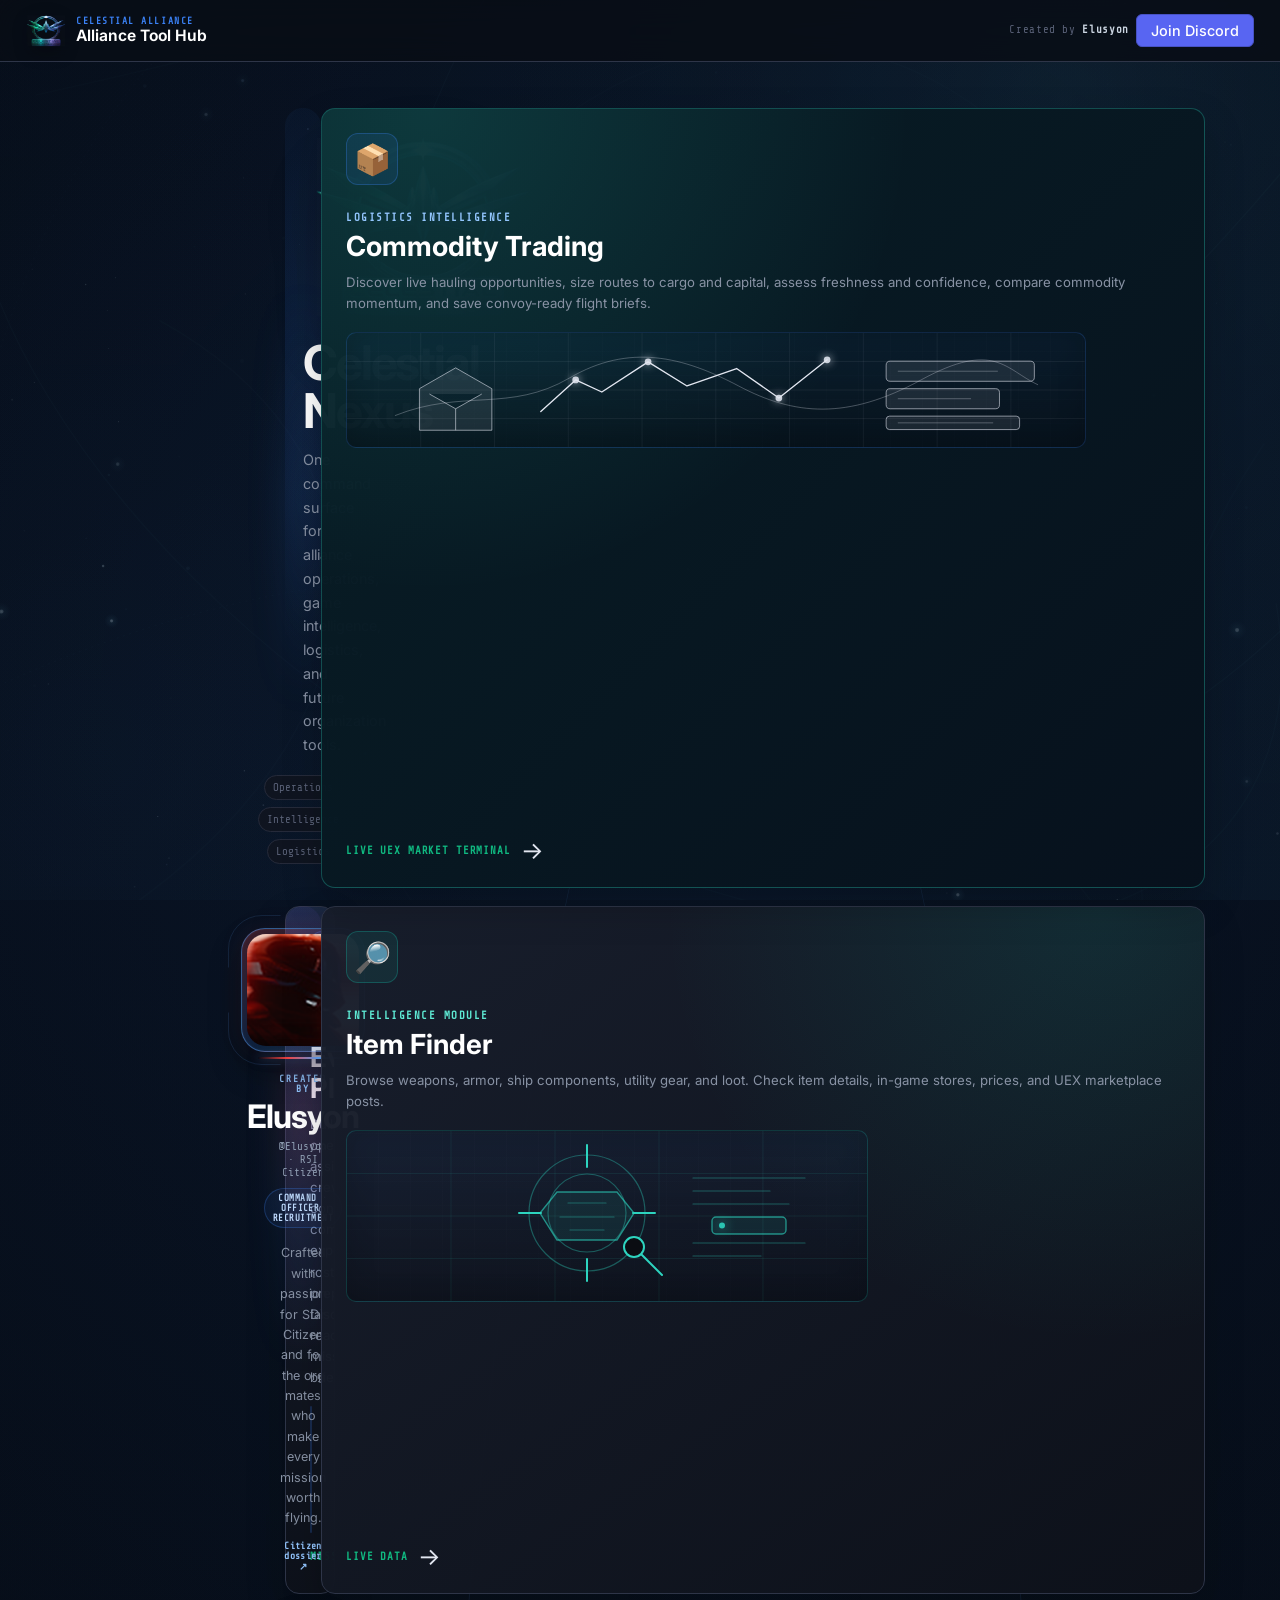
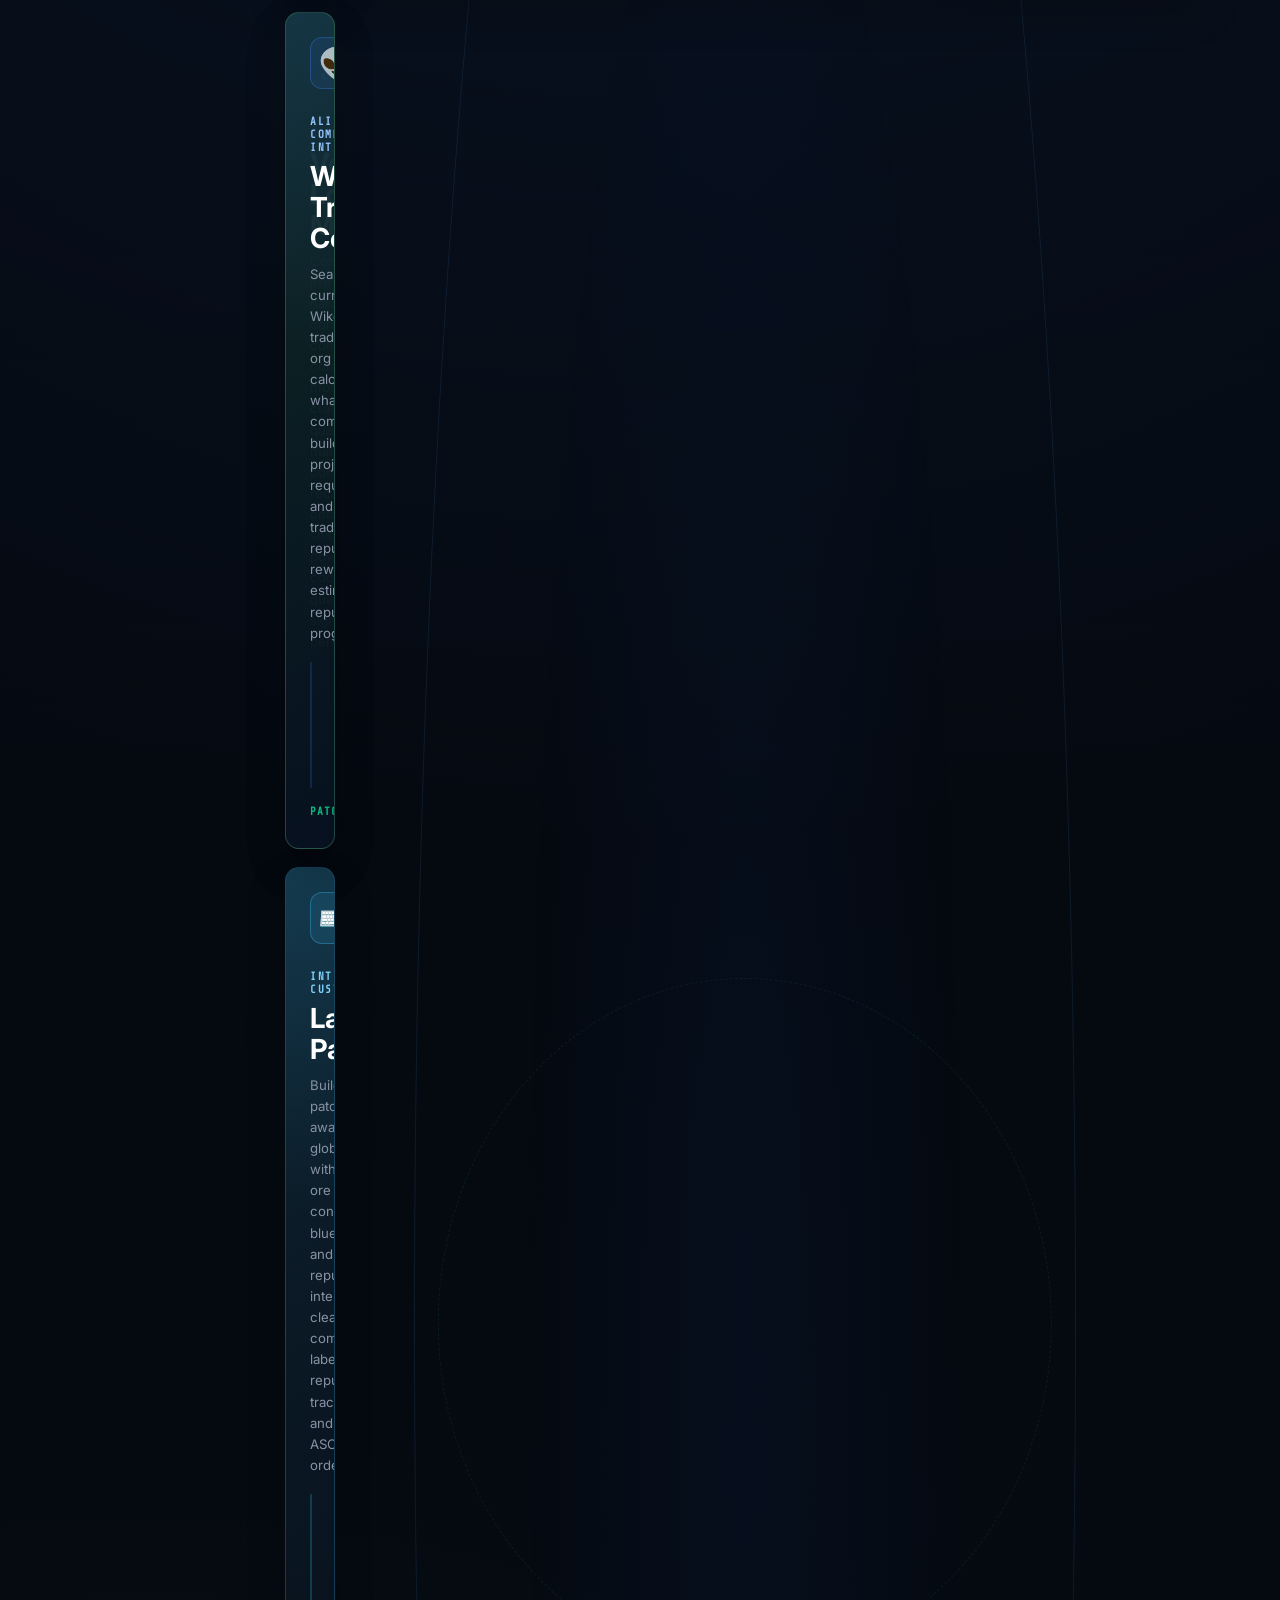
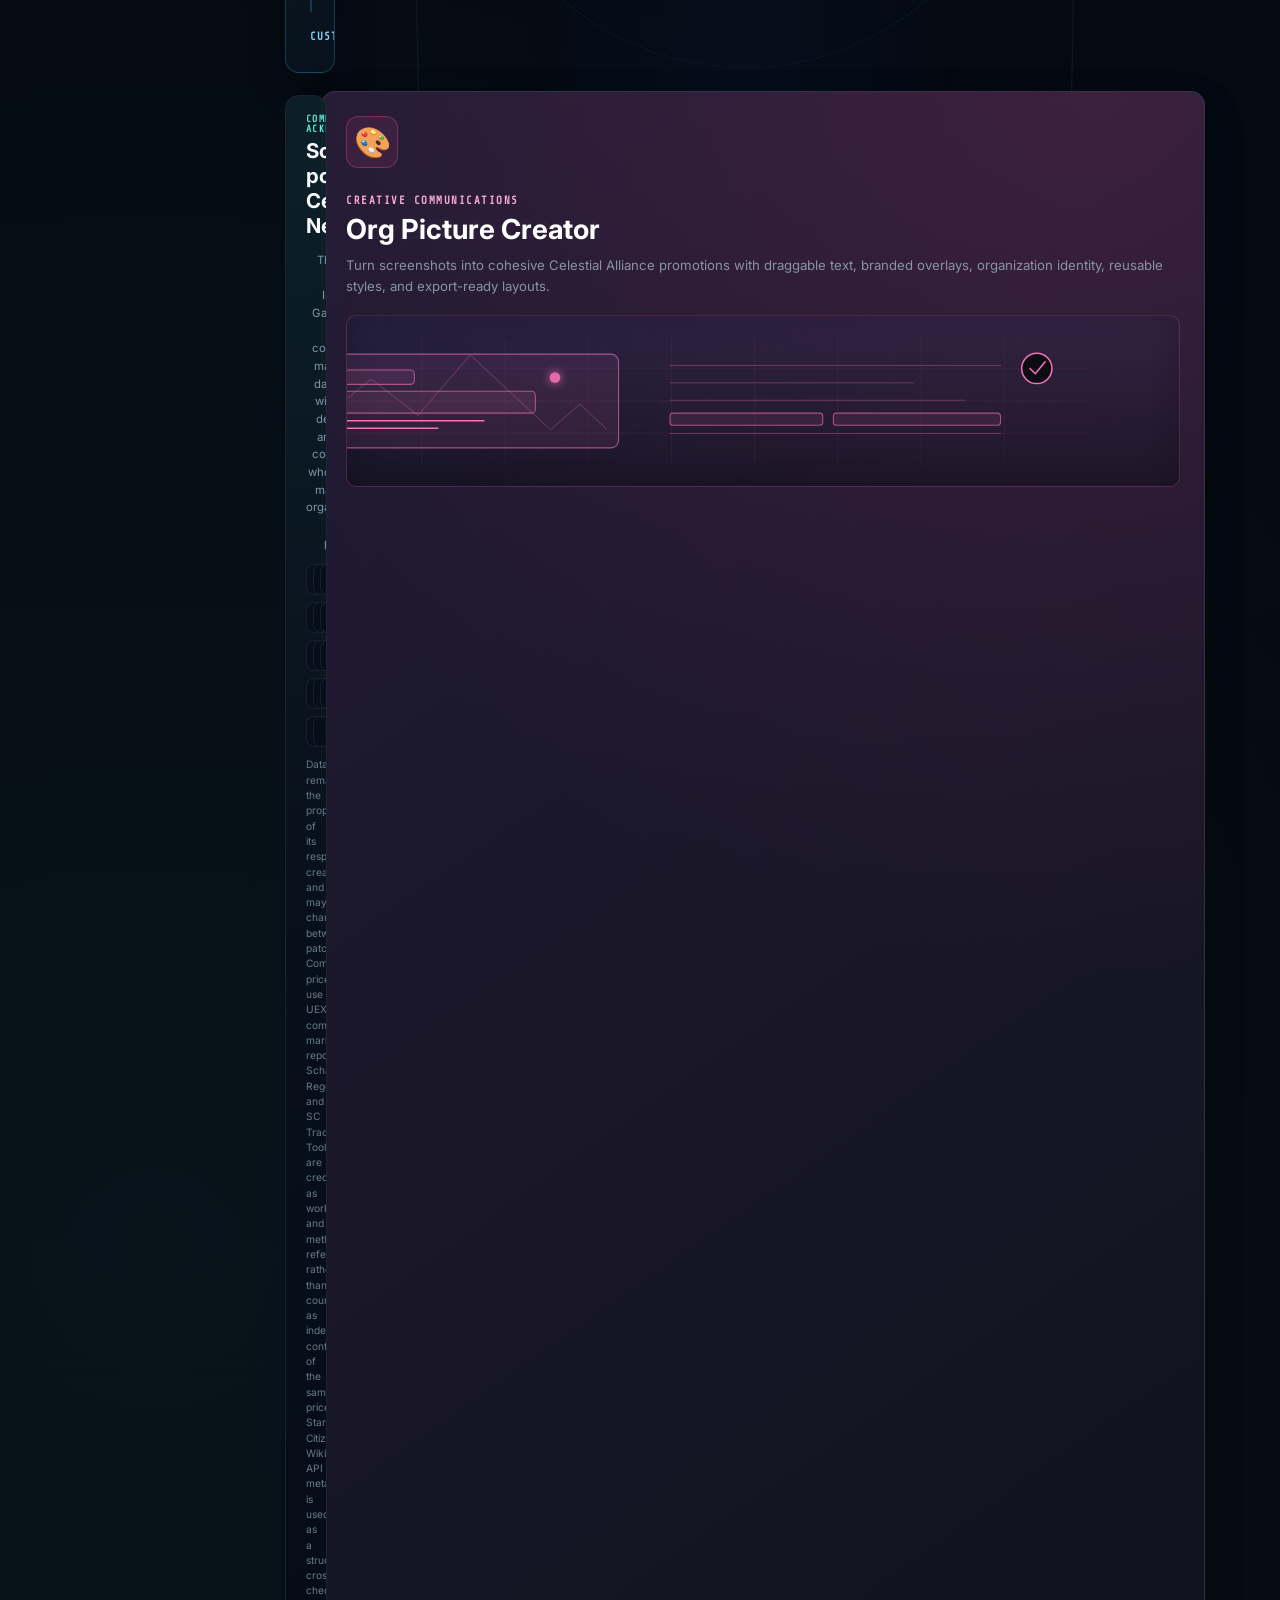
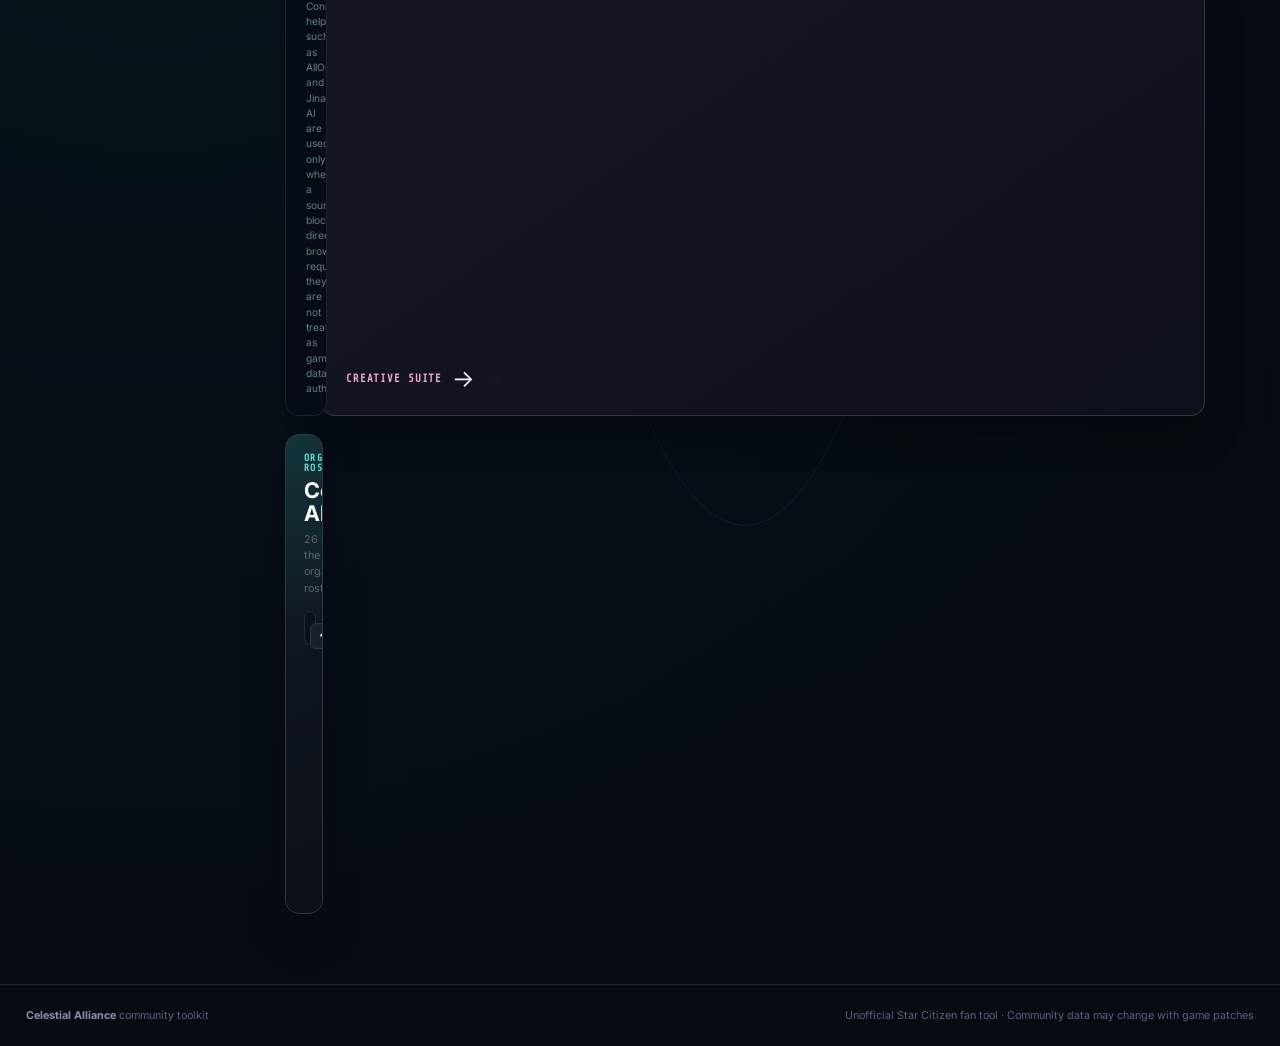
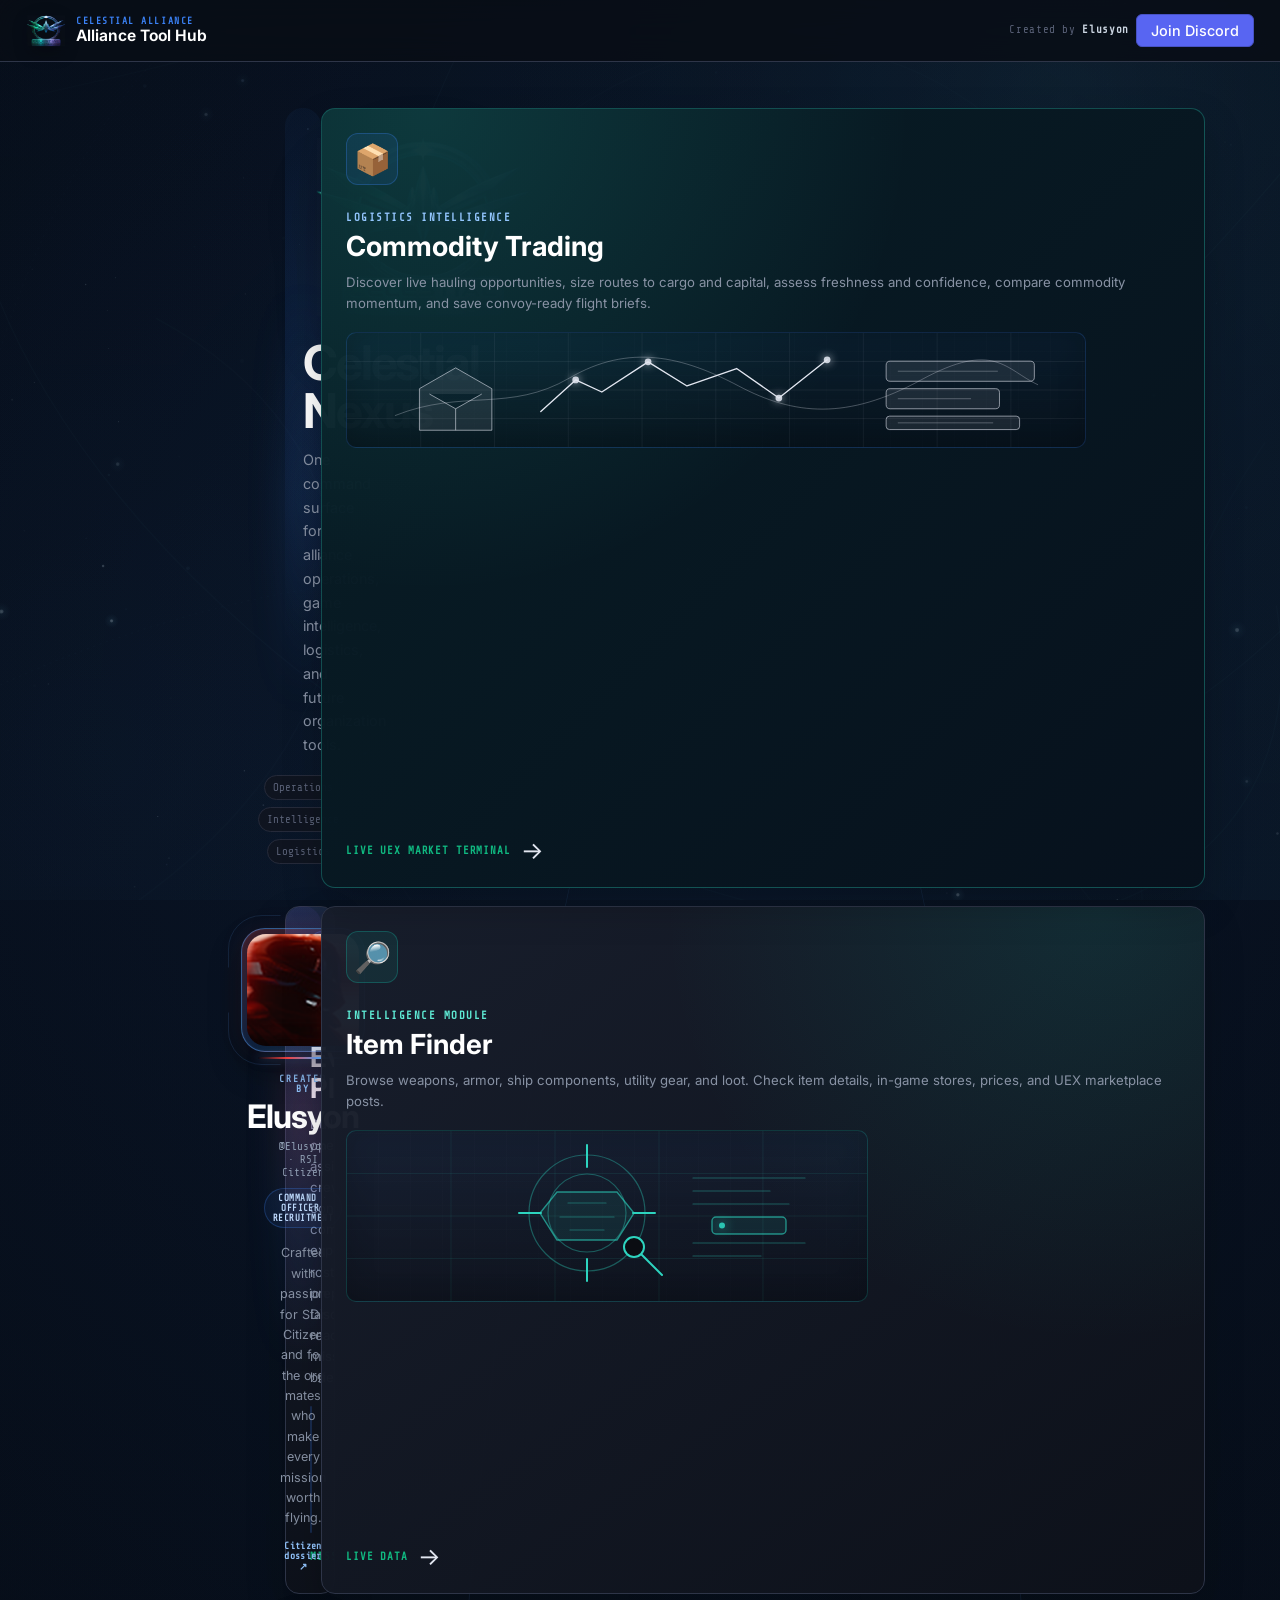
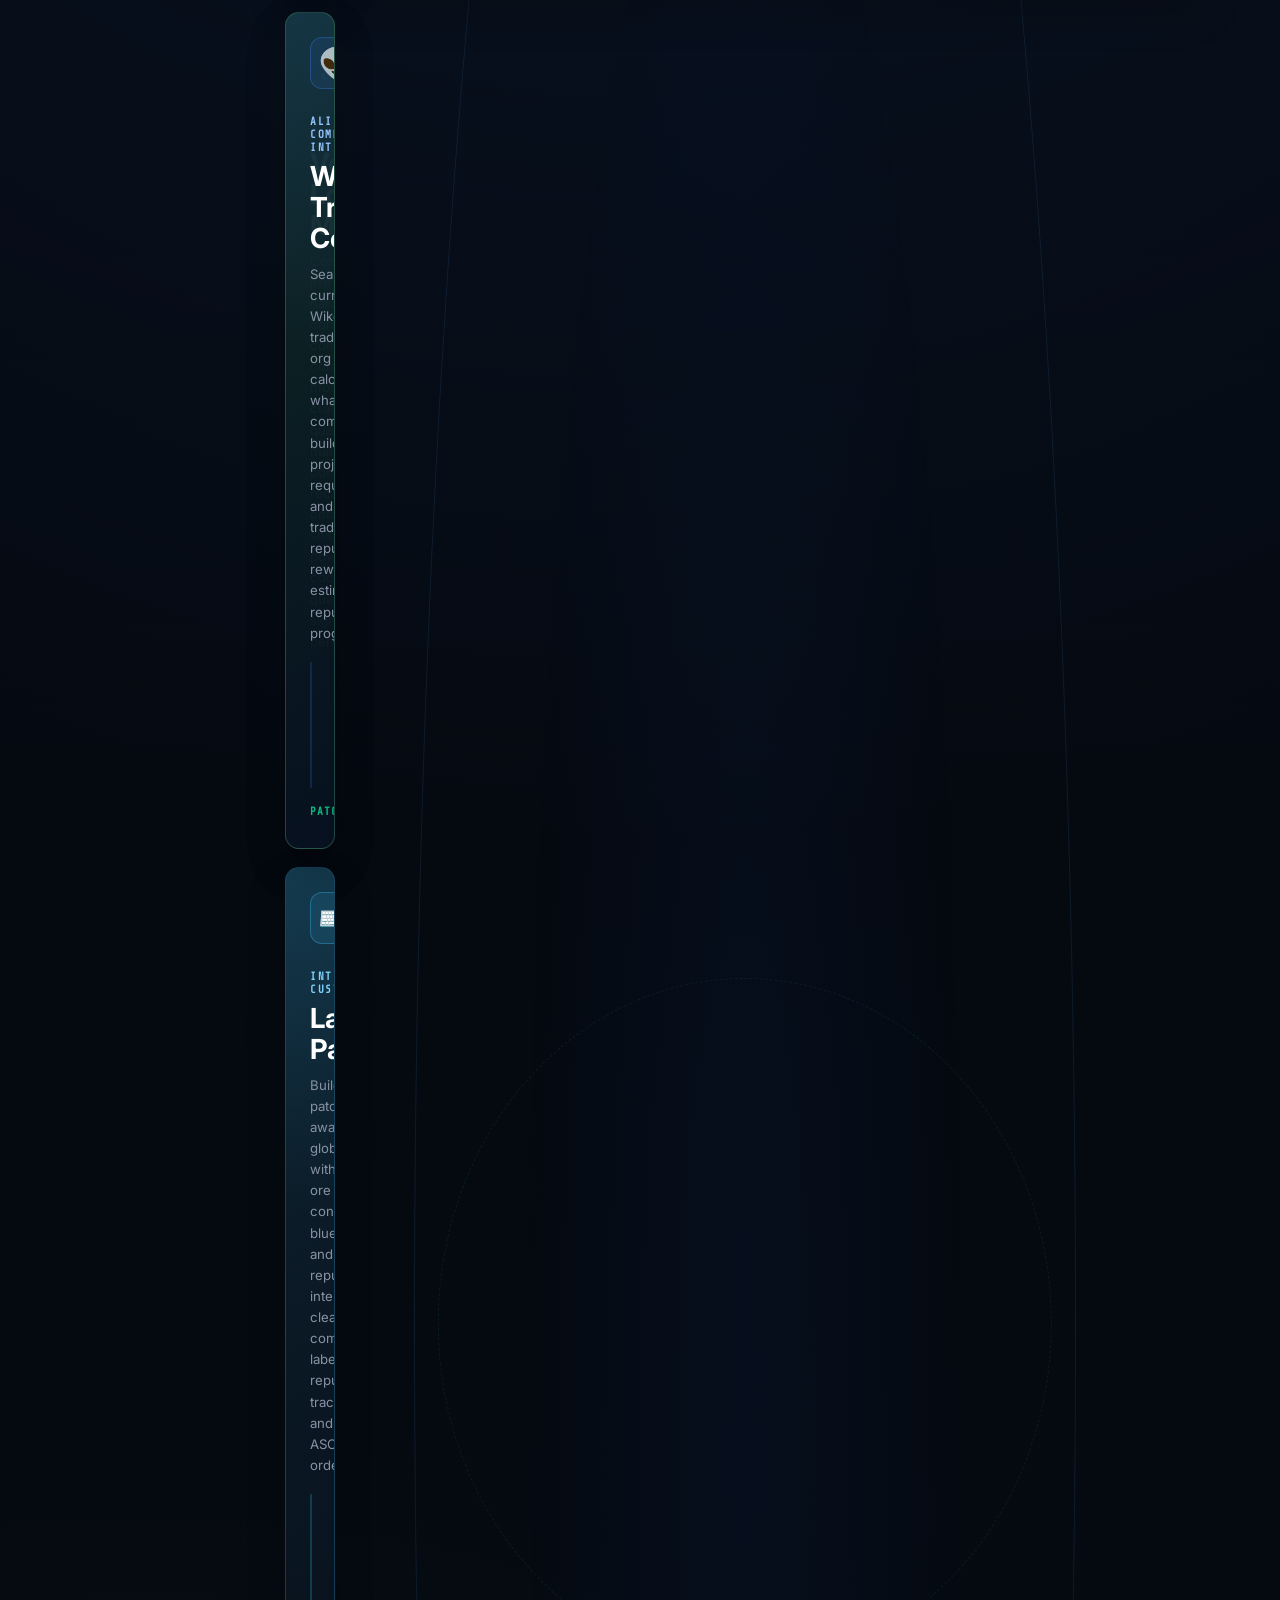
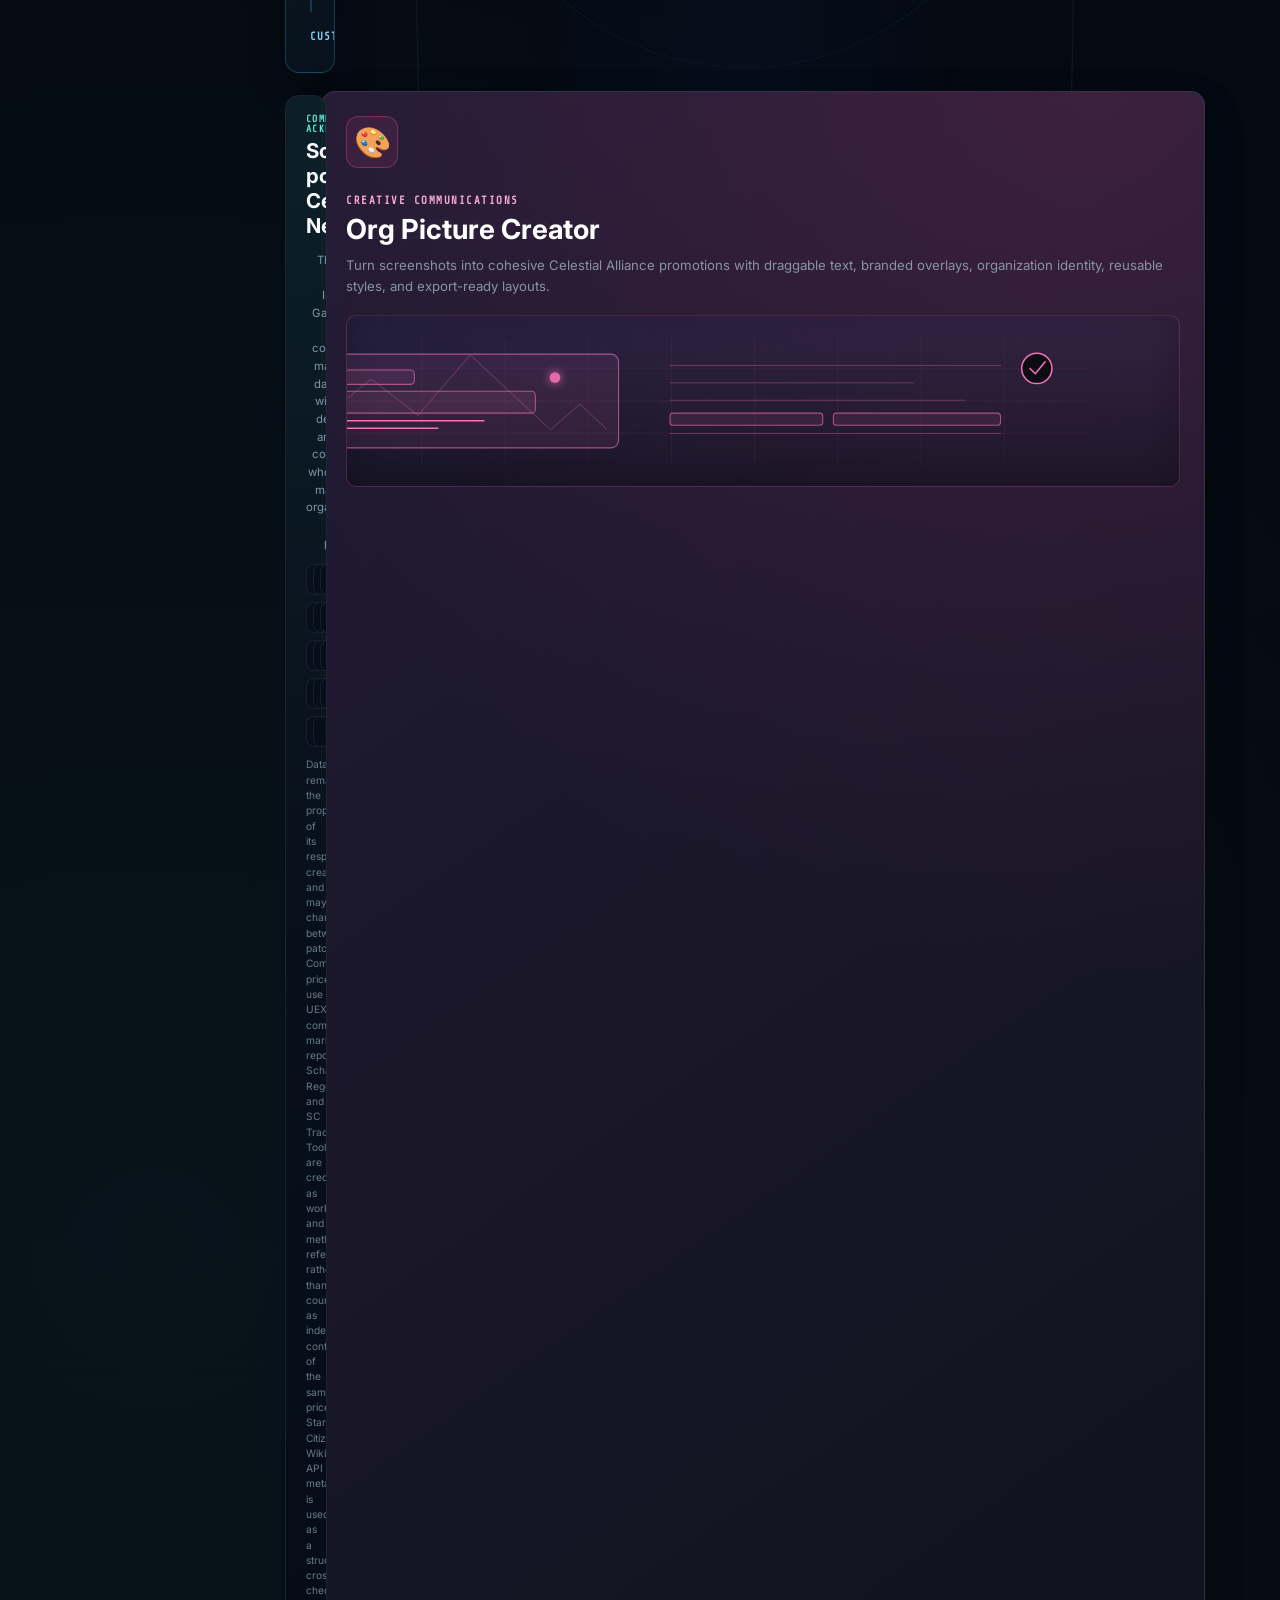
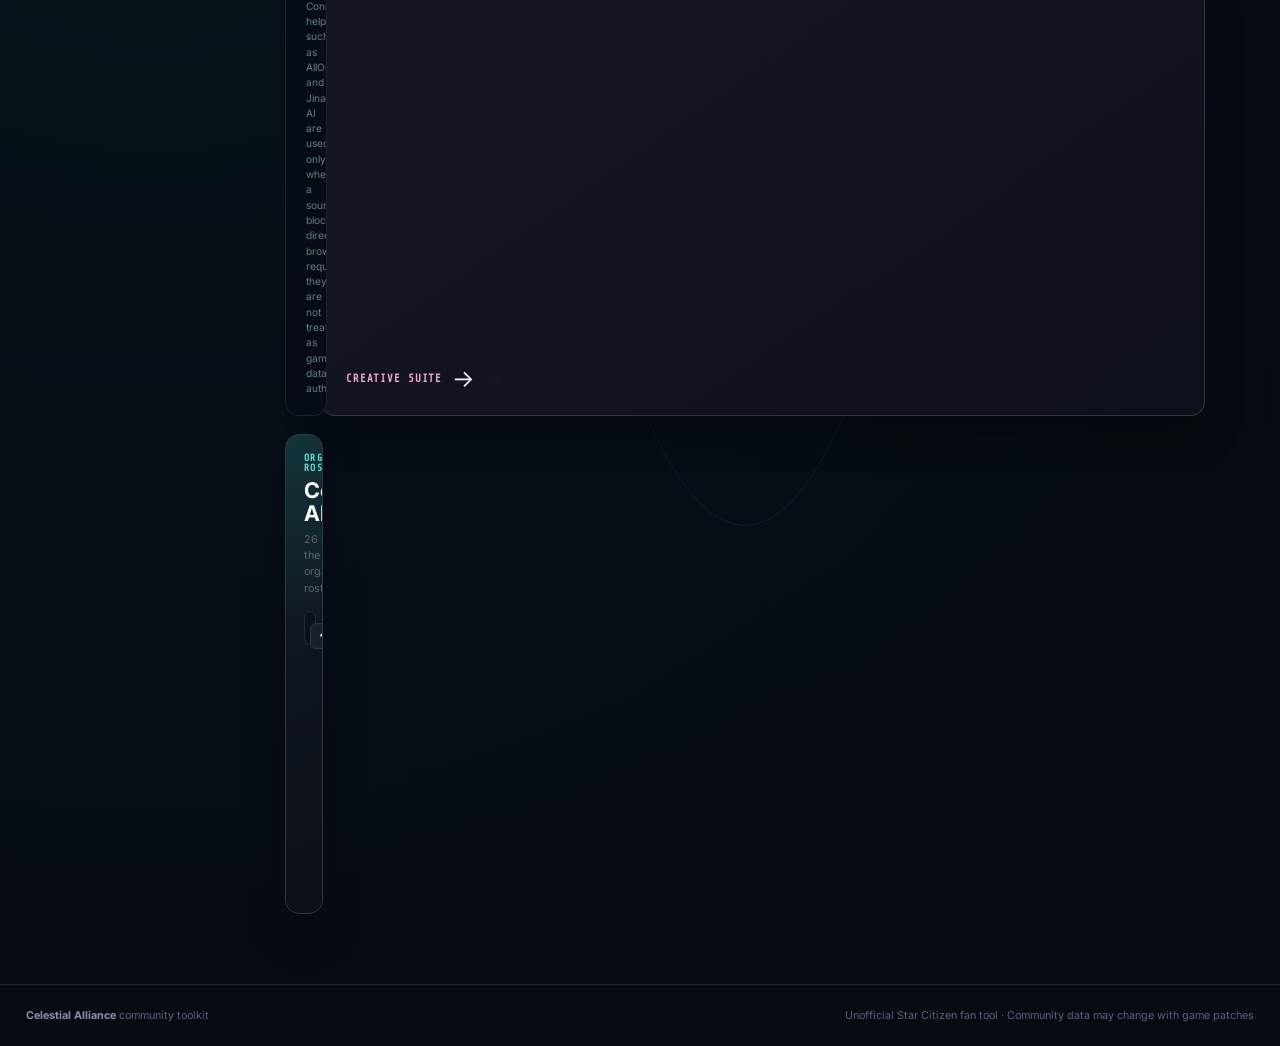
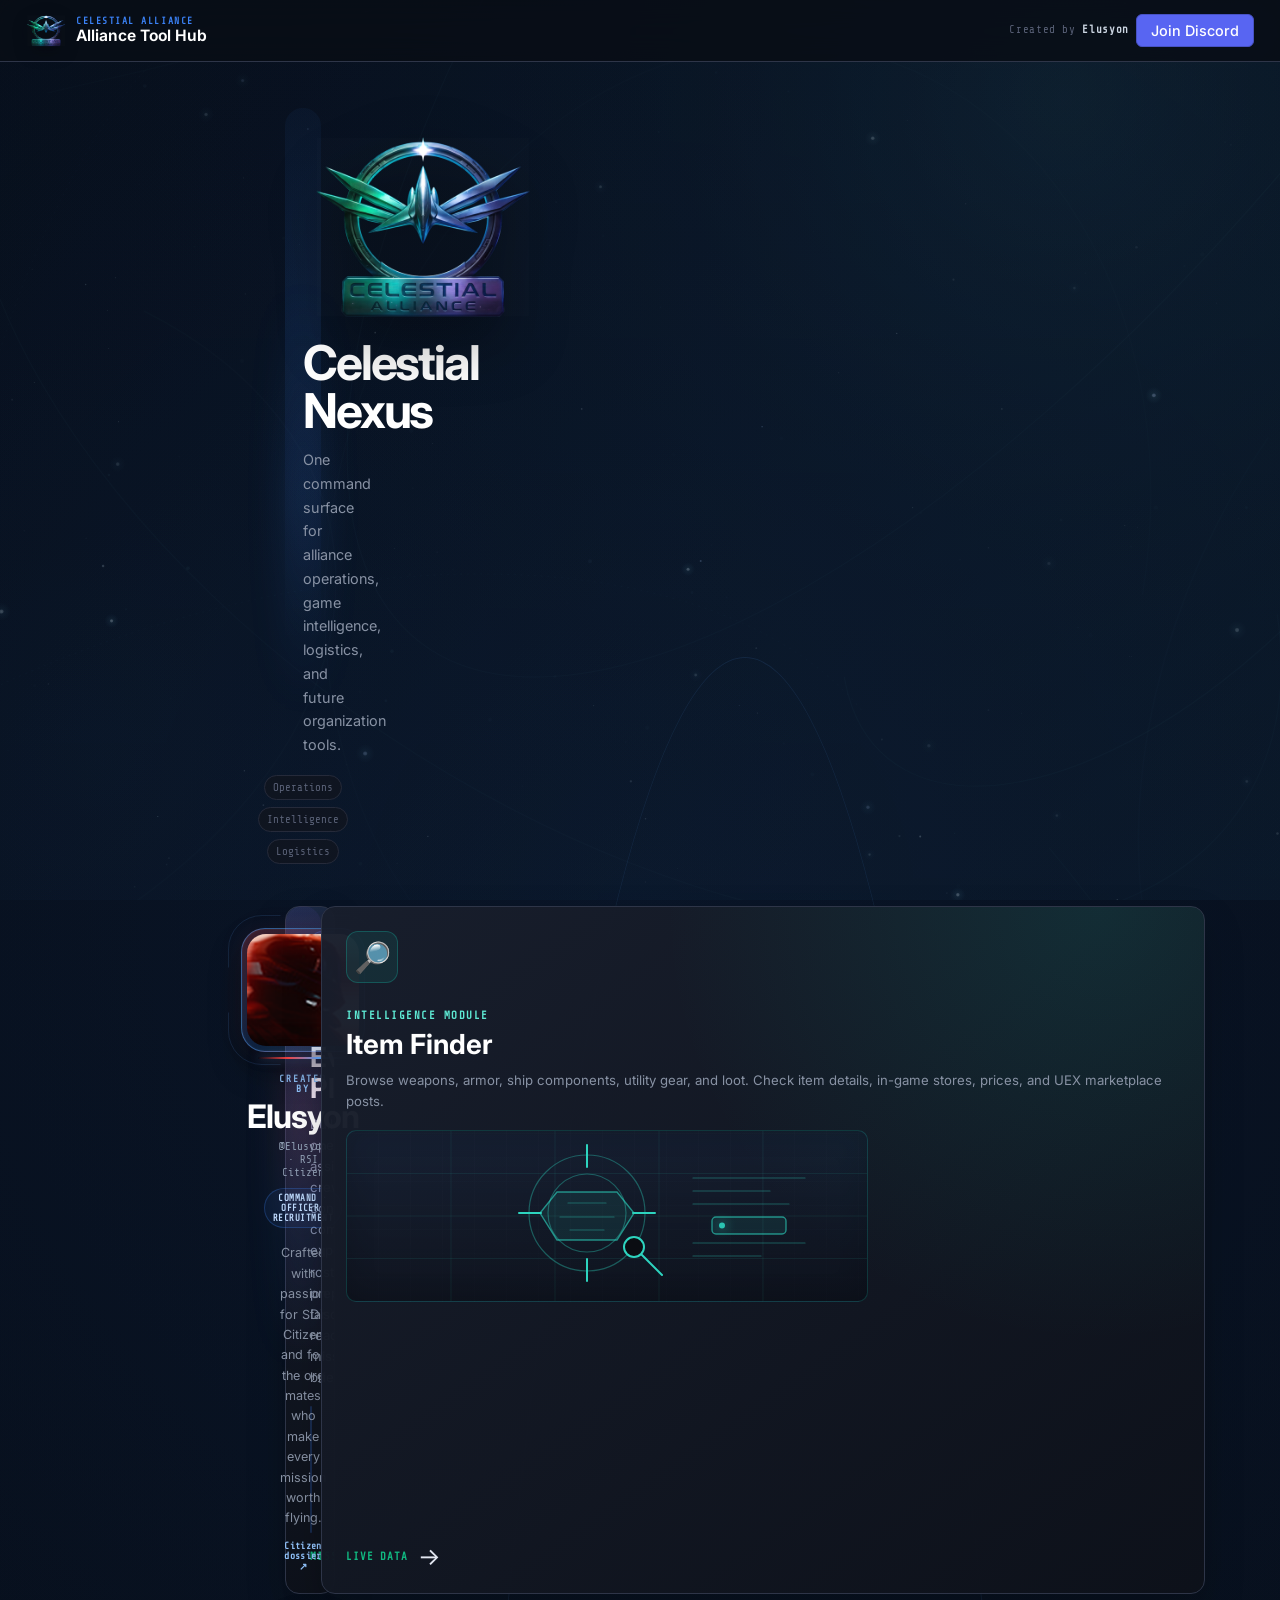
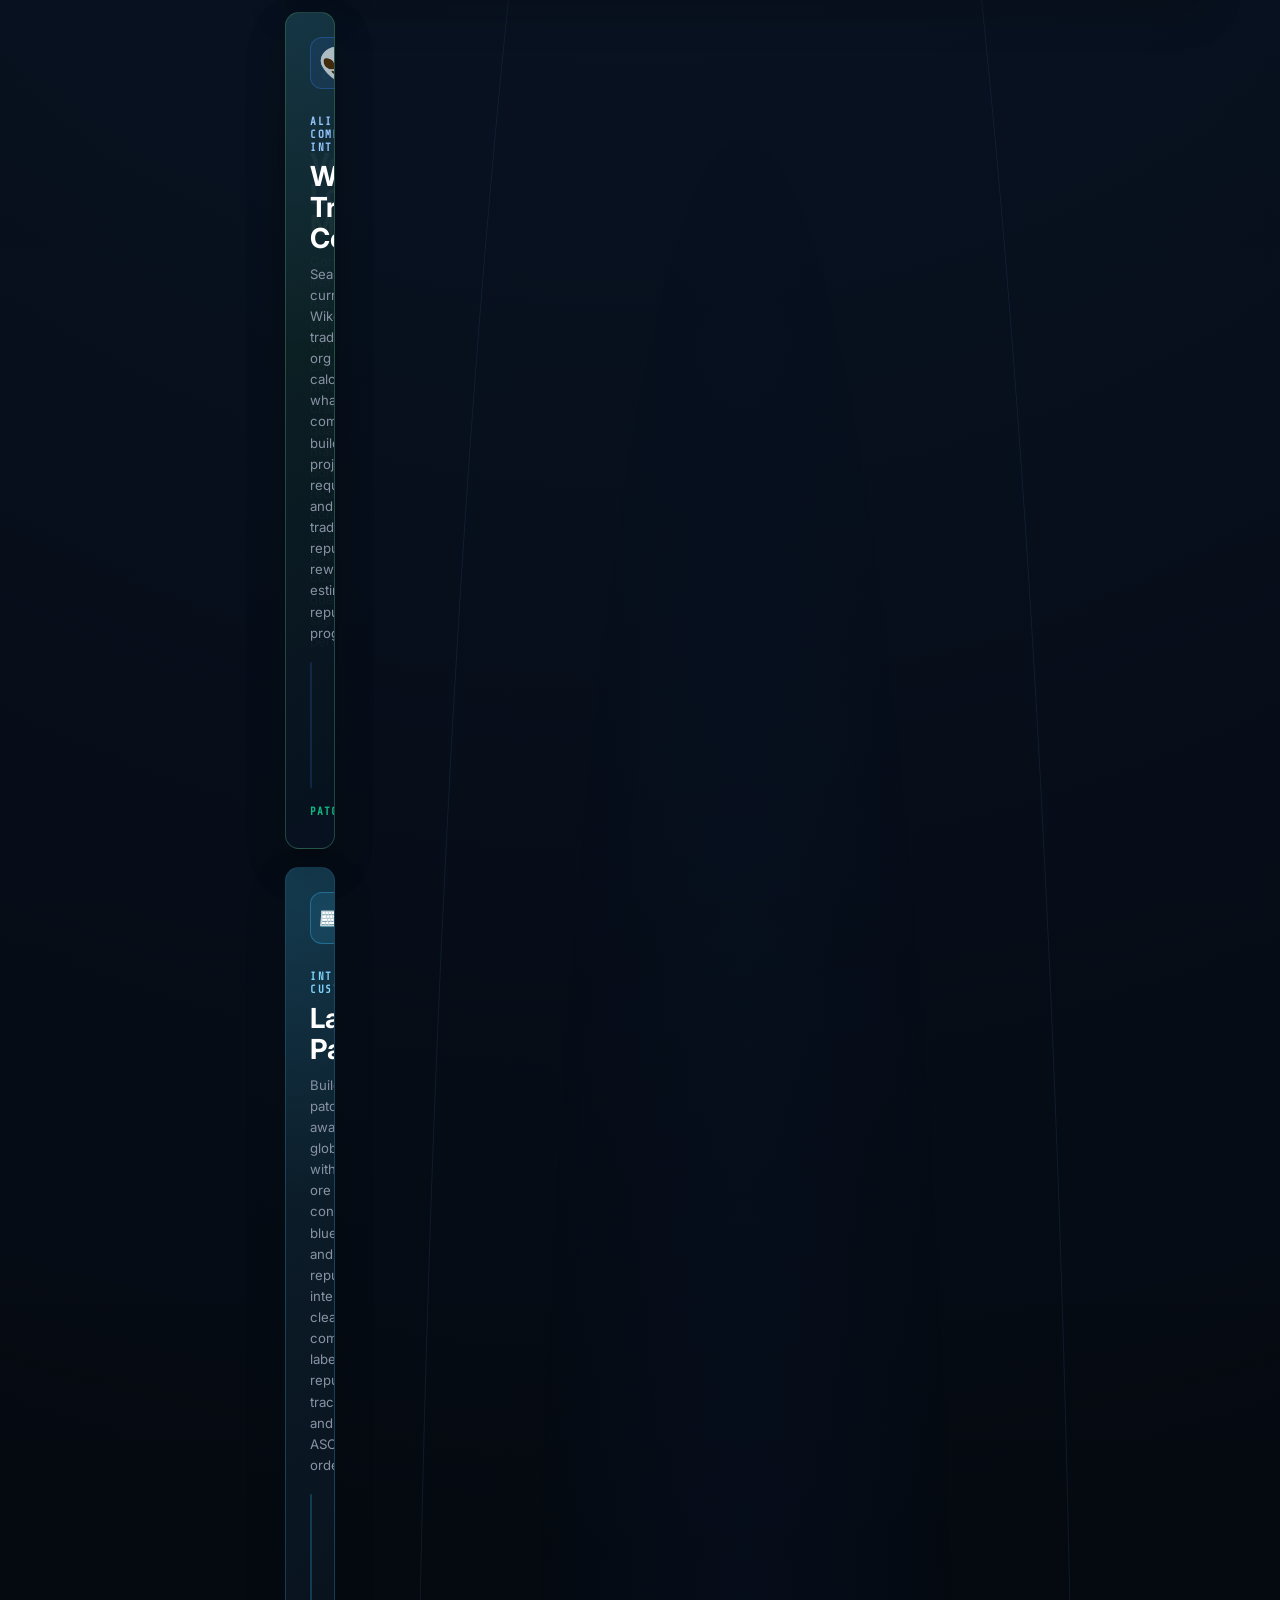
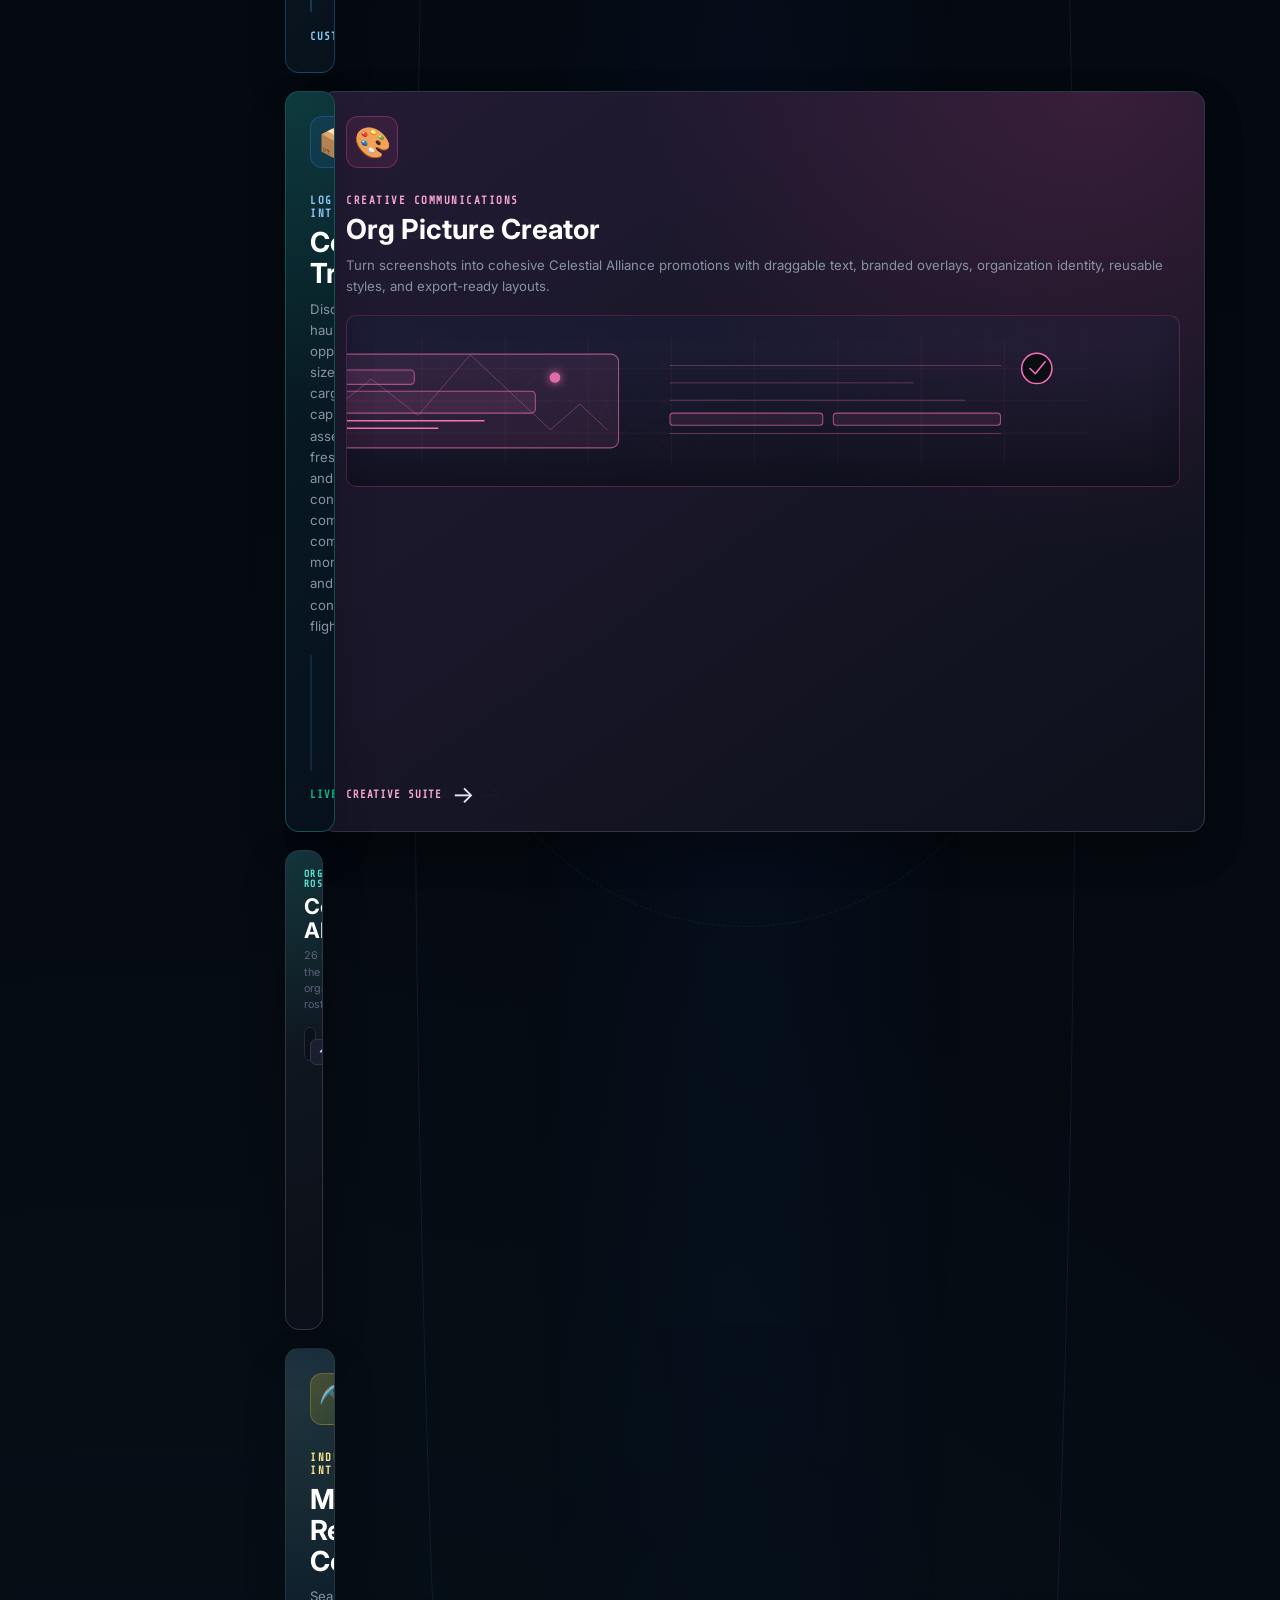
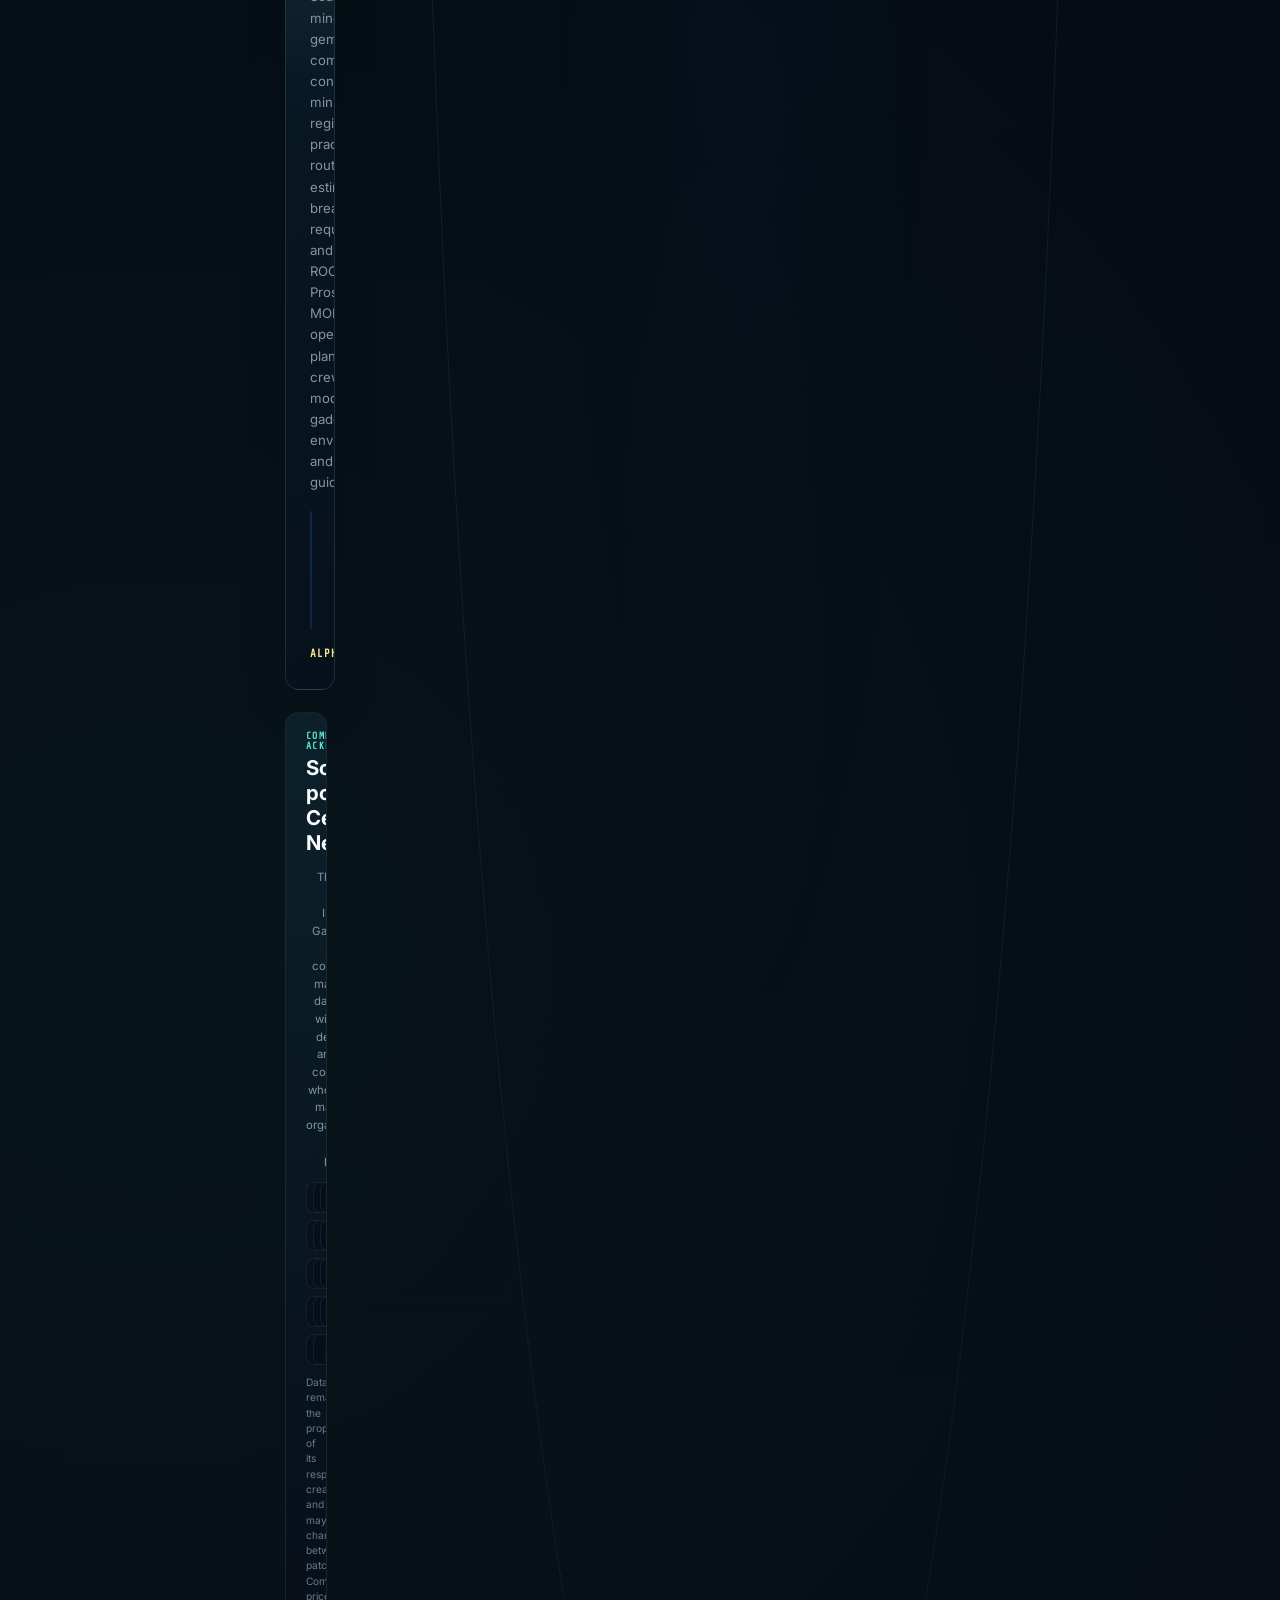
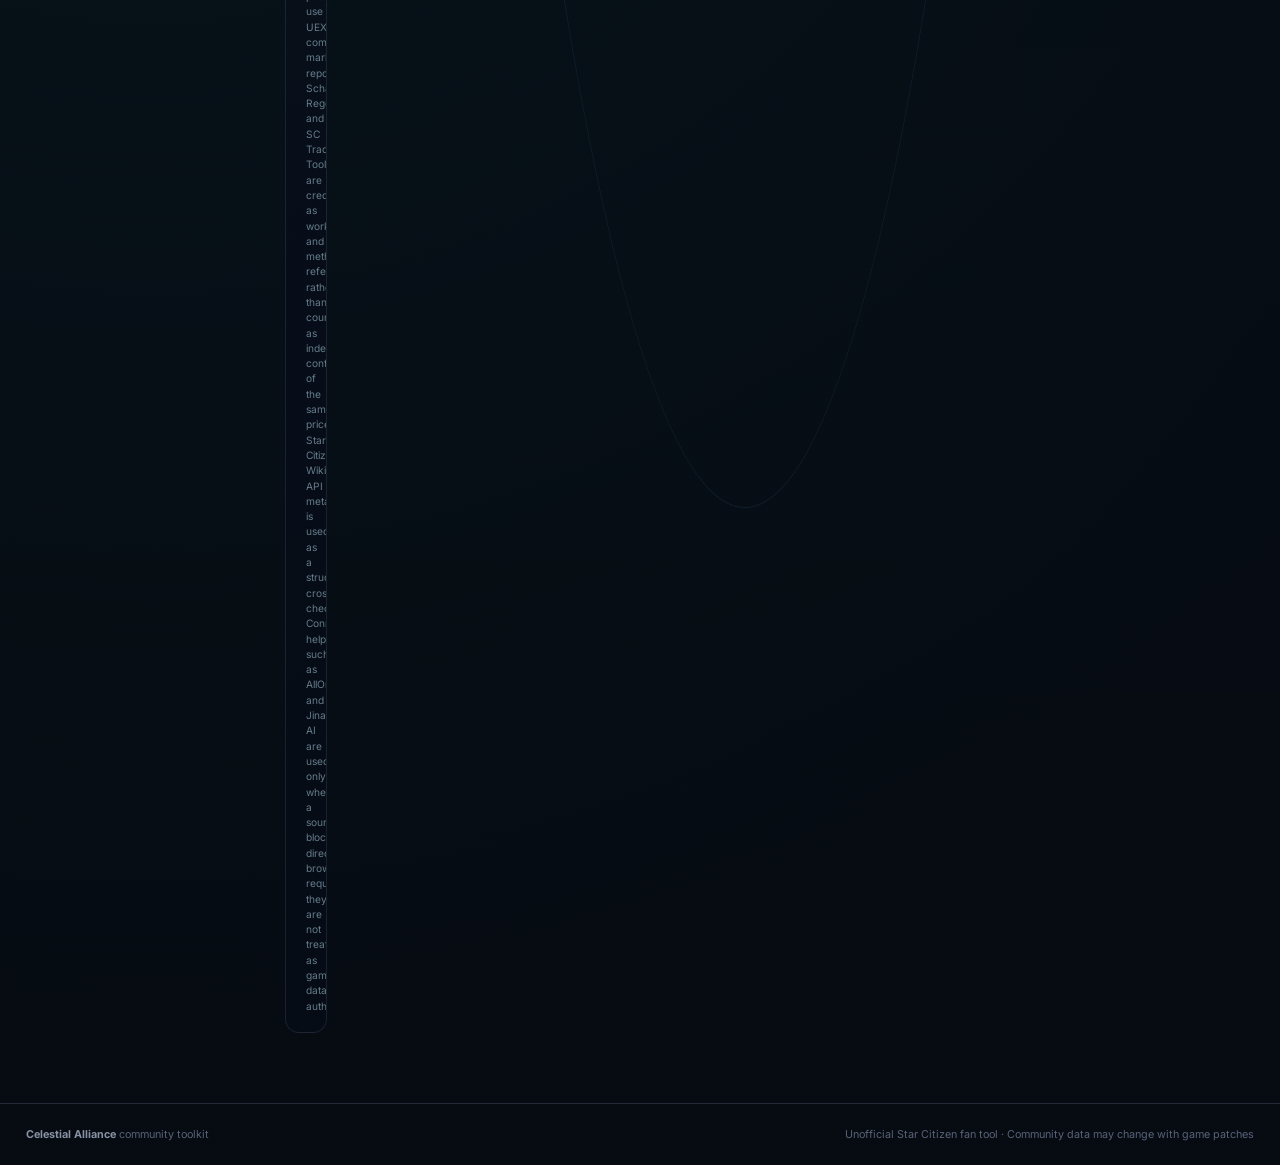
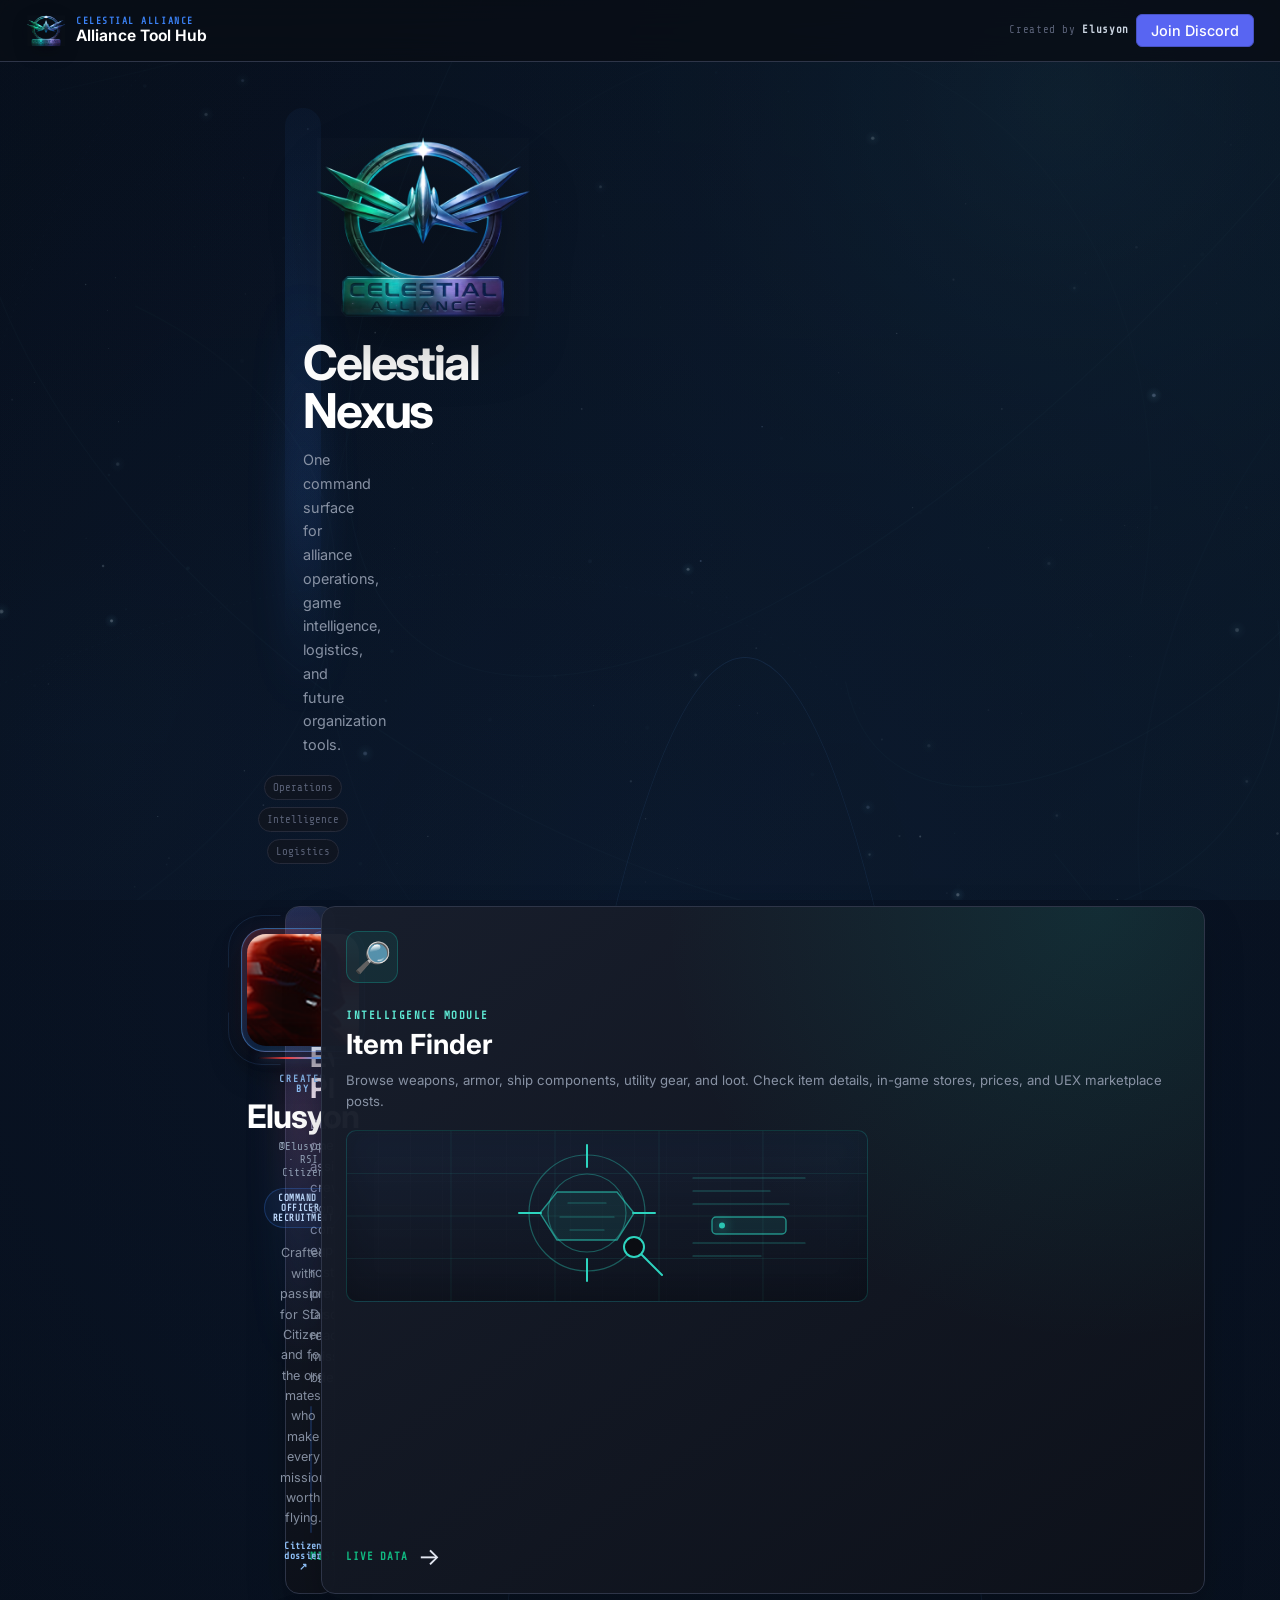
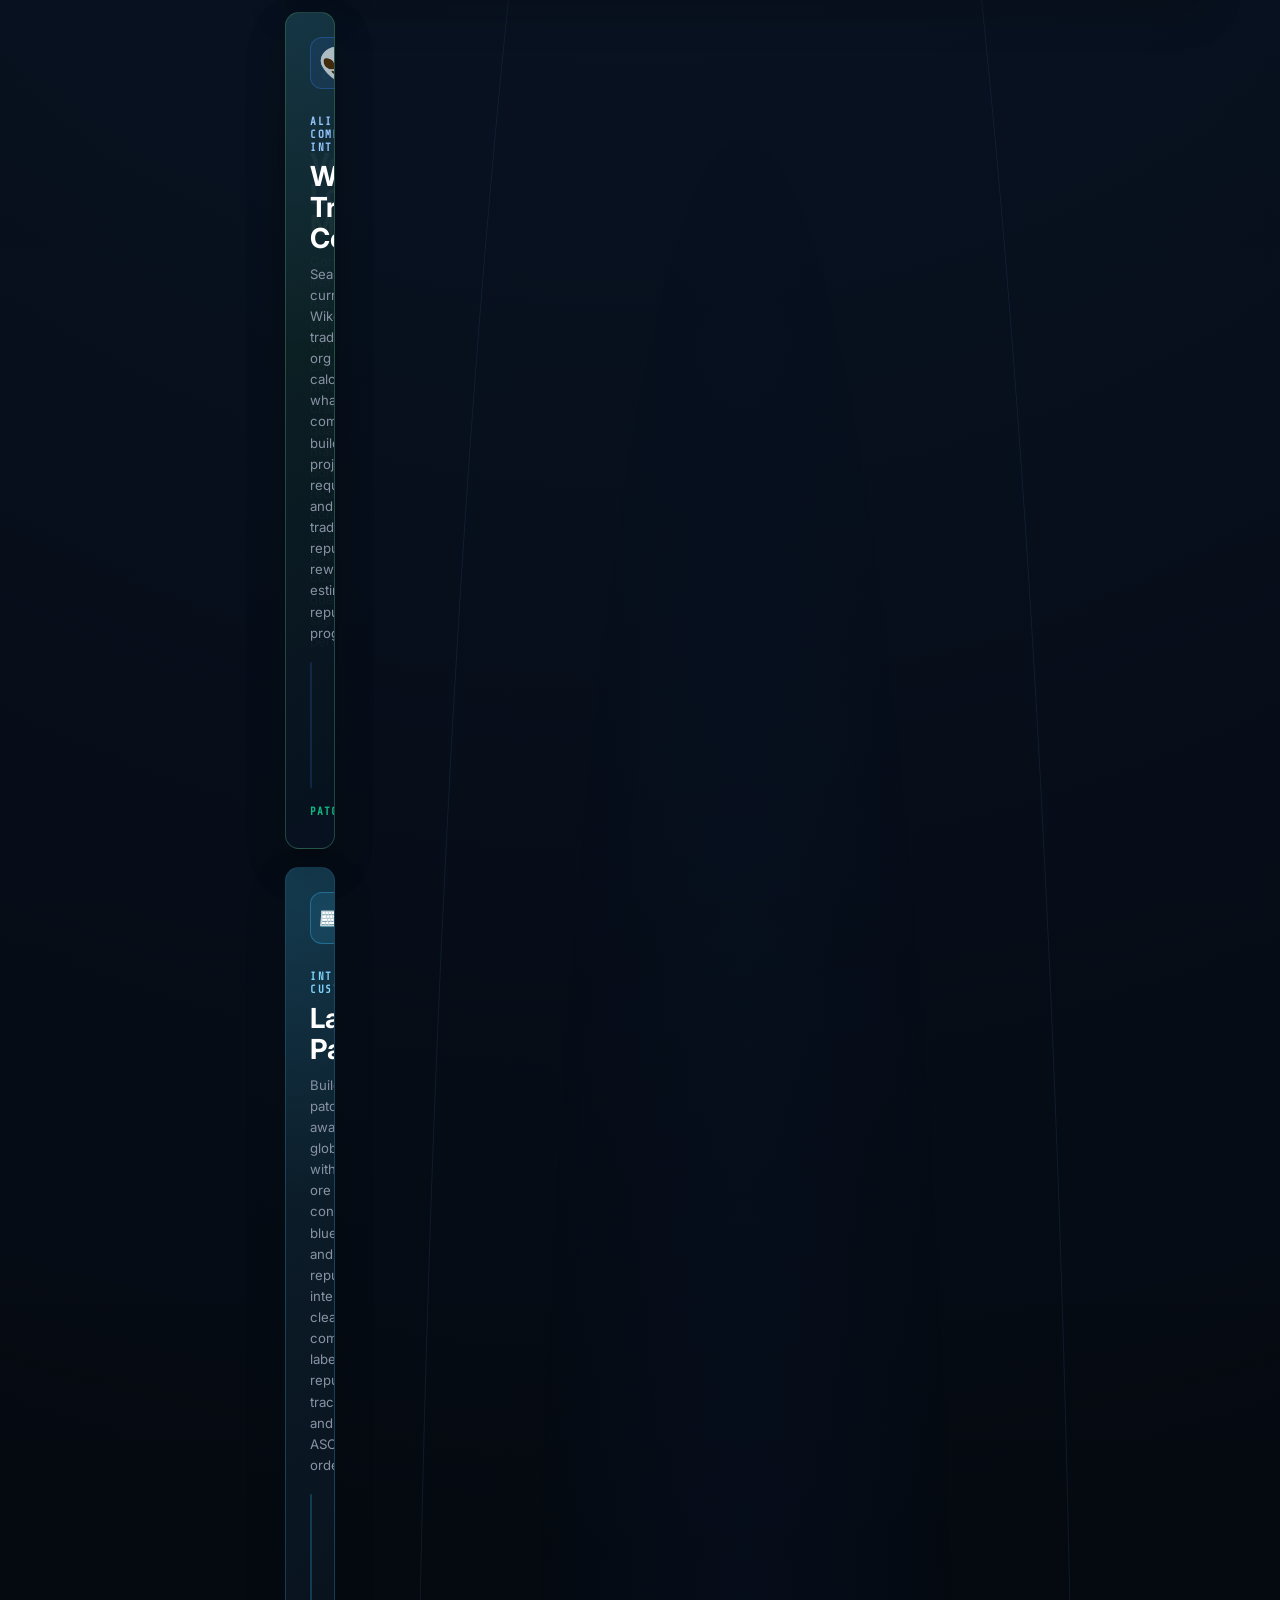
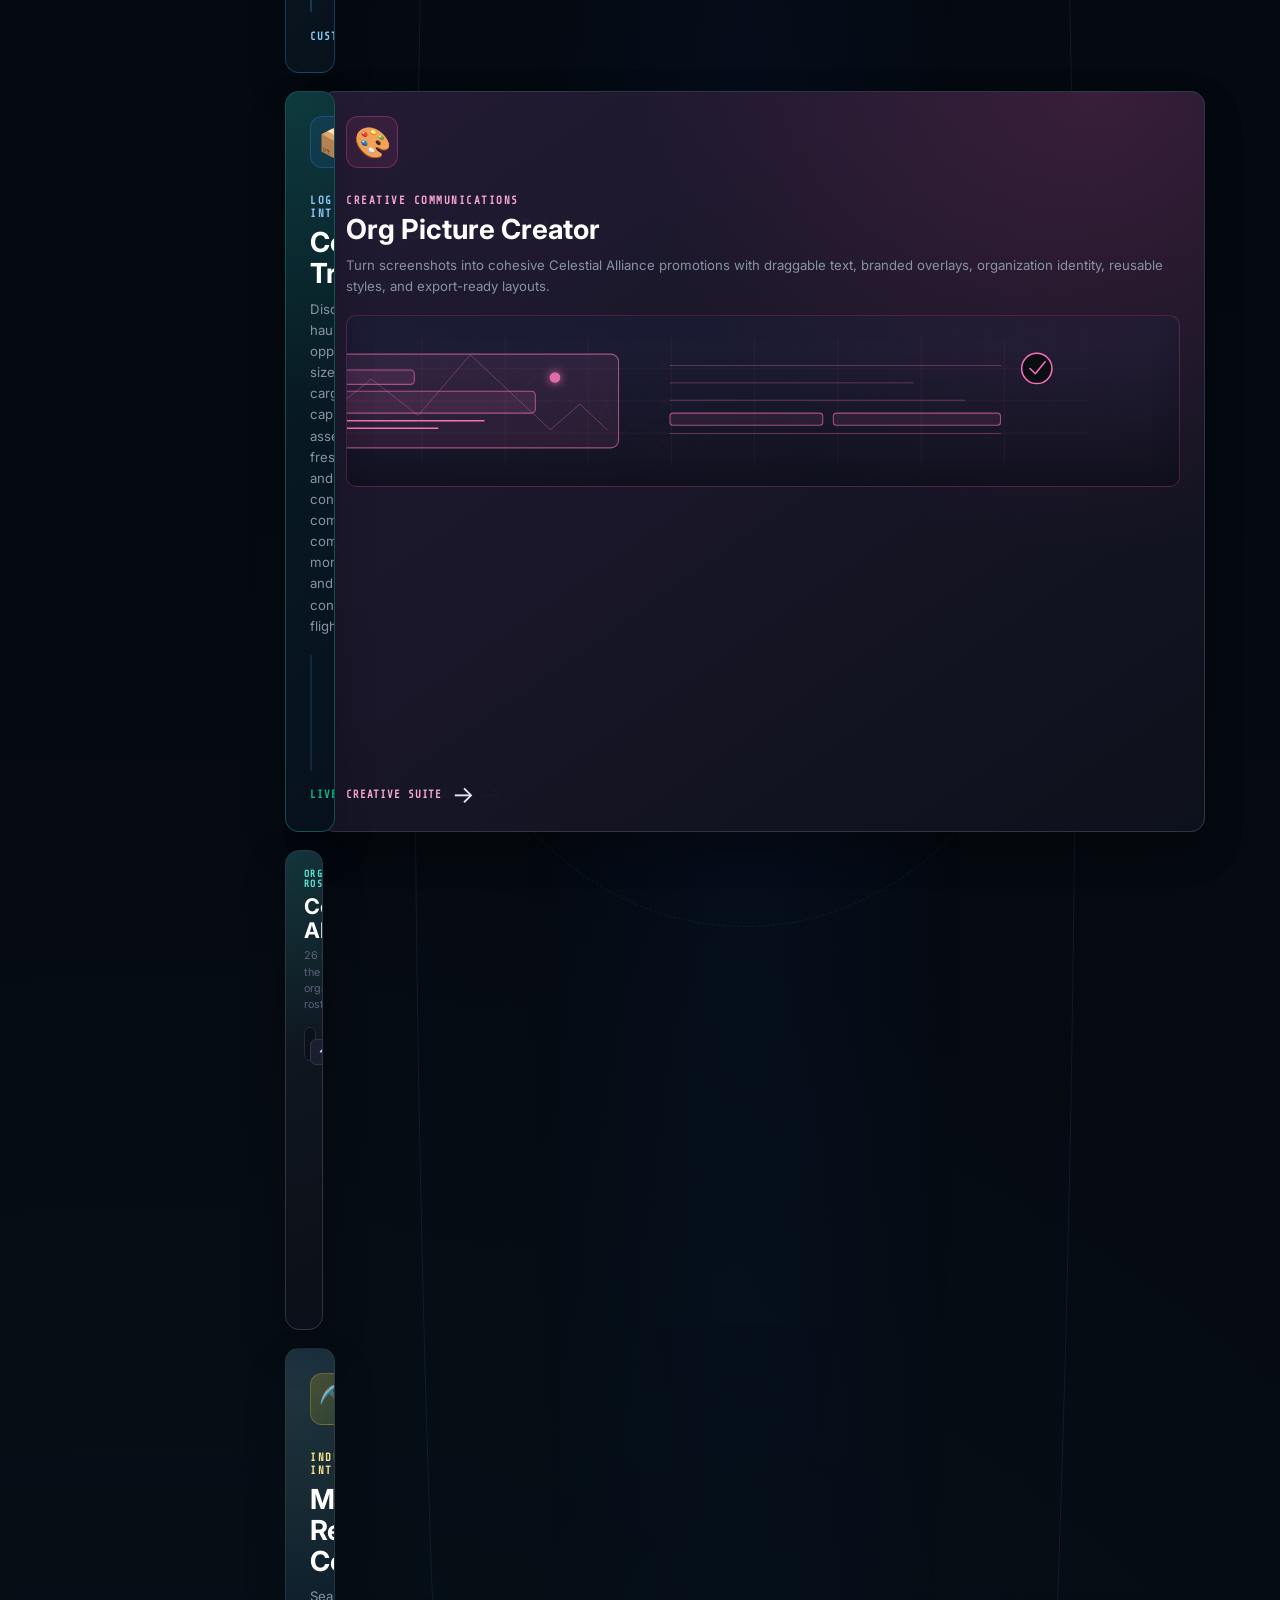
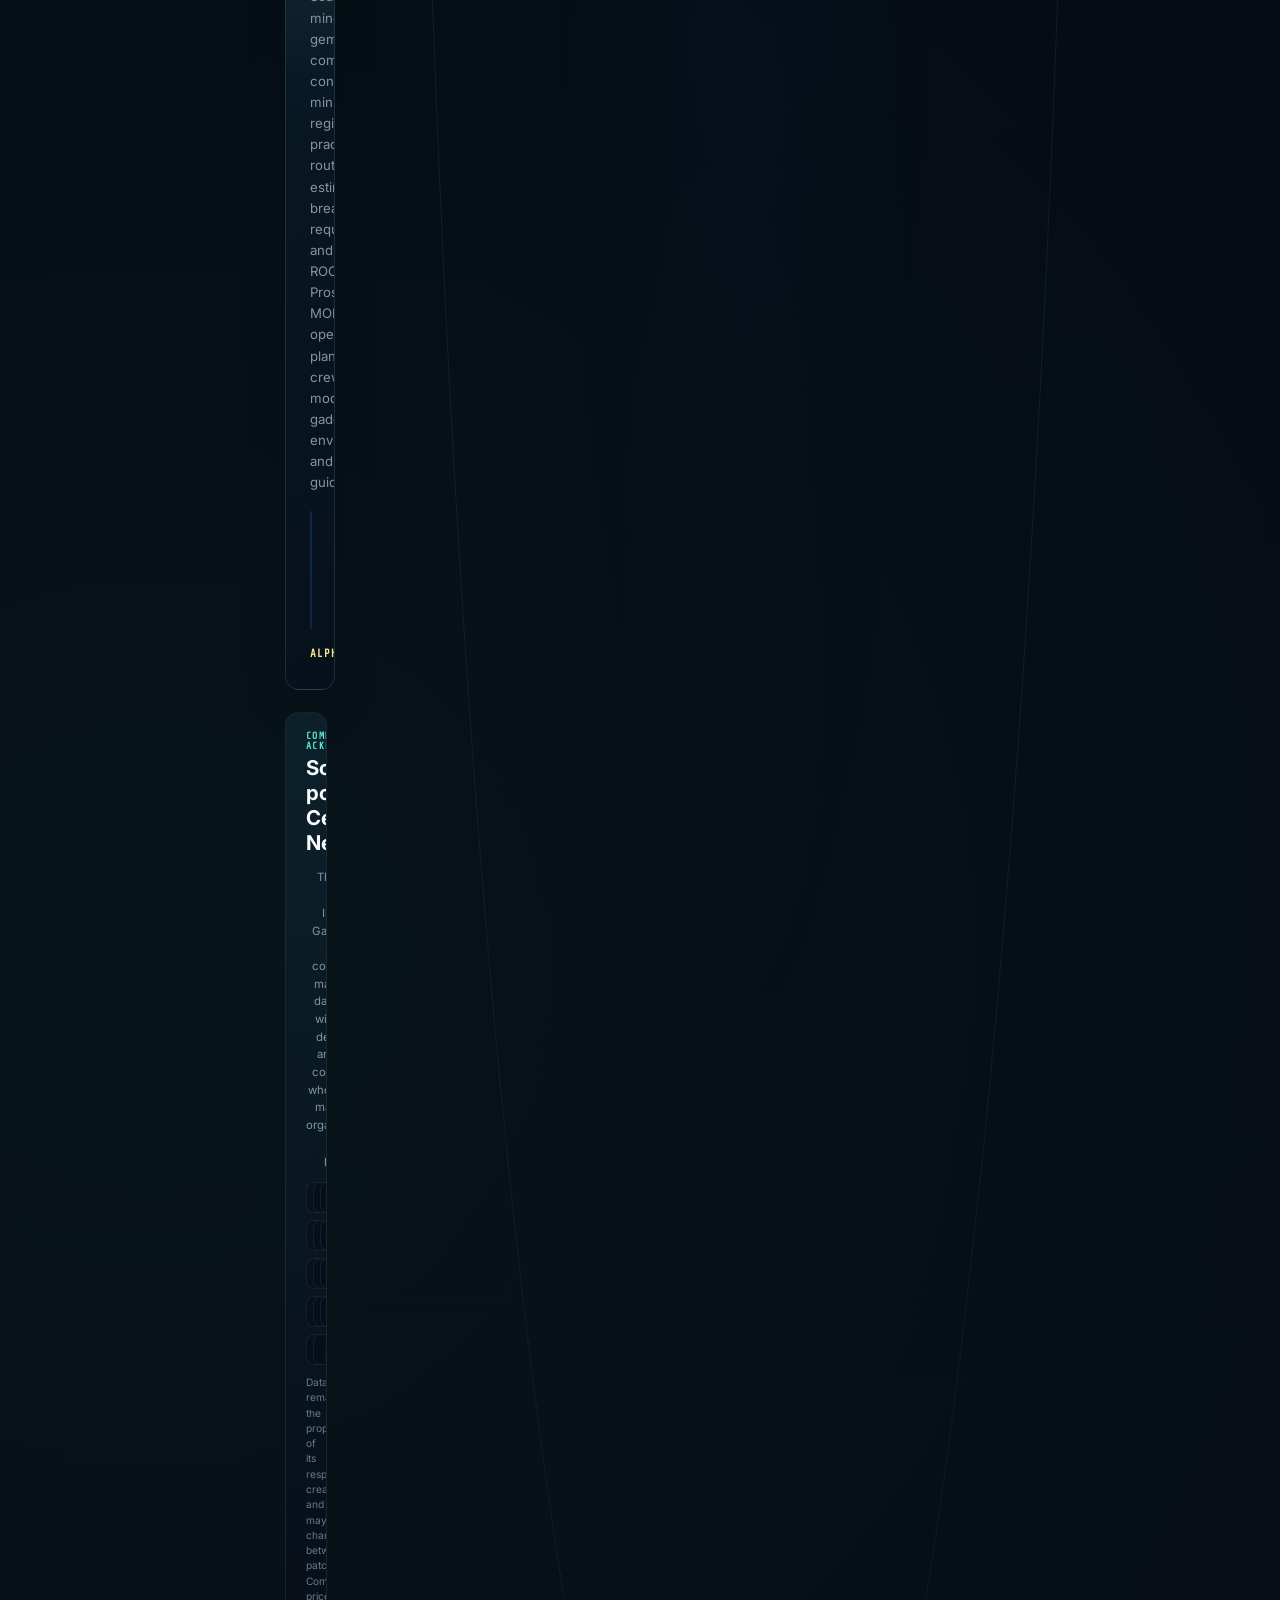
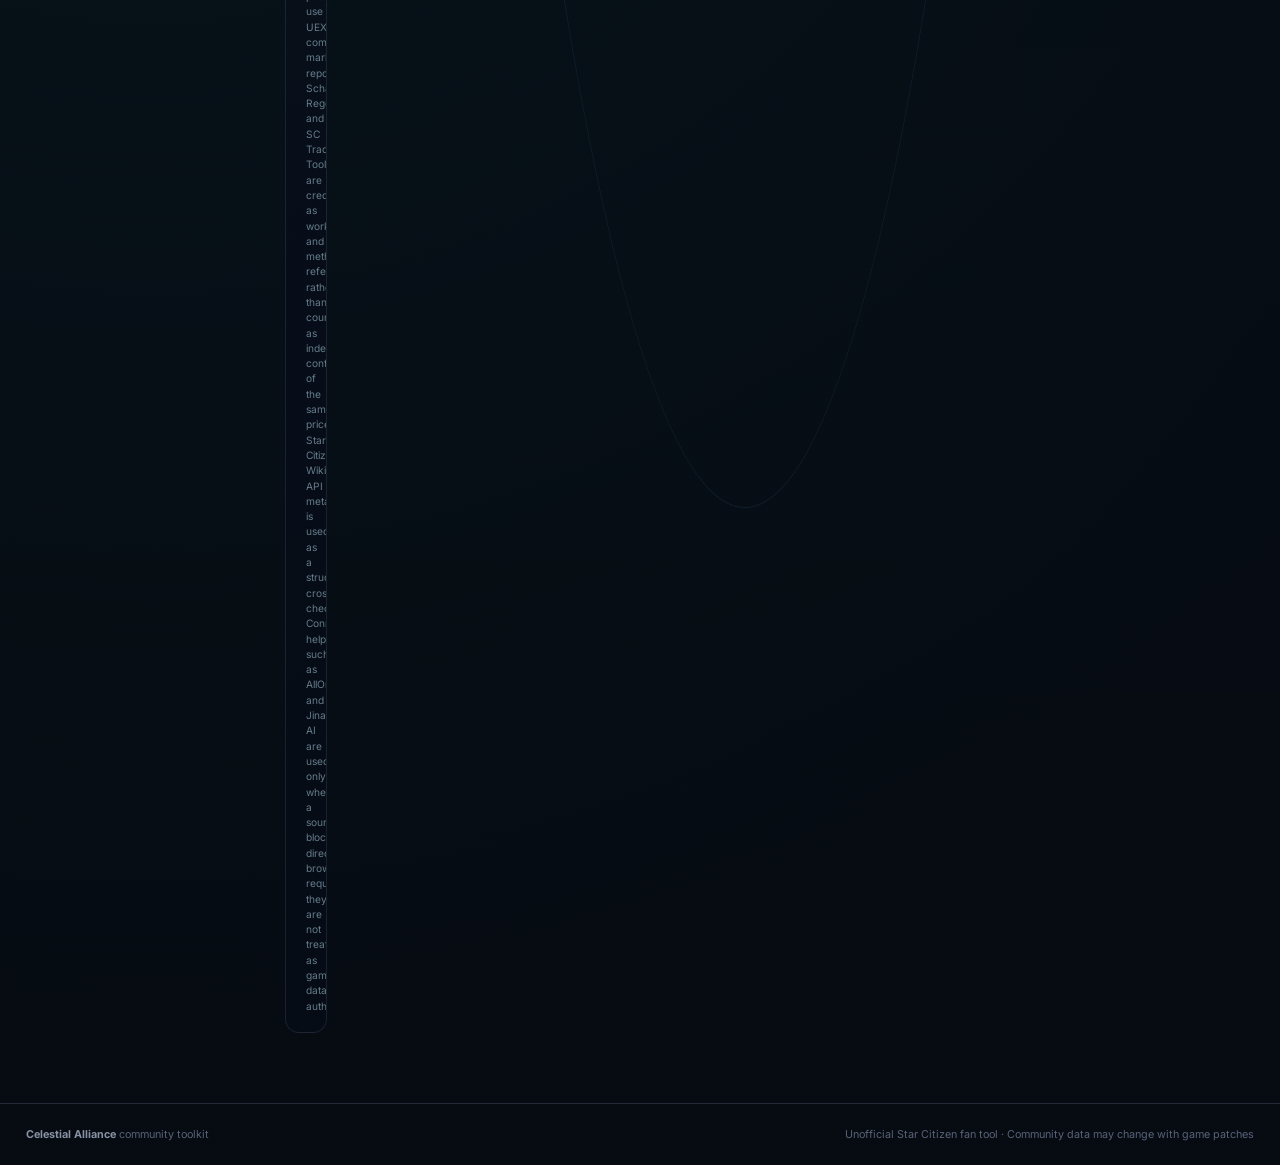
